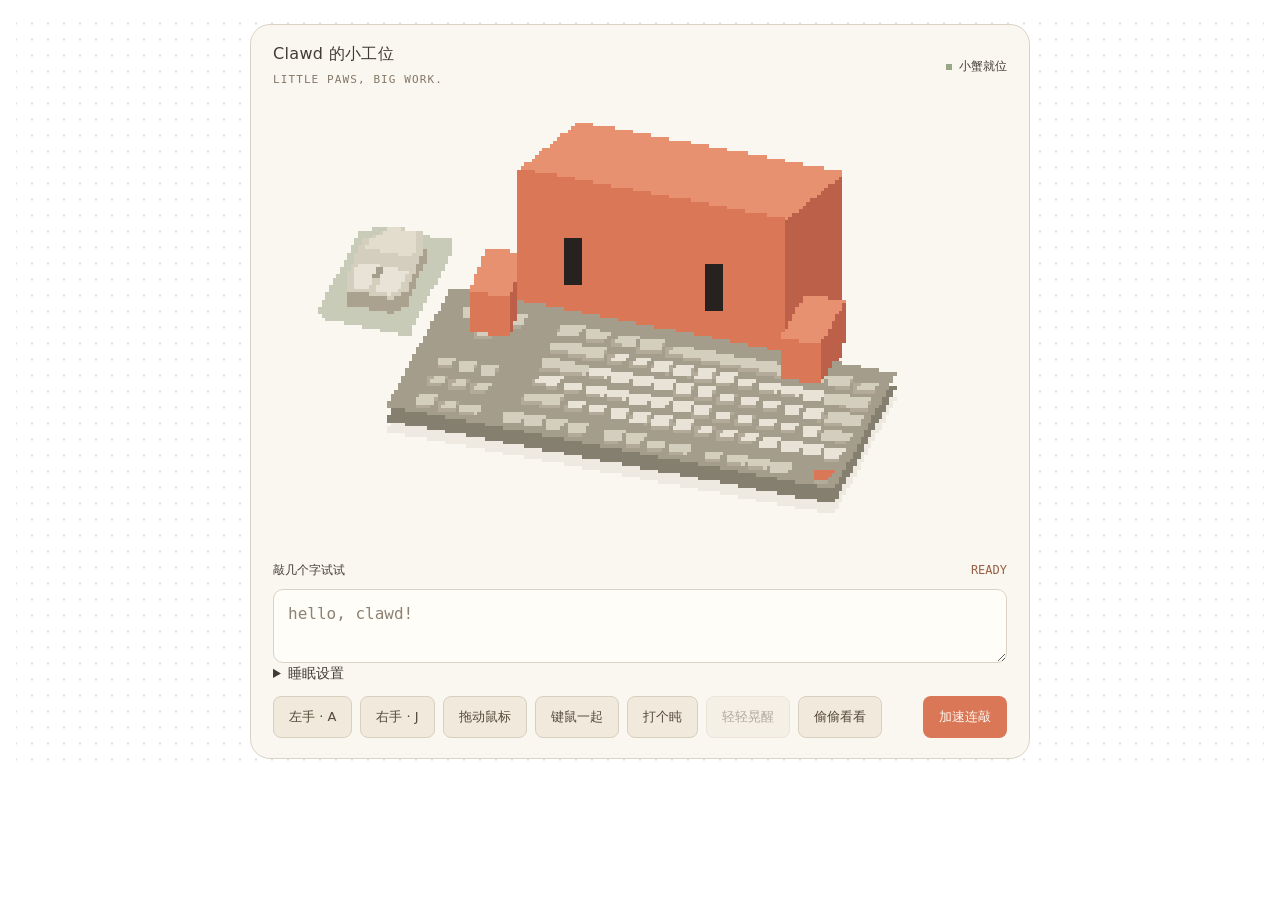
==== Clawd-lab.html @ de22d49c "Add first stable Bongo Clawd snapshot Include the modular Tauri/Rust source, offline animation lab, " ====
<!doctype html>
<html lang="en" data-visualize-standalone>
<head>
<meta charset="utf-8">
<meta name="viewport" content="width=device-width, initial-scale=1">
<meta name="referrer" content="no-referrer">
<meta http-equiv="Content-Security-Policy" content="default-src 'none'; script-src 'unsafe-inline' 'unsafe-eval' 'wasm-unsafe-eval' blob: data: https://cdnjs.cloudflare.com https://cdn.jsdelivr.net https://esm.sh https://fonts.bunny.net https://fonts.googleapis.com https://fonts.gstatic.com https://unpkg.com; style-src 'unsafe-inline' blob: data: https://cdnjs.cloudflare.com https://cdn.jsdelivr.net https://esm.sh https://fonts.bunny.net https://fonts.googleapis.com https://fonts.gstatic.com https://unpkg.com; img-src blob: data: https://cdnjs.cloudflare.com https://cdn.jsdelivr.net https://esm.sh https://fonts.bunny.net https://fonts.googleapis.com https://fonts.gstatic.com https://unpkg.com; font-src blob: data: https://cdnjs.cloudflare.com https://cdn.jsdelivr.net https://esm.sh https://fonts.bunny.net https://fonts.googleapis.com https://fonts.gstatic.com https://unpkg.com; media-src blob: data: https://cdnjs.cloudflare.com https://cdn.jsdelivr.net https://esm.sh https://fonts.bunny.net https://fonts.googleapis.com https://fonts.gstatic.com https://unpkg.com; worker-src blob:; connect-src blob: data:; frame-src 'self'; object-src 'none'; base-uri 'none'; form-action 'none'">
<title>Clawd 动作实验台</title>
<style>:root{color-scheme:light dark;background:light-dark(rgb(255 255 255), rgb(24 24 24))}html,body{margin:0}body{box-sizing:border-box;padding:1rem;background:inherit}iframe{display:block;width:100%;height:calc(100vh - 2rem);margin:0 auto;border:0}</style>
</head>
<body>
<iframe id="codex-visualization" sandbox="allow-scripts" referrerpolicy="no-referrer" title="Clawd 动作实验台" data-srcdoc="&lt;!doctype html&gt;
&lt;html lang=&quot;en&quot; data-visualize-standalone&gt;
&lt;head&gt;
&lt;meta charset=&quot;utf-8&quot;&gt;
&lt;meta name=&quot;viewport&quot; content=&quot;width=device-width, initial-scale=1&quot;&gt;
&lt;meta name=&quot;referrer&quot; content=&quot;no-referrer&quot;&gt;
&lt;meta http-equiv=&quot;Content-Security-Policy&quot; content=&quot;default-src &#x27;none&#x27;; script-src &#x27;unsafe-inline&#x27; &#x27;unsafe-eval&#x27; &#x27;wasm-unsafe-eval&#x27; blob: data: https://cdnjs.cloudflare.com https://cdn.jsdelivr.net https://esm.sh https://fonts.bunny.net https://fonts.googleapis.com https://fonts.gstatic.com https://unpkg.com; style-src &#x27;unsafe-inline&#x27; blob: data: https://cdnjs.cloudflare.com https://cdn.jsdelivr.net https://esm.sh https://fonts.bunny.net https://fonts.googleapis.com https://fonts.gstatic.com https://unpkg.com; img-src blob: data: https://cdnjs.cloudflare.com https://cdn.jsdelivr.net https://esm.sh https://fonts.bunny.net https://fonts.googleapis.com https://fonts.gstatic.com https://unpkg.com; font-src blob: data: https://cdnjs.cloudflare.com https://cdn.jsdelivr.net https://esm.sh https://fonts.bunny.net https://fonts.googleapis.com https://fonts.gstatic.com https://unpkg.com; media-src blob: data: https://cdnjs.cloudflare.com https://cdn.jsdelivr.net https://esm.sh https://fonts.bunny.net https://fonts.googleapis.com https://fonts.gstatic.com https://unpkg.com; worker-src blob:; connect-src blob: data:; frame-src &#x27;none&#x27;; object-src &#x27;none&#x27;; base-uri &#x27;none&#x27;; form-action &#x27;none&#x27;&quot;&gt;
&lt;title&gt;Clawd 动作实验台&lt;/title&gt;
&lt;style&gt;:root {
  color-scheme: light dark;
  background-color: var(
    --background,
    var(--color-background-primary, light-dark(rgb(255 255 255), rgb(24 24 24)))
  ) !important;

  /* Agent-facing contract; keep in sync with SKILL.md. */
  --background: var(
    --color-background-primary,
    light-dark(rgb(255 255 255), rgb(24 24 24))
  );
  --foreground: var(
    --color-text-primary,
    light-dark(rgb(26 28 31), rgb(255 255 255))
  );
  --card: color-mix(in oklab, var(--foreground) 5%, var(--background));
  --card-foreground: var(
    --color-text-primary,
    light-dark(rgb(26 28 31), rgb(255 255 255))
  );
  --popover: var(
    --color-background-secondary,
    light-dark(rgb(255 255 255), rgb(45 45 45))
  );
  --popover-foreground: var(
    --color-text-primary,
    light-dark(rgb(26 28 31), rgb(255 255 255))
  );
  --primary: var(
    --color-text-info,
    light-dark(rgb(51 156 255), rgb(131 195 255))
  );
  --primary-foreground: var(
    --color-text-inverse,
    light-dark(rgb(255 255 255), rgb(13 13 13))
  );
  --secondary: var(
    --color-background-secondary,
    light-dark(rgb(255 255 255 / 96%), rgb(54 54 54 / 96%))
  );
  --secondary-foreground: var(
    --color-text-primary,
    light-dark(rgb(26 28 31), rgb(255 255 255))
  );
  --muted: color-mix(in srgb, var(--foreground) 10%, transparent);
  --muted-foreground: var(
    --color-text-secondary,
    light-dark(rgb(26 28 31 / 49.4%), rgb(255 255 255 / 49.8%))
  );
  --accent: var(
    --color-background-info,
    light-dark(rgb(229 242 255), rgb(13 39 63))
  );
  --accent-foreground: var(
    --color-text-info,
    light-dark(rgb(51 156 255), rgb(131 195 255))
  );
  --destructive: var(
    --color-text-warning,
    light-dark(rgb(226 85 7), rgb(255 133 73))
  );
  --border: var(
    --color-border-secondary,
    light-dark(rgb(26 28 31 / 8%), rgb(255 255 255 / 8.2%))
  );
  --input: var(
    --color-border-primary,
    light-dark(
      rgb(26 28 31 / 11.8%),
      color-mix(in oklab, rgb(0 0 0) 10%, transparent)
    )
  );
  --ring: var(
    --color-ring-primary,
    light-dark(rgb(51 156 255), rgb(131 195 255 / 76%))
  );
  --font-size-base: var(--font-text-md-size, 14px);
  --blue: light-dark(rgb(51 156 255), rgb(51 156 255));
  --orange: light-dark(rgb(226 85 7), rgb(251 106 34));
  --green: light-dark(rgb(0 162 64), rgb(64 201 119));
  --red: light-dark(rgb(224 46 42), rgb(255 103 100));
  --purple: light-dark(rgb(146 79 247), rgb(173 123 249));
  --yellow: light-dark(rgb(255 195 0), rgb(255 210 64));
  --viz-series-1: var(--primary);
  --viz-series-2: light-dark(rgb(243 136 59), rgb(245 154 86));
  --viz-series-3: light-dark(rgb(93 201 119), rgb(116 213 139));
  --viz-series-4: light-dark(rgb(235 119 177), rgb(240 143 192));
  --viz-series-5: light-dark(rgb(155 121 236), rgb(170 145 239));
  --viz-series-6: light-dark(rgb(58 185 177), rgb(90 203 194));

  /* Internal implementation variables; not part of the agent contract. */
  --font-sans: -apple-system, system-ui, &quot;Segoe UI&quot;, sans-serif;
  --font-mono:
    ui-monospace, SFMono-Regular, &quot;SF Mono&quot;, Menlo, Consolas, &quot;Liberation Mono&quot;,
    monospace;
  --font-size-normal: max(11px, var(--font-size-base));
  --font-size-tooltip: calc(var(--font-size-base) - 1px);
  --font-size-small: max(11px, calc(var(--font-size-base) - 2px));
  --font-size-h1: calc(var(--font-size-normal) * 1.7142857143);
  --font-size-h2: calc(var(--font-size-normal) * 1.4285714286);
  --font-size-h3: calc(var(--font-size-normal) * 1.2857142857);
  --font-weight-normal: 430;
  --font-weight-medium: 500;
  --icon-size: 16px;
  --line-height-normal: calc(var(--font-size-normal) * 1.5);
  --line-height-tooltip: calc(var(--font-size-tooltip) * 1.4285714286);
  --line-height-small: calc(var(--font-size-small) + 4px);
  --corner-shape: round;
  --radius: var(--border-radius-lg, 10px);
  --radius-sm: calc(var(--radius) * 0.6);
  --radius-md: calc(var(--radius) * 0.8);
  --radius-lg: var(--radius);
  --radius-2xl: calc(var(--radius) * 1.6);
  --radius-full: 9999px;
  --shadow-sm: 0 1px 2px -1px rgb(0 0 0 / 8%);
  --checkmark-image: url(&quot;data:image/svg+xml,%3Csvg xmlns=&#x27;http://www.w3.org/2000/svg&#x27; viewBox=&#x27;0 0 17 17&#x27;%3E%3Cpath d=&#x27;M12.8961 3.64101C13.1297 3.41418 13.4984 3.37523 13.7779 3.56581C14.0571 3.75635 14.1554 4.11331 14.0299 4.41347L13.9615 4.53847L7.71151 13.7045C7.59411 13.8767 7.4063 13.9877 7.19881 14.0072C6.99136 14.0267 6.78564 13.9533 6.63826 13.806L2.88826 10.056L2.79842 9.9457C2.6192 9.67407 2.64927 9.30496 2.88826 9.06581C3.12738 8.82669 3.49647 8.79676 3.76815 8.97597L3.8785 9.06581L7.03084 12.2182L12.8053 3.74941L12.8961 3.64101Z&#x27;/%3E%3C/svg%3E&quot;);

  /* Legacy aliases; not part of the current agent contract. */
  --viz-bg: transparent;
  --viz-panel: var(--card);
  --viz-border: var(--border);
  --viz-text: var(--foreground);
  --viz-muted: var(--muted-foreground);
  --viz-accent: var(--primary);
  --viz-accent-text: var(--primary-foreground);
  --viz-accent-bg: var(--accent);
  --viz-font-size: var(--font-size-base);
  --viz-warning: var(--destructive);
}

:root[data-theme=&quot;light&quot;] {
  color-scheme: light;
}

:root[data-theme=&quot;dark&quot;] {
  color-scheme: dark;
}

* {
  box-sizing: border-box;
}

html &gt; body {
  /* Preserve MCP aliases for older inline renderers without creating :root cycles. */
  --color-background-primary: var(
    --background,
    light-dark(rgb(255 255 255), rgb(24 24 24))
  );
  --color-text-primary: var(
    --foreground,
    light-dark(rgb(26 28 31), rgb(255 255 255))
  );
  --color-border-secondary: var(
    --border,
    light-dark(rgb(26 28 31 / 8%), rgb(255 255 255 / 8.2%))
  );

  margin: 0;
  padding: var(--visualize-paint-gutter, 0px);
  color: var(--foreground);
  background: transparent !important;
  font-family: var(--font-sans) !important;
  font-size: var(--font-size-normal);
  font-weight: var(--font-weight-normal);
  line-height: var(--line-height-normal);
}

:root:not([data-app-block-surface], [data-visualize-standalone]) &gt; body {
  padding: 12px;
}

.cursor-interaction {
  cursor: var(--cursor-interaction, pointer);
}

a {
  color: color-mix(in srgb, var(--viz-accent) 80%, var(--viz-text) 20%);
  cursor: var(--cursor-interaction, pointer);
  font-weight: var(--font-weight-medium, 500);
  text-decoration: none;
  text-underline-offset: 2px;
}

a:is(:hover, :focus-visible) {
  text-decoration-line: underline;
  text-decoration-style: dashed;
  text-decoration-thickness: 0.5px;
}

h1,
h2,
h3,
h4,
h5,
h6,
p {
  margin-block: 0;
}

h1 {
  font-size: var(--font-size-h1);
  font-weight: var(--font-weight-medium);
  line-height: 1.25;
}

h2 {
  font-size: var(--font-size-h2);
  font-weight: var(--font-weight-medium);
  line-height: 1.25;
}

h3,
h4,
h5,
h6 {
  font-size: var(--font-size-h3);
  font-weight: var(--font-weight-medium);
  line-height: 1.3;
}

b,
strong,
th {
  font-weight: var(--font-weight-medium);
}

code:not(pre code) {
  display: inline;
  padding: 1px 6px;
  border-radius: var(--radius-sm);
  corner-shape: var(--corner-shape);
  background: var(--muted);
  font-family: var(--font-mono);
  font-size: 0.92em;
  overflow-wrap: anywhere;
  -webkit-box-decoration-break: clone;
  box-decoration-break: clone;
  word-break: break-word;
}

.table-responsive {
  width: 100%;
  overflow-x: auto;
  scrollbar-width: thin;
}

.table {
  width: 100%;
  border-collapse: collapse;
  color: var(--foreground);
  font: inherit;
  text-align: start;
}

.table :is(th, td) {
  padding-block: 10px;
  padding-inline: 0 24px;
  overflow-wrap: anywhere;
  border-bottom: 1px solid var(--border);
  text-align: start;
  vertical-align: top;
}

.table-responsive &gt; .table :is(th, td) {
  overflow-wrap: break-word;
}

.table :is(th, td):last-child {
  padding-inline-end: 0;
}

.table :is(caption, thead th) {
  font-weight: 600;
}

.table thead th {
  padding-block: 8px;
  border-bottom-color: color-mix(in srgb, var(--foreground) 16%, transparent);
}

.table tbody tr:last-child :is(th, td) {
  border-bottom: 0;
}

.table.table-sm :is(th, td) {
  padding-block: 6px;
}

.table.table-sm :is(th, td):not(:last-child) {
  padding-inline-end: 16px;
}

.table :is(.text-end, [align=&quot;right&quot;]) {
  text-align: end;
  font-variant-numeric: tabular-nums;
}

.table :is(.text-center, [align=&quot;center&quot;]) {
  text-align: center;
}

.table .text-nowrap {
  white-space: nowrap;
}

#widget {
  display: flex;
  flex-direction: column;
  gap: 12px;
  width: 100%;
  padding: 0;
  background: transparent !important;
}

.card {
  min-width: 0;
  padding: 12px;
  overflow: hidden;
  overflow-wrap: break-word;
  border-radius: var(--radius-2xl);
  corner-shape: var(--corner-shape);
  color: var(--card-foreground);
  background: var(--card);
}

.widget {
  min-width: 0;
  overflow: hidden;
  border: 0;
  border-radius: var(--radius-lg);
  corner-shape: var(--corner-shape);
  box-shadow: 0 0 0 0.5px var(--border-strong, var(--border));
  color: var(--foreground);
  background: var(--background);
}

#widget &gt; :not(.card, .widget, .progress) {
  width: 100% !important;
  max-width: none !important;
  margin: 0 !important;
  padding: 0 !important;
  border: 0 !important;
  border-radius: 0 !important;
  background: transparent !important;
  box-shadow: none !important;
}

.tooltip {
  position: fixed;
  z-index: 50;
  top: 0;
  left: 0;
  width: max-content;
  max-width: min(
    20rem,
    var(--tooltip-available-width, calc(100vw - 10px)),
    calc(100vw - 10px)
  );
  max-height: min(
    var(--tooltip-available-height, calc(100vh - 10px)),
    calc(100vh - 10px)
  );
  padding: 4px 8px;
  border: 1px solid var(--border);
  border-radius: var(--radius-lg);
  corner-shape: var(--corner-shape);
  color: var(--popover-foreground);
  background: var(--popover);
  box-shadow: none;
  font-size: var(--font-size-tooltip);
  line-height: var(--line-height-tooltip);
  overflow-wrap: break-word;
  white-space: normal;
  pointer-events: none;
  user-select: none;
}

/* The shared runtime owns data-tooltip; suppress AppBlock&#x27;s pseudo-tooltip. */
main [data-tooltip]::after {
  content: none;
}

.viz-grid {
  display: grid;
  grid-template-columns: repeat(auto-fit, minmax(max(180px, 24%), 1fr));
  gap: 10px;
}

.viz-stat {
  display: flex;
  flex-direction: column;
  gap: 2px;
}

.viz-stat-value {
  font-size: var(--font-size-h2);
  font-weight: var(--font-weight-medium);
  line-height: 1.25;
}

.viz-row {
  display: flex;
  flex-wrap: wrap;
  align-items: center;
  gap: 10px;
}

hr {
  width: 100%;
  height: 1px;
  margin-block: 6px;
  border: 0;
  background: var(--border);
}

.nav {
  display: flex;
  min-width: 0;
  align-items: center;
  gap: 4px;
}

.progress {
  display: flex;
  height: 8px;
  margin-block: calc((var(--line-height-normal, 1.5em) - 8px) / 2);
  overflow: hidden;
  border: 0;
  border-radius: var(--radius-full);
  background: var(--muted);
}

.progress-bar:only-child {
  border-radius: var(--radius-full);
}

.progress-bar {
  height: 100%;
  flex-shrink: 0;
  border: 0;
  background: var(--viz-series-1);
}

.viz-badge {
  padding: 3px 8px;
  border-radius: var(--radius-full);
  color: var(--accent-foreground);
  background: var(--accent);
  font-weight: var(--font-weight-medium);
}

small,
.text-small,
.viz-badge {
  font-size: var(--font-size-small);
  line-height: var(--line-height-small);
}

.text-muted {
  color: var(--muted-foreground);
}

.tabular-nums {
  font-variant-numeric: tabular-nums;
}

.sr-only {
  position: absolute;
  width: 1px;
  height: 1px;
  padding: 0;
  overflow: hidden;
  clip: rect(0, 0, 0, 0);
  white-space: nowrap;
  border: 0;
}

.viz-controls {
  display: flex;
  flex-wrap: wrap;
  align-items: center;
  gap: 8px;
}

.viz-controls &gt; .form-label {
  display: grid;
  min-width: min(100%, 260px);
  flex: 1 1 280px;
  grid-template-columns: minmax(0, 1fr) auto;
  align-items: baseline;
  gap: 2px 12px;
  margin-bottom: 0;
}

.viz-controls &gt; .form-label &gt; :is(.form-control, .form-range, .form-select) {
  grid-column: 1 / -1;
}

.btn,
.nav-link,
.form-check-input,
.form-control,
.form-range,
.form-select {
  font: inherit;
}

.btn,
.nav-link {
  appearance: button;
  display: inline-flex;
  inline-size: fit-content;
  max-inline-size: 100%;
  min-height: 28px;
  align-items: center;
  justify-content: center;
  gap: 4px;
  margin: 0;
  padding: 0 8px;
  -webkit-app-region: no-drag;
  border: 1px solid var(--input);
  border-radius: var(--radius-lg);
  corner-shape: var(--corner-shape);
  color: var(--secondary-foreground);
  background: var(--secondary);
  cursor: var(--cursor-interaction, pointer);
  text-align: center;
  text-decoration: none;
  white-space: nowrap;
  user-select: none;
  -webkit-font-smoothing: antialiased;
}

.btn:is(.btn-block, .viz-tile) {
  inline-size: 100%;
}

.btn.viz-tile {
  min-width: 0;
  overflow-wrap: anywhere;
  white-space: normal;
}

a.btn {
  cursor: var(--cursor-interaction, pointer);
  text-decoration: none;
}

.btn:not(:disabled):hover,
.nav-link:not(:disabled):not([aria-disabled=&quot;true&quot;]):hover {
  background: color-mix(in srgb, var(--foreground) 6%, var(--secondary));
}

.btn-primary {
  border-color: transparent;
  color: var(--primary-foreground);
  background: var(--foreground);
  background-clip: padding-box;
}

.btn-primary .text-muted {
  color: color-mix(in srgb, var(--primary-foreground) 50%, transparent);
}

.btn-primary:not(:disabled):hover {
  background: color-mix(in srgb, var(--foreground) 80%, transparent);
  background-clip: padding-box;
}

.btn-ghost {
  border-color: transparent;
  color: var(--muted-foreground);
  background: transparent;
}

.btn-ghost:not(:disabled):hover {
  color: var(--foreground);
  background: color-mix(in srgb, var(--foreground) 6%, var(--secondary));
}

.nav-pills .nav-link {
  min-width: 0;
  border-color: transparent;
  color: var(--muted-foreground);
  background: transparent;
}

.nav-justified .nav-link {
  flex: 1 1 0;
  overflow-wrap: anywhere;
  white-space: normal;
}

.nav-pills .nav-link.active {
  color: var(--foreground);
  background: var(--muted);
}

/* Shared preview chrome; product styles stay inside each variant. */
.viz-dotted-background {
  background-image: radial-gradient(
    circle,
    color-mix(in srgb, var(--foreground) 14%, transparent) 0.8px,
    transparent 0.8px
  );
  background-position: center;
  background-size: 16px 16px;
}

.viz-carousel {
  position: relative;
  min-width: 0;
}

.viz-carousel:has(&gt; .viz-carousel-controls) {
  min-height: calc(60px + var(--viz-carousel-picker-height, 0px));
  padding-bottom: 60px;
}

.viz-carousel &gt; [data-variant][hidden] {
  display: none !important;
}

.viz-carousel &gt; [data-variant] {
  isolation: isolate;
}

.viz-carousel-controls {
  --viz-carousel-hover: light-dark(
    color-mix(in srgb, var(--foreground) 5.4%, transparent),
    color-mix(in srgb, var(--foreground) 7.8%, transparent)
  );
  position: absolute;
  z-index: 2;
  bottom: 8px;
  left: 50%;
  display: flex;
  width: max-content;
  /* Leave room for the host&#x27;s design-controls launcher at the trailing edge. */
  max-width: calc(100% - 96px);
  align-items: center;
  gap: 0;
  padding: 0;
  border: 1px solid var(--border);
  border-radius: 16px;
  color: var(--foreground);
  background: var(--background);
  font-family: var(--font-sans);
  /* Match the settings dropdown chrome independently of the content font size. */
  font-size: 13px;
  font-weight: var(--font-weight-normal);
  line-height: 18px;
  transform: translateX(-50%);
  user-select: none;
}

/* Keep authored mockup button styles out of the shared carousel chrome. */
.viz-carousel-controls button,
.viz-carousel-picker &gt; summary {
  display: flex !important;
  height: auto !important;
  min-height: 30px;
  align-items: center !important;
  justify-content: center !important;
  gap: 4px;
  padding: 0 6px !important;
  -webkit-app-region: no-drag;
  border: 0 !important;
  border-radius: 14px !important;
  color: inherit !important;
  background: transparent !important;
  font: inherit !important;
  -webkit-tap-highlight-color: transparent;
}

.viz-carousel-controls &gt; button,
.viz-carousel-picker &gt; summary {
  position: relative;
  isolation: isolate;
}

.viz-carousel-controls &gt; button {
  --icon-size: 16px;
  width: 30px !important;
  padding: 0 !important;
}

.viz-carousel-picker &gt; summary {
  padding-inline: 12px !important;
}

.viz-carousel-controls .viz-carousel-caret {
  width: 14px;
  height: 14px;
  flex: none;
  margin: 0;
  color: inherit;
  transform: rotate(180deg);
}

.viz-carousel-controls &gt; button &gt; svg,
.viz-carousel-controls .viz-carousel-caret,
.viz-carousel-count {
  opacity: 0.5;
}

.viz-carousel-controls &gt; button::before,
.viz-carousel-picker &gt; summary::before {
  position: absolute;
  z-index: -1;
  inset: 3px;
  border-radius: 12px;
  content: &quot;&quot;;
  pointer-events: none;
}

.viz-carousel-controls &gt; button:hover::before,
.viz-carousel-picker &gt; summary:hover::before {
  background: var(--viz-carousel-hover);
}

.viz-carousel-controls &gt; button,
.viz-carousel-controls [data-lucide],
.viz-carousel-controls .lucide {
  flex-shrink: 0;
}

.viz-carousel-picker {
  min-width: 0;
}

.viz-carousel-picker &gt; summary {
  min-width: 0;
  list-style: none;
}

.viz-carousel-picker &gt; summary::-webkit-details-marker {
  display: none;
}

.viz-carousel-count {
  flex-shrink: 0;
  white-space: nowrap;
}

.viz-carousel-name {
  min-width: 0;
  overflow: hidden;
  text-overflow: ellipsis;
  white-space: nowrap;
}

.viz-carousel-options {
  position: absolute;
  right: 0;
  bottom: calc(100% + 4px);
  left: 0;
  display: flex;
  max-height: 240px;
  flex-direction: column;
  gap: 2px;
  overflow: auto;
  padding: 4px;
  border: 1px solid var(--border);
  border-radius: var(--radius-lg);
  background: var(--background);
  box-shadow: 0 4px 12px light-dark(rgb(0 0 0 / 6%), rgb(0 0 0 / 25%));
}

.viz-carousel-options &gt; button {
  border-radius: max(0px, calc(var(--radius-lg) - 5px)) !important;
  width: 100% !important;
  min-height: 28px;
  justify-content: flex-start !important;
  padding: 4px 8px !important;
  font-size: var(--font-size-small) !important;
  text-align: start;
  white-space: normal;
  overflow-wrap: anywhere;
}

.viz-carousel-options &gt; [aria-current=&quot;true&quot;],
.viz-carousel-options &gt; button:hover {
  background: var(--viz-carousel-hover) !important;
}

.btn:disabled,
.nav-link:disabled,
.nav-link[aria-disabled=&quot;true&quot;] {
  cursor: not-allowed;
  opacity: 0.4;
}

[data-lucide] {
  stroke-width: 1.6;
}

.form-label {
  display: block;
  margin-bottom: 6px;
  color: var(--foreground);
}

.form-control {
  display: block;
  width: 100%;
  min-height: 28px;
  padding: 0 8px;
  outline: none;
  border: 1px solid var(--input);
  border-radius: var(--radius-lg);
  corner-shape: var(--corner-shape);
  color: var(--foreground);
  background: var(--secondary);
}

.form-control::placeholder {
  color: var(--muted-foreground);
}

.form-control[type=&quot;file&quot;] {
  padding: 0;
  overflow: hidden;
  cursor: var(--cursor-interaction, pointer);
}

.form-control[type=&quot;file&quot;]::file-selector-button {
  min-height: 26px;
  margin-right: 8px;
  padding: 0 8px;
  border: 0;
  border-right: 1px solid var(--input);
  color: var(--secondary-foreground);
  background: var(--secondary);
  cursor: inherit;
  font: inherit;
}

.form-control[type=&quot;file&quot;]:not(:disabled):hover::file-selector-button {
  background: color-mix(in srgb, var(--foreground) 6%, var(--secondary));
}

.form-control-color[type=&quot;color&quot;] {
  width: 40px;
  height: 28px;
  padding: 3px;
  cursor: var(--cursor-interaction, pointer);
}

.form-control-color[type=&quot;color&quot;]::-webkit-color-swatch-wrapper {
  padding: 0;
}

.form-control-color[type=&quot;color&quot;]::-webkit-color-swatch {
  border: 0;
  border-radius: calc(var(--radius-lg) - 4px);
  corner-shape: var(--corner-shape);
}

textarea.form-control {
  height: auto;
  min-height: 72px;
  padding: 8px 10px;
  resize: vertical;
}

.form-control:focus-visible {
  border-color: var(--ring);
  box-shadow: inset 0 0 0 1px var(--ring);
}

.form-control:disabled,
.form-select:disabled {
  cursor: not-allowed;
  opacity: 0.4;
}

.form-select {
  appearance: none;
  display: block;
  width: 100%;
  min-height: 28px;
  margin: 0;
  padding: 0 32px 0 8px;
  outline: none;
  border: 1px solid var(--input);
  border-radius: var(--radius-lg);
  corner-shape: var(--corner-shape);
  color: var(--foreground);
  background-color: var(--secondary);
  background-image:
    linear-gradient(45deg, transparent 50%, var(--muted-foreground) 50%),
    linear-gradient(135deg, var(--muted-foreground) 50%, transparent 50%);
  background-position:
    calc(100% - 14px) 50%,
    calc(100% - 10px) 50%;
  background-repeat: no-repeat;
  background-size: 4px 4px;
  cursor: var(--cursor-interaction, default);
}

.form-select:not(:disabled):hover {
  background-color: color-mix(in srgb, var(--foreground) 6%, var(--secondary));
}

.form-select:focus-visible {
  border-color: var(--ring);
  box-shadow: inset 0 0 0 1px var(--ring);
}

.form-check {
  display: flex;
  min-height: 20px;
  align-items: center;
  gap: 6px;
}

.form-check-input {
  appearance: none;
  width: 14px;
  height: 14px;
  flex: 0 0 auto;
  margin: 0;
  border: 1px solid var(--input);
  color: var(--primary-foreground);
  background-color: transparent;
  cursor: var(--cursor-interaction, default);
  transition:
    background-color 150ms,
    border-color 150ms,
    box-shadow 150ms;
}

.form-check:not(.form-switch) .form-check-input[type=&quot;checkbox&quot;] {
  border-color: var(--input);
  border-radius: var(--radius-sm);
  corner-shape: var(--corner-shape);
  background-color: var(--secondary);
  box-shadow: var(--shadow-sm);
}

.form-check:not(.form-switch)
  .form-check-input:not(:disabled):not(:checked):hover {
  background-color: var(--card);
}

.form-check:not(.form-switch) .form-check-input[type=&quot;checkbox&quot;]:checked {
  border-color: var(--primary);
  background-color: var(--primary);
}

.form-check:not(.form-switch)
  .form-check-input[type=&quot;checkbox&quot;]:checked::before {
  display: block;
  width: 100%;
  height: 100%;
  background: var(--primary-foreground);
  content: &quot;&quot;;
  mask: var(--checkmark-image) center / 12px 12px no-repeat;
}

.form-check-input[type=&quot;radio&quot;] {
  width: 14px;
  height: 14px;
  border-radius: var(--radius-full);
}

.form-check-input[type=&quot;radio&quot;]:checked {
  border: 2px solid var(--primary);
  background:
    radial-gradient(circle, var(--primary-foreground) 0 2.5px, transparent 3px),
    var(--primary);
}

.form-check:not(.form-switch) .form-check-input:focus-visible {
  outline: 2px solid var(--ring);
  outline-offset: 2px;
}

.form-check:not(.form-switch) .form-check-input:disabled {
  cursor: not-allowed;
  pointer-events: none;
}

.form-check:not(.form-switch) .form-check-input:disabled + .form-check-label {
  cursor: not-allowed;
}

.form-switch .form-check-input:disabled,
.form-switch .form-check-input:disabled + .form-check-label {
  cursor: not-allowed;
  opacity: 0.6;
}

.form-check-label {
  color: var(--foreground);
  cursor: var(--cursor-interaction, default);
}

.form-switch .form-check-input {
  position: relative;
  width: 32px;
  height: 20px;
  border: 0;
  border-radius: var(--radius-full);
  background: var(--muted);
  box-shadow: none;
  transition: background-color 200ms cubic-bezier(0, 0, 0.2, 1);
}

.form-switch .form-check-input::before {
  position: absolute;
  top: 50%;
  left: 0;
  width: 16px;
  height: 16px;
  box-sizing: border-box;
  border: 1px solid light-dark(var(--primary-foreground), var(--foreground));
  border-radius: var(--radius-full);
  background: light-dark(var(--primary-foreground), var(--foreground));
  box-shadow: var(--shadow-sm);
  content: &quot;&quot;;
  transform: translate(2px, -50%);
  transition: transform 200ms cubic-bezier(0, 0, 0.2, 1);
}

.form-switch .form-check-input:checked {
  background: var(--primary);
}

.form-switch .form-check-input:checked::before {
  transform: translate(14px, -50%);
}

.form-switch .form-check-input:focus-visible {
  box-shadow: 0 0 0 2px var(--ring);
}

.form-range {
  appearance: none;
  display: block;
  width: 100%;
  height: 28px;
  flex: 1;
  margin: 0;
  padding: 0;
  outline: none;
  border: 0;
  accent-color: var(--primary);
  background: linear-gradient(
      color-mix(in srgb, var(--foreground) 7%, transparent),
      color-mix(in srgb, var(--foreground) 7%, transparent)
    )
    center / 100% 2px no-repeat;
}

.form-range::-webkit-slider-runnable-track {
  height: 28px;
  background: transparent;
}

.form-range::-webkit-slider-thumb {
  appearance: none;
  width: 20px;
  height: 20px;
  margin-top: 4px;
  border: 1px solid var(--border);
  border-radius: var(--radius-full);
  background: light-dark(var(--primary-foreground), var(--foreground));
}

.form-range:focus-visible::-webkit-slider-thumb {
  border-color: var(--ring);
  box-shadow: inset 0 0 0 1px var(--ring);
}

.form-range::-moz-range-track {
  height: 28px;
  background: transparent;
}

.form-range::-moz-range-thumb {
  width: 20px;
  height: 20px;
  border: 1px solid var(--border);
  border-radius: var(--radius-full);
  background: light-dark(var(--primary-foreground), var(--foreground));
}

.form-range:focus-visible::-moz-range-thumb {
  border-color: var(--ring);
  box-shadow: inset 0 0 0 1px var(--ring);
}

.form-range:disabled {
  cursor: not-allowed;
  opacity: 0.4;
}

.btn:not(.btn-primary, .viz-tile):is(
  [aria-pressed=&quot;true&quot;],
  [aria-selected=&quot;true&quot;],
  .is-selected
) {
  border-color: var(--primary);
  color: var(--primary-foreground);
  background: var(--primary);
}

.btn.viz-tile:is([aria-pressed=&quot;true&quot;], [aria-selected=&quot;true&quot;], .is-selected) {
  border-color: var(--primary);
  box-shadow: inset 0 0 0 1px var(--primary);
}

.btn:focus-visible,
.nav-link:focus-visible {
  outline: 2px solid var(--ring);
  outline-offset: 2px;
}

.viz-carousel-controls :is(button, summary):focus-visible {
  outline: 2px solid var(--ring) !important;
  outline-offset: 2px !important;
}

@media (pointer: coarse) {
  .viz-carousel:has(&gt; .viz-carousel-controls) {
    min-height: calc(76px + var(--viz-carousel-picker-height, 0px));
    padding-bottom: 76px;
  }

  .btn,
  .nav-link,
  .viz-carousel-controls button,
  .viz-carousel-picker &gt; summary,
  .form-control,
  .form-select {
    min-width: 44px;
    min-height: 44px;
  }

  /* Keep small-screen WebKit from zooming when a text field receives focus. */
  .form-control,
  .form-select {
    font-size: max(16px, var(--font-size-normal));
  }

  .form-control[type=&quot;file&quot;]::file-selector-button {
    min-width: 44px;
    min-height: 44px;
  }

  .form-control-color[type=&quot;color&quot;] {
    width: 44px;
    height: 44px;
  }

  .form-control:is(
    [type=&quot;date&quot;],
    [type=&quot;datetime-local&quot;],
    [type=&quot;month&quot;],
    [type=&quot;time&quot;],
    [type=&quot;week&quot;]
  ) {
    min-width: 0;
    max-width: 100%;
    padding-block: 8px;
  }

  .form-check {
    min-height: 44px;
    padding-inline: 15px;
  }

  .form-check-input {
    position: relative;
  }

  .form-check-input::after {
    position: absolute;
    top: 50%;
    left: 50%;
    width: 44px;
    height: 44px;
    content: &quot;&quot;;
    transform: translate(-50%, -50%);
  }

  .form-check-label {
    display: inline-flex;
    min-width: 44px;
    min-height: 44px;
    align-items: center;
  }

  .form-range {
    height: 44px;
    touch-action: pan-y;
  }

  .form-range::-webkit-slider-runnable-track {
    height: 44px;
  }

  .form-range::-moz-range-track {
    height: 44px;
  }

  .form-range::-webkit-slider-thumb {
    margin-top: 12px;
  }
}

svg {
  display: block;
  max-width: 100%;
  height: auto;
}

#widget &gt; svg {
  width: 100%;
}

/* Model-authored chart rules can otherwise stretch icons after these styles load. */
svg.lucide {
  display: block;
  width: var(--icon-size) !important;
  height: var(--icon-size) !important;
  flex: none;
  margin: 0 !important;
  stroke-width: 1.6;
}

.text-warning,
.text-destructive {
  color: var(--destructive);
}


html&gt;body{padding:0}&lt;/style&gt;
&lt;/head&gt;
&lt;body&gt;
&lt;script type=&quot;application/json&quot; id=&quot;codex-visualization-widget-state&quot;&gt;__CODEX_VISUALIZATION_WIDGET_STATE__&lt;/script&gt;
&lt;script&gt;(() =&gt; {
  const root = document.documentElement;
  const mediaQuery = globalThis.matchMedia(&quot;(prefers-color-scheme: dark)&quot;);
  const apply = Reflect.apply;
  const isArray = Array.isArray;
  const hasOwn = Object.hasOwn;
  const parentWindow = globalThis.parent;
  const stringify = JSON.stringify;
  const parse = JSON.parse;
  const encode = TextEncoder.prototype.encode.bind(new TextEncoder());
  const initialStateElement = document.getElementById(
    &quot;codex-visualization-widget-state&quot;,
  );
  const initialGlobals = parse(initialStateElement?.textContent ?? &quot;{}&quot;);
  initialStateElement?.remove();
  /** @type {Record&lt;string, unknown&gt; | null} */
  let state = initialGlobals.widgetState ?? null;
  const statePersistence = initialGlobals.statePersistence ?? &quot;none&quot;;
  let nextStateRequestId = 0;
  /** @type {Map&lt;number, { resolve: () =&gt; void; reject: (error: Error) =&gt; void; timeout: ReturnType&lt;typeof globalThis.setTimeout&gt;; serializedState: string }&gt;} */
  const pendingStateWrites = new Map();
  const persistenceError = () =&gt;
    Object.assign(
      new Error(&quot;The host could not persist the widget state update&quot;),
      {
        code: -32000,
        data: { code: &quot;widget_state_persistence_failed&quot;, retryable: false },
      },
    );
  /**
   * @param {object} prototype
   * @param {string} property
   */
  const getPrototypeGetter = (prototype, property) =&gt; {
    // oxlint-disable-next-line typescript/unbound-method -- invoked through captured Reflect.apply
    const getter = Object.getOwnPropertyDescriptor(prototype, property)?.get;
    if (getter == null) {
      throw new Error(`Missing ${property} getter`);
    }
    return getter;
  };
  const getMessageData = getPrototypeGetter(MessageEvent.prototype, &quot;data&quot;);
  const getMessagePorts = getPrototypeGetter(MessageEvent.prototype, &quot;ports&quot;);
  const getMessageSource = getPrototypeGetter(MessageEvent.prototype, &quot;source&quot;);
  // oxlint-disable-next-line typescript/unbound-method -- captured before the untrusted fragment runs
  const addHostMessageListener = MessagePort.prototype.addEventListener;
  // oxlint-disable-next-line typescript/unbound-method -- captured before the untrusted fragment runs
  const postHostMessage = MessagePort.prototype.postMessage;
  // oxlint-disable-next-line typescript/unbound-method -- captured before the untrusted fragment runs
  const startHostPort = MessagePort.prototype.start;
  // oxlint-disable-next-line typescript/unbound-method -- captured before the untrusted fragment runs
  const stopMessagePropagation = Event.prototype.stopImmediatePropagation;
  /** @type {MessagePort | null} */
  let hostPort = null;
  const postToHost = (type, payload) =&gt; {
    if (hostPort != null) {
      apply(postHostMessage, hostPort, [{ type, ...payload }]);
    }
  };
  const openExternal = ({ href }) =&gt; {
    if (globalThis.navigator.userActivation?.isActive === true) {
      postToHost(&quot;open-external&quot;, { href });
    }
  };
  const sendFollowUpMessage = ({ context, prompt, title }) =&gt; {
    if (globalThis.navigator.userActivation?.isActive === true) {
      postToHost(&quot;follow-up&quot;, { context, prompt, title });
    }
    return Promise.resolve();
  };
  /**
   * @param {Record&lt;string, unknown&gt; | ((previous: Record&lt;string, unknown&gt; | null) =&gt; Record&lt;string, unknown&gt;)} next
   * @returns {Promise&lt;void&gt;}
   */
  const setWidgetState = async (next) =&gt; {
    const nextState = typeof next === &quot;function&quot; ? next(state) : next;
    if (
      nextState == null ||
      typeof nextState !== &quot;object&quot; ||
      isArray(nextState)
    ) {
      throw new TypeError(&quot;Widget state must be a JSON object&quot;);
    }
    const inputState = stringify(
      nextState,
      (_key, /** @type {unknown} */ value) =&gt; {
        if (
          typeof value === &quot;undefined&quot; ||
          typeof value === &quot;function&quot; ||
          typeof value === &quot;symbol&quot; ||
          (typeof value === &quot;number&quot; &amp;&amp; !Number.isFinite(value))
        ) {
          throw new TypeError(&quot;Widget state must be a JSON object&quot;);
        }
        return value;
      },
    );
    const parsedState = parse(inputState);
    if (
      parsedState == null ||
      typeof parsedState !== &quot;object&quot; ||
      isArray(parsedState)
    ) {
      throw new TypeError(&quot;Widget state must be a JSON object&quot;);
    }
    const storedState = {
      modelContent: null,
      privateContent: null,
      ...parsedState,
    };
    const serializedState = stringify(storedState);
    if (encode(serializedState).length &gt; 16 * 1024) {
      throw new TypeError(
        &quot;Widget state must be a JSON object of at most 16 KiB&quot;,
      );
    }
    if (
      hasOwn(storedState, &quot;imageIds&quot;) &amp;&amp;
      (!isArray(storedState.imageIds) ||
        storedState.imageIds.some(
          (/** @type {unknown} */ id) =&gt; typeof id !== &quot;string&quot;,
        ))
    ) {
      throw new TypeError(&quot;Widget state imageIds must be an array of strings&quot;);
    }
    if (storedState.imageIds?.length &gt; 0) {
      throw Object.assign(
        new TypeError(&quot;Visualization state does not support image attachments&quot;),
        { code: -32602, data: { code: &quot;images_unsupported&quot; } },
      );
    }
    state = storedState;
    globalThis.openai.widgetState = state;
    globalThis.dispatchEvent(
      new CustomEvent(&quot;openai:set_globals&quot;, {
        detail: { globals: { widgetState: state } },
      }),
    );
    if (statePersistence === &quot;none&quot;) {
      throw persistenceError();
    }
    const id = ++nextStateRequestId;
    return new Promise((resolve, reject) =&gt; {
      const timeout = globalThis.setTimeout(() =&gt; {
        pendingStateWrites.delete(id);
        reject(persistenceError());
      }, 30_000);
      pendingStateWrites.set(id, { resolve, reject, timeout, serializedState });
      postToHost(&quot;widget-state-write&quot;, { id, state: serializedState });
    });
  };
  const syncTheme = () =&gt; {
    const theme = mediaQuery.matches ? &quot;dark&quot; : &quot;light&quot;;
    root.dataset.theme = theme;
    globalThis.openai = {
      ...globalThis.openai,
      openExternal,
      sendFollowUpMessage,
      setWidgetState,
      theme,
      visualizationStyleVariables: {},
      visualizationTheme: theme,
      widgetState: state,
      statePersistence,
      stateModelContext: &quot;none&quot;,
    };
    globalThis.dispatchEvent(
      new CustomEvent(&quot;openai:set_globals&quot;, {
        detail: { globals: globalThis.openai },
      }),
    );
  };
  const sendHeight = () =&gt; {
    postToHost(&quot;height&quot;, {
      height: Math.ceil(
        Math.max(
          document.body.scrollHeight,
          document.body.getBoundingClientRect().height,
        ),
      ),
    });
  };

  globalThis.addEventListener(
    &quot;message&quot;,
    (event) =&gt; {
      const data = apply(getMessageData, event, []);
      const ports = apply(getMessagePorts, event, []);
      const source = apply(getMessageSource, event, []);
      if (
        hostPort != null ||
        source !== parentWindow ||
        typeof data !== &quot;object&quot; ||
        data?.type !== &quot;codex-visualization-initialize&quot; ||
        !isArray(ports) ||
        ports.length !== 1
      ) {
        return;
      }
      apply(stopMessagePropagation, event, []);
      const nextHostPort = ports[0];
      try {
        apply(addHostMessageListener, nextHostPort, [
          &quot;message&quot;,
          (event) =&gt; {
            const data = apply(getMessageData, event, []);
            if (typeof data === &quot;object&quot; &amp;&amp; data?.type === &quot;measure&quot;) {
              sendHeight();
            } else if (
              typeof data === &quot;object&quot; &amp;&amp;
              data?.type === &quot;widget-state-result&quot;
            ) {
              /** @type {unknown} */
              const id = data.id;
              if (typeof id !== &quot;number&quot;) {
                return;
              }
              const pending = pendingStateWrites.get(id);
              if (pending != null) {
                pendingStateWrites.delete(id);
                globalThis.clearTimeout(pending.timeout);
                if (data.ok === true) {
                  pending.resolve();
                } else {
                  pending.reject(persistenceError());
                }
              }
            }
          },
        ]);
        apply(startHostPort, nextHostPort, []);
      } catch {
        return;
      }
      hostPort = nextHostPort;
      for (const [id, { serializedState }] of pendingStateWrites) {
        postToHost(&quot;widget-state-write&quot;, { id, state: serializedState });
      }
      sendHeight();
    },
    { capture: true },
  );
  document.currentScript?.remove();
  mediaQuery.addEventListener(&quot;change&quot;, syncTheme);
  globalThis.addEventListener(&quot;click&quot;, (event) =&gt; {
    if (event.defaultPrevented) {
      return;
    }
    let element = null;
    if (event.target instanceof globalThis.Element) {
      element = event.target;
    } else if (event.target instanceof globalThis.Node) {
      element = event.target.parentElement;
    }
    const link = element?.closest(&quot;a[href]&quot;);
    const href = link?.getAttribute(&quot;href&quot;);
    if (href == null) {
      return;
    }
    if (href.startsWith(&quot;#&quot;)) {
      let id;
      try {
        id = decodeURIComponent(href.slice(1));
      } catch {
        return;
      }
      const target = id.length === 0 ? root : document.getElementById(id);
      if (
        target == null ||
        globalThis.navigator.userActivation?.isActive !== true
      ) {
        return;
      }
      event.preventDefault();
      postToHost(&quot;scroll-to&quot;, {
        top: target.getBoundingClientRect().top + globalThis.scrollY,
      });
      return;
    }
    event.preventDefault();
    openExternal({ href });
  });
  new ResizeObserver(sendHeight).observe(document.body);
  syncTheme();
})();

&lt;/script&gt;
&lt;div id=&quot;clawd-keyboard-study&quot; class=&quot;viz-dotted-background&quot;&gt;
  &lt;style&gt;    #clawd-keyboard-study { color-scheme: light dark; padding: 8px 0; color: light-dark(#413b34,#eee6db); font-family: ui-sans-serif,system-ui,-apple-system,BlinkMacSystemFont,&quot;Segoe UI&quot;,sans-serif; }
    #clawd-keyboard-study * { box-sizing: border-box; }
    #clawd-keyboard-study .workbench { max-width: 780px; margin: 0 auto; background: light-dark(#faf7f0,#292822); border: 1px solid light-dark(#d9d2c5,#514c40); border-radius: 20px; overflow: hidden; }
    #clawd-keyboard-study .bench-head { display: flex; align-items: center; justify-content: space-between; gap: 12px; padding: 18px 22px 0; }
    #clawd-keyboard-study .bench-title { font-weight: 500; font-size: 16px; letter-spacing: .02em; }
    #clawd-keyboard-study .edition { display: block; font-family: ui-monospace,monospace; font-size: 11px; margin-top: 5px; color: light-dark(#847768,#baad98); letter-spacing: .1em; }
    #clawd-keyboard-study .state-tag { font-size: 12px; display: flex; align-items: center; gap: 7px; white-space: nowrap; }
    #clawd-keyboard-study .state-dot { width: 6px; height: 6px; background: #9aa787; }
    #clawd-keyboard-study[data-state=&quot;typing&quot;] .state-dot { background: #d97757; }
    #clawd-keyboard-study[data-state=&quot;mouse&quot;] .state-dot { background: #c5a56b; }
    #clawd-keyboard-study .scene { margin: 0 12px; touch-action: pan-y; }
    #clawd-keyboard-study #clawd-scene { width: 100%; height: auto; display: block; max-height: 470px; }
    #clawd-keyboard-study .key-top, #clawd-keyboard-study #mouse-shell { transition: fill 65ms linear; }
    #clawd-keyboard-study .key.is-down .key-top { fill: #f2bf72; }
    #clawd-keyboard-study .key.is-down .key-legend { fill: #3c3126; }
    #clawd-keyboard-study .is-clicked { fill: #f2bf72; }
    #clawd-keyboard-study[data-state=&quot;busy&quot;] .state-dot { background: #d97757; }
    #clawd-keyboard-study .input-area { padding: 0 22px 20px; }
    #clawd-keyboard-study .input-label { display: flex; justify-content: space-between; flex-wrap: wrap; gap: 8px; margin-bottom: 8px; font-size: 12px; }
    #clawd-keyboard-study [data-last-key] { color: light-dark(#996047,#f0b294); font-family: ui-monospace,monospace; }
    #clawd-keyboard-study textarea { width:100%; display:block; min-height:66px; resize:vertical; padding:12px 14px; font:16px/1.5 ui-monospace,monospace; color:light-dark(#413b34,#eee6db); background:light-dark(#fffdf8,#33312b); border:1px solid light-dark(#d9d2c5,#5d5649); border-radius:10px; }
    #clawd-keyboard-study textarea::placeholder { color:light-dark(#8d8173,#b2a591); }
    #clawd-keyboard-study .actions { display:flex; flex-wrap:wrap; gap:8px; margin-top:12px; }
    #clawd-keyboard-study button { min-height:42px; padding:9px 15px; border-radius:8px; border:1px solid light-dark(#d8cfc1,#5e5546); color:light-dark(#55483a,#f0e4d4); background:light-dark(#f0e9dc,#39352c); font-family:inherit; font-size:13px; font-weight:500; line-height:1.3; }
    #clawd-keyboard-study button[data-action=&quot;demo&quot;] { background:light-dark(#d97757,#b85c40); color:#fff8f1; border-color:transparent; margin-left:auto; }
    @media(max-width:480px) { #clawd-keyboard-study .bench-head{padding:16px 15px 0;align-items:flex-start} #clawd-keyboard-study .input-area{padding:0 15px 16px} #clawd-keyboard-study .state-tag{font-size:12px;white-space:normal;max-width:46%} #clawd-keyboard-study .actions{display:grid;grid-template-columns:1fr 1fr} #clawd-keyboard-study button[data-action=&quot;demo&quot;]{margin-left:0} #clawd-keyboard-study .scene{margin:6px 0} }
    @media(prefers-reduced-motion:reduce){#clawd-keyboard-study .key-top{transition:none}}

    #clawd-keyboard-study button:disabled { opacity:.45; }
    #clawd-keyboard-study[data-state=&quot;waking&quot;] .state-dot { background:#d97757; }
&lt;/style&gt;
  &lt;div class=&quot;workbench&quot;&gt;
    &lt;div class=&quot;bench-head&quot;&gt;
      &lt;div class=&quot;bench-title&quot;&gt;Clawd 的小工位&lt;span class=&quot;edition&quot;&gt;LITTLE PAWS, BIG WORK.&lt;/span&gt;&lt;/div&gt;
      &lt;div class=&quot;state-tag&quot;&gt;&lt;span class=&quot;state-dot&quot; aria-hidden=&quot;true&quot;&gt;&lt;/span&gt;&lt;span data-status role=&quot;status&quot; aria-live=&quot;polite&quot;&gt;小蟹就位&lt;/span&gt;&lt;/div&gt;
    &lt;/div&gt;
    &lt;div class=&quot;scene&quot; data-mouse-zone&gt;&lt;svg xmlns=&quot;http://www.w3.org/2000/svg&quot; width=&quot;960&quot; height=&quot;624&quot; viewBox=&quot;12 17 200 130&quot; id=&quot;clawd-scene&quot; role=&quot;img&quot; aria-labelledby=&quot;clawd-title clawd-desc&quot;&gt;&lt;title id=&quot;clawd-title&quot;&gt;Clawd at the keyboard&lt;/title&gt;&lt;desc id=&quot;clawd-desc&quot;&gt;A simple terracotta block Clawd, seen at a slight angle, with two black vertical eyes, short block arms, a keyboard and mouse. Body, hands, keys and mouse are separate vector groups.&lt;/desc&gt;&lt;g shape-rendering=&quot;crispEdges&quot;&gt;&lt;defs&gt;&lt;clipPath id=&quot;far-arm-visible&quot;&gt;&lt;path clip-rule=&quot;evenodd&quot; d=&quot;M0 0H240V164H0Z M78 39L83 39L83 40L89 40L89 41L94 41L94 42L99 42L99 43L104 43L104 44L110 44L110 45L115 45L115 46L120 46L120 47L126 47L126 48L131 48L131 49L136 49L136 50L141 50L141 51L147 51L147 52L152 52L152 53L152 103L152 102L147 102L147 101L141 101L141 100L136 100L136 99L131 99L131 98L126 98L126 97L120 97L120 96L115 96L115 95L110 95L110 94L104 94L104 93L99 93L99 92L94 92L94 91L89 91L89 90L83 90L83 89L78 89L78 39Z&quot;/&gt;&lt;/clipPath&gt;&lt;clipPath id=&quot;raised-arms-visible&quot;&gt;&lt;path clip-rule=&quot;evenodd&quot; d=&quot;M0 0H240V164H0Z M78 39L79 39L79 38L80 38L80 37L82 37L82 36L83 36L83 35L84 35L84 34L85 34L85 33L87 33L87 32L88 32L88 31L89 31L89 30L90 30L90 29L92 29L92 28L93 28L93 27L94 27L94 26L99 26L99 27L105 27L105 28L110 28L110 29L115 29L115 30L120 30L120 31L126 31L126 32L131 32L131 33L136 33L136 34L142 34L142 35L147 35L147 36L152 36L152 37L157 37L157 38L163 38L163 39L168 39L168 40L168 90L168 91L167 91L167 92L166 92L166 93L164 93L164 94L163 94L163 95L162 95L162 96L161 96L161 97L159 97L159 98L158 98L158 99L157 99L157 100L156 100L156 101L154 101L154 102L153 102L153 103L152 103L152 102L147 102L147 101L141 101L141 100L136 100L136 99L131 99L131 98L126 98L126 97L120 97L120 96L115 96L115 95L110 95L110 94L104 94L104 93L99 93L99 92L94 92L94 91L89 91L89 90L83 90L83 89L78 89L78 39Z&quot;/&gt;&lt;/clipPath&gt;&lt;/defs&gt;&lt;path d=&quot;M166 135L166 134L161 134L161 133L155 133L155 132L150 132L150 131L144 131L144 130L139 130L139 129L134 129L134 128L128 128L128 127L123 127L123 126L117 126L117 125L112 125L112 124L107 124L107 123L101 123L101 122L96 122L96 121L91 121L91 120L85 120L85 119L80 119L80 118L74 118L74 117L69 117L69 116L64 116L64 115L58 115L58 114L53 114L53 113L47 113L47 112L42 112L42 110L43 110L43 108L44 108L44 106L45 106L45 105L46 105L46 103L47 103L47 101L48 101L48 99L49 99L49 97L50 97L50 96L51 96L51 94L52 94L52 92L53 92L53 90L54 90L54 88L55 88L55 86L56 86L56 84L57 84L57 83L58 83L58 81L59 81L59 79L60 79L65 79L65 80L70 80L70 81L75 81L75 82L80 82L80 83L86 83L86 84L91 84L91 85L96 85L96 86L101 86L101 87L106 87L106 88L111 88L111 89L116 89L116 90L122 90L122 91L127 91L127 92L132 92L132 93L137 93L137 94L142 94L142 95L147 95L147 96L152 96L152 97L157 97L157 98L162 98L162 99L168 99L168 100L173 100L173 101L178 101L178 102L183 102L183 103L182 103L182 105L181 105L181 107L180 107L180 109L179 109L179 111L178 111L178 112L177 112L177 114L176 114L176 116L175 116L175 118L174 118L174 120L173 120L173 122L172 122L172 124L171 124L171 126L170 126L170 127L169 127L169 129L168 129L168 131L167 131L167 133L166 133L166 135Z&quot; fill=&quot;#cdc1af&quot; id=&quot;keyboard-shadow&quot; opacity=&quot;.24&quot;/&gt;&lt;g id=&quot;body-motion&quot;&gt;&lt;path d=&quot;M78 39L79 39L79 38L80 38L80 37L82 37L82 36L83 36L83 35L84 35L84 34L85 34L85 33L87 33L87 32L88 32L88 31L89 31L89 30L90 30L90 29L92 29L92 28L93 28L93 27L94 27L94 26L99 26L99 27L105 27L105 28L110 28L110 29L115 29L115 30L120 30L120 31L126 31L126 32L131 32L131 33L136 33L136 34L142 34L142 35L147 35L147 36L152 36L152 37L157 37L157 38L163 38L163 39L168 39L168 40L168 41L167 41L167 42L166 42L166 43L164 43L164 44L163 44L163 45L162 45L162 46L161 46L161 47L159 47L159 48L158 48L158 49L157 49L157 50L156 50L156 51L154 51L154 52L153 52L153 53L152 53L152 52L147 52L147 51L141 51L141 50L136 50L136 49L131 49L131 48L126 48L126 47L120 47L120 46L115 46L115 45L110 45L110 44L104 44L104 43L99 43L99 42L94 42L94 41L89 41L89 40L83 40L83 39L78 39Z&quot; fill=&quot;#e89170&quot; id=&quot;body-top&quot;/&gt;&lt;path d=&quot;M152 53L153 53L153 52L154 52L154 51L156 51L156 50L157 50L157 49L158 49L158 48L159 48L159 47L161 47L161 46L162 46L162 45L163 45L163 44L164 44L164 43L166 43L166 42L167 42L167 41L168 41L168 40L168 90L168 91L167 91L167 92L166 92L166 93L164 93L164 94L163 94L163 95L162 95L162 96L161 96L161 97L159 97L159 98L158 98L158 99L157 99L157 100L156 100L156 101L154 101L154 102L153 102L153 103L152 103L152 53Z&quot; fill=&quot;#bc6049&quot; id=&quot;body-side&quot;/&gt;&lt;path d=&quot;M78 39L83 39L83 40L89 40L89 41L94 41L94 42L99 42L99 43L104 43L104 44L110 44L110 45L115 45L115 46L120 46L120 47L126 47L126 48L131 48L131 49L136 49L136 50L141 50L141 51L147 51L147 52L152 52L152 53L152 103L152 102L147 102L147 101L141 101L141 100L136 100L136 99L131 99L131 98L126 98L126 97L120 97L120 96L115 96L115 95L110 95L110 94L104 94L104 93L99 93L99 92L94 92L94 91L89 91L89 90L83 90L83 89L78 89L78 39Z&quot; fill=&quot;#d97757&quot; id=&quot;body-front&quot;/&gt;&lt;g id=&quot;eyes-open&quot;&gt;&lt;path d=&quot;M91 58L96 58L96 59L96 72L96 71L91 71L91 58Z&quot; fill=&quot;#27221f&quot; /&gt;&lt;path d=&quot;M130 65L135 65L135 66L135 79L135 78L130 78L130 65Z&quot; fill=&quot;#27221f&quot; /&gt;&lt;/g&gt;&lt;g id=&quot;eyes-blink&quot; display=&quot;none&quot;&gt;&lt;path d=&quot;M91 69L96 69L96 70L96 72L96 71L91 71L91 69Z&quot; fill=&quot;#27221f&quot; /&gt;&lt;path d=&quot;M130 76L135 76L135 77L135 79L135 78L130 78L130 76Z&quot; fill=&quot;#27221f&quot; /&gt;&lt;/g&gt;&lt;g id=&quot;eyes-busy&quot; display=&quot;none&quot;&gt;&lt;path d=&quot;M90 59L93 59L93 60L94 60L94 61L95 61L95 62L96 62L96 64L97 64L97 65L98 65L98 66L99 66L99 69L99 70L98 70L98 71L96 71L96 72L95 72L95 73L93 73L93 74L92 74L92 73L89 73L90 73L90 72L91 72L91 71L92 71L92 70L94 70L94 69L95 69L95 68L96 68L96 67L95 67L95 66L94 66L94 64L93 64L93 63L92 63L92 62L91 62L91 60L90 60L90 59Z&quot; fill=&quot;#27221f&quot; /&gt;&lt;path d=&quot;M137 67L134 67L134 68L133 68L133 69L132 69L132 70L130 70L130 71L129 71L129 72L128 72L128 75L129 75L129 76L130 76L130 77L131 77L131 78L132 78L132 79L133 79L133 80L134 80L134 81L135 81L135 82L138 82L138 81L138 80L137 80L137 79L136 79L136 78L135 78L135 77L134 77L134 76L133 76L133 75L132 75L132 74L131 74L131 73L132 73L132 72L133 72L133 70L134 70L134 69L135 69L135 68L136 68L136 67L137 67Z&quot; fill=&quot;#27221f&quot; /&gt;&lt;/g&gt;&lt;g id=&quot;eyes-startled&quot; display=&quot;none&quot;&gt;&lt;path d=&quot;M88 54L93 54L93 55L98 55L98 56L98 76L98 75L93 75L93 74L88 74L88 54Z&quot; fill=&quot;#27221f&quot; /&gt;&lt;path d=&quot;M127 61L132 61L132 62L137 62L137 63L137 83L137 82L132 82L132 81L127 81L127 61Z&quot; fill=&quot;#27221f&quot; /&gt;&lt;/g&gt;&lt;g id=&quot;eyes-sneak&quot; display=&quot;none&quot;&gt;&lt;path d=&quot;M91 62L96 62L96 63L96 69L96 68L91 68L91 62Z&quot; fill=&quot;#27221f&quot; /&gt;&lt;path d=&quot;M130 69L135 69L135 70L135 76L135 75L130 75L130 69Z&quot; fill=&quot;#27221f&quot; /&gt;&lt;/g&gt;&lt;g id=&quot;eyes-wide&quot; display=&quot;none&quot;&gt;&lt;path d=&quot;M89 56L93 56L93 57L97 57L97 58L97 75L97 74L93 74L93 73L89 73L89 56Z&quot; fill=&quot;#27221f&quot; /&gt;&lt;path d=&quot;M128 63L132 63L132 64L136 64L136 65L136 82L136 81L132 81L132 80L128 80L128 63Z&quot; fill=&quot;#27221f&quot; /&gt;&lt;/g&gt;&lt;/g&gt;&lt;path d=&quot;M38 55L44 55L44 56L49 56L49 57L54 57L54 58L60 58L60 59L60 61L61 61L60 61L60 63L59 63L59 65L58 65L58 67L57 67L57 69L56 69L56 71L55 71L55 72L54 72L54 74L53 74L53 76L52 76L52 78L51 78L51 80L50 80L50 82L49 82L49 84L49 85L45 85L45 84L40 84L40 83L35 83L35 82L30 82L30 81L25 81L25 80L24 80L24 79L23 79L23 77L24 77L24 75L25 75L25 73L26 73L26 71L27 71L27 69L28 69L28 68L29 68L29 66L30 66L30 64L31 64L31 62L32 62L32 60L33 60L33 58L34 58L34 56L35 56L38 56L38 55Z&quot; fill=&quot;#c7cbb8&quot; id=&quot;mouse-pad&quot;/&gt;&lt;g id=&quot;keyboard&quot; aria-label=&quot;87-key keyboard&quot;&gt;&lt;path d=&quot;M166 132L166 131L161 131L161 130L155 130L155 129L150 129L150 128L144 128L144 127L139 127L139 126L134 126L134 125L128 125L128 124L123 124L123 123L117 123L117 122L112 122L112 121L107 121L107 120L101 120L101 119L96 119L96 118L91 118L91 117L85 117L85 116L80 116L80 115L74 115L74 114L69 114L69 113L64 113L64 112L58 112L58 111L53 111L53 110L47 110L47 109L42 109L42 107L43 107L43 105L44 105L44 104L45 104L45 102L46 102L46 100L47 100L47 98L48 98L48 96L49 96L49 94L50 94L50 92L51 92L51 91L52 91L52 89L53 89L53 87L54 87L54 85L55 85L55 83L56 83L56 82L57 82L57 80L58 80L58 78L59 78L59 76L60 76L65 76L65 77L70 77L70 78L75 78L75 79L80 79L80 80L86 80L86 81L91 81L91 82L96 82L96 83L101 83L101 84L106 84L106 85L111 85L111 86L116 86L116 87L122 87L122 88L127 88L127 89L132 89L132 90L137 90L137 91L142 91L142 92L147 92L147 93L152 93L152 94L157 94L157 95L162 95L162 96L168 96L168 97L173 97L173 98L178 98L178 99L183 99L183 100L182 100L182 102L181 102L181 104L180 104L180 106L179 106L179 108L178 108L178 109L177 109L177 111L176 111L176 113L175 113L175 115L174 115L174 117L173 117L173 119L172 119L172 121L171 121L171 123L170 123L170 124L169 124L169 126L168 126L168 128L167 128L167 130L166 130L166 132Z&quot; fill=&quot;#857f70&quot; /&gt;&lt;path d=&quot;M166 128L166 127L161 127L161 126L155 126L155 125L150 125L150 124L144 124L144 123L139 123L139 122L134 122L134 121L128 121L128 120L123 120L123 119L117 119L117 118L112 118L112 117L107 117L107 116L101 116L101 115L96 115L96 114L91 114L91 113L85 113L85 112L80 112L80 111L74 111L74 110L69 110L69 109L64 109L64 108L58 108L58 107L53 107L53 106L47 106L47 105L42 105L42 103L43 103L43 101L44 101L44 100L45 100L45 98L46 98L46 96L47 96L47 94L48 94L48 92L49 92L49 90L50 90L50 88L51 88L51 87L52 87L52 85L53 85L53 83L54 83L54 81L55 81L55 79L56 79L56 78L57 78L57 76L58 76L58 74L59 74L59 72L60 72L65 72L65 73L70 73L70 74L75 74L75 75L80 75L80 76L86 76L86 77L91 77L91 78L96 78L96 79L101 79L101 80L106 80L106 81L111 81L111 82L116 82L116 83L122 83L122 84L127 84L127 85L132 85L132 86L137 86L137 87L142 87L142 88L147 88L147 89L152 89L152 90L157 90L157 91L162 91L162 92L168 92L168 93L173 93L173 94L178 94L178 95L183 95L183 96L182 96L182 98L181 98L181 100L180 100L180 102L179 102L179 104L178 104L178 105L177 105L177 107L176 107L176 109L175 109L175 111L174 111L174 113L173 113L173 115L172 115L172 117L171 117L171 119L170 119L170 120L169 120L169 122L168 122L168 124L167 124L167 126L166 126L166 128Z&quot; fill=&quot;#a59d8b&quot; /&gt;&lt;g id=&quot;key-Escape&quot; data-code=&quot;Escape&quot; data-hand=&quot;left&quot; class=&quot;key&quot; aria-label=&quot;Escape&quot;&gt;&lt;path d=&quot;M164 126L160 126L160 123L161 123L165 123L165 124L164 124L164 126Z&quot; fill=&quot;#b3aa99&quot;/&gt;&lt;path d=&quot;M164 126L164 125L160 125L160 122L161 122L166 122L166 123L165 123L165 124L164 124L164 126Z&quot; fill=&quot;#d97757&quot; class=&quot;key-top&quot;/&gt;&lt;/g&gt;&lt;g id=&quot;key-F1&quot; data-code=&quot;F1&quot; data-hand=&quot;left&quot; class=&quot;key&quot; aria-label=&quot;F1&quot;&gt;&lt;path d=&quot;M152 124L152 123L148 123L148 121L149 121L153 121L153 122L152 122L152 124Z&quot; fill=&quot;#b3aa99&quot;/&gt;&lt;path d=&quot;M152 123L148 123L148 120L149 120L154 120L154 121L154 122L153 122L153 123L152 123Z&quot; fill=&quot;#d4cebf&quot; class=&quot;key-top&quot;/&gt;&lt;/g&gt;&lt;g id=&quot;key-F2&quot; data-code=&quot;F2&quot; data-hand=&quot;left&quot; class=&quot;key&quot; aria-label=&quot;F2&quot;&gt;&lt;path d=&quot;M146 123L146 122L142 122L142 120L143 120L147 120L146 120L146 123Z&quot; fill=&quot;#b3aa99&quot;/&gt;&lt;path d=&quot;M146 122L146 121L142 121L142 119L143 119L148 119L148 120L148 121L147 121L147 122L146 122Z&quot; fill=&quot;#d4cebf&quot; class=&quot;key-top&quot;/&gt;&lt;/g&gt;&lt;g id=&quot;key-F3&quot; data-code=&quot;F3&quot; data-hand=&quot;left&quot; class=&quot;key&quot; aria-label=&quot;F3&quot;&gt;&lt;path d=&quot;M140 122L140 121L136 121L136 118L137 118L141 118L141 119L140 119L140 122Z&quot; fill=&quot;#b3aa99&quot;/&gt;&lt;path d=&quot;M140 121L140 120L136 120L136 118L137 118L142 118L142 119L142 120L141 120L141 121L140 121Z&quot; fill=&quot;#d4cebf&quot; class=&quot;key-top&quot;/&gt;&lt;/g&gt;&lt;g id=&quot;key-F4&quot; data-code=&quot;F4&quot; data-hand=&quot;left&quot; class=&quot;key&quot; aria-label=&quot;F4&quot;&gt;&lt;path d=&quot;M134 121L134 120L130 120L130 117L131 117L135 117L135 118L134 118L134 121Z&quot; fill=&quot;#b3aa99&quot;/&gt;&lt;path d=&quot;M134 120L134 119L130 119L130 117L131 117L136 117L135 117L135 118L134 118L134 120Z&quot; fill=&quot;#d4cebf&quot; class=&quot;key-top&quot;/&gt;&lt;/g&gt;&lt;g id=&quot;key-F5&quot; data-code=&quot;F5&quot; data-hand=&quot;left&quot; class=&quot;key&quot; aria-label=&quot;F5&quot;&gt;&lt;path d=&quot;M124 119L124 118L120 118L120 115L121 115L125 115L125 116L124 116L124 119Z&quot; fill=&quot;#b3aa99&quot;/&gt;&lt;path d=&quot;M124 118L124 117L120 117L120 115L121 115L126 115L126 116L126 117L125 117L125 118L124 118Z&quot; fill=&quot;#d4cebf&quot; class=&quot;key-top&quot;/&gt;&lt;/g&gt;&lt;g id=&quot;key-F6&quot; data-code=&quot;F6&quot; data-hand=&quot;right&quot; class=&quot;key&quot; aria-label=&quot;F6&quot;&gt;&lt;path d=&quot;M118 118L118 117L114 117L114 114L115 114L119 114L119 115L118 115L118 118Z&quot; fill=&quot;#b3aa99&quot;/&gt;&lt;path d=&quot;M118 117L118 116L114 116L114 114L115 114L120 114L119 114L119 116L118 116L118 117Z&quot; fill=&quot;#d4cebf&quot; class=&quot;key-top&quot;/&gt;&lt;/g&gt;&lt;g id=&quot;key-F7&quot; data-code=&quot;F7&quot; data-hand=&quot;right&quot; class=&quot;key&quot; aria-label=&quot;F7&quot;&gt;&lt;path d=&quot;M112 117L112 116L108 116L108 113L109 113L113 113L113 114L112 114L112 117Z&quot; fill=&quot;#b3aa99&quot;/&gt;&lt;path d=&quot;M112 116L112 115L108 115L108 112L109 112L114 112L114 113L113 113L113 114L112 114L112 116Z&quot; fill=&quot;#d4cebf&quot; class=&quot;key-top&quot;/&gt;&lt;/g&gt;&lt;g id=&quot;key-F8&quot; data-code=&quot;F8&quot; data-hand=&quot;right&quot; class=&quot;key&quot; aria-label=&quot;F8&quot;&gt;&lt;path d=&quot;M106 115L102 115L102 112L103 112L107 112L107 113L106 113L106 115Z&quot; fill=&quot;#b3aa99&quot;/&gt;&lt;path d=&quot;M106 115L106 114L102 114L102 111L103 111L108 111L108 112L107 112L107 114L106 114L106 115Z&quot; fill=&quot;#d4cebf&quot; class=&quot;key-top&quot;/&gt;&lt;/g&gt;&lt;g id=&quot;key-F9&quot; data-code=&quot;F9&quot; data-hand=&quot;right&quot; class=&quot;key&quot; aria-label=&quot;F9&quot;&gt;&lt;path d=&quot;M96 113L92 113L92 110L93 110L97 110L97 111L96 111L96 113Z&quot; fill=&quot;#b3aa99&quot;/&gt;&lt;path d=&quot;M96 113L96 112L92 112L92 109L93 109L98 109L98 110L97 110L97 112L96 112L96 113Z&quot; fill=&quot;#d4cebf&quot; class=&quot;key-top&quot;/&gt;&lt;/g&gt;&lt;g id=&quot;key-F10&quot; data-code=&quot;F10&quot; data-hand=&quot;right&quot; class=&quot;key&quot; aria-label=&quot;F10&quot;&gt;&lt;path d=&quot;M90 112L90 111L86 111L86 109L87 109L91 109L91 110L90 110L90 112Z&quot; fill=&quot;#b3aa99&quot;/&gt;&lt;path d=&quot;M90 112L90 111L86 111L86 108L87 108L92 108L92 109L91 109L91 110L90 110L90 112Z&quot; fill=&quot;#d4cebf&quot; class=&quot;key-top&quot;/&gt;&lt;/g&gt;&lt;g id=&quot;key-F11&quot; data-code=&quot;F11&quot; data-hand=&quot;right&quot; class=&quot;key&quot; aria-label=&quot;F11&quot;&gt;&lt;path d=&quot;M84 111L84 110L80 110L80 108L81 108L85 108L85 109L84 109L84 111Z&quot; fill=&quot;#b3aa99&quot;/&gt;&lt;path d=&quot;M84 111L84 110L80 110L80 107L81 107L86 107L86 108L85 108L85 110L84 110L84 111Z&quot; fill=&quot;#d4cebf&quot; class=&quot;key-top&quot;/&gt;&lt;/g&gt;&lt;g id=&quot;key-F12&quot; data-code=&quot;F12&quot; data-hand=&quot;right&quot; class=&quot;key&quot; aria-label=&quot;F12&quot;&gt;&lt;path d=&quot;M78 110L78 109L74 109L74 107L75 107L79 107L78 107L78 110Z&quot; fill=&quot;#b3aa99&quot;/&gt;&lt;path d=&quot;M78 109L74 109L74 106L75 106L80 106L80 107L80 108L79 108L79 109L78 109Z&quot; fill=&quot;#d4cebf&quot; class=&quot;key-top&quot;/&gt;&lt;/g&gt;&lt;g id=&quot;key-PrintScreen&quot; data-code=&quot;PrintScreen&quot; data-hand=&quot;right&quot; class=&quot;key&quot; aria-label=&quot;PrintScreen&quot;&gt;&lt;path d=&quot;M66 108L66 107L62 107L62 104L63 104L67 104L67 105L66 105L66 108Z&quot; fill=&quot;#b3aa99&quot;/&gt;&lt;path d=&quot;M66 107L66 106L62 106L62 104L63 104L68 104L68 105L68 106L67 106L67 107L66 107Z&quot; fill=&quot;#d4cebf&quot; class=&quot;key-top&quot;/&gt;&lt;/g&gt;&lt;g id=&quot;key-ScrollLock&quot; data-code=&quot;ScrollLock&quot; data-hand=&quot;right&quot; class=&quot;key&quot; aria-label=&quot;ScrollLock&quot;&gt;&lt;path d=&quot;M60 107L60 106L56 106L56 103L57 103L62 103L62 104L61 104L61 106L60 106L60 107Z&quot; fill=&quot;#b3aa99&quot;/&gt;&lt;path d=&quot;M61 106L61 105L56 105L57 105L57 104L58 104L58 103L62 103L61 103L61 106Z&quot; fill=&quot;#d4cebf&quot; class=&quot;key-top&quot;/&gt;&lt;/g&gt;&lt;g id=&quot;key-Pause&quot; data-code=&quot;Pause&quot; data-hand=&quot;right&quot; class=&quot;key&quot; aria-label=&quot;Pause&quot;&gt;&lt;path d=&quot;M54 106L54 105L50 105L50 102L51 102L56 102L56 103L55 103L55 104L54 104L54 106Z&quot; fill=&quot;#b3aa99&quot;/&gt;&lt;path d=&quot;M55 105L55 104L50 104L50 102L51 102L51 101L52 101L56 101L56 102L55 102L55 105Z&quot; fill=&quot;#d4cebf&quot; class=&quot;key-top&quot;/&gt;&lt;/g&gt;&lt;g id=&quot;key-Backquote&quot; data-code=&quot;Backquote&quot; data-hand=&quot;left&quot; class=&quot;key&quot; aria-label=&quot;Backquote&quot;&gt;&lt;path d=&quot;M167 120L163 120L163 117L164 117L168 117L168 118L167 118L167 120Z&quot; fill=&quot;#b3aa99&quot;/&gt;&lt;path d=&quot;M167 120L167 119L163 119L163 116L164 116L169 116L169 117L168 117L168 118L167 118L167 120Z&quot; fill=&quot;#e9e2d6&quot; class=&quot;key-top&quot;/&gt;&lt;/g&gt;&lt;g id=&quot;key-Digit1&quot; data-code=&quot;Digit1&quot; data-hand=&quot;left&quot; class=&quot;key&quot; aria-label=&quot;Digit1&quot;&gt;&lt;path d=&quot;M161 119L161 118L157 118L157 116L158 116L162 116L162 117L161 117L161 119Z&quot; fill=&quot;#b3aa99&quot;/&gt;&lt;path d=&quot;M161 119L161 118L157 118L157 115L158 115L163 115L163 116L162 116L162 118L161 118L161 119Z&quot; fill=&quot;#e9e2d6&quot; class=&quot;key-top&quot;/&gt;&lt;/g&gt;&lt;g id=&quot;key-Digit2&quot; data-code=&quot;Digit2&quot; data-hand=&quot;left&quot; class=&quot;key&quot; aria-label=&quot;Digit2&quot;&gt;&lt;path d=&quot;M155 118L155 117L151 117L151 115L152 115L156 115L156 116L155 116L155 118Z&quot; fill=&quot;#b3aa99&quot;/&gt;&lt;path d=&quot;M155 117L151 117L151 114L152 114L157 114L157 115L157 116L156 116L156 117L155 117Z&quot; fill=&quot;#e9e2d6&quot; class=&quot;key-top&quot;/&gt;&lt;/g&gt;&lt;g id=&quot;key-Digit3&quot; data-code=&quot;Digit3&quot; data-hand=&quot;left&quot; class=&quot;key&quot; aria-label=&quot;Digit3&quot;&gt;&lt;path d=&quot;M149 117L149 116L145 116L145 114L146 114L151 114L150 114L150 116L149 116L149 117Z&quot; fill=&quot;#b3aa99&quot;/&gt;&lt;path d=&quot;M150 116L145 116L145 114L146 114L146 113L147 113L151 113L151 114L150 114L150 116Z&quot; fill=&quot;#e9e2d6&quot; class=&quot;key-top&quot;/&gt;&lt;/g&gt;&lt;g id=&quot;key-Digit4&quot; data-code=&quot;Digit4&quot; data-hand=&quot;left&quot; class=&quot;key&quot; aria-label=&quot;Digit4&quot;&gt;&lt;path d=&quot;M143 116L143 115L139 115L139 112L140 112L145 112L145 113L144 113L144 114L143 114L143 116Z&quot; fill=&quot;#b3aa99&quot;/&gt;&lt;path d=&quot;M144 115L144 114L139 114L140 114L140 113L141 113L141 112L145 112L145 113L144 113L144 115Z&quot; fill=&quot;#e9e2d6&quot; class=&quot;key-top&quot;/&gt;&lt;/g&gt;&lt;g id=&quot;key-Digit5&quot; data-code=&quot;Digit5&quot; data-hand=&quot;left&quot; class=&quot;key&quot; aria-label=&quot;Digit5&quot;&gt;&lt;path d=&quot;M137 115L137 114L133 114L133 111L134 111L139 111L139 112L138 112L138 114L137 114L137 115Z&quot; fill=&quot;#b3aa99&quot;/&gt;&lt;path d=&quot;M138 114L138 113L133 113L134 113L134 112L135 112L135 111L139 111L139 112L138 112L138 114Z&quot; fill=&quot;#e9e2d6&quot; class=&quot;key-top&quot;/&gt;&lt;/g&gt;&lt;g id=&quot;key-Digit6&quot; data-code=&quot;Digit6&quot; data-hand=&quot;right&quot; class=&quot;key&quot; aria-label=&quot;Digit6&quot;&gt;&lt;path d=&quot;M131 114L131 113L127 113L127 110L128 110L133 110L133 111L132 111L132 112L131 112L131 114Z&quot; fill=&quot;#b3aa99&quot;/&gt;&lt;path d=&quot;M132 113L132 112L127 112L128 112L128 111L129 111L129 110L133 110L132 110L132 113Z&quot; fill=&quot;#e9e2d6&quot; class=&quot;key-top&quot;/&gt;&lt;/g&gt;&lt;g id=&quot;key-Digit7&quot; data-code=&quot;Digit7&quot; data-hand=&quot;right&quot; class=&quot;key&quot; aria-label=&quot;Digit7&quot;&gt;&lt;path d=&quot;M125 113L125 112L121 112L121 109L122 109L127 109L127 110L126 110L126 112L125 112L125 113Z&quot; fill=&quot;#b3aa99&quot;/&gt;&lt;path d=&quot;M126 112L126 111L121 111L121 110L122 110L122 108L123 108L127 108L127 109L126 109L126 112Z&quot; fill=&quot;#e9e2d6&quot; class=&quot;key-top&quot;/&gt;&lt;/g&gt;&lt;g id=&quot;key-Digit8&quot; data-code=&quot;Digit8&quot; data-hand=&quot;right&quot; class=&quot;key&quot; aria-label=&quot;Digit8&quot;&gt;&lt;path d=&quot;M119 111L115 111L115 108L116 108L121 108L121 109L121 110L120 110L120 111L119 111Z&quot; fill=&quot;#b3aa99&quot;/&gt;&lt;path d=&quot;M120 111L120 110L115 110L115 108L116 108L116 107L117 107L121 107L121 108L120 108L120 111Z&quot; fill=&quot;#e9e2d6&quot; class=&quot;key-top&quot;/&gt;&lt;/g&gt;&lt;g id=&quot;key-Digit9&quot; data-code=&quot;Digit9&quot; data-hand=&quot;right&quot; class=&quot;key&quot; aria-label=&quot;Digit9&quot;&gt;&lt;path d=&quot;M113 110L113 109L109 109L109 107L110 107L115 107L115 108L115 109L114 109L114 110L113 110Z&quot; fill=&quot;#b3aa99&quot;/&gt;&lt;path d=&quot;M114 110L114 109L109 109L109 108L110 108L110 106L111 106L115 106L115 107L114 107L114 110Z&quot; fill=&quot;#e9e2d6&quot; class=&quot;key-top&quot;/&gt;&lt;/g&gt;&lt;g id=&quot;key-Digit0&quot; data-code=&quot;Digit0&quot; data-hand=&quot;right&quot; class=&quot;key&quot; aria-label=&quot;Digit0&quot;&gt;&lt;path d=&quot;M108 109L108 108L103 108L104 108L104 107L105 107L105 106L109 106L109 107L108 107L108 109Z&quot; fill=&quot;#b3aa99&quot;/&gt;&lt;path d=&quot;M108 108L104 108L104 105L105 105L109 105L109 106L108 106L108 108Z&quot; fill=&quot;#e9e2d6&quot; class=&quot;key-top&quot;/&gt;&lt;/g&gt;&lt;g id=&quot;key-Minus&quot; data-code=&quot;Minus&quot; data-hand=&quot;right&quot; class=&quot;key&quot; aria-label=&quot;Minus&quot;&gt;&lt;path d=&quot;M102 108L102 107L97 107L98 107L98 106L99 106L99 105L103 105L102 105L102 108Z&quot; fill=&quot;#b3aa99&quot;/&gt;&lt;path d=&quot;M102 107L102 106L98 106L98 104L99 104L103 104L103 105L102 105L102 107Z&quot; fill=&quot;#e9e2d6&quot; class=&quot;key-top&quot;/&gt;&lt;/g&gt;&lt;g id=&quot;key-Equal&quot; data-code=&quot;Equal&quot; data-hand=&quot;right&quot; class=&quot;key&quot; aria-label=&quot;Equal&quot;&gt;&lt;path d=&quot;M96 107L96 106L91 106L91 104L92 104L92 103L93 103L97 103L97 104L96 104L96 107Z&quot; fill=&quot;#b3aa99&quot;/&gt;&lt;path d=&quot;M96 106L96 105L92 105L92 103L93 103L97 103L97 104L96 104L96 106Z&quot; fill=&quot;#e9e2d6&quot; class=&quot;key-top&quot;/&gt;&lt;/g&gt;&lt;g id=&quot;key-Backspace&quot; data-code=&quot;Backspace&quot; data-hand=&quot;right&quot; class=&quot;key&quot; aria-label=&quot;Backspace&quot;&gt;&lt;path d=&quot;M90 106L90 105L84 105L84 104L79 104L79 102L80 102L80 101L81 101L86 101L86 102L91 102L91 103L90 103L90 106Z&quot; fill=&quot;#b3aa99&quot;/&gt;&lt;path d=&quot;M90 105L90 104L85 104L85 103L80 103L80 101L81 101L91 101L91 102L90 102L90 105Z&quot; fill=&quot;#d4cebf&quot; class=&quot;key-top&quot;/&gt;&lt;/g&gt;&lt;g id=&quot;key-Tab&quot; data-code=&quot;Tab&quot; data-hand=&quot;left&quot; class=&quot;key&quot; aria-label=&quot;Tab&quot;&gt;&lt;path d=&quot;M169 116L169 115L166 115L166 114L162 114L162 112L163 112L171 112L171 113L170 113L170 114L169 114L169 116Z&quot; fill=&quot;#b3aa99&quot;/&gt;&lt;path d=&quot;M170 115L170 114L162 114L162 112L163 112L163 111L164 111L168 111L168 112L171 112L171 113L170 113L170 115Z&quot; fill=&quot;#d4cebf&quot; class=&quot;key-top&quot;/&gt;&lt;/g&gt;&lt;g id=&quot;key-KeyQ&quot; data-code=&quot;KeyQ&quot; data-hand=&quot;left&quot; class=&quot;key&quot; aria-label=&quot;KeyQ&quot;&gt;&lt;path d=&quot;M161 114L161 113L156 113L157 113L157 112L158 112L158 111L162 111L162 112L161 112L161 114Z&quot; fill=&quot;#b3aa99&quot;/&gt;&lt;path d=&quot;M161 113L157 113L157 110L158 110L162 110L162 111L161 111L161 113Z&quot; fill=&quot;#e9e2d6&quot; class=&quot;key-top&quot;/&gt;&lt;/g&gt;&lt;g id=&quot;key-KeyW&quot; data-code=&quot;KeyW&quot; data-hand=&quot;left&quot; class=&quot;key&quot; aria-label=&quot;KeyW&quot;&gt;&lt;path d=&quot;M155 113L155 112L150 112L151 112L151 111L152 111L152 110L156 110L155 110L155 113Z&quot; fill=&quot;#b3aa99&quot;/&gt;&lt;path d=&quot;M155 112L155 111L151 111L151 109L152 109L156 109L156 110L155 110L155 112Z&quot; fill=&quot;#e9e2d6&quot; class=&quot;key-top&quot;/&gt;&lt;/g&gt;&lt;g id=&quot;key-KeyE&quot; data-code=&quot;KeyE&quot; data-hand=&quot;left&quot; class=&quot;key&quot; aria-label=&quot;KeyE&quot;&gt;&lt;path d=&quot;M149 112L149 111L144 111L144 110L145 110L145 108L146 108L150 108L150 109L149 109L149 112Z&quot; fill=&quot;#b3aa99&quot;/&gt;&lt;path d=&quot;M149 111L149 110L145 110L145 108L146 108L150 108L150 109L149 109L149 111Z&quot; fill=&quot;#e9e2d6&quot; class=&quot;key-top&quot;/&gt;&lt;/g&gt;&lt;g id=&quot;key-KeyR&quot; data-code=&quot;KeyR&quot; data-hand=&quot;left&quot; class=&quot;key&quot; aria-label=&quot;KeyR&quot;&gt;&lt;path d=&quot;M143 111L143 110L138 110L138 108L139 108L139 107L140 107L144 107L144 108L143 108L143 111Z&quot; fill=&quot;#b3aa99&quot;/&gt;&lt;path d=&quot;M143 110L143 109L139 109L139 107L140 107L144 107L143 107L143 110Z&quot; fill=&quot;#e9e2d6&quot; class=&quot;key-top&quot;/&gt;&lt;/g&gt;&lt;g id=&quot;key-KeyT&quot; data-code=&quot;KeyT&quot; data-hand=&quot;left&quot; class=&quot;key&quot; aria-label=&quot;KeyT&quot;&gt;&lt;path d=&quot;M137 110L137 109L132 109L132 108L133 108L133 106L134 106L138 106L138 107L137 107L137 110Z&quot; fill=&quot;#b3aa99&quot;/&gt;&lt;path d=&quot;M137 109L137 108L133 108L133 106L134 106L138 106L137 106L137 109Z&quot; fill=&quot;#e9e2d6&quot; class=&quot;key-top&quot;/&gt;&lt;/g&gt;&lt;g id=&quot;key-KeyY&quot; data-code=&quot;KeyY&quot; data-hand=&quot;right&quot; class=&quot;key&quot; aria-label=&quot;KeyY&quot;&gt;&lt;path d=&quot;M131 108L126 108L126 106L127 106L127 105L128 105L132 105L132 106L131 106L131 108Z&quot; fill=&quot;#b3aa99&quot;/&gt;&lt;path d=&quot;M131 108L131 107L127 107L127 104L128 104L132 104L132 105L131 105L131 108Z&quot; fill=&quot;#e9e2d6&quot; class=&quot;key-top&quot;/&gt;&lt;/g&gt;&lt;g id=&quot;key-KeyU&quot; data-code=&quot;KeyU&quot; data-hand=&quot;right&quot; class=&quot;key&quot; aria-label=&quot;KeyU&quot;&gt;&lt;path d=&quot;M125 107L125 106L120 106L121 106L121 105L122 105L122 104L126 104L126 105L125 105L125 107Z&quot; fill=&quot;#b3aa99&quot;/&gt;&lt;path d=&quot;M125 107L125 106L121 106L121 103L122 103L127 103L127 104L126 104L126 106L125 106L125 107Z&quot; fill=&quot;#e9e2d6&quot; class=&quot;key-top&quot;/&gt;&lt;/g&gt;&lt;g id=&quot;key-KeyI&quot; data-code=&quot;KeyI&quot; data-hand=&quot;right&quot; class=&quot;key&quot; aria-label=&quot;KeyI&quot;&gt;&lt;path d=&quot;M119 106L119 105L115 105L115 103L116 103L120 103L120 104L119 104L119 106Z&quot; fill=&quot;#b3aa99&quot;/&gt;&lt;path d=&quot;M119 106L119 105L115 105L115 102L116 102L121 102L121 103L120 103L120 104L119 104L119 106Z&quot; fill=&quot;#e9e2d6&quot; class=&quot;key-top&quot;/&gt;&lt;/g&gt;&lt;g id=&quot;key-KeyO&quot; data-code=&quot;KeyO&quot; data-hand=&quot;right&quot; class=&quot;key&quot; aria-label=&quot;KeyO&quot;&gt;&lt;path d=&quot;M113 105L113 104L109 104L109 102L110 102L114 102L113 102L113 105Z&quot; fill=&quot;#b3aa99&quot;/&gt;&lt;path d=&quot;M113 104L109 104L109 101L110 101L115 101L115 102L115 103L114 103L114 104L113 104Z&quot; fill=&quot;#e9e2d6&quot; class=&quot;key-top&quot;/&gt;&lt;/g&gt;&lt;g id=&quot;key-KeyP&quot; data-code=&quot;KeyP&quot; data-hand=&quot;right&quot; class=&quot;key&quot; aria-label=&quot;KeyP&quot;&gt;&lt;path d=&quot;M107 104L107 103L103 103L103 101L104 101L108 101L107 101L107 104Z&quot; fill=&quot;#b3aa99&quot;/&gt;&lt;path d=&quot;M107 103L107 102L103 102L103 100L104 100L109 100L109 101L109 102L108 102L108 103L107 103Z&quot; fill=&quot;#e9e2d6&quot; class=&quot;key-top&quot;/&gt;&lt;/g&gt;&lt;g id=&quot;key-BracketLeft&quot; data-code=&quot;BracketLeft&quot; data-hand=&quot;right&quot; class=&quot;key&quot; aria-label=&quot;BracketLeft&quot;&gt;&lt;path d=&quot;M101 103L101 102L97 102L97 99L98 99L102 99L102 100L101 100L101 103Z&quot; fill=&quot;#b3aa99&quot;/&gt;&lt;path d=&quot;M101 102L101 101L97 101L97 99L98 99L103 99L103 100L103 101L102 101L102 102L101 102Z&quot; fill=&quot;#e9e2d6&quot; class=&quot;key-top&quot;/&gt;&lt;/g&gt;&lt;g id=&quot;key-BracketRight&quot; data-code=&quot;BracketRight&quot; data-hand=&quot;right&quot; class=&quot;key&quot; aria-label=&quot;BracketRight&quot;&gt;&lt;path d=&quot;M95 102L95 101L91 101L91 98L92 98L96 98L96 99L95 99L95 102Z&quot; fill=&quot;#b3aa99&quot;/&gt;&lt;path d=&quot;M95 101L95 100L91 100L91 98L92 98L97 98L96 98L96 100L95 100L95 101Z&quot; fill=&quot;#e9e2d6&quot; class=&quot;key-top&quot;/&gt;&lt;/g&gt;&lt;g id=&quot;key-Backslash&quot; data-code=&quot;Backslash&quot; data-hand=&quot;right&quot; class=&quot;key&quot; aria-label=&quot;Backslash&quot;&gt;&lt;path d=&quot;M89 101L89 100L86 100L86 99L82 99L82 97L83 97L90 97L90 98L89 98L89 101Z&quot; fill=&quot;#b3aa99&quot;/&gt;&lt;path d=&quot;M89 100L89 99L86 99L86 98L82 98L83 98L83 97L84 97L84 96L91 96L91 97L90 97L90 98L89 98L89 100Z&quot; fill=&quot;#e9e2d6&quot; class=&quot;key-top&quot;/&gt;&lt;/g&gt;&lt;g id=&quot;key-CapsLock&quot; data-code=&quot;CapsLock&quot; data-hand=&quot;left&quot; class=&quot;key&quot; aria-label=&quot;CapsLock&quot;&gt;&lt;path d=&quot;M172 111L172 110L163 110L163 107L164 107L168 107L168 108L173 108L173 109L172 109L172 111Z&quot; fill=&quot;#b3aa99&quot;/&gt;&lt;path d=&quot;M172 111L172 110L168 110L168 109L163 109L163 108L164 108L164 106L165 106L170 106L170 107L174 107L174 108L173 108L173 110L172 110L172 111Z&quot; fill=&quot;#d4cebf&quot; class=&quot;key-top&quot;/&gt;&lt;/g&gt;&lt;g id=&quot;key-KeyA&quot; data-code=&quot;KeyA&quot; data-hand=&quot;left&quot; class=&quot;key&quot; aria-label=&quot;KeyA&quot;&gt;&lt;path d=&quot;M161 109L161 108L157 108L157 106L158 106L163 106L163 107L163 108L162 108L162 109L161 109Z&quot; fill=&quot;#b3aa99&quot;/&gt;&lt;path d=&quot;M162 109L162 108L157 108L157 106L158 106L158 105L159 105L163 105L163 106L162 106L162 109Z&quot; fill=&quot;#e9e2d6&quot; class=&quot;key-top&quot;/&gt;&lt;/g&gt;&lt;g id=&quot;key-KeyS&quot; data-code=&quot;KeyS&quot; data-hand=&quot;left&quot; class=&quot;key&quot; aria-label=&quot;KeyS&quot;&gt;&lt;path d=&quot;M156 108L156 107L151 107L152 107L152 106L153 106L153 105L157 105L156 105L156 108Z&quot; fill=&quot;#b3aa99&quot;/&gt;&lt;path d=&quot;M156 107L152 107L152 104L153 104L157 104L157 105L156 105L156 107Z&quot; fill=&quot;#e9e2d6&quot; class=&quot;key-top&quot;/&gt;&lt;/g&gt;&lt;g id=&quot;key-KeyD&quot; data-code=&quot;KeyD&quot; data-hand=&quot;left&quot; class=&quot;key&quot; aria-label=&quot;KeyD&quot;&gt;&lt;path d=&quot;M150 107L150 106L145 106L146 106L146 105L147 105L147 104L151 104L150 104L150 107Z&quot; fill=&quot;#b3aa99&quot;/&gt;&lt;path d=&quot;M150 106L150 105L146 105L146 103L147 103L151 103L151 104L150 104L150 106Z&quot; fill=&quot;#e9e2d6&quot; class=&quot;key-top&quot;/&gt;&lt;/g&gt;&lt;g id=&quot;key-KeyF&quot; data-code=&quot;KeyF&quot; data-hand=&quot;left&quot; class=&quot;key&quot; aria-label=&quot;KeyF&quot;&gt;&lt;path d=&quot;M144 106L144 105L139 105L139 104L140 104L140 102L141 102L145 102L145 103L144 103L144 106Z&quot; fill=&quot;#b3aa99&quot;/&gt;&lt;path d=&quot;M144 105L144 104L140 104L140 102L141 102L145 102L145 103L144 103L144 105Z&quot; fill=&quot;#e9e2d6&quot; class=&quot;key-top&quot;/&gt;&lt;/g&gt;&lt;g id=&quot;key-KeyG&quot; data-code=&quot;KeyG&quot; data-hand=&quot;left&quot; class=&quot;key&quot; aria-label=&quot;KeyG&quot;&gt;&lt;path d=&quot;M138 105L138 104L133 104L133 102L134 102L134 101L135 101L139 101L139 102L138 102L138 105Z&quot; fill=&quot;#b3aa99&quot;/&gt;&lt;path d=&quot;M138 104L138 103L134 103L134 101L135 101L139 101L138 101L138 104Z&quot; fill=&quot;#e9e2d6&quot; class=&quot;key-top&quot;/&gt;&lt;/g&gt;&lt;g id=&quot;key-KeyH&quot; data-code=&quot;KeyH&quot; data-hand=&quot;right&quot; class=&quot;key&quot; aria-label=&quot;KeyH&quot;&gt;&lt;path d=&quot;M132 104L132 103L127 103L127 102L128 102L128 100L129 100L133 100L133 101L132 101L132 104Z&quot; fill=&quot;#b3aa99&quot;/&gt;&lt;path d=&quot;M132 103L132 102L128 102L128 99L129 99L133 99L133 100L132 100L132 103Z&quot; fill=&quot;#e9e2d6&quot; class=&quot;key-top&quot;/&gt;&lt;/g&gt;&lt;g id=&quot;key-KeyJ&quot; data-code=&quot;KeyJ&quot; data-hand=&quot;right&quot; class=&quot;key&quot; aria-label=&quot;KeyJ&quot;&gt;&lt;path d=&quot;M126 102L121 102L121 100L122 100L122 99L123 99L127 99L127 100L126 100L126 102Z&quot; fill=&quot;#b3aa99&quot;/&gt;&lt;path d=&quot;M126 102L126 101L122 101L122 98L123 98L127 98L127 99L126 99L126 102Z&quot; fill=&quot;#e9e2d6&quot; class=&quot;key-top&quot;/&gt;&lt;/g&gt;&lt;g id=&quot;key-KeyK&quot; data-code=&quot;KeyK&quot; data-hand=&quot;right&quot; class=&quot;key&quot; aria-label=&quot;KeyK&quot;&gt;&lt;path d=&quot;M120 101L120 100L115 100L116 100L116 99L117 99L117 98L121 98L121 99L120 99L120 101Z&quot; fill=&quot;#b3aa99&quot;/&gt;&lt;path d=&quot;M120 101L120 100L116 100L116 97L117 97L122 97L122 98L121 98L121 100L120 100L120 101Z&quot; fill=&quot;#e9e2d6&quot; class=&quot;key-top&quot;/&gt;&lt;/g&gt;&lt;g id=&quot;key-KeyL&quot; data-code=&quot;KeyL&quot; data-hand=&quot;right&quot; class=&quot;key&quot; aria-label=&quot;KeyL&quot;&gt;&lt;path d=&quot;M114 100L114 99L110 99L110 97L111 97L115 97L115 98L114 98L114 100Z&quot; fill=&quot;#b3aa99&quot;/&gt;&lt;path d=&quot;M114 99L110 99L110 96L111 96L116 96L116 97L116 98L115 98L115 99L114 99Z&quot; fill=&quot;#e9e2d6&quot; class=&quot;key-top&quot;/&gt;&lt;/g&gt;&lt;g id=&quot;key-Semicolon&quot; data-code=&quot;Semicolon&quot; data-hand=&quot;right&quot; class=&quot;key&quot; aria-label=&quot;Semicolon&quot;&gt;&lt;path d=&quot;M108 99L108 98L104 98L104 96L105 96L109 96L108 96L108 99Z&quot; fill=&quot;#b3aa99&quot;/&gt;&lt;path d=&quot;M108 98L104 98L104 95L105 95L110 95L110 96L110 97L109 97L109 98L108 98Z&quot; fill=&quot;#e9e2d6&quot; class=&quot;key-top&quot;/&gt;&lt;/g&gt;&lt;g id=&quot;key-Quote&quot; data-code=&quot;Quote&quot; data-hand=&quot;right&quot; class=&quot;key&quot; aria-label=&quot;Quote&quot;&gt;&lt;path d=&quot;M102 98L102 97L98 97L98 94L99 94L103 94L103 95L102 95L102 98Z&quot; fill=&quot;#b3aa99&quot;/&gt;&lt;path d=&quot;M102 97L102 96L98 96L98 94L99 94L104 94L104 95L104 96L103 96L103 97L102 97Z&quot; fill=&quot;#e9e2d6&quot; class=&quot;key-top&quot;/&gt;&lt;/g&gt;&lt;g id=&quot;key-Enter&quot; data-code=&quot;Enter&quot; data-hand=&quot;right&quot; class=&quot;key&quot; aria-label=&quot;Enter&quot;&gt;&lt;path d=&quot;M96 97L96 96L90 96L90 95L84 95L84 94L85 94L85 92L86 92L92 92L92 93L97 93L97 94L96 94L96 97Z&quot; fill=&quot;#b3aa99&quot;/&gt;&lt;path d=&quot;M96 96L96 95L90 95L90 94L85 94L85 91L86 91L90 91L90 92L94 92L94 93L98 93L98 94L98 95L97 95L97 96L96 96Z&quot; fill=&quot;#d4cebf&quot; class=&quot;key-top&quot;/&gt;&lt;/g&gt;&lt;g id=&quot;key-ShiftLeft&quot; data-code=&quot;ShiftLeft&quot; data-hand=&quot;left&quot; class=&quot;key&quot; aria-label=&quot;ShiftLeft&quot;&gt;&lt;path d=&quot;M174 107L174 106L170 106L170 105L167 105L167 104L163 104L163 102L164 102L170 102L170 103L176 103L176 104L175 104L175 106L174 106L174 107Z&quot; fill=&quot;#b3aa99&quot;/&gt;&lt;path d=&quot;M175 106L175 105L169 105L169 104L163 104L163 101L164 101L170 101L170 102L176 102L176 103L175 103L175 106Z&quot; fill=&quot;#d4cebf&quot; class=&quot;key-top&quot;/&gt;&lt;/g&gt;&lt;g id=&quot;key-KeyZ&quot; data-code=&quot;KeyZ&quot; data-hand=&quot;left&quot; class=&quot;key&quot; aria-label=&quot;KeyZ&quot;&gt;&lt;path d=&quot;M161 104L161 103L157 103L157 101L158 101L162 101L161 101L161 104Z&quot; fill=&quot;#b3aa99&quot;/&gt;&lt;path d=&quot;M161 103L157 103L157 100L158 100L163 100L163 101L163 102L162 102L162 103L161 103Z&quot; fill=&quot;#e9e2d6&quot; class=&quot;key-top&quot;/&gt;&lt;/g&gt;&lt;g id=&quot;key-KeyX&quot; data-code=&quot;KeyX&quot; data-hand=&quot;left&quot; class=&quot;key&quot; aria-label=&quot;KeyX&quot;&gt;&lt;path d=&quot;M155 103L155 102L151 102L151 99L152 99L156 99L156 100L155 100L155 103Z&quot; fill=&quot;#b3aa99&quot;/&gt;&lt;path d=&quot;M155 102L155 101L151 101L151 99L152 99L157 99L157 100L157 101L156 101L156 102L155 102Z&quot; fill=&quot;#e9e2d6&quot; class=&quot;key-top&quot;/&gt;&lt;/g&gt;&lt;g id=&quot;key-KeyC&quot; data-code=&quot;KeyC&quot; data-hand=&quot;left&quot; class=&quot;key&quot; aria-label=&quot;KeyC&quot;&gt;&lt;path d=&quot;M149 102L149 101L145 101L145 98L146 98L150 98L150 99L149 99L149 102Z&quot; fill=&quot;#b3aa99&quot;/&gt;&lt;path d=&quot;M149 101L149 100L145 100L145 98L146 98L151 98L151 99L151 100L150 100L150 101L149 101Z&quot; fill=&quot;#e9e2d6&quot; class=&quot;key-top&quot;/&gt;&lt;/g&gt;&lt;g id=&quot;key-KeyV&quot; data-code=&quot;KeyV&quot; data-hand=&quot;left&quot; class=&quot;key&quot; aria-label=&quot;KeyV&quot;&gt;&lt;path d=&quot;M143 101L143 100L139 100L139 97L140 97L144 97L144 98L143 98L143 101Z&quot; fill=&quot;#b3aa99&quot;/&gt;&lt;path d=&quot;M143 100L143 99L139 99L139 97L140 97L145 97L144 97L144 98L143 98L143 100Z&quot; fill=&quot;#e9e2d6&quot; class=&quot;key-top&quot;/&gt;&lt;/g&gt;&lt;g id=&quot;key-KeyB&quot; data-code=&quot;KeyB&quot; data-hand=&quot;left&quot; class=&quot;key&quot; aria-label=&quot;KeyB&quot;&gt;&lt;path d=&quot;M137 99L133 99L133 96L134 96L138 96L138 97L137 97L137 99Z&quot; fill=&quot;#b3aa99&quot;/&gt;&lt;path d=&quot;M137 99L137 98L133 98L133 96L134 96L134 95L135 95L139 95L139 96L138 96L138 98L137 98L137 99Z&quot; fill=&quot;#e9e2d6&quot; class=&quot;key-top&quot;/&gt;&lt;/g&gt;&lt;g id=&quot;key-KeyN&quot; data-code=&quot;KeyN&quot; data-hand=&quot;right&quot; class=&quot;key&quot; aria-label=&quot;KeyN&quot;&gt;&lt;path d=&quot;M131 98L127 98L127 95L128 95L133 95L133 96L133 97L132 97L132 98L131 98Z&quot; fill=&quot;#b3aa99&quot;/&gt;&lt;path d=&quot;M132 98L132 97L127 97L127 96L128 96L128 94L129 94L133 94L133 95L132 95L132 98Z&quot; fill=&quot;#e9e2d6&quot; class=&quot;key-top&quot;/&gt;&lt;/g&gt;&lt;g id=&quot;key-KeyM&quot; data-code=&quot;KeyM&quot; data-hand=&quot;right&quot; class=&quot;key&quot; aria-label=&quot;KeyM&quot;&gt;&lt;path d=&quot;M125 97L125 96L121 96L121 94L122 94L127 94L127 95L127 96L126 96L126 97L125 97Z&quot; fill=&quot;#b3aa99&quot;/&gt;&lt;path d=&quot;M126 97L126 96L121 96L121 94L122 94L122 93L123 93L127 93L127 94L126 94L126 97Z&quot; fill=&quot;#e9e2d6&quot; class=&quot;key-top&quot;/&gt;&lt;/g&gt;&lt;g id=&quot;key-Comma&quot; data-code=&quot;Comma&quot; data-hand=&quot;right&quot; class=&quot;key&quot; aria-label=&quot;Comma&quot;&gt;&lt;path d=&quot;M119 96L119 95L115 95L115 93L116 93L121 93L121 94L121 95L120 95L120 96L119 96Z&quot; fill=&quot;#b3aa99&quot;/&gt;&lt;path d=&quot;M120 95L115 95L115 94L116 94L116 92L117 92L121 92L121 93L120 93L120 95Z&quot; fill=&quot;#e9e2d6&quot; class=&quot;key-top&quot;/&gt;&lt;/g&gt;&lt;g id=&quot;key-Period&quot; data-code=&quot;Period&quot; data-hand=&quot;right&quot; class=&quot;key&quot; aria-label=&quot;Period&quot;&gt;&lt;path d=&quot;M113 95L113 94L109 94L109 92L110 92L115 92L114 92L114 94L113 94L113 95Z&quot; fill=&quot;#b3aa99&quot;/&gt;&lt;path d=&quot;M114 94L114 93L109 93L110 93L110 92L111 92L111 91L115 91L115 92L114 92L114 94Z&quot; fill=&quot;#e9e2d6&quot; class=&quot;key-top&quot;/&gt;&lt;/g&gt;&lt;g id=&quot;key-Slash&quot; data-code=&quot;Slash&quot; data-hand=&quot;right&quot; class=&quot;key&quot; aria-label=&quot;Slash&quot;&gt;&lt;path d=&quot;M107 94L107 93L103 93L103 90L104 90L109 90L109 91L108 91L108 92L107 92L107 94Z&quot; fill=&quot;#b3aa99&quot;/&gt;&lt;path d=&quot;M108 93L108 92L103 92L104 92L104 91L105 91L105 90L109 90L109 91L108 91L108 93Z&quot; fill=&quot;#e9e2d6&quot; class=&quot;key-top&quot;/&gt;&lt;/g&gt;&lt;g id=&quot;key-ShiftRight&quot; data-code=&quot;ShiftRight&quot; data-hand=&quot;right&quot; class=&quot;key&quot; aria-label=&quot;ShiftRight&quot;&gt;&lt;path d=&quot;M101 93L101 92L96 92L96 91L92 91L92 90L87 90L87 87L88 87L93 87L93 88L98 88L98 89L103 89L103 90L102 90L102 92L101 92L101 93Z&quot; fill=&quot;#b3aa99&quot;/&gt;&lt;path d=&quot;M102 92L102 91L97 91L97 90L92 90L92 89L87 89L87 87L88 87L96 87L96 88L103 88L103 89L102 89L102 92Z&quot; fill=&quot;#d4cebf&quot; class=&quot;key-top&quot;/&gt;&lt;/g&gt;&lt;g id=&quot;key-ControlLeft&quot; data-code=&quot;ControlLeft&quot; data-hand=&quot;left&quot; class=&quot;key&quot; aria-label=&quot;ControlLeft&quot;&gt;&lt;path d=&quot;M177 102L177 101L171 101L171 98L172 98L178 98L178 99L177 99L177 102Z&quot; fill=&quot;#b3aa99&quot;/&gt;&lt;path d=&quot;M177 101L177 100L171 100L172 100L172 99L173 99L173 98L178 98L178 99L177 99L177 101Z&quot; fill=&quot;#d4cebf&quot; class=&quot;key-top&quot;/&gt;&lt;/g&gt;&lt;g id=&quot;key-MetaLeft&quot; data-code=&quot;MetaLeft&quot; data-hand=&quot;left&quot; class=&quot;key&quot; aria-label=&quot;MetaLeft&quot;&gt;&lt;path d=&quot;M169 101L169 100L166 100L166 99L164 99L164 97L165 97L171 97L171 98L170 98L170 100L169 100L169 101Z&quot; fill=&quot;#b3aa99&quot;/&gt;&lt;path d=&quot;M170 100L170 99L164 99L164 96L165 96L171 96L171 97L170 97L170 100Z&quot; fill=&quot;#d4cebf&quot; class=&quot;key-top&quot;/&gt;&lt;/g&gt;&lt;g id=&quot;key-AltLeft&quot; data-code=&quot;AltLeft&quot; data-hand=&quot;left&quot; class=&quot;key&quot; aria-label=&quot;AltLeft&quot;&gt;&lt;path d=&quot;M162 99L162 98L156 98L156 95L157 95L160 95L160 96L163 96L163 97L162 97L162 99Z&quot; fill=&quot;#b3aa99&quot;/&gt;&lt;path d=&quot;M162 98L162 97L156 97L157 97L157 96L158 96L158 95L164 95L164 96L164 97L163 97L163 98L162 98Z&quot; fill=&quot;#d4cebf&quot; class=&quot;key-top&quot;/&gt;&lt;/g&gt;&lt;g id=&quot;key-Space&quot; data-code=&quot;Space&quot; data-hand=&quot;right&quot; class=&quot;key&quot; aria-label=&quot;Space&quot;&gt;&lt;path d=&quot;M154 98L154 97L149 97L149 96L144 96L144 95L139 95L139 94L134 94L134 93L129 93L129 92L124 92L124 91L119 91L119 88L120 88L125 88L125 89L130 89L130 90L135 90L135 91L141 91L141 92L146 92L146 93L151 93L151 94L156 94L156 95L155 95L155 96L154 96L154 98Z&quot; fill=&quot;#b3aa99&quot;/&gt;&lt;path d=&quot;M155 97L155 96L150 96L150 95L145 95L145 94L140 94L140 93L134 93L134 92L129 92L129 91L124 91L124 90L119 90L120 90L120 89L121 89L121 88L127 88L127 89L133 89L133 90L138 90L138 91L144 91L144 92L150 92L150 93L156 93L156 94L155 94L155 97Z&quot; fill=&quot;#d4cebf&quot; class=&quot;key-top&quot;/&gt;&lt;/g&gt;&lt;g id=&quot;key-AltRight&quot; data-code=&quot;AltRight&quot; data-hand=&quot;right&quot; class=&quot;key&quot; aria-label=&quot;AltRight&quot;&gt;&lt;path d=&quot;M117 91L117 90L111 90L111 88L112 88L112 87L113 87L119 87L119 88L118 88L118 90L117 90L117 91Z&quot; fill=&quot;#b3aa99&quot;/&gt;&lt;path d=&quot;M118 90L118 89L112 89L112 86L113 86L119 86L119 87L118 87L118 90Z&quot; fill=&quot;#d4cebf&quot; class=&quot;key-top&quot;/&gt;&lt;/g&gt;&lt;g id=&quot;key-MetaRight&quot; data-code=&quot;MetaRight&quot; data-hand=&quot;right&quot; class=&quot;key&quot; aria-label=&quot;MetaRight&quot;&gt;&lt;path d=&quot;M110 89L110 88L104 88L104 86L105 86L111 86L111 87L110 87L110 89Z&quot; fill=&quot;#b3aa99&quot;/&gt;&lt;path d=&quot;M110 89L110 88L107 88L107 87L104 87L105 87L105 86L106 86L106 85L112 85L112 86L111 86L111 88L110 88L110 89Z&quot; fill=&quot;#d4cebf&quot; class=&quot;key-top&quot;/&gt;&lt;/g&gt;&lt;g id=&quot;key-ContextMenu&quot; data-code=&quot;ContextMenu&quot; data-hand=&quot;right&quot; class=&quot;key&quot; aria-label=&quot;ContextMenu&quot;&gt;&lt;path d=&quot;M102 88L102 87L97 87L97 84L98 84L104 84L104 85L103 85L103 86L102 86L102 88Z&quot; fill=&quot;#b3aa99&quot;/&gt;&lt;path d=&quot;M103 87L103 86L97 86L97 83L98 83L101 83L101 84L104 84L104 85L103 85L103 87Z&quot; fill=&quot;#d4cebf&quot; class=&quot;key-top&quot;/&gt;&lt;/g&gt;&lt;g id=&quot;key-ControlRight&quot; data-code=&quot;ControlRight&quot; data-hand=&quot;right&quot; class=&quot;key&quot; aria-label=&quot;ControlRight&quot;&gt;&lt;path d=&quot;M95 86L95 85L89 85L89 83L90 83L96 83L96 84L95 84L95 86Z&quot; fill=&quot;#b3aa99&quot;/&gt;&lt;path d=&quot;M95 86L95 85L89 85L89 84L90 84L90 82L91 82L97 82L97 83L96 83L96 84L95 84L95 86Z&quot; fill=&quot;#d4cebf&quot; class=&quot;key-top&quot;/&gt;&lt;/g&gt;&lt;g id=&quot;key-Insert&quot; data-code=&quot;Insert&quot; data-hand=&quot;right&quot; class=&quot;key&quot; aria-label=&quot;Insert&quot;&gt;&lt;path d=&quot;M69 102L69 101L65 101L65 98L66 98L71 98L71 99L70 99L70 100L69 100L69 102Z&quot; fill=&quot;#b3aa99&quot;/&gt;&lt;path d=&quot;M70 101L70 100L65 100L66 100L66 99L67 99L67 98L71 98L71 99L70 99L70 101Z&quot; fill=&quot;#d4cebf&quot; class=&quot;key-top&quot;/&gt;&lt;/g&gt;&lt;g id=&quot;key-Home&quot; data-code=&quot;Home&quot; data-hand=&quot;right&quot; class=&quot;key&quot; aria-label=&quot;Home&quot;&gt;&lt;path d=&quot;M63 101L63 100L59 100L59 97L60 97L65 97L65 98L64 98L64 100L63 100L63 101Z&quot; fill=&quot;#b3aa99&quot;/&gt;&lt;path d=&quot;M64 100L64 99L59 99L60 99L60 98L61 98L61 97L65 97L64 97L64 100Z&quot; fill=&quot;#d4cebf&quot; class=&quot;key-top&quot;/&gt;&lt;/g&gt;&lt;g id=&quot;key-PageUp&quot; data-code=&quot;PageUp&quot; data-hand=&quot;right&quot; class=&quot;key&quot; aria-label=&quot;PageUp&quot;&gt;&lt;path d=&quot;M57 100L57 99L53 99L53 96L54 96L59 96L59 97L58 97L58 98L57 98L57 100Z&quot; fill=&quot;#b3aa99&quot;/&gt;&lt;path d=&quot;M58 99L58 98L53 98L54 98L54 97L55 97L55 96L59 96L58 96L58 99Z&quot; fill=&quot;#d4cebf&quot; class=&quot;key-top&quot;/&gt;&lt;/g&gt;&lt;g id=&quot;key-Delete&quot; data-code=&quot;Delete&quot; data-hand=&quot;right&quot; class=&quot;key&quot; aria-label=&quot;Delete&quot;&gt;&lt;path d=&quot;M72 97L72 96L67 96L68 96L68 95L69 95L69 94L73 94L73 95L72 95L72 97Z&quot; fill=&quot;#b3aa99&quot;/&gt;&lt;path d=&quot;M72 97L72 96L68 96L68 93L69 93L73 93L73 94L72 94L72 97Z&quot; fill=&quot;#d4cebf&quot; class=&quot;key-top&quot;/&gt;&lt;/g&gt;&lt;g id=&quot;key-End&quot; data-code=&quot;End&quot; data-hand=&quot;right&quot; class=&quot;key&quot; aria-label=&quot;End&quot;&gt;&lt;path d=&quot;M66 96L66 95L61 95L62 95L62 94L63 94L63 93L67 93L67 94L66 94L66 96Z&quot; fill=&quot;#b3aa99&quot;/&gt;&lt;path d=&quot;M66 95L62 95L62 92L63 92L67 92L67 93L66 93L66 95Z&quot; fill=&quot;#d4cebf&quot; class=&quot;key-top&quot;/&gt;&lt;/g&gt;&lt;g id=&quot;key-PageDown&quot; data-code=&quot;PageDown&quot; data-hand=&quot;right&quot; class=&quot;key&quot; aria-label=&quot;PageDown&quot;&gt;&lt;path d=&quot;M60 95L60 94L55 94L56 94L56 93L57 93L57 92L61 92L60 92L60 95Z&quot; fill=&quot;#b3aa99&quot;/&gt;&lt;path d=&quot;M60 94L60 93L56 93L56 91L57 91L61 91L61 92L60 92L60 94Z&quot; fill=&quot;#d4cebf&quot; class=&quot;key-top&quot;/&gt;&lt;/g&gt;&lt;g id=&quot;key-ArrowUp&quot; data-code=&quot;ArrowUp&quot; data-hand=&quot;right&quot; class=&quot;key&quot; aria-label=&quot;ArrowUp&quot;&gt;&lt;path d=&quot;M71 87L71 86L66 86L66 84L67 84L67 83L68 83L72 83L72 84L71 84L71 87Z&quot; fill=&quot;#b3aa99&quot;/&gt;&lt;path d=&quot;M71 86L71 85L67 85L67 83L68 83L72 83L72 84L71 84L71 86Z&quot; fill=&quot;#d4cebf&quot; class=&quot;key-top&quot;/&gt;&lt;/g&gt;&lt;g id=&quot;key-ArrowLeft&quot; data-code=&quot;ArrowLeft&quot; data-hand=&quot;right&quot; class=&quot;key&quot; aria-label=&quot;ArrowLeft&quot;&gt;&lt;path d=&quot;M79 83L75 83L75 80L76 80L80 80L80 81L79 81L79 83Z&quot; fill=&quot;#b3aa99&quot;/&gt;&lt;path d=&quot;M79 83L79 82L75 82L75 79L76 79L81 79L81 80L80 80L80 82L79 82L79 83Z&quot; fill=&quot;#d4cebf&quot; class=&quot;key-top&quot;/&gt;&lt;/g&gt;&lt;g id=&quot;key-ArrowDown&quot; data-code=&quot;ArrowDown&quot; data-hand=&quot;right&quot; class=&quot;key&quot; aria-label=&quot;ArrowDown&quot;&gt;&lt;path d=&quot;M73 82L73 81L69 81L69 79L70 79L74 79L74 80L73 80L73 82Z&quot; fill=&quot;#b3aa99&quot;/&gt;&lt;path d=&quot;M73 82L73 81L69 81L69 78L70 78L75 78L75 79L74 79L74 80L73 80L73 82Z&quot; fill=&quot;#d4cebf&quot; class=&quot;key-top&quot;/&gt;&lt;/g&gt;&lt;g id=&quot;key-ArrowRight&quot; data-code=&quot;ArrowRight&quot; data-hand=&quot;right&quot; class=&quot;key&quot; aria-label=&quot;ArrowRight&quot;&gt;&lt;path d=&quot;M67 81L67 80L63 80L63 78L64 78L68 78L68 79L67 79L67 81Z&quot; fill=&quot;#b3aa99&quot;/&gt;&lt;path d=&quot;M67 80L63 80L63 77L64 77L69 77L69 78L69 79L68 79L68 80L67 80Z&quot; fill=&quot;#d4cebf&quot; class=&quot;key-top&quot;/&gt;&lt;/g&gt;&lt;/g&gt;&lt;g id=&quot;mouse-motion&quot;&gt;&lt;path d=&quot;M42 59L47 59L47 60L52 60L52 61L52 65L53 65L52 65L52 67L51 67L51 69L50 69L50 72L49 72L49 74L48 74L48 76L48 77L46 77L46 78L44 78L44 79L42 79L42 78L37 78L37 77L32 77L31 77L31 73L31 71L32 71L32 69L33 69L33 66L34 66L34 64L35 64L35 62L36 62L38 62L38 61L40 61L40 60L42 60L42 59Z&quot; fill=&quot;#857f70&quot; /&gt;&lt;path d=&quot;M53 61L52 61L52 63L51 63L51 65L50 65L50 68L49 68L49 70L48 70L48 72L48 76L48 74L49 74L49 72L50 72L50 69L51 69L51 67L52 67L52 65L53 65L53 61Z&quot; fill=&quot;#aaa18e&quot; /&gt;&lt;path d=&quot;M48 72L48 73L46 73L46 74L44 74L44 75L42 75L42 79L44 79L44 78L46 78L46 77L48 77L48 76L48 72Z&quot; fill=&quot;#aaa18e&quot; /&gt;&lt;path d=&quot;M42 75L42 74L37 74L37 73L32 73L32 77L37 77L37 78L42 78L42 79L42 75Z&quot; fill=&quot;#aaa18e&quot; /&gt;&lt;path d=&quot;M32 73L31 73L31 69L31 73L31 77L32 77L32 73Z&quot; fill=&quot;#aaa18e&quot; /&gt;&lt;path d=&quot;M31 69L31 67L32 67L32 65L33 65L33 62L34 62L34 60L35 60L35 58L36 58L36 62L35 62L35 64L34 64L34 66L33 66L33 69L32 69L32 71L31 71L31 73L31 69Z&quot; fill=&quot;#aaa18e&quot; /&gt;&lt;path d=&quot;M42 55L47 55L47 56L52 56L52 57L52 61L53 61L52 61L52 63L51 63L51 65L50 65L50 68L49 68L49 70L48 70L48 72L48 73L46 73L46 74L44 74L44 75L42 75L42 74L37 74L37 73L32 73L31 73L31 69L31 67L32 67L32 65L33 65L33 62L34 62L34 60L35 60L35 58L36 58L38 58L38 57L40 57L40 56L42 56L42 55Z&quot; fill=&quot;#d4cebf&quot; id=&quot;mouse-shell&quot;/&gt;&lt;path d=&quot;M42 55L46 55L46 56L50 56L50 57L50 61L51 61L50 61L50 62L49 62L49 64L49 63L45 63L45 62L40 62L40 61L36 61L36 60L37 60L37 58L38 58L39 58L39 57L41 57L41 56L42 56L42 55Z&quot; fill=&quot;#e3ddce&quot; /&gt;&lt;path d=&quot;M35 65L40 65L40 66L39 66L39 68L38 68L38 71L37 71L37 73L37 72L34 72L33 72L33 68L33 66L34 66L34 65L35 65Z&quot; fill=&quot;#e9e2d6&quot; id=&quot;mouse-left-button&quot;/&gt;&lt;path d=&quot;M42 66L45 66L45 67L48 67L48 68L47 68L47 70L46 70L46 71L46 72L45 72L45 73L43 73L43 74L42 74L42 73L39 73L39 71L40 71L40 68L41 68L41 66L42 66Z&quot; fill=&quot;#e9e2d6&quot; id=&quot;mouse-right-button&quot;/&gt;&lt;path d=&quot;M40 66L42 66L41 66L41 68L40 68L40 69L38 69L38 68L39 68L39 66L40 66Z&quot; fill=&quot;#a59d8b&quot; id=&quot;mouse-wheel&quot;/&gt;&lt;/g&gt;&lt;g id=&quot;hands-motion&quot;&gt;&lt;g id=&quot;left-hand&quot;&gt;&lt;g id=&quot;paw-left-motion&quot;&gt;&lt;path d=&quot;M158 74L164 74L164 75L169 75L169 76L169 87L169 86L164 86L164 85L158 85L158 74Z&quot; fill=&quot;#bc6049&quot; /&gt;&lt;path d=&quot;M169 76L168 76L168 78L167 78L167 79L166 79L166 81L165 81L165 83L164 83L164 85L163 85L163 86L162 86L162 88L162 99L162 97L163 97L163 96L164 96L164 94L165 94L165 92L166 92L166 90L167 90L167 89L168 89L168 87L169 87L169 76Z&quot; fill=&quot;#bc6049&quot; /&gt;&lt;path d=&quot;M162 88L162 87L156 87L156 86L151 86L151 97L156 97L156 98L162 98L162 99L162 88Z&quot; fill=&quot;#bc6049&quot; /&gt;&lt;path d=&quot;M151 86L151 84L152 84L152 83L153 83L153 81L154 81L154 79L155 79L155 77L156 77L156 76L157 76L157 74L158 74L158 85L157 85L157 87L156 87L156 88L155 88L155 90L154 90L154 92L153 92L153 94L152 94L152 95L151 95L151 97L151 86Z&quot; fill=&quot;#bc6049&quot; /&gt;&lt;path d=&quot;M158 74L164 74L164 75L169 75L169 76L168 76L168 78L167 78L167 79L166 79L166 81L165 81L165 83L164 83L164 85L163 85L163 86L162 86L162 88L162 87L156 87L156 86L151 86L151 84L152 84L152 83L153 83L153 81L154 81L154 79L155 79L155 77L156 77L156 76L157 76L157 74L158 74Z&quot; fill=&quot;#e89170&quot; /&gt;&lt;path d=&quot;M151 86L156 86L156 87L162 87L162 88L162 99L162 98L156 98L156 97L151 97L151 86Z&quot; fill=&quot;#d97757&quot; /&gt;&lt;/g&gt;&lt;/g&gt;&lt;g id=&quot;right-hand&quot; clip-path=&quot;url(#far-arm-visible)&quot;&gt;&lt;g id=&quot;paw-right-motion&quot;&gt;&lt;path d=&quot;M70 61L76 61L76 62L81 62L81 63L81 74L81 73L76 73L76 72L70 72L70 61Z&quot; fill=&quot;#bc6049&quot; /&gt;&lt;path d=&quot;M81 63L80 63L80 65L79 65L79 68L78 68L78 70L77 70L77 73L76 73L76 75L76 86L76 84L77 84L77 81L78 81L78 79L79 79L79 76L80 76L80 74L81 74L81 63Z&quot; fill=&quot;#bc6049&quot; /&gt;&lt;path d=&quot;M76 75L76 74L70 74L70 73L65 73L65 84L70 84L70 85L76 85L76 86L76 75Z&quot; fill=&quot;#bc6049&quot; /&gt;&lt;path d=&quot;M65 73L65 71L66 71L66 68L67 68L67 66L68 66L68 63L69 63L69 61L70 61L70 72L69 72L69 74L68 74L68 77L67 77L67 79L66 79L66 82L65 82L65 84L65 73Z&quot; fill=&quot;#bc6049&quot; /&gt;&lt;path d=&quot;M70 61L76 61L76 62L81 62L81 63L80 63L80 65L79 65L79 68L78 68L78 70L77 70L77 73L76 73L76 75L76 74L70 74L70 73L65 73L65 71L66 71L66 68L67 68L67 66L68 66L68 63L69 63L69 61L70 61Z&quot; fill=&quot;#e89170&quot; /&gt;&lt;path d=&quot;M65 73L70 73L70 74L76 74L76 75L76 86L76 85L70 85L70 84L65 84L65 73Z&quot; fill=&quot;#d97757&quot; /&gt;&lt;/g&gt;&lt;/g&gt;&lt;/g&gt;&lt;g id=&quot;wake-bubble&quot; display=&quot;none&quot; aria-hidden=&quot;true&quot;&gt;&lt;path d=&quot;M173 28L190 28L191 28L191 29L192 29L192 30L193 30L193 31L193 45L193 46L192 46L192 47L191 47L191 48L190 48L181 48L181 49L180 49L180 50L178 50L178 51L177 51L177 52L176 52L176 48L173 48L173 47L172 47L172 46L171 46L171 45L170 45L170 31L171 31L171 30L172 30L172 29L173 29L173 28Z&quot; fill=&quot;#857f70&quot; /&gt;&lt;path d=&quot;M173 29L190 29L191 29L191 30L192 30L192 31L192 44L192 45L191 45L191 46L190 46L190 47L189 47L180 47L180 48L179 48L179 49L177 49L177 50L176 50L176 47L173 47L172 47L172 46L171 46L171 44L171 32L171 30L172 30L172 29L173 29Z&quot; fill=&quot;#e9e2d6&quot; /&gt;&lt;rect x=&quot;180&quot; y=&quot;33&quot; width=&quot;3&quot; height=&quot;8&quot; fill=&quot;#d97757&quot; /&gt;&lt;rect x=&quot;180&quot; y=&quot;43&quot; width=&quot;3&quot; height=&quot;3&quot; fill=&quot;#d97757&quot; /&gt;&lt;/g&gt;&lt;g id=&quot;sweat-particles&quot; pointer-events=&quot;none&quot; aria-hidden=&quot;true&quot;&gt;&lt;/g&gt;&lt;g id=&quot;sleep-symbols&quot; pointer-events=&quot;none&quot; aria-hidden=&quot;true&quot; fill=&quot;#969e8c&quot;&gt;&lt;path data-sleep-z=&quot;0&quot; display=&quot;none&quot; d=&quot;M0 0H5V1H4V2H3V3H2V4H5V5H0V4H1V3H2V2H3V1H0Z&quot;/&gt;&lt;path data-sleep-z=&quot;1&quot; display=&quot;none&quot; d=&quot;M0 0H5V1H4V2H3V3H2V4H5V5H0V4H1V3H2V2H3V1H0Z&quot;/&gt;&lt;path data-sleep-z=&quot;2&quot; display=&quot;none&quot; d=&quot;M0 0H5V1H4V2H3V3H2V4H5V5H0V4H1V3H2V2H3V1H0Z&quot;/&gt;&lt;/g&gt;&lt;/g&gt;&lt;/svg&gt;&lt;/div&gt;
    &lt;div class=&quot;input-area&quot;&gt;
      &lt;label class=&quot;input-label&quot; for=&quot;clawd-keyboard-input&quot;&gt;&lt;span&gt;敲几个字试试&lt;/span&gt;&lt;span data-last-key&gt;READY&lt;/span&gt;&lt;/label&gt;
      &lt;textarea id=&quot;clawd-keyboard-input&quot; placeholder=&quot;hello, clawd!&quot; rows=&quot;2&quot; spellcheck=&quot;false&quot; autocomplete=&quot;off&quot; autocapitalize=&quot;off&quot;&gt;&lt;/textarea&gt;
      &lt;details class=&quot;lab-settings&quot;&gt;&lt;summary&gt;睡眠设置&lt;/summary&gt;&lt;label&gt;&lt;input type=&quot;checkbox&quot; data-sleep-enabled checked&gt; 自动睡眠&lt;/label&gt; &lt;label&gt;空闲 &lt;input type=&quot;number&quot; data-sleep-seconds value=&quot;90&quot; min=&quot;30&quot; max=&quot;3600&quot; step=&quot;1&quot; style=&quot;width:75px&quot;&gt; 秒后睡着&lt;/label&gt;&lt;p&gt;手动“打个盹”可立即预览，不受自动睡眠开关影响。&lt;/p&gt;&lt;/details&gt;
      &lt;div class=&quot;actions&quot;&gt;
        &lt;button type=&quot;button&quot; class=&quot;cursor-interaction&quot; data-action=&quot;left&quot;&gt;左手 · A&lt;/button&gt;
        &lt;button type=&quot;button&quot; class=&quot;cursor-interaction&quot; data-action=&quot;right&quot;&gt;右手 · J&lt;/button&gt;
        &lt;button type=&quot;button&quot; class=&quot;cursor-interaction&quot; data-action=&quot;mouse&quot;&gt;拖动鼠标&lt;/button&gt;
        &lt;button type=&quot;button&quot; class=&quot;cursor-interaction&quot; data-action=&quot;mixed&quot;&gt;键鼠一起&lt;/button&gt;
        &lt;button type=&quot;button&quot; class=&quot;cursor-interaction&quot; data-action=&quot;sleep&quot;&gt;打个盹&lt;/button&gt;
        &lt;button type=&quot;button&quot; class=&quot;cursor-interaction&quot; data-action=&quot;wake&quot; disabled&gt;轻轻晃醒&lt;/button&gt;
        &lt;button type=&quot;button&quot; class=&quot;cursor-interaction&quot; data-action=&quot;look&quot;&gt;偷偷看看&lt;/button&gt;
        &lt;button type=&quot;button&quot; class=&quot;cursor-interaction&quot; data-action=&quot;demo&quot;&gt;加速连敲&lt;/button&gt;
      &lt;/div&gt;
    &lt;/div&gt;
  &lt;/div&gt;
  &lt;script type=&quot;application/json&quot; id=&quot;clawd-rig-data&quot;&gt;{&quot;left&quot;: {&quot;idle&quot;: &quot;&lt;g id=\&quot;paw-left-motion\&quot;&gt;&lt;path d=\&quot;M158 74L164 74L164 75L169 75L169 76L169 87L169 86L164 86L164 85L158 85L158 74Z\&quot; fill=\&quot;#bc6049\&quot; /&gt;&lt;path d=\&quot;M169 76L168 76L168 78L167 78L167 79L166 79L166 81L165 81L165 83L164 83L164 85L163 85L163 86L162 86L162 88L162 99L162 97L163 97L163 96L164 96L164 94L165 94L165 92L166 92L166 90L167 90L167 89L168 89L168 87L169 87L169 76Z\&quot; fill=\&quot;#bc6049\&quot; /&gt;&lt;path d=\&quot;M162 88L162 87L156 87L156 86L151 86L151 97L156 97L156 98L162 98L162 99L162 88Z\&quot; fill=\&quot;#bc6049\&quot; /&gt;&lt;path d=\&quot;M151 86L151 84L152 84L152 83L153 83L153 81L154 81L154 79L155 79L155 77L156 77L156 76L157 76L157 74L158 74L158 85L157 85L157 87L156 87L156 88L155 88L155 90L154 90L154 92L153 92L153 94L152 94L152 95L151 95L151 97L151 86Z\&quot; fill=\&quot;#bc6049\&quot; /&gt;&lt;path d=\&quot;M158 74L164 74L164 75L169 75L169 76L168 76L168 78L167 78L167 79L166 79L166 81L165 81L165 83L164 83L164 85L163 85L163 86L162 86L162 88L162 87L156 87L156 86L151 86L151 84L152 84L152 83L153 83L153 81L154 81L154 79L155 79L155 77L156 77L156 76L157 76L157 74L158 74Z\&quot; fill=\&quot;#e89170\&quot; /&gt;&lt;path d=\&quot;M151 86L156 86L156 87L162 87L162 88L162 99L162 98L156 98L156 97L151 97L151 86Z\&quot; fill=\&quot;#d97757\&quot; /&gt;&lt;/g&gt;&quot;, &quot;up&quot;: &quot;&lt;g id=\&quot;paw-left-motion\&quot;&gt;&lt;path d=\&quot;M158 74L164 74L164 75L169 75L169 76L169 87L169 86L164 86L164 85L158 85L158 74Z\&quot; fill=\&quot;#bc6049\&quot; /&gt;&lt;path d=\&quot;M169 76L169 77L166 77L166 78L162 78L162 89L166 89L166 88L169 88L169 87L169 76Z\&quot; fill=\&quot;#bc6049\&quot; /&gt;&lt;path d=\&quot;M162 78L162 77L156 77L156 76L151 76L151 87L156 87L156 88L162 88L162 89L162 78Z\&quot; fill=\&quot;#bc6049\&quot; /&gt;&lt;path d=\&quot;M151 76L154 76L154 75L158 75L158 74L158 85L158 86L154 86L154 87L151 87L151 76Z\&quot; fill=\&quot;#bc6049\&quot; /&gt;&lt;path d=\&quot;M158 74L164 74L164 75L169 75L169 76L169 77L166 77L166 78L162 78L162 77L156 77L156 76L151 76L154 76L154 75L158 75L158 74Z\&quot; fill=\&quot;#e89170\&quot; /&gt;&lt;path d=\&quot;M151 76L156 76L156 77L162 77L162 78L162 89L162 88L156 88L156 87L151 87L151 76Z\&quot; fill=\&quot;#d97757\&quot; /&gt;&lt;/g&gt;&quot;, &quot;down&quot;: &quot;&lt;g id=\&quot;paw-left-motion\&quot;&gt;&lt;path d=\&quot;M158 74L164 74L164 75L169 75L169 76L169 87L169 86L164 86L164 85L158 85L158 74Z\&quot; fill=\&quot;#bc6049\&quot; /&gt;&lt;path d=\&quot;M169 76L168 76L168 78L167 78L167 80L166 80L166 82L165 82L165 84L164 84L164 86L163 86L163 88L162 88L162 90L162 101L162 99L163 99L163 97L164 97L164 95L165 95L165 93L166 93L166 91L167 91L167 89L168 89L168 87L169 87L169 76Z\&quot; fill=\&quot;#bc6049\&quot; /&gt;&lt;path d=\&quot;M162 90L162 89L156 89L156 88L151 88L151 99L156 99L156 100L162 100L162 101L162 90Z\&quot; fill=\&quot;#bc6049\&quot; /&gt;&lt;path d=\&quot;M151 88L151 86L152 86L152 84L153 84L153 82L154 82L154 80L155 80L155 78L156 78L156 76L157 76L157 74L158 74L158 85L157 85L157 87L156 87L156 89L155 89L155 91L154 91L154 93L153 93L153 95L152 95L152 97L151 97L151 99L151 88Z\&quot; fill=\&quot;#bc6049\&quot; /&gt;&lt;path d=\&quot;M158 74L164 74L164 75L169 75L169 76L168 76L168 78L167 78L167 80L166 80L166 82L165 82L165 84L164 84L164 86L163 86L163 88L162 88L162 90L162 89L156 89L156 88L151 88L151 86L152 86L152 84L153 84L153 82L154 82L154 80L155 80L155 78L156 78L156 76L157 76L157 74L158 74Z\&quot; fill=\&quot;#e89170\&quot; /&gt;&lt;path d=\&quot;M151 88L156 88L156 89L162 89L162 90L162 101L162 100L156 100L156 99L151 99L151 88Z\&quot; fill=\&quot;#d97757\&quot; /&gt;&lt;/g&gt;&quot;, &quot;stretch&quot;: &quot;&lt;g id=\&quot;paw-left-motion\&quot;&gt;&lt;path d=\&quot;M163 84L163 82L164 82L164 79L165 79L165 77L166 77L166 74L167 74L167 72L168 72L168 69L169 69L169 67L170 67L172 67L172 66L173 66L173 65L175 65L175 64L176 64L176 63L178 63L178 62L179 62L179 61L181 61L181 60L180 60L180 63L179 63L179 65L178 65L178 68L177 68L177 70L176 70L176 73L175 73L175 75L174 75L174 78L174 79L172 79L172 80L170 80L170 81L168 81L168 82L167 82L167 83L165 83L165 84L163 84Z\&quot; fill=\&quot;#bc6049\&quot; /&gt;&lt;path d=\&quot;M163 84L163 82L164 82L164 79L165 79L165 77L166 77L166 74L167 74L167 72L168 72L168 69L169 69L169 67L170 67L170 66L169 66L169 65L168 65L168 64L167 64L167 63L166 63L166 62L165 62L165 61L164 61L164 60L163 60L163 59L162 59L161 59L161 61L160 61L160 63L159 63L159 65L158 65L158 68L157 68L157 70L156 70L156 72L155 72L155 74L154 74L154 76L155 76L155 77L156 77L156 78L157 78L157 79L158 79L158 80L160 80L160 81L161 81L161 82L162 82L162 83L163 83L163 84Z\&quot; fill=\&quot;#d97757\&quot; /&gt;&lt;path d=\&quot;M170 67L172 67L172 66L173 66L173 65L175 65L175 64L176 64L176 63L178 63L178 62L179 62L179 61L181 61L181 60L181 59L180 59L180 58L179 58L179 57L178 57L178 56L176 56L176 55L175 55L175 54L174 54L174 53L173 53L173 54L171 54L171 55L169 55L169 56L168 56L168 57L166 57L166 58L164 58L164 59L162 59L163 59L163 60L164 60L164 61L165 61L165 62L166 62L166 63L167 63L167 64L168 64L168 65L169 65L169 66L170 66L170 67Z\&quot; fill=\&quot;#d97757\&quot; /&gt;&lt;/g&gt;&quot;}, &quot;right&quot;: {&quot;idle&quot;: &quot;&lt;g id=\&quot;paw-right-motion\&quot;&gt;&lt;path d=\&quot;M70 61L76 61L76 62L81 62L81 63L81 74L81 73L76 73L76 72L70 72L70 61Z\&quot; fill=\&quot;#bc6049\&quot; /&gt;&lt;path d=\&quot;M81 63L80 63L80 65L79 65L79 68L78 68L78 70L77 70L77 73L76 73L76 75L76 86L76 84L77 84L77 81L78 81L78 79L79 79L79 76L80 76L80 74L81 74L81 63Z\&quot; fill=\&quot;#bc6049\&quot; /&gt;&lt;path d=\&quot;M76 75L76 74L70 74L70 73L65 73L65 84L70 84L70 85L76 85L76 86L76 75Z\&quot; fill=\&quot;#bc6049\&quot; /&gt;&lt;path d=\&quot;M65 73L65 71L66 71L66 68L67 68L67 66L68 66L68 63L69 63L69 61L70 61L70 72L69 72L69 74L68 74L68 77L67 77L67 79L66 79L66 82L65 82L65 84L65 73Z\&quot; fill=\&quot;#bc6049\&quot; /&gt;&lt;path d=\&quot;M70 61L76 61L76 62L81 62L81 63L80 63L80 65L79 65L79 68L78 68L78 70L77 70L77 73L76 73L76 75L76 74L70 74L70 73L65 73L65 71L66 71L66 68L67 68L67 66L68 66L68 63L69 63L69 61L70 61Z\&quot; fill=\&quot;#e89170\&quot; /&gt;&lt;path d=\&quot;M65 73L70 73L70 74L76 74L76 75L76 86L76 85L70 85L70 84L65 84L65 73Z\&quot; fill=\&quot;#d97757\&quot; /&gt;&lt;/g&gt;&quot;, &quot;up&quot;: &quot;&lt;g id=\&quot;paw-right-motion\&quot;&gt;&lt;path d=\&quot;M70 61L76 61L76 62L81 62L81 63L81 74L81 73L76 73L76 72L70 72L70 61Z\&quot; fill=\&quot;#bc6049\&quot; /&gt;&lt;path d=\&quot;M81 63L81 64L78 64L78 65L76 65L76 76L78 76L78 75L81 75L81 74L81 63Z\&quot; fill=\&quot;#bc6049\&quot; /&gt;&lt;path d=\&quot;M76 65L76 64L70 64L70 63L65 63L65 74L70 74L70 75L76 75L76 76L76 65Z\&quot; fill=\&quot;#bc6049\&quot; /&gt;&lt;path d=\&quot;M65 63L68 63L68 62L70 62L70 61L70 72L70 73L68 73L68 74L65 74L65 63Z\&quot; fill=\&quot;#bc6049\&quot; /&gt;&lt;path d=\&quot;M70 61L76 61L76 62L81 62L81 63L81 64L78 64L78 65L76 65L76 64L70 64L70 63L65 63L68 63L68 62L70 62L70 61Z\&quot; fill=\&quot;#e89170\&quot; /&gt;&lt;path d=\&quot;M65 63L70 63L70 64L76 64L76 65L76 76L76 75L70 75L70 74L65 74L65 63Z\&quot; fill=\&quot;#d97757\&quot; /&gt;&lt;/g&gt;&quot;, &quot;down&quot;: &quot;&lt;g id=\&quot;paw-right-motion\&quot;&gt;&lt;path d=\&quot;M70 61L76 61L76 62L81 62L81 63L81 74L81 73L76 73L76 72L70 72L70 61Z\&quot; fill=\&quot;#bc6049\&quot; /&gt;&lt;path d=\&quot;M81 63L80 63L80 66L79 66L79 69L78 69L78 71L77 71L77 74L76 74L76 77L76 88L76 85L77 85L77 82L78 82L78 80L79 80L79 77L80 77L80 74L81 74L81 63Z\&quot; fill=\&quot;#bc6049\&quot; /&gt;&lt;path d=\&quot;M76 77L76 76L70 76L70 75L65 75L65 86L70 86L70 87L76 87L76 88L76 77Z\&quot; fill=\&quot;#bc6049\&quot; /&gt;&lt;path d=\&quot;M65 75L65 72L66 72L66 69L67 69L67 67L68 67L68 64L69 64L69 61L70 61L70 72L69 72L69 75L68 75L68 78L67 78L67 80L66 80L66 83L65 83L65 86L65 75Z\&quot; fill=\&quot;#bc6049\&quot; /&gt;&lt;path d=\&quot;M70 61L76 61L76 62L81 62L81 63L80 63L80 66L79 66L79 69L78 69L78 71L77 71L77 74L76 74L76 77L76 76L70 76L70 75L65 75L65 72L66 72L66 69L67 69L67 67L68 67L68 64L69 64L69 61L70 61Z\&quot; fill=\&quot;#e89170\&quot; /&gt;&lt;path d=\&quot;M65 75L70 75L70 76L76 76L76 77L76 88L76 87L70 87L70 86L65 86L65 75Z\&quot; fill=\&quot;#d97757\&quot; /&gt;&lt;/g&gt;&quot;, &quot;stretch&quot;: &quot;&lt;g id=\&quot;paw-right-motion\&quot;&gt;&lt;path d=\&quot;M78 67L77 67L77 65L76 65L76 62L75 62L75 60L74 60L74 58L73 58L73 55L72 55L72 53L71 53L71 51L70 51L70 48L69 48L69 46L69 45L70 45L70 44L71 44L71 42L72 42L72 41L73 41L73 40L74 40L74 39L75 39L75 41L76 41L76 44L77 44L77 46L78 46L78 48L79 48L79 51L80 51L80 53L81 53L81 55L82 55L82 58L83 58L83 60L84 60L83 60L83 61L82 61L82 62L81 62L81 64L80 64L80 65L79 65L79 66L78 66L78 67Z\&quot; fill=\&quot;#bc6049\&quot; /&gt;&lt;path d=\&quot;M69 46L69 45L70 45L70 44L71 44L71 42L72 42L72 41L73 41L73 40L74 40L74 39L75 39L75 40L71 40L71 41L67 41L67 42L63 42L62 42L62 43L61 43L61 45L60 45L60 46L59 46L59 47L58 47L58 49L57 49L57 50L60 50L60 49L63 49L63 48L66 48L66 47L69 47L69 46Z\&quot; fill=\&quot;#e89170\&quot; /&gt;&lt;path d=\&quot;M78 67L77 67L77 65L76 65L76 62L75 62L75 60L74 60L74 58L73 58L73 55L72 55L72 53L71 53L71 51L70 51L70 48L69 48L69 46L69 47L66 47L66 48L63 48L63 49L60 49L60 50L57 50L57 52L58 52L58 54L59 54L59 57L60 57L60 59L61 59L61 61L62 61L62 63L63 63L63 66L64 66L64 68L65 68L65 70L66 70L70 70L70 69L74 69L74 68L78 68L78 67Z\&quot; fill=\&quot;#d97757\&quot; /&gt;&lt;/g&gt;&quot;}, &quot;mouse&quot;: &quot;&lt;g id=\&quot;paw-right-motion\&quot;&gt;&lt;path d=\&quot;M70 61L76 61L76 62L81 62L81 63L81 74L81 73L76 73L76 72L70 72L70 61Z\&quot; fill=\&quot;#bc6049\&quot; /&gt;&lt;path d=\&quot;M81 63L81 62L48 62L48 73L81 73L81 74L81 63Z\&quot; fill=\&quot;#bc6049\&quot; /&gt;&lt;path d=\&quot;M48 62L48 61L42 61L42 60L37 60L37 71L42 71L42 72L48 72L48 73L48 62Z\&quot; fill=\&quot;#bc6049\&quot; /&gt;&lt;path d=\&quot;M37 60L70 60L70 61L70 72L70 71L37 71L37 60Z\&quot; fill=\&quot;#bc6049\&quot; /&gt;&lt;path d=\&quot;M70 61L76 61L76 62L81 62L81 63L81 62L48 62L48 61L42 61L42 60L37 60L70 60L70 61Z\&quot; fill=\&quot;#e89170\&quot; /&gt;&lt;path d=\&quot;M37 60L42 60L42 61L48 61L48 62L48 73L48 72L42 72L42 71L37 71L37 60Z\&quot; fill=\&quot;#d97757\&quot; /&gt;&lt;/g&gt;&quot;, &quot;mouseFrames&quot;: {&quot;-3,-2&quot;: &quot;&lt;g id=\&quot;paw-right-motion\&quot;&gt;&lt;path d=\&quot;M70 61L76 61L76 62L81 62L81 63L81 74L81 73L76 73L76 72L70 72L70 61Z\&quot; fill=\&quot;#bc6049\&quot; /&gt;&lt;path d=\&quot;M81 63L81 62L69 62L69 61L57 61L57 60L45 60L45 71L57 71L57 72L69 72L69 73L81 73L81 74L81 63Z\&quot; fill=\&quot;#bc6049\&quot; /&gt;&lt;path d=\&quot;M45 60L45 59L40 59L40 58L34 58L34 69L40 69L40 70L45 70L45 71L45 60Z\&quot; fill=\&quot;#bc6049\&quot; /&gt;&lt;path d=\&quot;M34 58L46 58L46 59L58 59L58 60L70 60L70 61L70 72L70 71L58 71L58 70L46 70L46 69L34 69L34 58Z\&quot; fill=\&quot;#bc6049\&quot; /&gt;&lt;path d=\&quot;M70 61L76 61L76 62L81 62L81 63L81 62L69 62L69 61L57 61L57 60L45 60L45 59L40 59L40 58L34 58L46 58L46 59L58 59L58 60L70 60L70 61Z\&quot; fill=\&quot;#e89170\&quot; /&gt;&lt;path d=\&quot;M34 58L40 58L40 59L45 59L45 60L45 71L45 70L40 70L40 69L34 69L34 58Z\&quot; fill=\&quot;#d97757\&quot; /&gt;&lt;/g&gt;&quot;, &quot;-3,-1&quot;: &quot;&lt;g id=\&quot;paw-right-motion\&quot;&gt;&lt;path d=\&quot;M70 61L76 61L76 62L81 62L81 63L81 74L81 73L76 73L76 72L70 72L70 61Z\&quot; fill=\&quot;#bc6049\&quot; /&gt;&lt;path d=\&quot;M81 63L81 62L63 62L63 61L45 61L45 72L63 72L63 73L81 73L81 74L81 63Z\&quot; fill=\&quot;#bc6049\&quot; /&gt;&lt;path d=\&quot;M45 61L45 60L40 60L40 59L34 59L34 70L40 70L40 71L45 71L45 72L45 61Z\&quot; fill=\&quot;#bc6049\&quot; /&gt;&lt;path d=\&quot;M34 59L52 59L52 60L70 60L70 61L70 72L70 71L52 71L52 70L34 70L34 59Z\&quot; fill=\&quot;#bc6049\&quot; /&gt;&lt;path d=\&quot;M70 61L76 61L76 62L81 62L81 63L81 62L63 62L63 61L45 61L45 60L40 60L40 59L34 59L52 59L52 60L70 60L70 61Z\&quot; fill=\&quot;#e89170\&quot; /&gt;&lt;path d=\&quot;M34 59L40 59L40 60L45 60L45 61L45 72L45 71L40 71L40 70L34 70L34 59Z\&quot; fill=\&quot;#d97757\&quot; /&gt;&lt;/g&gt;&quot;, &quot;-3,0&quot;: &quot;&lt;g id=\&quot;paw-right-motion\&quot;&gt;&lt;path d=\&quot;M70 61L76 61L76 62L81 62L81 63L81 74L81 73L76 73L76 72L70 72L70 61Z\&quot; fill=\&quot;#bc6049\&quot; /&gt;&lt;path d=\&quot;M81 63L81 62L45 62L45 73L81 73L81 74L81 63Z\&quot; fill=\&quot;#bc6049\&quot; /&gt;&lt;path d=\&quot;M45 62L45 61L40 61L40 60L34 60L34 71L40 71L40 72L45 72L45 73L45 62Z\&quot; fill=\&quot;#bc6049\&quot; /&gt;&lt;path d=\&quot;M34 60L70 60L70 61L70 72L70 71L34 71L34 60Z\&quot; fill=\&quot;#bc6049\&quot; /&gt;&lt;path d=\&quot;M70 61L76 61L76 62L81 62L81 63L81 62L45 62L45 61L40 61L40 60L34 60L70 60L70 61Z\&quot; fill=\&quot;#e89170\&quot; /&gt;&lt;path d=\&quot;M34 60L40 60L40 61L45 61L45 62L45 73L45 72L40 72L40 71L34 71L34 60Z\&quot; fill=\&quot;#d97757\&quot; /&gt;&lt;/g&gt;&quot;, &quot;-3,1&quot;: &quot;&lt;g id=\&quot;paw-right-motion\&quot;&gt;&lt;path d=\&quot;M70 61L76 61L76 62L81 62L81 63L81 74L81 73L76 73L76 72L70 72L70 61Z\&quot; fill=\&quot;#bc6049\&quot; /&gt;&lt;path d=\&quot;M81 63L45 63L45 74L81 74L81 63Z\&quot; fill=\&quot;#bc6049\&quot; /&gt;&lt;path d=\&quot;M45 63L45 62L40 62L40 61L34 61L34 72L40 72L40 73L45 73L45 74L45 63Z\&quot; fill=\&quot;#bc6049\&quot; /&gt;&lt;path d=\&quot;M34 61L70 61L70 72L34 72L34 61Z\&quot; fill=\&quot;#bc6049\&quot; /&gt;&lt;path d=\&quot;M70 61L76 61L76 62L81 62L81 63L45 63L45 62L40 62L40 61L34 61L70 61Z\&quot; fill=\&quot;#e89170\&quot; /&gt;&lt;path d=\&quot;M34 61L40 61L40 62L45 62L45 63L45 74L45 73L40 73L40 72L34 72L34 61Z\&quot; fill=\&quot;#d97757\&quot; /&gt;&lt;/g&gt;&quot;, &quot;-3,2&quot;: &quot;&lt;g id=\&quot;paw-right-motion\&quot;&gt;&lt;path d=\&quot;M70 61L76 61L76 62L81 62L81 63L81 74L81 73L76 73L76 72L70 72L70 61Z\&quot; fill=\&quot;#bc6049\&quot; /&gt;&lt;path d=\&quot;M81 63L81 64L45 64L45 75L81 75L81 74L81 63Z\&quot; fill=\&quot;#bc6049\&quot; /&gt;&lt;path d=\&quot;M45 64L45 63L40 63L40 62L34 62L34 73L40 73L40 74L45 74L45 75L45 64Z\&quot; fill=\&quot;#bc6049\&quot; /&gt;&lt;path d=\&quot;M34 62L70 62L70 61L70 72L70 73L34 73L34 62Z\&quot; fill=\&quot;#bc6049\&quot; /&gt;&lt;path d=\&quot;M70 61L76 61L76 62L81 62L81 63L81 64L45 64L45 63L40 63L40 62L34 62L70 62L70 61Z\&quot; fill=\&quot;#e89170\&quot; /&gt;&lt;path d=\&quot;M34 62L40 62L40 63L45 63L45 64L45 75L45 74L40 74L40 73L34 73L34 62Z\&quot; fill=\&quot;#d97757\&quot; /&gt;&lt;/g&gt;&quot;, &quot;-3,3&quot;: &quot;&lt;g id=\&quot;paw-right-motion\&quot;&gt;&lt;path d=\&quot;M70 61L76 61L76 62L81 62L81 63L81 74L81 73L76 73L76 72L70 72L70 61Z\&quot; fill=\&quot;#bc6049\&quot; /&gt;&lt;path d=\&quot;M81 63L81 64L63 64L63 65L45 65L45 76L63 76L63 75L81 75L81 74L81 63Z\&quot; fill=\&quot;#bc6049\&quot; /&gt;&lt;path d=\&quot;M45 65L45 64L40 64L40 63L34 63L34 74L40 74L40 75L45 75L45 76L45 65Z\&quot; fill=\&quot;#bc6049\&quot; /&gt;&lt;path d=\&quot;M34 63L52 63L52 62L70 62L70 61L70 72L70 73L52 73L52 74L34 74L34 63Z\&quot; fill=\&quot;#bc6049\&quot; /&gt;&lt;path d=\&quot;M70 61L76 61L76 62L81 62L81 63L81 64L63 64L63 65L45 65L45 64L40 64L40 63L34 63L52 63L52 62L70 62L70 61Z\&quot; fill=\&quot;#e89170\&quot; /&gt;&lt;path d=\&quot;M34 63L40 63L40 64L45 64L45 65L45 76L45 75L40 75L40 74L34 74L34 63Z\&quot; fill=\&quot;#d97757\&quot; /&gt;&lt;/g&gt;&quot;, &quot;-2,-2&quot;: &quot;&lt;g id=\&quot;paw-right-motion\&quot;&gt;&lt;path d=\&quot;M70 61L76 61L76 62L81 62L81 63L81 74L81 73L76 73L76 72L70 72L70 61Z\&quot; fill=\&quot;#bc6049\&quot; /&gt;&lt;path d=\&quot;M81 63L81 62L69 62L69 61L58 61L58 60L46 60L46 71L58 71L58 72L69 72L69 73L81 73L81 74L81 63Z\&quot; fill=\&quot;#bc6049\&quot; /&gt;&lt;path d=\&quot;M46 60L46 59L40 59L40 58L35 58L35 69L40 69L40 70L46 70L46 71L46 60Z\&quot; fill=\&quot;#bc6049\&quot; /&gt;&lt;path d=\&quot;M35 58L47 58L47 59L58 59L58 60L70 60L70 61L70 72L70 71L58 71L58 70L47 70L47 69L35 69L35 58Z\&quot; fill=\&quot;#bc6049\&quot; /&gt;&lt;path d=\&quot;M70 61L76 61L76 62L81 62L81 63L81 62L69 62L69 61L58 61L58 60L46 60L46 59L40 59L40 58L35 58L47 58L47 59L58 59L58 60L70 60L70 61Z\&quot; fill=\&quot;#e89170\&quot; /&gt;&lt;path d=\&quot;M35 58L40 58L40 59L46 59L46 60L46 71L46 70L40 70L40 69L35 69L35 58Z\&quot; fill=\&quot;#d97757\&quot; /&gt;&lt;/g&gt;&quot;, &quot;-2,-1&quot;: &quot;&lt;g id=\&quot;paw-right-motion\&quot;&gt;&lt;path d=\&quot;M70 61L76 61L76 62L81 62L81 63L81 74L81 73L76 73L76 72L70 72L70 61Z\&quot; fill=\&quot;#bc6049\&quot; /&gt;&lt;path d=\&quot;M81 63L81 62L64 62L64 61L46 61L46 72L64 72L64 73L81 73L81 74L81 63Z\&quot; fill=\&quot;#bc6049\&quot; /&gt;&lt;path d=\&quot;M46 61L46 60L40 60L40 59L35 59L35 70L40 70L40 71L46 71L46 72L46 61Z\&quot; fill=\&quot;#bc6049\&quot; /&gt;&lt;path d=\&quot;M35 59L52 59L52 60L70 60L70 61L70 72L70 71L52 71L52 70L35 70L35 59Z\&quot; fill=\&quot;#bc6049\&quot; /&gt;&lt;path d=\&quot;M70 61L76 61L76 62L81 62L81 63L81 62L64 62L64 61L46 61L46 60L40 60L40 59L35 59L52 59L52 60L70 60L70 61Z\&quot; fill=\&quot;#e89170\&quot; /&gt;&lt;path d=\&quot;M35 59L40 59L40 60L46 60L46 61L46 72L46 71L40 71L40 70L35 70L35 59Z\&quot; fill=\&quot;#d97757\&quot; /&gt;&lt;/g&gt;&quot;, &quot;-2,0&quot;: &quot;&lt;g id=\&quot;paw-right-motion\&quot;&gt;&lt;path d=\&quot;M70 61L76 61L76 62L81 62L81 63L81 74L81 73L76 73L76 72L70 72L70 61Z\&quot; fill=\&quot;#bc6049\&quot; /&gt;&lt;path d=\&quot;M81 63L81 62L46 62L46 73L81 73L81 74L81 63Z\&quot; fill=\&quot;#bc6049\&quot; /&gt;&lt;path d=\&quot;M46 62L46 61L40 61L40 60L35 60L35 71L40 71L40 72L46 72L46 73L46 62Z\&quot; fill=\&quot;#bc6049\&quot; /&gt;&lt;path d=\&quot;M35 60L70 60L70 61L70 72L70 71L35 71L35 60Z\&quot; fill=\&quot;#bc6049\&quot; /&gt;&lt;path d=\&quot;M70 61L76 61L76 62L81 62L81 63L81 62L46 62L46 61L40 61L40 60L35 60L70 60L70 61Z\&quot; fill=\&quot;#e89170\&quot; /&gt;&lt;path d=\&quot;M35 60L40 60L40 61L46 61L46 62L46 73L46 72L40 72L40 71L35 71L35 60Z\&quot; fill=\&quot;#d97757\&quot; /&gt;&lt;/g&gt;&quot;, &quot;-2,1&quot;: &quot;&lt;g id=\&quot;paw-right-motion\&quot;&gt;&lt;path d=\&quot;M70 61L76 61L76 62L81 62L81 63L81 74L81 73L76 73L76 72L70 72L70 61Z\&quot; fill=\&quot;#bc6049\&quot; /&gt;&lt;path d=\&quot;M81 63L46 63L46 74L81 74L81 63Z\&quot; fill=\&quot;#bc6049\&quot; /&gt;&lt;path d=\&quot;M46 63L46 62L40 62L40 61L35 61L35 72L40 72L40 73L46 73L46 74L46 63Z\&quot; fill=\&quot;#bc6049\&quot; /&gt;&lt;path d=\&quot;M35 61L70 61L70 72L35 72L35 61Z\&quot; fill=\&quot;#bc6049\&quot; /&gt;&lt;path d=\&quot;M70 61L76 61L76 62L81 62L81 63L46 63L46 62L40 62L40 61L35 61L70 61Z\&quot; fill=\&quot;#e89170\&quot; /&gt;&lt;path d=\&quot;M35 61L40 61L40 62L46 62L46 63L46 74L46 73L40 73L40 72L35 72L35 61Z\&quot; fill=\&quot;#d97757\&quot; /&gt;&lt;/g&gt;&quot;, &quot;-2,2&quot;: &quot;&lt;g id=\&quot;paw-right-motion\&quot;&gt;&lt;path d=\&quot;M70 61L76 61L76 62L81 62L81 63L81 74L81 73L76 73L76 72L70 72L70 61Z\&quot; fill=\&quot;#bc6049\&quot; /&gt;&lt;path d=\&quot;M81 63L81 64L46 64L46 75L81 75L81 74L81 63Z\&quot; fill=\&quot;#bc6049\&quot; /&gt;&lt;path d=\&quot;M46 64L46 63L40 63L40 62L35 62L35 73L40 73L40 74L46 74L46 75L46 64Z\&quot; fill=\&quot;#bc6049\&quot; /&gt;&lt;path d=\&quot;M35 62L70 62L70 61L70 72L70 73L35 73L35 62Z\&quot; fill=\&quot;#bc6049\&quot; /&gt;&lt;path d=\&quot;M70 61L76 61L76 62L81 62L81 63L81 64L46 64L46 63L40 63L40 62L35 62L70 62L70 61Z\&quot; fill=\&quot;#e89170\&quot; /&gt;&lt;path d=\&quot;M35 62L40 62L40 63L46 63L46 64L46 75L46 74L40 74L40 73L35 73L35 62Z\&quot; fill=\&quot;#d97757\&quot; /&gt;&lt;/g&gt;&quot;, &quot;-2,3&quot;: &quot;&lt;g id=\&quot;paw-right-motion\&quot;&gt;&lt;path d=\&quot;M70 61L76 61L76 62L81 62L81 63L81 74L81 73L76 73L76 72L70 72L70 61Z\&quot; fill=\&quot;#bc6049\&quot; /&gt;&lt;path d=\&quot;M81 63L81 64L64 64L64 65L46 65L46 76L64 76L64 75L81 75L81 74L81 63Z\&quot; fill=\&quot;#bc6049\&quot; /&gt;&lt;path d=\&quot;M46 65L46 64L40 64L40 63L35 63L35 74L40 74L40 75L46 75L46 76L46 65Z\&quot; fill=\&quot;#bc6049\&quot; /&gt;&lt;path d=\&quot;M35 63L52 63L52 62L70 62L70 61L70 72L70 73L52 73L52 74L35 74L35 63Z\&quot; fill=\&quot;#bc6049\&quot; /&gt;&lt;path d=\&quot;M70 61L76 61L76 62L81 62L81 63L81 64L64 64L64 65L46 65L46 64L40 64L40 63L35 63L52 63L52 62L70 62L70 61Z\&quot; fill=\&quot;#e89170\&quot; /&gt;&lt;path d=\&quot;M35 63L40 63L40 64L46 64L46 65L46 76L46 75L40 75L40 74L35 74L35 63Z\&quot; fill=\&quot;#d97757\&quot; /&gt;&lt;/g&gt;&quot;, &quot;-1,-2&quot;: &quot;&lt;g id=\&quot;paw-right-motion\&quot;&gt;&lt;path d=\&quot;M70 61L76 61L76 62L81 62L81 63L81 74L81 73L76 73L76 72L70 72L70 61Z\&quot; fill=\&quot;#bc6049\&quot; /&gt;&lt;path d=\&quot;M81 63L81 62L70 62L70 61L58 61L58 60L47 60L47 71L58 71L58 72L70 72L70 73L81 73L81 74L81 63Z\&quot; fill=\&quot;#bc6049\&quot; /&gt;&lt;path d=\&quot;M47 60L47 59L42 59L42 58L36 58L36 69L42 69L42 70L47 70L47 71L47 60Z\&quot; fill=\&quot;#bc6049\&quot; /&gt;&lt;path d=\&quot;M36 58L47 58L47 59L59 59L59 60L70 60L70 61L70 72L70 71L59 71L59 70L47 70L47 69L36 69L36 58Z\&quot; fill=\&quot;#bc6049\&quot; /&gt;&lt;path d=\&quot;M70 61L76 61L76 62L81 62L81 63L81 62L70 62L70 61L58 61L58 60L47 60L47 59L42 59L42 58L36 58L47 58L47 59L59 59L59 60L70 60L70 61Z\&quot; fill=\&quot;#e89170\&quot; /&gt;&lt;path d=\&quot;M36 58L42 58L42 59L47 59L47 60L47 71L47 70L42 70L42 69L36 69L36 58Z\&quot; fill=\&quot;#d97757\&quot; /&gt;&lt;/g&gt;&quot;, &quot;-1,-1&quot;: &quot;&lt;g id=\&quot;paw-right-motion\&quot;&gt;&lt;path d=\&quot;M70 61L76 61L76 62L81 62L81 63L81 74L81 73L76 73L76 72L70 72L70 61Z\&quot; fill=\&quot;#bc6049\&quot; /&gt;&lt;path d=\&quot;M81 63L81 62L64 62L64 61L47 61L47 72L64 72L64 73L81 73L81 74L81 63Z\&quot; fill=\&quot;#bc6049\&quot; /&gt;&lt;path d=\&quot;M47 61L47 60L42 60L42 59L36 59L36 70L42 70L42 71L47 71L47 72L47 61Z\&quot; fill=\&quot;#bc6049\&quot; /&gt;&lt;path d=\&quot;M36 59L53 59L53 60L70 60L70 61L70 72L70 71L53 71L53 70L36 70L36 59Z\&quot; fill=\&quot;#bc6049\&quot; /&gt;&lt;path d=\&quot;M70 61L76 61L76 62L81 62L81 63L81 62L64 62L64 61L47 61L47 60L42 60L42 59L36 59L53 59L53 60L70 60L70 61Z\&quot; fill=\&quot;#e89170\&quot; /&gt;&lt;path d=\&quot;M36 59L42 59L42 60L47 60L47 61L47 72L47 71L42 71L42 70L36 70L36 59Z\&quot; fill=\&quot;#d97757\&quot; /&gt;&lt;/g&gt;&quot;, &quot;-1,0&quot;: &quot;&lt;g id=\&quot;paw-right-motion\&quot;&gt;&lt;path d=\&quot;M70 61L76 61L76 62L81 62L81 63L81 74L81 73L76 73L76 72L70 72L70 61Z\&quot; fill=\&quot;#bc6049\&quot; /&gt;&lt;path d=\&quot;M81 63L81 62L47 62L47 73L81 73L81 74L81 63Z\&quot; fill=\&quot;#bc6049\&quot; /&gt;&lt;path d=\&quot;M47 62L47 61L42 61L42 60L36 60L36 71L42 71L42 72L47 72L47 73L47 62Z\&quot; fill=\&quot;#bc6049\&quot; /&gt;&lt;path d=\&quot;M36 60L70 60L70 61L70 72L70 71L36 71L36 60Z\&quot; fill=\&quot;#bc6049\&quot; /&gt;&lt;path d=\&quot;M70 61L76 61L76 62L81 62L81 63L81 62L47 62L47 61L42 61L42 60L36 60L70 60L70 61Z\&quot; fill=\&quot;#e89170\&quot; /&gt;&lt;path d=\&quot;M36 60L42 60L42 61L47 61L47 62L47 73L47 72L42 72L42 71L36 71L36 60Z\&quot; fill=\&quot;#d97757\&quot; /&gt;&lt;/g&gt;&quot;, &quot;-1,1&quot;: &quot;&lt;g id=\&quot;paw-right-motion\&quot;&gt;&lt;path d=\&quot;M70 61L76 61L76 62L81 62L81 63L81 74L81 73L76 73L76 72L70 72L70 61Z\&quot; fill=\&quot;#bc6049\&quot; /&gt;&lt;path d=\&quot;M81 63L47 63L47 74L81 74L81 63Z\&quot; fill=\&quot;#bc6049\&quot; /&gt;&lt;path d=\&quot;M47 63L47 62L42 62L42 61L36 61L36 72L42 72L42 73L47 73L47 74L47 63Z\&quot; fill=\&quot;#bc6049\&quot; /&gt;&lt;path d=\&quot;M36 61L70 61L70 72L36 72L36 61Z\&quot; fill=\&quot;#bc6049\&quot; /&gt;&lt;path d=\&quot;M70 61L76 61L76 62L81 62L81 63L47 63L47 62L42 62L42 61L36 61L70 61Z\&quot; fill=\&quot;#e89170\&quot; /&gt;&lt;path d=\&quot;M36 61L42 61L42 62L47 62L47 63L47 74L47 73L42 73L42 72L36 72L36 61Z\&quot; fill=\&quot;#d97757\&quot; /&gt;&lt;/g&gt;&quot;, &quot;-1,2&quot;: &quot;&lt;g id=\&quot;paw-right-motion\&quot;&gt;&lt;path d=\&quot;M70 61L76 61L76 62L81 62L81 63L81 74L81 73L76 73L76 72L70 72L70 61Z\&quot; fill=\&quot;#bc6049\&quot; /&gt;&lt;path d=\&quot;M81 63L81 64L47 64L47 75L81 75L81 74L81 63Z\&quot; fill=\&quot;#bc6049\&quot; /&gt;&lt;path d=\&quot;M47 64L47 63L42 63L42 62L36 62L36 73L42 73L42 74L47 74L47 75L47 64Z\&quot; fill=\&quot;#bc6049\&quot; /&gt;&lt;path d=\&quot;M36 62L70 62L70 61L70 72L70 73L36 73L36 62Z\&quot; fill=\&quot;#bc6049\&quot; /&gt;&lt;path d=\&quot;M70 61L76 61L76 62L81 62L81 63L81 64L47 64L47 63L42 63L42 62L36 62L70 62L70 61Z\&quot; fill=\&quot;#e89170\&quot; /&gt;&lt;path d=\&quot;M36 62L42 62L42 63L47 63L47 64L47 75L47 74L42 74L42 73L36 73L36 62Z\&quot; fill=\&quot;#d97757\&quot; /&gt;&lt;/g&gt;&quot;, &quot;-1,3&quot;: &quot;&lt;g id=\&quot;paw-right-motion\&quot;&gt;&lt;path d=\&quot;M70 61L76 61L76 62L81 62L81 63L81 74L81 73L76 73L76 72L70 72L70 61Z\&quot; fill=\&quot;#bc6049\&quot; /&gt;&lt;path d=\&quot;M81 63L81 64L64 64L64 65L47 65L47 76L64 76L64 75L81 75L81 74L81 63Z\&quot; fill=\&quot;#bc6049\&quot; /&gt;&lt;path d=\&quot;M47 65L47 64L42 64L42 63L36 63L36 74L42 74L42 75L47 75L47 76L47 65Z\&quot; fill=\&quot;#bc6049\&quot; /&gt;&lt;path d=\&quot;M36 63L53 63L53 62L70 62L70 61L70 72L70 73L53 73L53 74L36 74L36 63Z\&quot; fill=\&quot;#bc6049\&quot; /&gt;&lt;path d=\&quot;M70 61L76 61L76 62L81 62L81 63L81 64L64 64L64 65L47 65L47 64L42 64L42 63L36 63L53 63L53 62L70 62L70 61Z\&quot; fill=\&quot;#e89170\&quot; /&gt;&lt;path d=\&quot;M36 63L42 63L42 64L47 64L47 65L47 76L47 75L42 75L42 74L36 74L36 63Z\&quot; fill=\&quot;#d97757\&quot; /&gt;&lt;/g&gt;&quot;, &quot;0,-2&quot;: &quot;&lt;g id=\&quot;paw-right-motion\&quot;&gt;&lt;path d=\&quot;M70 61L76 61L76 62L81 62L81 63L81 74L81 73L76 73L76 72L70 72L70 61Z\&quot; fill=\&quot;#bc6049\&quot; /&gt;&lt;path d=\&quot;M81 63L81 62L70 62L70 61L59 61L59 60L48 60L48 71L59 71L59 72L70 72L70 73L81 73L81 74L81 63Z\&quot; fill=\&quot;#bc6049\&quot; /&gt;&lt;path d=\&quot;M48 60L48 59L42 59L42 58L37 58L37 69L42 69L42 70L48 70L48 71L48 60Z\&quot; fill=\&quot;#bc6049\&quot; /&gt;&lt;path d=\&quot;M37 58L48 58L48 59L59 59L59 60L70 60L70 61L70 72L70 71L59 71L59 70L48 70L48 69L37 69L37 58Z\&quot; fill=\&quot;#bc6049\&quot; /&gt;&lt;path d=\&quot;M70 61L76 61L76 62L81 62L81 63L81 62L70 62L70 61L59 61L59 60L48 60L48 59L42 59L42 58L37 58L48 58L48 59L59 59L59 60L70 60L70 61Z\&quot; fill=\&quot;#e89170\&quot; /&gt;&lt;path d=\&quot;M37 58L42 58L42 59L48 59L48 60L48 71L48 70L42 70L42 69L37 69L37 58Z\&quot; fill=\&quot;#d97757\&quot; /&gt;&lt;/g&gt;&quot;, &quot;0,-1&quot;: &quot;&lt;g id=\&quot;paw-right-motion\&quot;&gt;&lt;path d=\&quot;M70 61L76 61L76 62L81 62L81 63L81 74L81 73L76 73L76 72L70 72L70 61Z\&quot; fill=\&quot;#bc6049\&quot; /&gt;&lt;path d=\&quot;M81 63L81 62L64 62L64 61L48 61L48 72L64 72L64 73L81 73L81 74L81 63Z\&quot; fill=\&quot;#bc6049\&quot; /&gt;&lt;path d=\&quot;M48 61L48 60L42 60L42 59L37 59L37 70L42 70L42 71L48 71L48 72L48 61Z\&quot; fill=\&quot;#bc6049\&quot; /&gt;&lt;path d=\&quot;M37 59L54 59L54 60L70 60L70 61L70 72L70 71L54 71L54 70L37 70L37 59Z\&quot; fill=\&quot;#bc6049\&quot; /&gt;&lt;path d=\&quot;M70 61L76 61L76 62L81 62L81 63L81 62L64 62L64 61L48 61L48 60L42 60L42 59L37 59L54 59L54 60L70 60L70 61Z\&quot; fill=\&quot;#e89170\&quot; /&gt;&lt;path d=\&quot;M37 59L42 59L42 60L48 60L48 61L48 72L48 71L42 71L42 70L37 70L37 59Z\&quot; fill=\&quot;#d97757\&quot; /&gt;&lt;/g&gt;&quot;, &quot;0,0&quot;: &quot;&lt;g id=\&quot;paw-right-motion\&quot;&gt;&lt;path d=\&quot;M70 61L76 61L76 62L81 62L81 63L81 74L81 73L76 73L76 72L70 72L70 61Z\&quot; fill=\&quot;#bc6049\&quot; /&gt;&lt;path d=\&quot;M81 63L81 62L48 62L48 73L81 73L81 74L81 63Z\&quot; fill=\&quot;#bc6049\&quot; /&gt;&lt;path d=\&quot;M48 62L48 61L42 61L42 60L37 60L37 71L42 71L42 72L48 72L48 73L48 62Z\&quot; fill=\&quot;#bc6049\&quot; /&gt;&lt;path d=\&quot;M37 60L70 60L70 61L70 72L70 71L37 71L37 60Z\&quot; fill=\&quot;#bc6049\&quot; /&gt;&lt;path d=\&quot;M70 61L76 61L76 62L81 62L81 63L81 62L48 62L48 61L42 61L42 60L37 60L70 60L70 61Z\&quot; fill=\&quot;#e89170\&quot; /&gt;&lt;path d=\&quot;M37 60L42 60L42 61L48 61L48 62L48 73L48 72L42 72L42 71L37 71L37 60Z\&quot; fill=\&quot;#d97757\&quot; /&gt;&lt;/g&gt;&quot;, &quot;0,1&quot;: &quot;&lt;g id=\&quot;paw-right-motion\&quot;&gt;&lt;path d=\&quot;M70 61L76 61L76 62L81 62L81 63L81 74L81 73L76 73L76 72L70 72L70 61Z\&quot; fill=\&quot;#bc6049\&quot; /&gt;&lt;path d=\&quot;M81 63L48 63L48 74L81 74L81 63Z\&quot; fill=\&quot;#bc6049\&quot; /&gt;&lt;path d=\&quot;M48 63L48 62L42 62L42 61L37 61L37 72L42 72L42 73L48 73L48 74L48 63Z\&quot; fill=\&quot;#bc6049\&quot; /&gt;&lt;path d=\&quot;M37 61L70 61L70 72L37 72L37 61Z\&quot; fill=\&quot;#bc6049\&quot; /&gt;&lt;path d=\&quot;M70 61L76 61L76 62L81 62L81 63L48 63L48 62L42 62L42 61L37 61L70 61Z\&quot; fill=\&quot;#e89170\&quot; /&gt;&lt;path d=\&quot;M37 61L42 61L42 62L48 62L48 63L48 74L48 73L42 73L42 72L37 72L37 61Z\&quot; fill=\&quot;#d97757\&quot; /&gt;&lt;/g&gt;&quot;, &quot;0,2&quot;: &quot;&lt;g id=\&quot;paw-right-motion\&quot;&gt;&lt;path d=\&quot;M70 61L76 61L76 62L81 62L81 63L81 74L81 73L76 73L76 72L70 72L70 61Z\&quot; fill=\&quot;#bc6049\&quot; /&gt;&lt;path d=\&quot;M81 63L81 64L48 64L48 75L81 75L81 74L81 63Z\&quot; fill=\&quot;#bc6049\&quot; /&gt;&lt;path d=\&quot;M48 64L48 63L42 63L42 62L37 62L37 73L42 73L42 74L48 74L48 75L48 64Z\&quot; fill=\&quot;#bc6049\&quot; /&gt;&lt;path d=\&quot;M37 62L70 62L70 61L70 72L70 73L37 73L37 62Z\&quot; fill=\&quot;#bc6049\&quot; /&gt;&lt;path d=\&quot;M70 61L76 61L76 62L81 62L81 63L81 64L48 64L48 63L42 63L42 62L37 62L70 62L70 61Z\&quot; fill=\&quot;#e89170\&quot; /&gt;&lt;path d=\&quot;M37 62L42 62L42 63L48 63L48 64L48 75L48 74L42 74L42 73L37 73L37 62Z\&quot; fill=\&quot;#d97757\&quot; /&gt;&lt;/g&gt;&quot;, &quot;0,3&quot;: &quot;&lt;g id=\&quot;paw-right-motion\&quot;&gt;&lt;path d=\&quot;M70 61L76 61L76 62L81 62L81 63L81 74L81 73L76 73L76 72L70 72L70 61Z\&quot; fill=\&quot;#bc6049\&quot; /&gt;&lt;path d=\&quot;M81 63L81 64L64 64L64 65L48 65L48 76L64 76L64 75L81 75L81 74L81 63Z\&quot; fill=\&quot;#bc6049\&quot; /&gt;&lt;path d=\&quot;M48 65L48 64L42 64L42 63L37 63L37 74L42 74L42 75L48 75L48 76L48 65Z\&quot; fill=\&quot;#bc6049\&quot; /&gt;&lt;path d=\&quot;M37 63L54 63L54 62L70 62L70 61L70 72L70 73L54 73L54 74L37 74L37 63Z\&quot; fill=\&quot;#bc6049\&quot; /&gt;&lt;path d=\&quot;M70 61L76 61L76 62L81 62L81 63L81 64L64 64L64 65L48 65L48 64L42 64L42 63L37 63L54 63L54 62L70 62L70 61Z\&quot; fill=\&quot;#e89170\&quot; /&gt;&lt;path d=\&quot;M37 63L42 63L42 64L48 64L48 65L48 76L48 75L42 75L42 74L37 74L37 63Z\&quot; fill=\&quot;#d97757\&quot; /&gt;&lt;/g&gt;&quot;, &quot;1,-2&quot;: &quot;&lt;g id=\&quot;paw-right-motion\&quot;&gt;&lt;path d=\&quot;M70 61L76 61L76 62L81 62L81 63L81 74L81 73L76 73L76 72L70 72L70 61Z\&quot; fill=\&quot;#bc6049\&quot; /&gt;&lt;path d=\&quot;M81 63L81 62L70 62L70 61L60 61L60 60L49 60L49 71L60 71L60 72L70 72L70 73L81 73L81 74L81 63Z\&quot; fill=\&quot;#bc6049\&quot; /&gt;&lt;path d=\&quot;M49 60L49 59L44 59L44 58L38 58L38 69L44 69L44 70L49 70L49 71L49 60Z\&quot; fill=\&quot;#bc6049\&quot; /&gt;&lt;path d=\&quot;M38 58L49 58L49 59L59 59L59 60L70 60L70 61L70 72L70 71L59 71L59 70L49 70L49 69L38 69L38 58Z\&quot; fill=\&quot;#bc6049\&quot; /&gt;&lt;path d=\&quot;M70 61L76 61L76 62L81 62L81 63L81 62L70 62L70 61L60 61L60 60L49 60L49 59L44 59L44 58L38 58L49 58L49 59L59 59L59 60L70 60L70 61Z\&quot; fill=\&quot;#e89170\&quot; /&gt;&lt;path d=\&quot;M38 58L44 58L44 59L49 59L49 60L49 71L49 70L44 70L44 69L38 69L38 58Z\&quot; fill=\&quot;#d97757\&quot; /&gt;&lt;/g&gt;&quot;, &quot;1,-1&quot;: &quot;&lt;g id=\&quot;paw-right-motion\&quot;&gt;&lt;path d=\&quot;M70 61L76 61L76 62L81 62L81 63L81 74L81 73L76 73L76 72L70 72L70 61Z\&quot; fill=\&quot;#bc6049\&quot; /&gt;&lt;path d=\&quot;M81 63L81 62L65 62L65 61L49 61L49 72L65 72L65 73L81 73L81 74L81 63Z\&quot; fill=\&quot;#bc6049\&quot; /&gt;&lt;path d=\&quot;M49 61L49 60L44 60L44 59L38 59L38 70L44 70L44 71L49 71L49 72L49 61Z\&quot; fill=\&quot;#bc6049\&quot; /&gt;&lt;path d=\&quot;M38 59L54 59L54 60L70 60L70 61L70 72L70 71L54 71L54 70L38 70L38 59Z\&quot; fill=\&quot;#bc6049\&quot; /&gt;&lt;path d=\&quot;M70 61L76 61L76 62L81 62L81 63L81 62L65 62L65 61L49 61L49 60L44 60L44 59L38 59L54 59L54 60L70 60L70 61Z\&quot; fill=\&quot;#e89170\&quot; /&gt;&lt;path d=\&quot;M38 59L44 59L44 60L49 60L49 61L49 72L49 71L44 71L44 70L38 70L38 59Z\&quot; fill=\&quot;#d97757\&quot; /&gt;&lt;/g&gt;&quot;, &quot;1,0&quot;: &quot;&lt;g id=\&quot;paw-right-motion\&quot;&gt;&lt;path d=\&quot;M70 61L76 61L76 62L81 62L81 63L81 74L81 73L76 73L76 72L70 72L70 61Z\&quot; fill=\&quot;#bc6049\&quot; /&gt;&lt;path d=\&quot;M81 63L81 62L49 62L49 73L81 73L81 74L81 63Z\&quot; fill=\&quot;#bc6049\&quot; /&gt;&lt;path d=\&quot;M49 62L49 61L44 61L44 60L38 60L38 71L44 71L44 72L49 72L49 73L49 62Z\&quot; fill=\&quot;#bc6049\&quot; /&gt;&lt;path d=\&quot;M38 60L70 60L70 61L70 72L70 71L38 71L38 60Z\&quot; fill=\&quot;#bc6049\&quot; /&gt;&lt;path d=\&quot;M70 61L76 61L76 62L81 62L81 63L81 62L49 62L49 61L44 61L44 60L38 60L70 60L70 61Z\&quot; fill=\&quot;#e89170\&quot; /&gt;&lt;path d=\&quot;M38 60L44 60L44 61L49 61L49 62L49 73L49 72L44 72L44 71L38 71L38 60Z\&quot; fill=\&quot;#d97757\&quot; /&gt;&lt;/g&gt;&quot;, &quot;1,1&quot;: &quot;&lt;g id=\&quot;paw-right-motion\&quot;&gt;&lt;path d=\&quot;M70 61L76 61L76 62L81 62L81 63L81 74L81 73L76 73L76 72L70 72L70 61Z\&quot; fill=\&quot;#bc6049\&quot; /&gt;&lt;path d=\&quot;M81 63L49 63L49 74L81 74L81 63Z\&quot; fill=\&quot;#bc6049\&quot; /&gt;&lt;path d=\&quot;M49 63L49 62L44 62L44 61L38 61L38 72L44 72L44 73L49 73L49 74L49 63Z\&quot; fill=\&quot;#bc6049\&quot; /&gt;&lt;path d=\&quot;M38 61L70 61L70 72L38 72L38 61Z\&quot; fill=\&quot;#bc6049\&quot; /&gt;&lt;path d=\&quot;M70 61L76 61L76 62L81 62L81 63L49 63L49 62L44 62L44 61L38 61L70 61Z\&quot; fill=\&quot;#e89170\&quot; /&gt;&lt;path d=\&quot;M38 61L44 61L44 62L49 62L49 63L49 74L49 73L44 73L44 72L38 72L38 61Z\&quot; fill=\&quot;#d97757\&quot; /&gt;&lt;/g&gt;&quot;, &quot;1,2&quot;: &quot;&lt;g id=\&quot;paw-right-motion\&quot;&gt;&lt;path d=\&quot;M70 61L76 61L76 62L81 62L81 63L81 74L81 73L76 73L76 72L70 72L70 61Z\&quot; fill=\&quot;#bc6049\&quot; /&gt;&lt;path d=\&quot;M81 63L81 64L49 64L49 75L81 75L81 74L81 63Z\&quot; fill=\&quot;#bc6049\&quot; /&gt;&lt;path d=\&quot;M49 64L49 63L44 63L44 62L38 62L38 73L44 73L44 74L49 74L49 75L49 64Z\&quot; fill=\&quot;#bc6049\&quot; /&gt;&lt;path d=\&quot;M38 62L70 62L70 61L70 72L70 73L38 73L38 62Z\&quot; fill=\&quot;#bc6049\&quot; /&gt;&lt;path d=\&quot;M70 61L76 61L76 62L81 62L81 63L81 64L49 64L49 63L44 63L44 62L38 62L70 62L70 61Z\&quot; fill=\&quot;#e89170\&quot; /&gt;&lt;path d=\&quot;M38 62L44 62L44 63L49 63L49 64L49 75L49 74L44 74L44 73L38 73L38 62Z\&quot; fill=\&quot;#d97757\&quot; /&gt;&lt;/g&gt;&quot;, &quot;1,3&quot;: &quot;&lt;g id=\&quot;paw-right-motion\&quot;&gt;&lt;path d=\&quot;M70 61L76 61L76 62L81 62L81 63L81 74L81 73L76 73L76 72L70 72L70 61Z\&quot; fill=\&quot;#bc6049\&quot; /&gt;&lt;path d=\&quot;M81 63L81 64L65 64L65 65L49 65L49 76L65 76L65 75L81 75L81 74L81 63Z\&quot; fill=\&quot;#bc6049\&quot; /&gt;&lt;path d=\&quot;M49 65L49 64L44 64L44 63L38 63L38 74L44 74L44 75L49 75L49 76L49 65Z\&quot; fill=\&quot;#bc6049\&quot; /&gt;&lt;path d=\&quot;M38 63L54 63L54 62L70 62L70 61L70 72L70 73L54 73L54 74L38 74L38 63Z\&quot; fill=\&quot;#bc6049\&quot; /&gt;&lt;path d=\&quot;M70 61L76 61L76 62L81 62L81 63L81 64L65 64L65 65L49 65L49 64L44 64L44 63L38 63L54 63L54 62L70 62L70 61Z\&quot; fill=\&quot;#e89170\&quot; /&gt;&lt;path d=\&quot;M38 63L44 63L44 64L49 64L49 65L49 76L49 75L44 75L44 74L38 74L38 63Z\&quot; fill=\&quot;#d97757\&quot; /&gt;&lt;/g&gt;&quot;, &quot;2,-2&quot;: &quot;&lt;g id=\&quot;paw-right-motion\&quot;&gt;&lt;path d=\&quot;M70 61L76 61L76 62L81 62L81 63L81 74L81 73L76 73L76 72L70 72L70 61Z\&quot; fill=\&quot;#bc6049\&quot; /&gt;&lt;path d=\&quot;M81 63L81 62L71 62L71 61L60 61L60 60L50 60L50 71L60 71L60 72L71 72L71 73L81 73L81 74L81 63Z\&quot; fill=\&quot;#bc6049\&quot; /&gt;&lt;path d=\&quot;M50 60L50 59L44 59L44 58L39 58L39 69L44 69L44 70L50 70L50 71L50 60Z\&quot; fill=\&quot;#bc6049\&quot; /&gt;&lt;path d=\&quot;M39 58L49 58L49 59L60 59L60 60L70 60L70 61L70 72L70 71L60 71L60 70L49 70L49 69L39 69L39 58Z\&quot; fill=\&quot;#bc6049\&quot; /&gt;&lt;path d=\&quot;M70 61L76 61L76 62L81 62L81 63L81 62L71 62L71 61L60 61L60 60L50 60L50 59L44 59L44 58L39 58L49 58L49 59L60 59L60 60L70 60L70 61Z\&quot; fill=\&quot;#e89170\&quot; /&gt;&lt;path d=\&quot;M39 58L44 58L44 59L50 59L50 60L50 71L50 70L44 70L44 69L39 69L39 58Z\&quot; fill=\&quot;#d97757\&quot; /&gt;&lt;/g&gt;&quot;, &quot;2,-1&quot;: &quot;&lt;g id=\&quot;paw-right-motion\&quot;&gt;&lt;path d=\&quot;M70 61L76 61L76 62L81 62L81 63L81 74L81 73L76 73L76 72L70 72L70 61Z\&quot; fill=\&quot;#bc6049\&quot; /&gt;&lt;path d=\&quot;M81 63L81 62L66 62L66 61L50 61L50 72L66 72L66 73L81 73L81 74L81 63Z\&quot; fill=\&quot;#bc6049\&quot; /&gt;&lt;path d=\&quot;M50 61L50 60L44 60L44 59L39 59L39 70L44 70L44 71L50 71L50 72L50 61Z\&quot; fill=\&quot;#bc6049\&quot; /&gt;&lt;path d=\&quot;M39 59L54 59L54 60L70 60L70 61L70 72L70 71L54 71L54 70L39 70L39 59Z\&quot; fill=\&quot;#bc6049\&quot; /&gt;&lt;path d=\&quot;M70 61L76 61L76 62L81 62L81 63L81 62L66 62L66 61L50 61L50 60L44 60L44 59L39 59L54 59L54 60L70 60L70 61Z\&quot; fill=\&quot;#e89170\&quot; /&gt;&lt;path d=\&quot;M39 59L44 59L44 60L50 60L50 61L50 72L50 71L44 71L44 70L39 70L39 59Z\&quot; fill=\&quot;#d97757\&quot; /&gt;&lt;/g&gt;&quot;, &quot;2,0&quot;: &quot;&lt;g id=\&quot;paw-right-motion\&quot;&gt;&lt;path d=\&quot;M70 61L76 61L76 62L81 62L81 63L81 74L81 73L76 73L76 72L70 72L70 61Z\&quot; fill=\&quot;#bc6049\&quot; /&gt;&lt;path d=\&quot;M81 63L81 62L50 62L50 73L81 73L81 74L81 63Z\&quot; fill=\&quot;#bc6049\&quot; /&gt;&lt;path d=\&quot;M50 62L50 61L44 61L44 60L39 60L39 71L44 71L44 72L50 72L50 73L50 62Z\&quot; fill=\&quot;#bc6049\&quot; /&gt;&lt;path d=\&quot;M39 60L70 60L70 61L70 72L70 71L39 71L39 60Z\&quot; fill=\&quot;#bc6049\&quot; /&gt;&lt;path d=\&quot;M70 61L76 61L76 62L81 62L81 63L81 62L50 62L50 61L44 61L44 60L39 60L70 60L70 61Z\&quot; fill=\&quot;#e89170\&quot; /&gt;&lt;path d=\&quot;M39 60L44 60L44 61L50 61L50 62L50 73L50 72L44 72L44 71L39 71L39 60Z\&quot; fill=\&quot;#d97757\&quot; /&gt;&lt;/g&gt;&quot;, &quot;2,1&quot;: &quot;&lt;g id=\&quot;paw-right-motion\&quot;&gt;&lt;path d=\&quot;M70 61L76 61L76 62L81 62L81 63L81 74L81 73L76 73L76 72L70 72L70 61Z\&quot; fill=\&quot;#bc6049\&quot; /&gt;&lt;path d=\&quot;M81 63L50 63L50 74L81 74L81 63Z\&quot; fill=\&quot;#bc6049\&quot; /&gt;&lt;path d=\&quot;M50 63L50 62L44 62L44 61L39 61L39 72L44 72L44 73L50 73L50 74L50 63Z\&quot; fill=\&quot;#bc6049\&quot; /&gt;&lt;path d=\&quot;M39 61L70 61L70 72L39 72L39 61Z\&quot; fill=\&quot;#bc6049\&quot; /&gt;&lt;path d=\&quot;M70 61L76 61L76 62L81 62L81 63L50 63L50 62L44 62L44 61L39 61L70 61Z\&quot; fill=\&quot;#e89170\&quot; /&gt;&lt;path d=\&quot;M39 61L44 61L44 62L50 62L50 63L50 74L50 73L44 73L44 72L39 72L39 61Z\&quot; fill=\&quot;#d97757\&quot; /&gt;&lt;/g&gt;&quot;, &quot;2,2&quot;: &quot;&lt;g id=\&quot;paw-right-motion\&quot;&gt;&lt;path d=\&quot;M70 61L76 61L76 62L81 62L81 63L81 74L81 73L76 73L76 72L70 72L70 61Z\&quot; fill=\&quot;#bc6049\&quot; /&gt;&lt;path d=\&quot;M81 63L81 64L50 64L50 75L81 75L81 74L81 63Z\&quot; fill=\&quot;#bc6049\&quot; /&gt;&lt;path d=\&quot;M50 64L50 63L44 63L44 62L39 62L39 73L44 73L44 74L50 74L50 75L50 64Z\&quot; fill=\&quot;#bc6049\&quot; /&gt;&lt;path d=\&quot;M39 62L70 62L70 61L70 72L70 73L39 73L39 62Z\&quot; fill=\&quot;#bc6049\&quot; /&gt;&lt;path d=\&quot;M70 61L76 61L76 62L81 62L81 63L81 64L50 64L50 63L44 63L44 62L39 62L70 62L70 61Z\&quot; fill=\&quot;#e89170\&quot; /&gt;&lt;path d=\&quot;M39 62L44 62L44 63L50 63L50 64L50 75L50 74L44 74L44 73L39 73L39 62Z\&quot; fill=\&quot;#d97757\&quot; /&gt;&lt;/g&gt;&quot;, &quot;2,3&quot;: &quot;&lt;g id=\&quot;paw-right-motion\&quot;&gt;&lt;path d=\&quot;M70 61L76 61L76 62L81 62L81 63L81 74L81 73L76 73L76 72L70 72L70 61Z\&quot; fill=\&quot;#bc6049\&quot; /&gt;&lt;path d=\&quot;M81 63L81 64L66 64L66 65L50 65L50 76L66 76L66 75L81 75L81 74L81 63Z\&quot; fill=\&quot;#bc6049\&quot; /&gt;&lt;path d=\&quot;M50 65L50 64L44 64L44 63L39 63L39 74L44 74L44 75L50 75L50 76L50 65Z\&quot; fill=\&quot;#bc6049\&quot; /&gt;&lt;path d=\&quot;M39 63L54 63L54 62L70 62L70 61L70 72L70 73L54 73L54 74L39 74L39 63Z\&quot; fill=\&quot;#bc6049\&quot; /&gt;&lt;path d=\&quot;M70 61L76 61L76 62L81 62L81 63L81 64L66 64L66 65L50 65L50 64L44 64L44 63L39 63L54 63L54 62L70 62L70 61Z\&quot; fill=\&quot;#e89170\&quot; /&gt;&lt;path d=\&quot;M39 63L44 63L44 64L50 64L50 65L50 76L50 75L44 75L44 74L39 74L39 63Z\&quot; fill=\&quot;#d97757\&quot; /&gt;&lt;/g&gt;&quot;, &quot;3,-2&quot;: &quot;&lt;g id=\&quot;paw-right-motion\&quot;&gt;&lt;path d=\&quot;M70 61L76 61L76 62L81 62L81 63L81 74L81 73L76 73L76 72L70 72L70 61Z\&quot; fill=\&quot;#bc6049\&quot; /&gt;&lt;path d=\&quot;M81 63L81 62L71 62L71 61L61 61L61 60L51 60L51 71L61 71L61 72L71 72L71 73L81 73L81 74L81 63Z\&quot; fill=\&quot;#bc6049\&quot; /&gt;&lt;path d=\&quot;M51 60L51 59L46 59L46 58L40 58L40 69L46 69L46 70L51 70L51 71L51 60Z\&quot; fill=\&quot;#bc6049\&quot; /&gt;&lt;path d=\&quot;M40 58L50 58L50 59L60 59L60 60L70 60L70 61L70 72L70 71L60 71L60 70L50 70L50 69L40 69L40 58Z\&quot; fill=\&quot;#bc6049\&quot; /&gt;&lt;path d=\&quot;M70 61L76 61L76 62L81 62L81 63L81 62L71 62L71 61L61 61L61 60L51 60L51 59L46 59L46 58L40 58L50 58L50 59L60 59L60 60L70 60L70 61Z\&quot; fill=\&quot;#e89170\&quot; /&gt;&lt;path d=\&quot;M40 58L46 58L46 59L51 59L51 60L51 71L51 70L46 70L46 69L40 69L40 58Z\&quot; fill=\&quot;#d97757\&quot; /&gt;&lt;/g&gt;&quot;, &quot;3,-1&quot;: &quot;&lt;g id=\&quot;paw-right-motion\&quot;&gt;&lt;path d=\&quot;M70 61L76 61L76 62L81 62L81 63L81 74L81 73L76 73L76 72L70 72L70 61Z\&quot; fill=\&quot;#bc6049\&quot; /&gt;&lt;path d=\&quot;M81 63L81 62L66 62L66 61L51 61L51 72L66 72L66 73L81 73L81 74L81 63Z\&quot; fill=\&quot;#bc6049\&quot; /&gt;&lt;path d=\&quot;M51 61L51 60L46 60L46 59L40 59L40 70L46 70L46 71L51 71L51 72L51 61Z\&quot; fill=\&quot;#bc6049\&quot; /&gt;&lt;path d=\&quot;M40 59L55 59L55 60L70 60L70 61L70 72L70 71L55 71L55 70L40 70L40 59Z\&quot; fill=\&quot;#bc6049\&quot; /&gt;&lt;path d=\&quot;M70 61L76 61L76 62L81 62L81 63L81 62L66 62L66 61L51 61L51 60L46 60L46 59L40 59L55 59L55 60L70 60L70 61Z\&quot; fill=\&quot;#e89170\&quot; /&gt;&lt;path d=\&quot;M40 59L46 59L46 60L51 60L51 61L51 72L51 71L46 71L46 70L40 70L40 59Z\&quot; fill=\&quot;#d97757\&quot; /&gt;&lt;/g&gt;&quot;, &quot;3,0&quot;: &quot;&lt;g id=\&quot;paw-right-motion\&quot;&gt;&lt;path d=\&quot;M70 61L76 61L76 62L81 62L81 63L81 74L81 73L76 73L76 72L70 72L70 61Z\&quot; fill=\&quot;#bc6049\&quot; /&gt;&lt;path d=\&quot;M81 63L81 62L51 62L51 73L81 73L81 74L81 63Z\&quot; fill=\&quot;#bc6049\&quot; /&gt;&lt;path d=\&quot;M51 62L51 61L46 61L46 60L40 60L40 71L46 71L46 72L51 72L51 73L51 62Z\&quot; fill=\&quot;#bc6049\&quot; /&gt;&lt;path d=\&quot;M40 60L70 60L70 61L70 72L70 71L40 71L40 60Z\&quot; fill=\&quot;#bc6049\&quot; /&gt;&lt;path d=\&quot;M70 61L76 61L76 62L81 62L81 63L81 62L51 62L51 61L46 61L46 60L40 60L70 60L70 61Z\&quot; fill=\&quot;#e89170\&quot; /&gt;&lt;path d=\&quot;M40 60L46 60L46 61L51 61L51 62L51 73L51 72L46 72L46 71L40 71L40 60Z\&quot; fill=\&quot;#d97757\&quot; /&gt;&lt;/g&gt;&quot;, &quot;3,1&quot;: &quot;&lt;g id=\&quot;paw-right-motion\&quot;&gt;&lt;path d=\&quot;M70 61L76 61L76 62L81 62L81 63L81 74L81 73L76 73L76 72L70 72L70 61Z\&quot; fill=\&quot;#bc6049\&quot; /&gt;&lt;path d=\&quot;M81 63L51 63L51 74L81 74L81 63Z\&quot; fill=\&quot;#bc6049\&quot; /&gt;&lt;path d=\&quot;M51 63L51 62L46 62L46 61L40 61L40 72L46 72L46 73L51 73L51 74L51 63Z\&quot; fill=\&quot;#bc6049\&quot; /&gt;&lt;path d=\&quot;M40 61L70 61L70 72L40 72L40 61Z\&quot; fill=\&quot;#bc6049\&quot; /&gt;&lt;path d=\&quot;M70 61L76 61L76 62L81 62L81 63L51 63L51 62L46 62L46 61L40 61L70 61Z\&quot; fill=\&quot;#e89170\&quot; /&gt;&lt;path d=\&quot;M40 61L46 61L46 62L51 62L51 63L51 74L51 73L46 73L46 72L40 72L40 61Z\&quot; fill=\&quot;#d97757\&quot; /&gt;&lt;/g&gt;&quot;, &quot;3,2&quot;: &quot;&lt;g id=\&quot;paw-right-motion\&quot;&gt;&lt;path d=\&quot;M70 61L76 61L76 62L81 62L81 63L81 74L81 73L76 73L76 72L70 72L70 61Z\&quot; fill=\&quot;#bc6049\&quot; /&gt;&lt;path d=\&quot;M81 63L81 64L51 64L51 75L81 75L81 74L81 63Z\&quot; fill=\&quot;#bc6049\&quot; /&gt;&lt;path d=\&quot;M51 64L51 63L46 63L46 62L40 62L40 73L46 73L46 74L51 74L51 75L51 64Z\&quot; fill=\&quot;#bc6049\&quot; /&gt;&lt;path d=\&quot;M40 62L70 62L70 61L70 72L70 73L40 73L40 62Z\&quot; fill=\&quot;#bc6049\&quot; /&gt;&lt;path d=\&quot;M70 61L76 61L76 62L81 62L81 63L81 64L51 64L51 63L46 63L46 62L40 62L70 62L70 61Z\&quot; fill=\&quot;#e89170\&quot; /&gt;&lt;path d=\&quot;M40 62L46 62L46 63L51 63L51 64L51 75L51 74L46 74L46 73L40 73L40 62Z\&quot; fill=\&quot;#d97757\&quot; /&gt;&lt;/g&gt;&quot;, &quot;3,3&quot;: &quot;&lt;g id=\&quot;paw-right-motion\&quot;&gt;&lt;path d=\&quot;M70 61L76 61L76 62L81 62L81 63L81 74L81 73L76 73L76 72L70 72L70 61Z\&quot; fill=\&quot;#bc6049\&quot; /&gt;&lt;path d=\&quot;M81 63L81 64L66 64L66 65L51 65L51 76L66 76L66 75L81 75L81 74L81 63Z\&quot; fill=\&quot;#bc6049\&quot; /&gt;&lt;path d=\&quot;M51 65L51 64L46 64L46 63L40 63L40 74L46 74L46 75L51 75L51 76L51 65Z\&quot; fill=\&quot;#bc6049\&quot; /&gt;&lt;path d=\&quot;M40 63L55 63L55 62L70 62L70 61L70 72L70 73L55 73L55 74L40 74L40 63Z\&quot; fill=\&quot;#bc6049\&quot; /&gt;&lt;path d=\&quot;M70 61L76 61L76 62L81 62L81 63L81 64L66 64L66 65L51 65L51 64L46 64L46 63L40 63L55 63L55 62L70 62L70 61Z\&quot; fill=\&quot;#e89170\&quot; /&gt;&lt;path d=\&quot;M40 63L46 63L46 64L51 64L51 65L51 76L51 75L46 75L46 74L40 74L40 63Z\&quot; fill=\&quot;#d97757\&quot; /&gt;&lt;/g&gt;&quot;, &quot;4,-2&quot;: &quot;&lt;g id=\&quot;paw-right-motion\&quot;&gt;&lt;path d=\&quot;M70 61L76 61L76 62L81 62L81 63L81 74L81 73L76 73L76 72L70 72L70 61Z\&quot; fill=\&quot;#bc6049\&quot; /&gt;&lt;path d=\&quot;M81 63L81 62L71 62L71 61L62 61L62 60L52 60L52 71L62 71L62 72L71 72L71 73L81 73L81 74L81 63Z\&quot; fill=\&quot;#bc6049\&quot; /&gt;&lt;path d=\&quot;M52 60L52 59L46 59L46 58L41 58L41 69L46 69L46 70L52 70L52 71L52 60Z\&quot; fill=\&quot;#bc6049\&quot; /&gt;&lt;path d=\&quot;M41 58L51 58L51 59L60 59L60 60L70 60L70 61L70 72L70 71L60 71L60 70L51 70L51 69L41 69L41 58Z\&quot; fill=\&quot;#bc6049\&quot; /&gt;&lt;path d=\&quot;M70 61L76 61L76 62L81 62L81 63L81 62L71 62L71 61L62 61L62 60L52 60L52 59L46 59L46 58L41 58L51 58L51 59L60 59L60 60L70 60L70 61Z\&quot; fill=\&quot;#e89170\&quot; /&gt;&lt;path d=\&quot;M41 58L46 58L46 59L52 59L52 60L52 71L52 70L46 70L46 69L41 69L41 58Z\&quot; fill=\&quot;#d97757\&quot; /&gt;&lt;/g&gt;&quot;, &quot;4,-1&quot;: &quot;&lt;g id=\&quot;paw-right-motion\&quot;&gt;&lt;path d=\&quot;M70 61L76 61L76 62L81 62L81 63L81 74L81 73L76 73L76 72L70 72L70 61Z\&quot; fill=\&quot;#bc6049\&quot; /&gt;&lt;path d=\&quot;M81 63L81 62L66 62L66 61L52 61L52 72L66 72L66 73L81 73L81 74L81 63Z\&quot; fill=\&quot;#bc6049\&quot; /&gt;&lt;path d=\&quot;M52 61L52 60L46 60L46 59L41 59L41 70L46 70L46 71L52 71L52 72L52 61Z\&quot; fill=\&quot;#bc6049\&quot; /&gt;&lt;path d=\&quot;M41 59L56 59L56 60L70 60L70 61L70 72L70 71L56 71L56 70L41 70L41 59Z\&quot; fill=\&quot;#bc6049\&quot; /&gt;&lt;path d=\&quot;M70 61L76 61L76 62L81 62L81 63L81 62L66 62L66 61L52 61L52 60L46 60L46 59L41 59L56 59L56 60L70 60L70 61Z\&quot; fill=\&quot;#e89170\&quot; /&gt;&lt;path d=\&quot;M41 59L46 59L46 60L52 60L52 61L52 72L52 71L46 71L46 70L41 70L41 59Z\&quot; fill=\&quot;#d97757\&quot; /&gt;&lt;/g&gt;&quot;, &quot;4,0&quot;: &quot;&lt;g id=\&quot;paw-right-motion\&quot;&gt;&lt;path d=\&quot;M70 61L76 61L76 62L81 62L81 63L81 74L81 73L76 73L76 72L70 72L70 61Z\&quot; fill=\&quot;#bc6049\&quot; /&gt;&lt;path d=\&quot;M81 63L81 62L52 62L52 73L81 73L81 74L81 63Z\&quot; fill=\&quot;#bc6049\&quot; /&gt;&lt;path d=\&quot;M52 62L52 61L46 61L46 60L41 60L41 71L46 71L46 72L52 72L52 73L52 62Z\&quot; fill=\&quot;#bc6049\&quot; /&gt;&lt;path d=\&quot;M41 60L70 60L70 61L70 72L70 71L41 71L41 60Z\&quot; fill=\&quot;#bc6049\&quot; /&gt;&lt;path d=\&quot;M70 61L76 61L76 62L81 62L81 63L81 62L52 62L52 61L46 61L46 60L41 60L70 60L70 61Z\&quot; fill=\&quot;#e89170\&quot; /&gt;&lt;path d=\&quot;M41 60L46 60L46 61L52 61L52 62L52 73L52 72L46 72L46 71L41 71L41 60Z\&quot; fill=\&quot;#d97757\&quot; /&gt;&lt;/g&gt;&quot;, &quot;4,1&quot;: &quot;&lt;g id=\&quot;paw-right-motion\&quot;&gt;&lt;path d=\&quot;M70 61L76 61L76 62L81 62L81 63L81 74L81 73L76 73L76 72L70 72L70 61Z\&quot; fill=\&quot;#bc6049\&quot; /&gt;&lt;path d=\&quot;M81 63L52 63L52 74L81 74L81 63Z\&quot; fill=\&quot;#bc6049\&quot; /&gt;&lt;path d=\&quot;M52 63L52 62L46 62L46 61L41 61L41 72L46 72L46 73L52 73L52 74L52 63Z\&quot; fill=\&quot;#bc6049\&quot; /&gt;&lt;path d=\&quot;M41 61L70 61L70 72L41 72L41 61Z\&quot; fill=\&quot;#bc6049\&quot; /&gt;&lt;path d=\&quot;M70 61L76 61L76 62L81 62L81 63L52 63L52 62L46 62L46 61L41 61L70 61Z\&quot; fill=\&quot;#e89170\&quot; /&gt;&lt;path d=\&quot;M41 61L46 61L46 62L52 62L52 63L52 74L52 73L46 73L46 72L41 72L41 61Z\&quot; fill=\&quot;#d97757\&quot; /&gt;&lt;/g&gt;&quot;, &quot;4,2&quot;: &quot;&lt;g id=\&quot;paw-right-motion\&quot;&gt;&lt;path d=\&quot;M70 61L76 61L76 62L81 62L81 63L81 74L81 73L76 73L76 72L70 72L70 61Z\&quot; fill=\&quot;#bc6049\&quot; /&gt;&lt;path d=\&quot;M81 63L81 64L52 64L52 75L81 75L81 74L81 63Z\&quot; fill=\&quot;#bc6049\&quot; /&gt;&lt;path d=\&quot;M52 64L52 63L46 63L46 62L41 62L41 73L46 73L46 74L52 74L52 75L52 64Z\&quot; fill=\&quot;#bc6049\&quot; /&gt;&lt;path d=\&quot;M41 62L70 62L70 61L70 72L70 73L41 73L41 62Z\&quot; fill=\&quot;#bc6049\&quot; /&gt;&lt;path d=\&quot;M70 61L76 61L76 62L81 62L81 63L81 64L52 64L52 63L46 63L46 62L41 62L70 62L70 61Z\&quot; fill=\&quot;#e89170\&quot; /&gt;&lt;path d=\&quot;M41 62L46 62L46 63L52 63L52 64L52 75L52 74L46 74L46 73L41 73L41 62Z\&quot; fill=\&quot;#d97757\&quot; /&gt;&lt;/g&gt;&quot;, &quot;4,3&quot;: &quot;&lt;g id=\&quot;paw-right-motion\&quot;&gt;&lt;path d=\&quot;M70 61L76 61L76 62L81 62L81 63L81 74L81 73L76 73L76 72L70 72L70 61Z\&quot; fill=\&quot;#bc6049\&quot; /&gt;&lt;path d=\&quot;M81 63L81 64L66 64L66 65L52 65L52 76L66 76L66 75L81 75L81 74L81 63Z\&quot; fill=\&quot;#bc6049\&quot; /&gt;&lt;path d=\&quot;M52 65L52 64L46 64L46 63L41 63L41 74L46 74L46 75L52 75L52 76L52 65Z\&quot; fill=\&quot;#bc6049\&quot; /&gt;&lt;path d=\&quot;M41 63L56 63L56 62L70 62L70 61L70 72L70 73L56 73L56 74L41 74L41 63Z\&quot; fill=\&quot;#bc6049\&quot; /&gt;&lt;path d=\&quot;M70 61L76 61L76 62L81 62L81 63L81 64L66 64L66 65L52 65L52 64L46 64L46 63L41 63L56 63L56 62L70 62L70 61Z\&quot; fill=\&quot;#e89170\&quot; /&gt;&lt;path d=\&quot;M41 63L46 63L46 64L52 64L52 65L52 76L52 75L46 75L46 74L41 74L41 63Z\&quot; fill=\&quot;#d97757\&quot; /&gt;&lt;/g&gt;&quot;}, &quot;stretchFrames&quot;: {&quot;left&quot;: [&quot;&lt;g id=\&quot;paw-left-motion\&quot;&gt;&lt;path d=\&quot;M158 74L164 74L164 75L169 75L169 76L169 87L169 86L164 86L164 85L158 85L158 74Z\&quot; fill=\&quot;#bc6049\&quot; /&gt;&lt;path d=\&quot;M169 76L168 76L168 78L167 78L167 79L166 79L166 81L165 81L165 83L164 83L164 85L163 85L163 86L162 86L162 88L162 99L162 97L163 97L163 96L164 96L164 94L165 94L165 92L166 92L166 90L167 90L167 89L168 89L168 87L169 87L169 76Z\&quot; fill=\&quot;#bc6049\&quot; /&gt;&lt;path d=\&quot;M162 88L162 87L156 87L156 86L151 86L151 97L156 97L156 98L162 98L162 99L162 88Z\&quot; fill=\&quot;#bc6049\&quot; /&gt;&lt;path d=\&quot;M151 86L151 84L152 84L152 83L153 83L153 81L154 81L154 79L155 79L155 77L156 77L156 76L157 76L157 74L158 74L158 85L157 85L157 87L156 87L156 88L155 88L155 90L154 90L154 92L153 92L153 94L152 94L152 95L151 95L151 97L151 86Z\&quot; fill=\&quot;#bc6049\&quot; /&gt;&lt;path d=\&quot;M158 74L164 74L164 75L169 75L169 76L168 76L168 78L167 78L167 79L166 79L166 81L165 81L165 83L164 83L164 85L163 85L163 86L162 86L162 88L162 87L156 87L156 86L151 86L151 84L152 84L152 83L153 83L153 81L154 81L154 79L155 79L155 77L156 77L156 76L157 76L157 74L158 74Z\&quot; fill=\&quot;#e89170\&quot; /&gt;&lt;path d=\&quot;M151 86L156 86L156 87L162 87L162 88L162 99L162 98L156 98L156 97L151 97L151 86Z\&quot; fill=\&quot;#d97757\&quot; /&gt;&lt;/g&gt;&quot;, &quot;&lt;g id=\&quot;paw-left-motion\&quot;&gt;&lt;path d=\&quot;M171 82L170 82L170 84L169 84L169 87L168 87L168 90L167 90L167 92L166 92L166 94L165 94L165 97L165 86L165 84L166 84L166 81L167 81L167 78L168 78L168 76L169 76L169 74L170 74L170 71L171 71L171 82Z\&quot; fill=\&quot;#bc6049\&quot; /&gt;&lt;path d=\&quot;M157 72L156 72L156 75L155 75L155 77L154 77L154 80L153 80L153 83L152 83L152 85L151 85L151 88L158 88L158 87L165 87L165 86L165 84L166 84L166 81L167 81L167 78L168 78L168 76L169 76L169 74L170 74L170 71L171 71L171 72L157 72Z\&quot; fill=\&quot;#e89170\&quot; /&gt;&lt;path d=\&quot;M151 99L158 99L158 98L165 98L165 97L165 86L165 87L158 87L158 88L151 88L151 99Z\&quot; fill=\&quot;#d97757\&quot; /&gt;&lt;/g&gt;&quot;, &quot;&lt;g id=\&quot;paw-left-motion\&quot;&gt;&lt;path d=\&quot;M171 82L170 82L170 85L169 85L169 88L168 88L168 91L167 91L167 94L167 82L167 79L168 79L168 76L169 76L169 73L170 73L170 70L171 70L171 82Z\&quot; fill=\&quot;#bc6049\&quot; /&gt;&lt;path d=\&quot;M157 72L156 72L156 75L155 75L155 78L154 78L154 81L153 81L153 84L160 84L160 83L167 83L167 82L167 79L168 79L168 76L169 76L169 73L170 73L170 70L171 70L171 71L164 71L164 72L157 72Z\&quot; fill=\&quot;#e89170\&quot; /&gt;&lt;path d=\&quot;M153 95L167 95L167 94L167 82L167 83L160 83L160 84L153 84L153 95Z\&quot; fill=\&quot;#d97757\&quot; /&gt;&lt;/g&gt;&quot;, &quot;&lt;g id=\&quot;paw-left-motion\&quot;&gt;&lt;path d=\&quot;M171 82L170 82L170 86L169 86L169 89L169 76L169 73L170 73L170 70L171 70L171 82Z\&quot; fill=\&quot;#bc6049\&quot; /&gt;&lt;path d=\&quot;M157 72L156 72L156 75L155 75L155 78L162 78L162 77L169 77L169 76L169 73L170 73L170 70L171 70L171 71L164 71L164 72L157 72Z\&quot; fill=\&quot;#d97757\&quot; /&gt;&lt;path d=\&quot;M155 91L162 91L162 90L169 90L169 89L169 76L169 77L162 77L162 78L155 78L155 91Z\&quot; fill=\&quot;#d97757\&quot; /&gt;&lt;/g&gt;&quot;, &quot;&lt;g id=\&quot;paw-left-motion\&quot;&gt;&lt;path d=\&quot;M157 85L157 86L157 73L157 72L157 85Z\&quot; fill=\&quot;#e89170\&quot; /&gt;&lt;path d=\&quot;M157 72L157 73L162 73L162 72L166 72L166 71L171 71L171 70L171 69L171 70L166 70L166 71L162 71L162 72L157 72Z\&quot; fill=\&quot;#d97757\&quot; /&gt;&lt;path d=\&quot;M157 86L162 86L162 85L166 85L166 84L171 84L171 83L171 70L171 71L166 71L166 72L162 72L162 73L157 73L157 86Z\&quot; fill=\&quot;#d97757\&quot; /&gt;&lt;/g&gt;&quot;, &quot;&lt;g id=\&quot;paw-left-motion\&quot;&gt;&lt;path d=\&quot;M158 85L158 82L159 82L159 80L160 80L159 80L159 67L158 67L158 69L157 69L157 71L156 71L156 73L156 79L157 79L157 85L158 85Z\&quot; fill=\&quot;#e89170\&quot; /&gt;&lt;path d=\&quot;M158 85L158 82L159 82L159 80L160 80L164 80L164 79L167 79L167 78L170 78L170 77L174 77L174 76L173 76L173 78L172 78L172 81L172 82L168 82L168 83L165 83L165 84L162 84L162 85L158 85Z\&quot; fill=\&quot;#bc6049\&quot; /&gt;&lt;path d=\&quot;M160 80L164 80L164 79L167 79L167 78L170 78L170 77L174 77L174 76L173 76L173 64L173 65L168 65L168 66L164 66L164 67L159 67L159 80L160 80Z\&quot; fill=\&quot;#d97757\&quot; /&gt;&lt;/g&gt;&quot;, &quot;&lt;g id=\&quot;paw-left-motion\&quot;&gt;&lt;path d=\&quot;M159 85L159 82L160 82L160 80L161 80L161 78L162 78L162 75L163 75L162 75L162 71L161 71L161 67L160 67L160 63L159 63L159 66L158 66L158 68L157 68L157 71L156 71L156 74L156 78L157 78L157 81L158 81L158 85L159 85Z\&quot; fill=\&quot;#e89170\&quot; /&gt;&lt;path d=\&quot;M159 85L159 82L160 82L160 80L161 80L161 78L162 78L162 75L163 75L166 75L166 74L169 74L169 73L171 73L171 72L174 72L174 71L177 71L177 70L176 70L176 72L175 72L175 74L174 74L174 76L173 76L173 78L172 78L172 80L172 81L169 81L169 82L167 82L167 83L164 83L164 84L162 84L162 85L159 85Z\&quot; fill=\&quot;#bc6049\&quot; /&gt;&lt;path d=\&quot;M163 75L166 75L166 74L169 74L169 73L171 73L171 72L174 72L174 71L177 71L177 70L176 70L176 66L175 66L175 63L174 63L174 59L174 60L170 60L170 61L167 61L167 62L164 62L164 63L160 63L160 67L161 67L161 71L162 71L162 75L163 75Z\&quot; fill=\&quot;#d97757\&quot; /&gt;&lt;/g&gt;&quot;, &quot;&lt;g id=\&quot;paw-left-motion\&quot;&gt;&lt;path d=\&quot;M160 85L160 83L161 83L161 81L162 81L162 79L163 79L163 76L164 76L164 74L165 74L165 72L166 72L166 70L167 70L166 70L166 68L165 68L165 67L164 67L164 66L163 66L163 64L162 64L162 62L161 62L161 61L160 61L160 63L159 63L159 66L158 66L158 68L157 68L157 70L156 70L156 73L155 73L155 75L155 77L156 77L156 79L157 79L157 81L158 81L158 83L159 83L159 85L160 85Z\&quot; fill=\&quot;#e89170\&quot; /&gt;&lt;path d=\&quot;M160 85L160 83L161 83L161 81L162 81L162 79L163 79L163 76L164 76L164 74L165 74L165 72L166 72L166 70L167 70L169 70L169 69L172 69L172 68L174 68L174 67L177 67L177 66L179 66L179 65L178 65L178 67L177 67L177 70L176 70L176 72L175 72L175 74L174 74L174 77L173 77L173 79L173 80L171 80L171 81L169 81L169 82L166 82L166 83L164 83L164 84L162 84L162 85L160 85Z\&quot; fill=\&quot;#bc6049\&quot; /&gt;&lt;path d=\&quot;M167 70L169 70L169 69L172 69L172 68L174 68L174 67L177 67L177 66L179 66L179 65L178 65L178 63L177 63L177 61L176 61L176 59L175 59L175 57L174 57L174 55L174 56L172 56L172 57L170 57L170 58L168 58L168 59L165 59L165 60L163 60L163 61L161 61L161 62L162 62L162 64L163 64L163 66L164 66L164 67L165 67L165 68L166 68L166 70L167 70Z\&quot; fill=\&quot;#d97757\&quot; /&gt;&lt;/g&gt;&quot;, &quot;&lt;g id=\&quot;paw-left-motion\&quot;&gt;&lt;path d=\&quot;M163 84L163 82L164 82L164 79L165 79L165 77L166 77L166 74L167 74L167 72L168 72L168 69L169 69L169 67L170 67L172 67L172 66L173 66L173 65L175 65L175 64L176 64L176 63L178 63L178 62L179 62L179 61L181 61L181 60L180 60L180 63L179 63L179 65L178 65L178 68L177 68L177 70L176 70L176 73L175 73L175 75L174 75L174 78L174 79L172 79L172 80L170 80L170 81L168 81L168 82L167 82L167 83L165 83L165 84L163 84Z\&quot; fill=\&quot;#bc6049\&quot; /&gt;&lt;path d=\&quot;M163 84L163 82L164 82L164 79L165 79L165 77L166 77L166 74L167 74L167 72L168 72L168 69L169 69L169 67L170 67L170 66L169 66L169 65L168 65L168 64L167 64L167 63L166 63L166 62L165 62L165 61L164 61L164 60L163 60L163 59L162 59L161 59L161 61L160 61L160 63L159 63L159 65L158 65L158 68L157 68L157 70L156 70L156 72L155 72L155 74L154 74L154 76L155 76L155 77L156 77L156 78L157 78L157 79L158 79L158 80L160 80L160 81L161 81L161 82L162 82L162 83L163 83L163 84Z\&quot; fill=\&quot;#d97757\&quot; /&gt;&lt;path d=\&quot;M170 67L172 67L172 66L173 66L173 65L175 65L175 64L176 64L176 63L178 63L178 62L179 62L179 61L181 61L181 60L181 59L180 59L180 58L179 58L179 57L178 57L178 56L176 56L176 55L175 55L175 54L174 54L174 53L173 53L173 54L171 54L171 55L169 55L169 56L168 56L168 57L166 57L166 58L164 58L164 59L162 59L163 59L163 60L164 60L164 61L165 61L165 62L166 62L166 63L167 63L167 64L168 64L168 65L169 65L169 66L170 66L170 67Z\&quot; fill=\&quot;#d97757\&quot; /&gt;&lt;/g&gt;&quot;], &quot;right&quot;: [&quot;&lt;g id=\&quot;paw-right-motion\&quot;&gt;&lt;path d=\&quot;M70 61L76 61L76 62L81 62L81 63L81 74L81 73L76 73L76 72L70 72L70 61Z\&quot; fill=\&quot;#bc6049\&quot; /&gt;&lt;path d=\&quot;M81 63L80 63L80 65L79 65L79 68L78 68L78 70L77 70L77 73L76 73L76 75L76 86L76 84L77 84L77 81L78 81L78 79L79 79L79 76L80 76L80 74L81 74L81 63Z\&quot; fill=\&quot;#bc6049\&quot; /&gt;&lt;path d=\&quot;M76 75L76 74L70 74L70 73L65 73L65 84L70 84L70 85L76 85L76 86L76 75Z\&quot; fill=\&quot;#bc6049\&quot; /&gt;&lt;path d=\&quot;M65 73L65 71L66 71L66 68L67 68L67 66L68 66L68 63L69 63L69 61L70 61L70 72L69 72L69 74L68 74L68 77L67 77L67 79L66 79L66 82L65 82L65 84L65 73Z\&quot; fill=\&quot;#bc6049\&quot; /&gt;&lt;path d=\&quot;M70 61L76 61L76 62L81 62L81 63L80 63L80 65L79 65L79 68L78 68L78 70L77 70L77 73L76 73L76 75L76 74L70 74L70 73L65 73L65 71L66 71L66 68L67 68L67 66L68 66L68 63L69 63L69 61L70 61Z\&quot; fill=\&quot;#e89170\&quot; /&gt;&lt;path d=\&quot;M65 73L70 73L70 74L76 74L76 75L76 86L76 85L70 85L70 84L65 84L65 73Z\&quot; fill=\&quot;#d97757\&quot; /&gt;&lt;/g&gt;&quot;, &quot;&lt;g id=\&quot;paw-right-motion\&quot;&gt;&lt;path d=\&quot;M82 70L81 70L81 72L80 72L80 74L79 74L79 75L78 75L78 77L77 77L77 79L76 79L76 81L75 81L75 82L74 82L74 84L73 84L73 86L73 75L73 73L74 73L74 71L75 71L75 70L76 70L76 68L77 68L77 66L78 66L78 64L79 64L79 63L80 63L80 61L81 61L81 59L82 59L82 70Z\&quot; fill=\&quot;#bc6049\&quot; /&gt;&lt;path d=\&quot;M68 60L67 60L67 62L66 62L66 64L65 64L65 66L64 66L64 68L63 68L63 70L62 70L62 72L61 72L61 74L60 74L60 76L73 76L73 75L73 73L74 73L74 71L75 71L75 70L76 70L76 68L77 68L77 66L78 66L78 64L79 64L79 63L80 63L80 61L81 61L81 59L82 59L82 60L68 60Z\&quot; fill=\&quot;#e89170\&quot; /&gt;&lt;path d=\&quot;M60 86L73 86L73 75L73 76L60 76L60 86Z\&quot; fill=\&quot;#d97757\&quot; /&gt;&lt;/g&gt;&quot;, &quot;&lt;g id=\&quot;paw-right-motion\&quot;&gt;&lt;path d=\&quot;M81 71L80 71L80 72L79 72L79 73L78 73L78 75L77 75L77 76L76 76L76 77L75 77L75 78L74 78L74 79L73 79L73 81L72 81L72 82L71 82L71 83L71 71L72 71L72 70L73 70L73 69L74 69L74 67L75 67L75 66L76 66L76 65L77 65L77 64L78 64L78 63L79 63L79 61L80 61L80 60L81 60L81 59L82 59L81 59L81 71Z\&quot; fill=\&quot;#bc6049\&quot; /&gt;&lt;path d=\&quot;M69 59L68 59L68 60L67 60L67 61L66 61L66 63L65 63L65 64L64 64L64 65L63 65L63 66L62 66L62 67L61 67L61 69L60 69L60 70L59 70L59 71L72 71L72 70L73 70L73 69L74 69L74 67L75 67L75 66L76 66L76 65L77 65L77 64L78 64L78 63L79 63L79 61L80 61L80 60L81 60L81 59L82 59L69 59Z\&quot; fill=\&quot;#e89170\&quot; /&gt;&lt;path d=\&quot;M58 83L71 83L71 71L72 71L59 71L58 71L58 83Z\&quot; fill=\&quot;#d97757\&quot; /&gt;&lt;/g&gt;&quot;, &quot;&lt;g id=\&quot;paw-right-motion\&quot;&gt;&lt;path d=\&quot;M70 58L70 59L68 59L68 60L66 60L66 61L64 61L64 62L62 62L62 63L60 63L60 64L58 64L70 64L72 64L72 63L75 63L75 62L77 62L77 61L80 61L80 60L82 60L82 59L82 58L70 58Z\&quot; fill=\&quot;#d97757\&quot; /&gt;&lt;path d=\&quot;M80 72L80 73L78 73L78 74L75 74L75 75L73 75L73 76L70 76L70 77L68 77L68 70L69 70L69 64L70 64L72 64L72 63L75 63L75 62L77 62L77 61L80 61L80 60L82 60L82 59L81 59L81 66L80 66L80 72Z\&quot; fill=\&quot;#bc6049\&quot; /&gt;&lt;path d=\&quot;M56 77L68 77L68 70L69 70L69 64L70 64L58 64L57 64L57 70L56 70L56 77Z\&quot; fill=\&quot;#e89170\&quot; /&gt;&lt;/g&gt;&quot;, &quot;&lt;g id=\&quot;paw-right-motion\&quot;&gt;&lt;path d=\&quot;M67 71L67 70L60 70L60 69L54 69L65 69L65 70L72 70L72 71L78 71L78 72L78 71L67 71Z\&quot; fill=\&quot;#bc6049\&quot; /&gt;&lt;path d=\&quot;M78 72L78 71L72 71L72 70L65 70L65 67L66 67L66 65L67 65L67 62L68 62L68 60L69 60L69 57L70 57L76 57L76 58L83 58L83 59L82 59L82 62L81 62L81 64L80 64L80 67L79 67L79 69L78 69L78 72Z\&quot; fill=\&quot;#bc6049\&quot; /&gt;&lt;path d=\&quot;M54 69L65 69L65 70L65 67L66 67L66 65L67 65L67 62L68 62L68 60L69 60L69 57L70 57L70 56L59 56L58 56L58 59L57 59L57 61L56 61L56 64L55 64L55 66L54 66L54 69Z\&quot; fill=\&quot;#e89170\&quot; /&gt;&lt;/g&gt;&quot;, &quot;&lt;g id=\&quot;paw-right-motion\&quot;&gt;&lt;path d=\&quot;M66 69L66 68L65 68L65 67L63 67L63 66L62 66L62 65L60 65L60 64L59 64L59 63L57 63L57 62L56 62L56 61L54 61L54 60L53 60L56 60L56 61L60 61L60 62L63 62L63 63L64 63L64 64L65 64L65 65L67 65L67 66L68 66L68 67L69 67L69 68L70 68L70 69L71 69L71 70L73 70L73 71L74 71L74 72L75 72L75 73L75 72L73 72L73 71L70 71L70 70L68 70L68 69L66 69Z\&quot; fill=\&quot;#bc6049\&quot; /&gt;&lt;path d=\&quot;M75 73L75 72L74 72L74 71L73 71L73 70L71 70L71 69L70 69L70 68L69 68L69 67L68 67L68 66L67 66L67 65L65 65L65 64L64 64L64 63L63 63L63 62L64 62L64 60L65 60L65 58L66 58L66 57L67 57L67 56L68 56L68 54L69 54L69 52L70 52L70 51L71 51L72 51L72 52L74 52L74 53L75 53L75 54L76 54L76 55L78 55L78 56L79 56L79 57L80 57L80 58L81 58L81 59L83 59L83 60L84 60L84 61L83 61L83 62L82 62L82 64L81 64L81 65L80 65L80 66L79 66L79 68L78 68L78 69L77 69L77 70L76 70L76 72L75 72L75 73Z\&quot; fill=\&quot;#bc6049\&quot; /&gt;&lt;path d=\&quot;M53 60L56 60L56 61L60 61L60 62L63 62L63 63L63 62L64 62L64 60L65 60L65 58L66 58L66 57L67 57L67 56L68 56L68 54L69 54L69 52L70 52L70 51L71 51L71 50L68 50L68 49L65 49L65 48L62 48L61 48L61 49L60 49L60 51L59 51L59 52L58 52L58 53L57 53L57 55L56 55L56 56L55 56L55 57L54 57L54 59L53 59L53 60Z\&quot; fill=\&quot;#e89170\&quot; /&gt;&lt;/g&gt;&quot;, &quot;&lt;g id=\&quot;paw-right-motion\&quot;&gt;&lt;path d=\&quot;M67 67L66 67L66 66L65 66L65 64L64 64L64 63L63 63L63 62L62 62L62 61L61 61L61 60L60 60L60 58L59 58L59 57L58 57L58 56L57 56L57 54L56 54L56 53L55 53L55 52L56 52L56 53L57 53L57 54L58 54L58 55L59 55L59 56L60 56L60 57L60 58L61 58L61 60L62 60L62 61L63 61L63 62L64 62L64 63L65 63L65 64L66 64L66 66L67 66L67 67L68 67L68 68L69 68L69 70L70 70L70 71L71 71L71 72L72 72L72 71L71 71L71 70L70 70L70 69L69 69L69 68L68 68L68 67L67 67Z\&quot; fill=\&quot;#d97757\&quot; /&gt;&lt;path d=\&quot;M72 72L71 72L71 71L70 71L70 70L69 70L69 68L68 68L68 67L67 67L67 66L66 66L66 64L65 64L65 63L64 63L64 62L63 62L63 61L62 61L62 60L61 60L61 58L60 58L60 57L61 57L61 56L63 56L63 55L64 55L64 54L65 54L65 53L67 53L67 52L68 52L68 51L69 51L69 50L71 50L71 49L72 49L72 48L72 49L73 49L73 51L74 51L74 52L75 52L75 53L76 53L76 55L77 55L77 56L78 56L78 58L79 58L79 59L80 59L80 60L81 60L81 62L82 62L82 63L83 63L83 64L82 64L82 65L81 65L81 66L79 66L79 67L78 67L78 68L77 68L77 69L76 69L76 70L74 70L74 71L73 71L73 72L72 72Z\&quot; fill=\&quot;#bc6049\&quot; /&gt;&lt;path d=\&quot;M55 52L56 52L56 53L57 53L57 54L58 54L58 55L59 55L59 56L60 56L60 57L61 57L61 56L63 56L63 55L64 55L64 54L65 54L65 53L67 53L67 52L68 52L68 51L69 51L69 50L71 50L71 49L72 49L72 48L71 48L71 47L70 47L70 46L69 46L69 44L68 44L68 43L67 43L67 42L67 43L66 43L66 44L65 44L65 45L63 45L63 46L62 46L62 47L61 47L61 48L60 48L60 49L59 49L59 50L57 50L57 51L56 51L56 52L55 52Z\&quot; fill=\&quot;#e89170\&quot; /&gt;&lt;/g&gt;&quot;, &quot;&lt;g id=\&quot;paw-right-motion\&quot;&gt;&lt;path d=\&quot;M81 65L80 65L80 63L79 63L79 61L78 61L78 60L77 60L77 58L76 58L76 56L75 56L75 54L74 54L74 52L73 52L73 51L72 51L72 49L71 49L71 47L71 40L72 40L72 42L73 42L73 44L74 44L74 45L75 45L75 47L76 47L76 49L77 49L77 51L78 51L78 53L79 53L79 54L80 54L80 56L81 56L81 58L82 58L81 58L81 65Z\&quot; fill=\&quot;#bc6049\&quot; /&gt;&lt;path d=\&quot;M81 65L80 65L80 63L79 63L79 61L78 61L78 60L77 60L77 58L76 58L76 56L75 56L75 54L74 54L74 52L73 52L73 51L72 51L72 49L71 49L71 47L71 48L69 48L69 49L67 49L67 50L64 50L64 51L62 51L62 52L60 52L60 53L58 53L58 55L59 55L59 57L60 57L60 59L61 59L61 61L62 61L62 62L63 62L63 64L64 64L64 66L65 66L65 68L66 68L66 70L67 70L67 72L68 72L70 72L70 71L72 71L72 70L74 70L74 69L75 69L75 68L77 68L77 67L79 67L79 66L81 66L81 65Z\&quot; fill=\&quot;#d97757\&quot; /&gt;&lt;path d=\&quot;M71 47L71 40L72 40L72 41L70 41L70 42L68 42L68 43L66 43L66 44L63 44L63 45L61 45L61 46L59 46L58 46L58 53L60 53L60 52L62 52L62 51L64 51L64 50L67 50L67 49L69 49L69 48L71 48L71 47Z\&quot; fill=\&quot;#e89170\&quot; /&gt;&lt;/g&gt;&quot;, &quot;&lt;g id=\&quot;paw-right-motion\&quot;&gt;&lt;path d=\&quot;M78 67L77 67L77 65L76 65L76 62L75 62L75 60L74 60L74 58L73 58L73 55L72 55L72 53L71 53L71 51L70 51L70 48L69 48L69 46L69 45L70 45L70 44L71 44L71 42L72 42L72 41L73 41L73 40L74 40L74 39L75 39L75 41L76 41L76 44L77 44L77 46L78 46L78 48L79 48L79 51L80 51L80 53L81 53L81 55L82 55L82 58L83 58L83 60L84 60L83 60L83 61L82 61L82 62L81 62L81 64L80 64L80 65L79 65L79 66L78 66L78 67Z\&quot; fill=\&quot;#bc6049\&quot; /&gt;&lt;path d=\&quot;M69 46L69 45L70 45L70 44L71 44L71 42L72 42L72 41L73 41L73 40L74 40L74 39L75 39L75 40L71 40L71 41L67 41L67 42L63 42L62 42L62 43L61 43L61 45L60 45L60 46L59 46L59 47L58 47L58 49L57 49L57 50L60 50L60 49L63 49L63 48L66 48L66 47L69 47L69 46Z\&quot; fill=\&quot;#e89170\&quot; /&gt;&lt;path d=\&quot;M78 67L77 67L77 65L76 65L76 62L75 62L75 60L74 60L74 58L73 58L73 55L72 55L72 53L71 53L71 51L70 51L70 48L69 48L69 46L69 47L66 47L66 48L63 48L63 49L60 49L60 50L57 50L57 52L58 52L58 54L59 54L59 57L60 57L60 59L61 59L61 61L62 61L62 63L63 63L63 66L64 66L64 68L65 68L65 70L66 70L70 70L70 69L74 69L74 68L78 68L78 67Z\&quot; fill=\&quot;#d97757\&quot; /&gt;&lt;/g&gt;&quot;]}, &quot;keys&quot;: [{&quot;code&quot;: &quot;Escape&quot;, &quot;label&quot;: &quot;esc&quot;, &quot;x&quot;: 0, &quot;y&quot;: 0, &quot;w&quot;: 5.1, &quot;h&quot;: 3.9, &quot;kind&quot;: &quot;accent&quot;, &quot;hand&quot;: &quot;left&quot;}, {&quot;code&quot;: &quot;F1&quot;, &quot;label&quot;: &quot;F1&quot;, &quot;x&quot;: 14, &quot;y&quot;: 0, &quot;w&quot;: 5.1, &quot;h&quot;: 3.9, &quot;kind&quot;: &quot;mod&quot;, &quot;hand&quot;: &quot;left&quot;}, {&quot;code&quot;: &quot;F2&quot;, &quot;label&quot;: &quot;F2&quot;, &quot;x&quot;: 21, &quot;y&quot;: 0, &quot;w&quot;: 5.1, &quot;h&quot;: 3.9, &quot;kind&quot;: &quot;mod&quot;, &quot;hand&quot;: &quot;left&quot;}, {&quot;code&quot;: &quot;F3&quot;, &quot;label&quot;: &quot;F3&quot;, &quot;x&quot;: 28, &quot;y&quot;: 0, &quot;w&quot;: 5.1, &quot;h&quot;: 3.9, &quot;kind&quot;: &quot;mod&quot;, &quot;hand&quot;: &quot;left&quot;}, {&quot;code&quot;: &quot;F4&quot;, &quot;label&quot;: &quot;F4&quot;, &quot;x&quot;: 35, &quot;y&quot;: 0, &quot;w&quot;: 5.1, &quot;h&quot;: 3.9, &quot;kind&quot;: &quot;mod&quot;, &quot;hand&quot;: &quot;left&quot;}, {&quot;code&quot;: &quot;F5&quot;, &quot;label&quot;: &quot;F5&quot;, &quot;x&quot;: 47, &quot;y&quot;: 0, &quot;w&quot;: 5.1, &quot;h&quot;: 3.9, &quot;kind&quot;: &quot;mod&quot;, &quot;hand&quot;: &quot;left&quot;}, {&quot;code&quot;: &quot;F6&quot;, &quot;label&quot;: &quot;F6&quot;, &quot;x&quot;: 54, &quot;y&quot;: 0, &quot;w&quot;: 5.1, &quot;h&quot;: 3.9, &quot;kind&quot;: &quot;mod&quot;, &quot;hand&quot;: &quot;right&quot;}, {&quot;code&quot;: &quot;F7&quot;, &quot;label&quot;: &quot;F7&quot;, &quot;x&quot;: 61, &quot;y&quot;: 0, &quot;w&quot;: 5.1, &quot;h&quot;: 3.9, &quot;kind&quot;: &quot;mod&quot;, &quot;hand&quot;: &quot;right&quot;}, {&quot;code&quot;: &quot;F8&quot;, &quot;label&quot;: &quot;F8&quot;, &quot;x&quot;: 68, &quot;y&quot;: 0, &quot;w&quot;: 5.1, &quot;h&quot;: 3.9, &quot;kind&quot;: &quot;mod&quot;, &quot;hand&quot;: &quot;right&quot;}, {&quot;code&quot;: &quot;F9&quot;, &quot;label&quot;: &quot;F9&quot;, &quot;x&quot;: 80, &quot;y&quot;: 0, &quot;w&quot;: 5.1, &quot;h&quot;: 3.9, &quot;kind&quot;: &quot;mod&quot;, &quot;hand&quot;: &quot;right&quot;}, {&quot;code&quot;: &quot;F10&quot;, &quot;label&quot;: &quot;F10&quot;, &quot;x&quot;: 87, &quot;y&quot;: 0, &quot;w&quot;: 5.1, &quot;h&quot;: 3.9, &quot;kind&quot;: &quot;mod&quot;, &quot;hand&quot;: &quot;right&quot;}, {&quot;code&quot;: &quot;F11&quot;, &quot;label&quot;: &quot;F11&quot;, &quot;x&quot;: 94, &quot;y&quot;: 0, &quot;w&quot;: 5.1, &quot;h&quot;: 3.9, &quot;kind&quot;: &quot;mod&quot;, &quot;hand&quot;: &quot;right&quot;}, {&quot;code&quot;: &quot;F12&quot;, &quot;label&quot;: &quot;F12&quot;, &quot;x&quot;: 101, &quot;y&quot;: 0, &quot;w&quot;: 5.1, &quot;h&quot;: 3.9, &quot;kind&quot;: &quot;mod&quot;, &quot;hand&quot;: &quot;right&quot;}, {&quot;code&quot;: &quot;PrintScreen&quot;, &quot;label&quot;: &quot;pr&quot;, &quot;x&quot;: 115, &quot;y&quot;: 0, &quot;w&quot;: 5.1, &quot;h&quot;: 3.9, &quot;kind&quot;: &quot;mod&quot;, &quot;hand&quot;: &quot;right&quot;}, {&quot;code&quot;: &quot;ScrollLock&quot;, &quot;label&quot;: &quot;sl&quot;, &quot;x&quot;: 122, &quot;y&quot;: 0, &quot;w&quot;: 5.1, &quot;h&quot;: 3.9, &quot;kind&quot;: &quot;mod&quot;, &quot;hand&quot;: &quot;right&quot;}, {&quot;code&quot;: &quot;Pause&quot;, &quot;label&quot;: &quot;pa&quot;, &quot;x&quot;: 129, &quot;y&quot;: 0, &quot;w&quot;: 5.1, &quot;h&quot;: 3.9, &quot;kind&quot;: &quot;mod&quot;, &quot;hand&quot;: &quot;right&quot;}, {&quot;code&quot;: &quot;Backquote&quot;, &quot;label&quot;: &quot;`&quot;, &quot;x&quot;: 0, &quot;y&quot;: 9, &quot;w&quot;: 5.1, &quot;h&quot;: 3.9, &quot;kind&quot;: &quot;normal&quot;, &quot;hand&quot;: &quot;left&quot;}, {&quot;code&quot;: &quot;Digit1&quot;, &quot;label&quot;: &quot;1&quot;, &quot;x&quot;: 7, &quot;y&quot;: 9, &quot;w&quot;: 5.1, &quot;h&quot;: 3.9, &quot;kind&quot;: &quot;normal&quot;, &quot;hand&quot;: &quot;left&quot;}, {&quot;code&quot;: &quot;Digit2&quot;, &quot;label&quot;: &quot;2&quot;, &quot;x&quot;: 14, &quot;y&quot;: 9, &quot;w&quot;: 5.1, &quot;h&quot;: 3.9, &quot;kind&quot;: &quot;normal&quot;, &quot;hand&quot;: &quot;left&quot;}, {&quot;code&quot;: &quot;Digit3&quot;, &quot;label&quot;: &quot;3&quot;, &quot;x&quot;: 21, &quot;y&quot;: 9, &quot;w&quot;: 5.1, &quot;h&quot;: 3.9, &quot;kind&quot;: &quot;normal&quot;, &quot;hand&quot;: &quot;left&quot;}, {&quot;code&quot;: &quot;Digit4&quot;, &quot;label&quot;: &quot;4&quot;, &quot;x&quot;: 28, &quot;y&quot;: 9, &quot;w&quot;: 5.1, &quot;h&quot;: 3.9, &quot;kind&quot;: &quot;normal&quot;, &quot;hand&quot;: &quot;left&quot;}, {&quot;code&quot;: &quot;Digit5&quot;, &quot;label&quot;: &quot;5&quot;, &quot;x&quot;: 35, &quot;y&quot;: 9, &quot;w&quot;: 5.1, &quot;h&quot;: 3.9, &quot;kind&quot;: &quot;normal&quot;, &quot;hand&quot;: &quot;left&quot;}, {&quot;code&quot;: &quot;Digit6&quot;, &quot;label&quot;: &quot;6&quot;, &quot;x&quot;: 42, &quot;y&quot;: 9, &quot;w&quot;: 5.1, &quot;h&quot;: 3.9, &quot;kind&quot;: &quot;normal&quot;, &quot;hand&quot;: &quot;right&quot;}, {&quot;code&quot;: &quot;Digit7&quot;, &quot;label&quot;: &quot;7&quot;, &quot;x&quot;: 49, &quot;y&quot;: 9, &quot;w&quot;: 5.1, &quot;h&quot;: 3.9, &quot;kind&quot;: &quot;normal&quot;, &quot;hand&quot;: &quot;right&quot;}, {&quot;code&quot;: &quot;Digit8&quot;, &quot;label&quot;: &quot;8&quot;, &quot;x&quot;: 56, &quot;y&quot;: 9, &quot;w&quot;: 5.1, &quot;h&quot;: 3.9, &quot;kind&quot;: &quot;normal&quot;, &quot;hand&quot;: &quot;right&quot;}, {&quot;code&quot;: &quot;Digit9&quot;, &quot;label&quot;: &quot;9&quot;, &quot;x&quot;: 63, &quot;y&quot;: 9, &quot;w&quot;: 5.1, &quot;h&quot;: 3.9, &quot;kind&quot;: &quot;normal&quot;, &quot;hand&quot;: &quot;right&quot;}, {&quot;code&quot;: &quot;Digit0&quot;, &quot;label&quot;: &quot;0&quot;, &quot;x&quot;: 70, &quot;y&quot;: 9, &quot;w&quot;: 5.1, &quot;h&quot;: 3.9, &quot;kind&quot;: &quot;normal&quot;, &quot;hand&quot;: &quot;right&quot;}, {&quot;code&quot;: &quot;Minus&quot;, &quot;label&quot;: &quot;-&quot;, &quot;x&quot;: 77, &quot;y&quot;: 9, &quot;w&quot;: 5.1, &quot;h&quot;: 3.9, &quot;kind&quot;: &quot;normal&quot;, &quot;hand&quot;: &quot;right&quot;}, {&quot;code&quot;: &quot;Equal&quot;, &quot;label&quot;: &quot;=&quot;, &quot;x&quot;: 84, &quot;y&quot;: 9, &quot;w&quot;: 5.1, &quot;h&quot;: 3.9, &quot;kind&quot;: &quot;normal&quot;, &quot;hand&quot;: &quot;right&quot;}, {&quot;code&quot;: &quot;Backspace&quot;, &quot;label&quot;: &quot;back&quot;, &quot;x&quot;: 91, &quot;y&quot;: 9, &quot;w&quot;: 12.1, &quot;h&quot;: 3.9, &quot;kind&quot;: &quot;mod&quot;, &quot;hand&quot;: &quot;right&quot;}, {&quot;code&quot;: &quot;Tab&quot;, &quot;label&quot;: &quot;tab&quot;, &quot;x&quot;: 0, &quot;y&quot;: 16, &quot;w&quot;: 8.6, &quot;h&quot;: 3.9, &quot;kind&quot;: &quot;mod&quot;, &quot;hand&quot;: &quot;left&quot;}, {&quot;code&quot;: &quot;KeyQ&quot;, &quot;label&quot;: &quot;Q&quot;, &quot;x&quot;: 10.5, &quot;y&quot;: 16, &quot;w&quot;: 5.1, &quot;h&quot;: 3.9, &quot;kind&quot;: &quot;normal&quot;, &quot;hand&quot;: &quot;left&quot;}, {&quot;code&quot;: &quot;KeyW&quot;, &quot;label&quot;: &quot;W&quot;, &quot;x&quot;: 17.5, &quot;y&quot;: 16, &quot;w&quot;: 5.1, &quot;h&quot;: 3.9, &quot;kind&quot;: &quot;normal&quot;, &quot;hand&quot;: &quot;left&quot;}, {&quot;code&quot;: &quot;KeyE&quot;, &quot;label&quot;: &quot;E&quot;, &quot;x&quot;: 24.5, &quot;y&quot;: 16, &quot;w&quot;: 5.1, &quot;h&quot;: 3.9, &quot;kind&quot;: &quot;normal&quot;, &quot;hand&quot;: &quot;left&quot;}, {&quot;code&quot;: &quot;KeyR&quot;, &quot;label&quot;: &quot;R&quot;, &quot;x&quot;: 31.5, &quot;y&quot;: 16, &quot;w&quot;: 5.1, &quot;h&quot;: 3.9, &quot;kind&quot;: &quot;normal&quot;, &quot;hand&quot;: &quot;left&quot;}, {&quot;code&quot;: &quot;KeyT&quot;, &quot;label&quot;: &quot;T&quot;, &quot;x&quot;: 38.5, &quot;y&quot;: 16, &quot;w&quot;: 5.1, &quot;h&quot;: 3.9, &quot;kind&quot;: &quot;normal&quot;, &quot;hand&quot;: &quot;left&quot;}, {&quot;code&quot;: &quot;KeyY&quot;, &quot;label&quot;: &quot;Y&quot;, &quot;x&quot;: 45.5, &quot;y&quot;: 16, &quot;w&quot;: 5.1, &quot;h&quot;: 3.9, &quot;kind&quot;: &quot;normal&quot;, &quot;hand&quot;: &quot;right&quot;}, {&quot;code&quot;: &quot;KeyU&quot;, &quot;label&quot;: &quot;U&quot;, &quot;x&quot;: 52.5, &quot;y&quot;: 16, &quot;w&quot;: 5.1, &quot;h&quot;: 3.9, &quot;kind&quot;: &quot;normal&quot;, &quot;hand&quot;: &quot;right&quot;}, {&quot;code&quot;: &quot;KeyI&quot;, &quot;label&quot;: &quot;I&quot;, &quot;x&quot;: 59.5, &quot;y&quot;: 16, &quot;w&quot;: 5.1, &quot;h&quot;: 3.9, &quot;kind&quot;: &quot;normal&quot;, &quot;hand&quot;: &quot;right&quot;}, {&quot;code&quot;: &quot;KeyO&quot;, &quot;label&quot;: &quot;O&quot;, &quot;x&quot;: 66.5, &quot;y&quot;: 16, &quot;w&quot;: 5.1, &quot;h&quot;: 3.9, &quot;kind&quot;: &quot;normal&quot;, &quot;hand&quot;: &quot;right&quot;}, {&quot;code&quot;: &quot;KeyP&quot;, &quot;label&quot;: &quot;P&quot;, &quot;x&quot;: 73.5, &quot;y&quot;: 16, &quot;w&quot;: 5.1, &quot;h&quot;: 3.9, &quot;kind&quot;: &quot;normal&quot;, &quot;hand&quot;: &quot;right&quot;}, {&quot;code&quot;: &quot;BracketLeft&quot;, &quot;label&quot;: &quot;[&quot;, &quot;x&quot;: 80.5, &quot;y&quot;: 16, &quot;w&quot;: 5.1, &quot;h&quot;: 3.9, &quot;kind&quot;: &quot;normal&quot;, &quot;hand&quot;: &quot;right&quot;}, {&quot;code&quot;: &quot;BracketRight&quot;, &quot;label&quot;: &quot;]&quot;, &quot;x&quot;: 87.5, &quot;y&quot;: 16, &quot;w&quot;: 5.1, &quot;h&quot;: 3.9, &quot;kind&quot;: &quot;normal&quot;, &quot;hand&quot;: &quot;right&quot;}, {&quot;code&quot;: &quot;Backslash&quot;, &quot;label&quot;: &quot;\\&quot;, &quot;x&quot;: 94.5, &quot;y&quot;: 16, &quot;w&quot;: 8.6, &quot;h&quot;: 3.9, &quot;kind&quot;: &quot;normal&quot;, &quot;hand&quot;: &quot;right&quot;}, {&quot;code&quot;: &quot;CapsLock&quot;, &quot;label&quot;: &quot;caps&quot;, &quot;x&quot;: 0, &quot;y&quot;: 23, &quot;w&quot;: 10.35, &quot;h&quot;: 3.9, &quot;kind&quot;: &quot;mod&quot;, &quot;hand&quot;: &quot;left&quot;}, {&quot;code&quot;: &quot;KeyA&quot;, &quot;label&quot;: &quot;A&quot;, &quot;x&quot;: 12.25, &quot;y&quot;: 23, &quot;w&quot;: 5.1, &quot;h&quot;: 3.9, &quot;kind&quot;: &quot;normal&quot;, &quot;hand&quot;: &quot;left&quot;}, {&quot;code&quot;: &quot;KeyS&quot;, &quot;label&quot;: &quot;S&quot;, &quot;x&quot;: 19.25, &quot;y&quot;: 23, &quot;w&quot;: 5.1, &quot;h&quot;: 3.9, &quot;kind&quot;: &quot;normal&quot;, &quot;hand&quot;: &quot;left&quot;}, {&quot;code&quot;: &quot;KeyD&quot;, &quot;label&quot;: &quot;D&quot;, &quot;x&quot;: 26.25, &quot;y&quot;: 23, &quot;w&quot;: 5.1, &quot;h&quot;: 3.9, &quot;kind&quot;: &quot;normal&quot;, &quot;hand&quot;: &quot;left&quot;}, {&quot;code&quot;: &quot;KeyF&quot;, &quot;label&quot;: &quot;F&quot;, &quot;x&quot;: 33.25, &quot;y&quot;: 23, &quot;w&quot;: 5.1, &quot;h&quot;: 3.9, &quot;kind&quot;: &quot;normal&quot;, &quot;hand&quot;: &quot;left&quot;}, {&quot;code&quot;: &quot;KeyG&quot;, &quot;label&quot;: &quot;G&quot;, &quot;x&quot;: 40.25, &quot;y&quot;: 23, &quot;w&quot;: 5.1, &quot;h&quot;: 3.9, &quot;kind&quot;: &quot;normal&quot;, &quot;hand&quot;: &quot;left&quot;}, {&quot;code&quot;: &quot;KeyH&quot;, &quot;label&quot;: &quot;H&quot;, &quot;x&quot;: 47.25, &quot;y&quot;: 23, &quot;w&quot;: 5.1, &quot;h&quot;: 3.9, &quot;kind&quot;: &quot;normal&quot;, &quot;hand&quot;: &quot;right&quot;}, {&quot;code&quot;: &quot;KeyJ&quot;, &quot;label&quot;: &quot;J&quot;, &quot;x&quot;: 54.25, &quot;y&quot;: 23, &quot;w&quot;: 5.1, &quot;h&quot;: 3.9, &quot;kind&quot;: &quot;normal&quot;, &quot;hand&quot;: &quot;right&quot;}, {&quot;code&quot;: &quot;KeyK&quot;, &quot;label&quot;: &quot;K&quot;, &quot;x&quot;: 61.25, &quot;y&quot;: 23, &quot;w&quot;: 5.1, &quot;h&quot;: 3.9, &quot;kind&quot;: &quot;normal&quot;, &quot;hand&quot;: &quot;right&quot;}, {&quot;code&quot;: &quot;KeyL&quot;, &quot;label&quot;: &quot;L&quot;, &quot;x&quot;: 68.25, &quot;y&quot;: 23, &quot;w&quot;: 5.1, &quot;h&quot;: 3.9, &quot;kind&quot;: &quot;normal&quot;, &quot;hand&quot;: &quot;right&quot;}, {&quot;code&quot;: &quot;Semicolon&quot;, &quot;label&quot;: &quot;;&quot;, &quot;x&quot;: 75.25, &quot;y&quot;: 23, &quot;w&quot;: 5.1, &quot;h&quot;: 3.9, &quot;kind&quot;: &quot;normal&quot;, &quot;hand&quot;: &quot;right&quot;}, {&quot;code&quot;: &quot;Quote&quot;, &quot;label&quot;: &quot;&#x27;&quot;, &quot;x&quot;: 82.25, &quot;y&quot;: 23, &quot;w&quot;: 5.1, &quot;h&quot;: 3.9, &quot;kind&quot;: &quot;normal&quot;, &quot;hand&quot;: &quot;right&quot;}, {&quot;code&quot;: &quot;Enter&quot;, &quot;label&quot;: &quot;enter&quot;, &quot;x&quot;: 89.25, &quot;y&quot;: 23, &quot;w&quot;: 13.85, &quot;h&quot;: 3.9, &quot;kind&quot;: &quot;mod&quot;, &quot;hand&quot;: &quot;right&quot;}, {&quot;code&quot;: &quot;ShiftLeft&quot;, &quot;label&quot;: &quot;shift&quot;, &quot;x&quot;: 0, &quot;y&quot;: 30, &quot;w&quot;: 13.85, &quot;h&quot;: 3.9, &quot;kind&quot;: &quot;mod&quot;, &quot;hand&quot;: &quot;left&quot;}, {&quot;code&quot;: &quot;KeyZ&quot;, &quot;label&quot;: &quot;Z&quot;, &quot;x&quot;: 15.75, &quot;y&quot;: 30, &quot;w&quot;: 5.1, &quot;h&quot;: 3.9, &quot;kind&quot;: &quot;normal&quot;, &quot;hand&quot;: &quot;left&quot;}, {&quot;code&quot;: &quot;KeyX&quot;, &quot;label&quot;: &quot;X&quot;, &quot;x&quot;: 22.75, &quot;y&quot;: 30, &quot;w&quot;: 5.1, &quot;h&quot;: 3.9, &quot;kind&quot;: &quot;normal&quot;, &quot;hand&quot;: &quot;left&quot;}, {&quot;code&quot;: &quot;KeyC&quot;, &quot;label&quot;: &quot;C&quot;, &quot;x&quot;: 29.75, &quot;y&quot;: 30, &quot;w&quot;: 5.1, &quot;h&quot;: 3.9, &quot;kind&quot;: &quot;normal&quot;, &quot;hand&quot;: &quot;left&quot;}, {&quot;code&quot;: &quot;KeyV&quot;, &quot;label&quot;: &quot;V&quot;, &quot;x&quot;: 36.75, &quot;y&quot;: 30, &quot;w&quot;: 5.1, &quot;h&quot;: 3.9, &quot;kind&quot;: &quot;normal&quot;, &quot;hand&quot;: &quot;left&quot;}, {&quot;code&quot;: &quot;KeyB&quot;, &quot;label&quot;: &quot;B&quot;, &quot;x&quot;: 43.75, &quot;y&quot;: 30, &quot;w&quot;: 5.1, &quot;h&quot;: 3.9, &quot;kind&quot;: &quot;normal&quot;, &quot;hand&quot;: &quot;left&quot;}, {&quot;code&quot;: &quot;KeyN&quot;, &quot;label&quot;: &quot;N&quot;, &quot;x&quot;: 50.75, &quot;y&quot;: 30, &quot;w&quot;: 5.1, &quot;h&quot;: 3.9, &quot;kind&quot;: &quot;normal&quot;, &quot;hand&quot;: &quot;right&quot;}, {&quot;code&quot;: &quot;KeyM&quot;, &quot;label&quot;: &quot;M&quot;, &quot;x&quot;: 57.75, &quot;y&quot;: 30, &quot;w&quot;: 5.1, &quot;h&quot;: 3.9, &quot;kind&quot;: &quot;normal&quot;, &quot;hand&quot;: &quot;right&quot;}, {&quot;code&quot;: &quot;Comma&quot;, &quot;label&quot;: &quot;,&quot;, &quot;x&quot;: 64.75, &quot;y&quot;: 30, &quot;w&quot;: 5.1, &quot;h&quot;: 3.9, &quot;kind&quot;: &quot;normal&quot;, &quot;hand&quot;: &quot;right&quot;}, {&quot;code&quot;: &quot;Period&quot;, &quot;label&quot;: &quot;.&quot;, &quot;x&quot;: 71.75, &quot;y&quot;: 30, &quot;w&quot;: 5.1, &quot;h&quot;: 3.9, &quot;kind&quot;: &quot;normal&quot;, &quot;hand&quot;: &quot;right&quot;}, {&quot;code&quot;: &quot;Slash&quot;, &quot;label&quot;: &quot;/&quot;, &quot;x&quot;: 78.75, &quot;y&quot;: 30, &quot;w&quot;: 5.1, &quot;h&quot;: 3.9, &quot;kind&quot;: &quot;normal&quot;, &quot;hand&quot;: &quot;right&quot;}, {&quot;code&quot;: &quot;ShiftRight&quot;, &quot;label&quot;: &quot;shift&quot;, &quot;x&quot;: 85.75, &quot;y&quot;: 30, &quot;w&quot;: 17.35, &quot;h&quot;: 3.9, &quot;kind&quot;: &quot;mod&quot;, &quot;hand&quot;: &quot;right&quot;}, {&quot;code&quot;: &quot;ControlLeft&quot;, &quot;label&quot;: &quot;ctrl&quot;, &quot;x&quot;: 0, &quot;y&quot;: 37, &quot;w&quot;: 6.85, &quot;h&quot;: 3.9, &quot;kind&quot;: &quot;mod&quot;, &quot;hand&quot;: &quot;left&quot;}, {&quot;code&quot;: &quot;MetaLeft&quot;, &quot;label&quot;: &quot;win&quot;, &quot;x&quot;: 8.75, &quot;y&quot;: 37, &quot;w&quot;: 6.85, &quot;h&quot;: 3.9, &quot;kind&quot;: &quot;mod&quot;, &quot;hand&quot;: &quot;left&quot;}, {&quot;code&quot;: &quot;AltLeft&quot;, &quot;label&quot;: &quot;alt&quot;, &quot;x&quot;: 17.5, &quot;y&quot;: 37, &quot;w&quot;: 6.85, &quot;h&quot;: 3.9, &quot;kind&quot;: &quot;mod&quot;, &quot;hand&quot;: &quot;left&quot;}, {&quot;code&quot;: &quot;Space&quot;, &quot;label&quot;: &quot;&quot;, &quot;x&quot;: 26.25, &quot;y&quot;: 37, &quot;w&quot;: 41.85, &quot;h&quot;: 3.9, &quot;kind&quot;: &quot;mod&quot;, &quot;hand&quot;: &quot;right&quot;}, {&quot;code&quot;: &quot;AltRight&quot;, &quot;label&quot;: &quot;alt&quot;, &quot;x&quot;: 70.0, &quot;y&quot;: 37, &quot;w&quot;: 6.85, &quot;h&quot;: 3.9, &quot;kind&quot;: &quot;mod&quot;, &quot;hand&quot;: &quot;right&quot;}, {&quot;code&quot;: &quot;MetaRight&quot;, &quot;label&quot;: &quot;win&quot;, &quot;x&quot;: 78.75, &quot;y&quot;: 37, &quot;w&quot;: 6.85, &quot;h&quot;: 3.9, &quot;kind&quot;: &quot;mod&quot;, &quot;hand&quot;: &quot;right&quot;}, {&quot;code&quot;: &quot;ContextMenu&quot;, &quot;label&quot;: &quot;menu&quot;, &quot;x&quot;: 87.5, &quot;y&quot;: 37, &quot;w&quot;: 6.85, &quot;h&quot;: 3.9, &quot;kind&quot;: &quot;mod&quot;, &quot;hand&quot;: &quot;right&quot;}, {&quot;code&quot;: &quot;ControlRight&quot;, &quot;label&quot;: &quot;ctrl&quot;, &quot;x&quot;: 96.25, &quot;y&quot;: 37, &quot;w&quot;: 6.85, &quot;h&quot;: 3.9, &quot;kind&quot;: &quot;mod&quot;, &quot;hand&quot;: &quot;right&quot;}, {&quot;code&quot;: &quot;Insert&quot;, &quot;label&quot;: &quot;ins&quot;, &quot;x&quot;: 115, &quot;y&quot;: 9, &quot;w&quot;: 5.1, &quot;h&quot;: 3.9, &quot;kind&quot;: &quot;mod&quot;, &quot;hand&quot;: &quot;right&quot;}, {&quot;code&quot;: &quot;Home&quot;, &quot;label&quot;: &quot;hm&quot;, &quot;x&quot;: 122, &quot;y&quot;: 9, &quot;w&quot;: 5.1, &quot;h&quot;: 3.9, &quot;kind&quot;: &quot;mod&quot;, &quot;hand&quot;: &quot;right&quot;}, {&quot;code&quot;: &quot;PageUp&quot;, &quot;label&quot;: &quot;up&quot;, &quot;x&quot;: 129, &quot;y&quot;: 9, &quot;w&quot;: 5.1, &quot;h&quot;: 3.9, &quot;kind&quot;: &quot;mod&quot;, &quot;hand&quot;: &quot;right&quot;}, {&quot;code&quot;: &quot;Delete&quot;, &quot;label&quot;: &quot;del&quot;, &quot;x&quot;: 115, &quot;y&quot;: 16, &quot;w&quot;: 5.1, &quot;h&quot;: 3.9, &quot;kind&quot;: &quot;mod&quot;, &quot;hand&quot;: &quot;right&quot;}, {&quot;code&quot;: &quot;End&quot;, &quot;label&quot;: &quot;end&quot;, &quot;x&quot;: 122, &quot;y&quot;: 16, &quot;w&quot;: 5.1, &quot;h&quot;: 3.9, &quot;kind&quot;: &quot;mod&quot;, &quot;hand&quot;: &quot;right&quot;}, {&quot;code&quot;: &quot;PageDown&quot;, &quot;label&quot;: &quot;dn&quot;, &quot;x&quot;: 129, &quot;y&quot;: 16, &quot;w&quot;: 5.1, &quot;h&quot;: 3.9, &quot;kind&quot;: &quot;mod&quot;, &quot;hand&quot;: &quot;right&quot;}, {&quot;code&quot;: &quot;ArrowUp&quot;, &quot;label&quot;: &quot;↑&quot;, &quot;x&quot;: 122, &quot;y&quot;: 30, &quot;w&quot;: 5.1, &quot;h&quot;: 3.9, &quot;kind&quot;: &quot;mod&quot;, &quot;hand&quot;: &quot;right&quot;}, {&quot;code&quot;: &quot;ArrowLeft&quot;, &quot;label&quot;: &quot;←&quot;, &quot;x&quot;: 115, &quot;y&quot;: 37, &quot;w&quot;: 5.1, &quot;h&quot;: 3.9, &quot;kind&quot;: &quot;mod&quot;, &quot;hand&quot;: &quot;right&quot;}, {&quot;code&quot;: &quot;ArrowDown&quot;, &quot;label&quot;: &quot;↓&quot;, &quot;x&quot;: 122, &quot;y&quot;: 37, &quot;w&quot;: 5.1, &quot;h&quot;: 3.9, &quot;kind&quot;: &quot;mod&quot;, &quot;hand&quot;: &quot;right&quot;}, {&quot;code&quot;: &quot;ArrowRight&quot;, &quot;label&quot;: &quot;→&quot;, &quot;x&quot;: 129, &quot;y&quot;: 37, &quot;w&quot;: 5.1, &quot;h&quot;: 3.9, &quot;kind&quot;: &quot;mod&quot;, &quot;hand&quot;: &quot;right&quot;}]}&lt;/script&gt;
  &lt;script&gt;/* Clawd: renderer. Private context belongs to one controller instance. */
(function (global) {
  &#x27;use strict&#x27;;
  const modules = global.ClawdModules || (global.ClawdModules = {});
  modules.renderer = function (ctx) {
    function setStatus(text, kind) {
      if(ctx.status.textContent!==text)ctx.status.textContent = text;
      ctx.root.dataset.state = kind || &#x27;idle&#x27;;
    }

    function pose(hand, state) {
      (hand === &#x27;left&#x27; ? ctx.left : ctx.right).innerHTML = ctx.rig[hand][state];
      ctx.root.dataset[hand] = state;
    }

    function cancelHand(hand) {
      ctx.handTimers[hand].forEach(clearTimeout);
      ctx.handTimers[hand] = [];
    }

    function refreshEyes() {
      const surge = ctx.level &gt; 0 &amp;&amp; performance.now() &lt; ctx.surgeUntil;
      const recovering = performance.now() &lt; ctx.recoveryUntil;
      const entering = ctx.level &gt; 0 &amp;&amp; performance.now() &lt; ctx.enteringUntil;
      const sleeping = ctx.sleepPhase!==&#x27;awake&#x27;;
      const waking=ctx.wakePhase!==&#x27;none&#x27;;
      const selected = waking ? (ctx.wakePhase===&#x27;startled&#x27; ? ctx.startledEyes : ctx.wakePhase===&#x27;checking&#x27; ? ctx.sneakEyes : ctx.wakePhase===&#x27;pretending&#x27; ? ctx.busyEyes : ctx.blinkEyes) : sleeping ? ctx.blinkEyes : ctx.looking ? (ctx.squint ? ctx.sneakEyes : ctx.openEyes) : (recovering || entering) ? ctx.blinkEyes : surge ? ctx.wideEyes : ctx.level ? ctx.busyEyes : ctx.blinking ? ctx.blinkEyes : ctx.openEyes;
      [ctx.openEyes, ctx.blinkEyes, ctx.busyEyes, ctx.wideEyes, ctx.sneakEyes, ctx.startledEyes].forEach(el =&gt; el.setAttribute(&#x27;display&#x27;, el === selected ? &#x27;inline&#x27; : &#x27;none&#x27;));
      [ctx.openEyes,ctx.sneakEyes].forEach(el=&gt;el.setAttribute(&#x27;transform&#x27;, `translate(${ctx.reduceMotion ? 0 : (waking ? ctx.wakeEyeX : ctx.eyeX)} ${ctx.reduceMotion ? 0 : (waking ? 0 : ctx.eyeY)})`));
      ctx.root.dataset.expression = waking ? ctx.wakePhase : sleeping ? &#x27;sleeping&#x27; : ctx.looking ? (ctx.squint ? &#x27;sneak&#x27; : &#x27;looking&#x27;) : recovering ? &#x27;recovering&#x27; : entering ? &#x27;entering&#x27; : surge ? &#x27;wide&#x27; : ctx.level ? &#x27;busy&#x27; : ctx.blinking ? &#x27;blink&#x27; : &#x27;open&#x27;;
    }

    function renderBody() {
      const surge = ctx.level &gt; 0 &amp;&amp; performance.now() &lt; ctx.surgeUntil;
      const now = performance.now();
      const breathing = now &lt; ctx.recoveryUntil &amp;&amp; now-ctx.lastStroke &gt; 220 &amp;&amp; !ctx.held.size;
      const breath = breathing ? Math.round(1.5-1.5*Math.cos((now-ctx.recoveryStart)*Math.PI*2/1000)) : 0;
      let bodyX=ctx.lookX, bodyY=ctx.bounceOffset+(surge ? -5 : 0)+breath+ctx.lookY;
      let handsX=ctx.lookX, handsY=Math.min(0,ctx.bounceOffset)+(surge ? -2 : 0)+ctx.lookY;
      if(ctx.sleepPhase===&#x27;stretch&#x27;) {
        const progress=Math.min(1,ctx.sleepClock/650);
        bodyX=0;bodyY=-Math.round(4*progress);handsX=0;handsY=-Math.round(3*progress);
      } else if(ctx.sleepPhase===&#x27;settling&#x27;) {
        const progress=Math.min(1,(ctx.sleepClock-1250)/1150);
        const eased=progress*progress*(3-2*progress);
        bodyX=-Math.round(2*eased);bodyY=Math.round(-4+9*eased);handsX=0;handsY=0;
      } else if(ctx.sleepPhase===&#x27;asleep&#x27;) {
        const t=(ctx.sleepClock-2400)/3600;
        bodyX=-2;bodyY=5+Math.round(1-Math.cos(t*Math.PI*2));handsX=0;handsY=0;
      }
      if(ctx.wakePhase!==&#x27;none&#x27;) {
        bodyX=ctx.wakeX;bodyY=ctx.wakeY+ctx.bounceOffset;
        handsX=ctx.wakeX;handsY=ctx.wakeY+Math.min(0,ctx.bounceOffset);
        if(ctx.wakePhase===&#x27;calming&#x27;)bodyY+=Math.round(1-Math.cos((ctx.wakeClock-3600)*Math.PI*2/600));
      }
      if(ctx.reduceMotion)bodyX=bodyY=handsX=handsY=0;
      ctx.body.setAttribute(&#x27;transform&#x27;,`translate(${bodyX} ${bodyY})`);
      ctx.hands.setAttribute(&#x27;transform&#x27;,`translate(${handsX} ${handsY})`);
      const occlusion=`translate(${bodyX-handsX} ${bodyY-handsY})`;
      ctx.armClip.setAttribute(&#x27;transform&#x27;,occlusion);
      ctx.raisedClip.setAttribute(&#x27;transform&#x27;,occlusion);

    }

    function refreshStatus() {
      const wakeButton=ctx.root.querySelector(&#x27;[data-action=&quot;wake&quot;]&#x27;);
      if(wakeButton)wakeButton.disabled=ctx.sleepPhase!==&#x27;asleep&#x27;;
      if(ctx.wakePhase!==&#x27;none&#x27;)ctx.setStatus(ctx.wakePhase===&#x27;startled&#x27; ? &#x27;哇！&#x27; : ctx.wakePhase===&#x27;checking&#x27; ? &#x27;谁、谁来了？&#x27; : ctx.wakePhase===&#x27;pretending&#x27; ? &#x27;我没睡！我在敲！&#x27; : &#x27;呼……继续工作&#x27;, &#x27;waking&#x27;);
      else if (ctx.sleepPhase===&#x27;asleep&#x27;) ctx.setStatus(&#x27;呼……Zzz&#x27;, &#x27;asleep&#x27;);
      else if(ctx.sleepPhase!==&#x27;awake&#x27;)ctx.setStatus(&#x27;伸个懒腰……困了&#x27;, &#x27;sleepy&#x27;);
      else if (ctx.looking) ctx.setStatus(&#x27;偷偷看看……没人吧？&#x27;, &#x27;looking&#x27;);
      else if (ctx.mouseMode) ctx.setStatus(ctx.root.dataset.left!==&#x27;idle&#x27; ? &#x27;左手啪嗒，右手挪鼠标&#x27; : &#x27;小幅挪动鼠标&#x27;, &#x27;mouse&#x27;);
      else if (ctx.level) ctx.setStatus(ctx.level === 2 ? &#x27;啪嗒啪嗒，忙不过来了！&#x27; : &#x27;小蟹正在奋力工作&#x27;, &#x27;busy&#x27;);
      else if (performance.now() &lt; ctx.recoveryUntil) ctx.setStatus(performance.now()-ctx.lastStroke &lt; 220 || ctx.held.size ? &#x27;一边缓口气，一边啪嗒&#x27; : &#x27;呼……缓口气&#x27;, &#x27;recovering&#x27;);
      else ctx.setStatus(ctx.active.size ? &#x27;啪嗒，正在敲键盘&#x27; : &#x27;等你敲下一下&#x27;, ctx.active.size ? &#x27;typing&#x27; : &#x27;idle&#x27;);
    }

    function renderStretchArms(progress) {
      const frame=ctx.reduceMotion ? 0 : Math.round(Math.max(0,Math.min(1,progress))*8);
      if(frame===ctx.sleepArmFrame)return;
      ctx.sleepArmFrame=frame;
      for(const hand of [&#x27;left&#x27;,&#x27;right&#x27;]) {
        ctx[hand].innerHTML=ctx.rig.stretchFrames[hand][frame];
        ctx.root.dataset[hand]=frame ? &#x27;stretch&#x27; : &#x27;idle&#x27;;
        if(frame &amp;&amp; hand===&#x27;right&#x27;)ctx[hand].setAttribute(&#x27;clip-path&#x27;,&#x27;url(#raised-arms-visible)&#x27;);
        else if(hand===&#x27;right&#x27;)ctx[hand].setAttribute(&#x27;clip-path&#x27;,&#x27;url(#far-arm-visible)&#x27;);
        else ctx[hand].removeAttribute(&#x27;clip-path&#x27;);
      }
    }

    function renderSleepSymbols() {
      const symbols=ctx.sleepSymbols.querySelectorAll(&#x27;[data-sleep-z]&#x27;);
      const cycle=(ctx.sleepClock-2400)%6200;
      symbols.forEach((el,i)=&gt;{
        const age=cycle-i*650;
        const show=ctx.sleepPhase===&#x27;asleep&#x27;&amp;&amp;(ctx.reduceMotion ? i===0 : age&gt;=0&amp;&amp;age&lt;2700);
        el.setAttribute(&#x27;display&#x27;,show ? &#x27;inline&#x27; : &#x27;none&#x27;);
        if(!show)return;
        const t=ctx.reduceMotion ? .35 : age/2700;
        el.setAttribute(&#x27;transform&#x27;,`translate(${Math.round(172+15*t)} ${Math.round(49-20*t)}) scale(${(.6+1.25*t).toFixed(2)})`);
        el.setAttribute(&#x27;opacity&#x27;,String(ctx.reduceMotion ? .7 : Math.min(1,t*7,(1-t)*3)));
      });
    }

    function updateParticles(now) {
      ctx.particleFrame = null;
      ctx.particles = ctx.particles.filter(p =&gt; {
        const t = (now-p.birth)/p.life;
        if (t &gt;= 1) { p.el.remove(); return false; }
        const x = p.x + p.side * (3 + 19*t);
        const y = p.y - 14*t + 8*t*t;
        p.el.setAttribute(&#x27;transform&#x27;, `translate(${Math.round(x)} ${Math.round(y)}) rotate(${p.side*35})`);
        p.el.setAttribute(&#x27;opacity&#x27;, String(Math.min(1,(1-t)*3)));
        return true;
      });
      if (ctx.particles.length &amp;&amp; !ctx.disposed) ctx.particleFrame = requestAnimationFrame(ctx.updateParticles);
    }

    function emitDrop(now) {
      if (ctx.reduceMotion || ctx.particles.length &gt;= 8) return;
      const side = ctx.dropSide; ctx.dropSide *= -1;
      const el = document.createElementNS(&#x27;http://www.w3.org/2000/svg&#x27;,&#x27;path&#x27;);
      el.setAttribute(&#x27;d&#x27;,&#x27;M0 -4H1V-2H2V1H1V2H-2V1H-3V-1H-2V-2H-1V-3H0Z&#x27;);
      el.setAttribute(&#x27;fill&#x27;, &#x27;#83b9c6&#x27;);
      const x = side &lt; 0 ? 77 : 169, y = side &lt; 0 ? 54 : 65;
      el.setAttribute(&#x27;transform&#x27;, `translate(${x} ${y})`);
      ctx.sweat.appendChild(el);
      ctx.particles.push({el, side, x, y, birth:now, life:600+Math.random()*150});
      if (ctx.particleFrame === null || ctx.particleFrame === undefined) ctx.particleFrame = requestAnimationFrame(ctx.updateParticles);
    }

    function bumpBody() {
      if (performance.now()-ctx.lastBounce &lt; (ctx.level || ctx.wakePhase===&#x27;pretending&#x27; ? 110 : 150)) return;
      ctx.lastBounce=performance.now(); clearTimeout(ctx.bodyTimer);
      ctx.bounceOffset=ctx.level===2 ? -4 : -3; ctx.renderBody();
      ctx.bodyTimer=setTimeout(()=&gt;{
        ctx.bounceOffset=1;ctx.renderBody();
        ctx.bodyTimer=setTimeout(()=&gt;{ctx.bounceOffset=0;ctx.renderBody();},ctx.level ? 40 : 65);
      },ctx.level ? 55 : 85);
    }

    function tapHand(hand) {
      ctx.cancelHand(hand);
      ctx.pose(hand, ctx.reduceMotion ? &#x27;down&#x27; : &#x27;up&#x27;);
      if (!ctx.reduceMotion) ctx.handTimers[hand].push(setTimeout(()=&gt;ctx.pose(hand,&#x27;down&#x27;),ctx.level || ctx.wakePhase===&#x27;pretending&#x27; ? 25 : 40));
      ctx.handTimers[hand].push(setTimeout(()=&gt;ctx.pose(hand,&#x27;idle&#x27;),ctx.level || ctx.wakePhase===&#x27;pretending&#x27; ? 95 : 155));
      ctx.bumpBody();
    }
    return { setStatus, pose, cancelHand, refreshEyes, renderBody, refreshStatus, renderStretchArms, renderSleepSymbols, updateParticles, emitDrop, bumpBody, tapHand };
  };
})(window);


/* Clawd: behavior. Private context belongs to one controller instance. */
(function (global) {
  &#x27;use strict&#x27;;
  const modules = global.ClawdModules || (global.ClawdModules = {});
  modules.behavior = function (ctx) {
    function stopLook() {
      clearTimeout(ctx.lookTimer); ctx.lookTimer=null;
      ctx.looking=false; ctx.lookX=ctx.lookY=ctx.eyeX=ctx.eyeY=0; ctx.squint=false;
      ctx.refreshEyes(); ctx.renderBody();
    }

    function queueLook(delay=12000+Math.random()*6000) {
      clearTimeout(ctx.idleTimer);
      if (ctx.disposed || ctx.sleepPhase!==&#x27;awake&#x27; || ctx.wakePhase!==&#x27;none&#x27;) return;
      const remaining=ctx.sleepDelayMs-2400-(performance.now()-ctx.idleSince);
      if(ctx.sleepEnabled){
        if(remaining&lt;=2700){ctx.queueSleep(0);return;}
        delay=Math.min(delay,remaining-2700);
      }
      if (ctx.lookCount&gt;=ctx.lookLimit) {
        if(ctx.sleepEnabled){ctx.queueSleep(0);return;}
        ctx.lookCount=0;delay=30000+Math.random()*15000;
      }
      ctx.idleTimer=setTimeout(()=&gt;{
        ctx.idleTimer=null;
        if(document.hidden || ctx.held.size || ctx.level || performance.now()&lt;ctx.recoveryUntil || ctx.mouseMode) { ctx.queueLook(2000); return; }
        ctx.startLook();
      },delay);
    }

    function markActivity() {
      ctx.idleSince=performance.now();
      clearTimeout(ctx.idleTimer);
      if(ctx.sleepPhase===&#x27;asleep&#x27;)ctx.startWake();
      else if(ctx.sleepPhase!==&#x27;awake&#x27;)ctx.stopSleep();
      if(ctx.looking)ctx.stopLook();
      ctx.lookCount=0; ctx.lookLimit=1+Math.floor(Math.random()*2);
      ctx.queueLook();
    }

    function startLook() {
      if(ctx.disposed || ctx.sleepPhase!==&#x27;awake&#x27; || ctx.wakePhase!==&#x27;none&#x27; || ctx.held.size || ctx.level || performance.now()&lt;ctx.recoveryUntil || ctx.mouseMode) return;
      clearTimeout(ctx.idleTimer); ctx.stopLook();
      ctx.looking=true;ctx.lookStart=performance.now();ctx.lookCount++;
      function tick() {
        if(ctx.disposed || !ctx.looking)return;
        const t=performance.now()-ctx.lookStart;
        if(t&gt;=2700){ctx.stopLook();ctx.refreshStatus();ctx.queueLook(8000+Math.random()*6000);return;}
        let i=0;while(i&lt;ctx.lookFrames.length-2 &amp;&amp; t&gt;ctx.lookFrames[i+1][0])i++;
        const a=ctx.lookFrames[i],b=ctx.lookFrames[i+1],f=Math.max(0,Math.min(1,(t-a[0])/(b[0]-a[0])));
        const lerp=j=&gt;Math.round(a[j]+(b[j]-a[j])*f);
        ctx.eyeX=lerp(1);ctx.eyeY=lerp(2);ctx.lookX=lerp(3);ctx.lookY=lerp(4);
        ctx.squint=(t&gt;=350&amp;&amp;t&lt;1150)||(t&gt;=1850&amp;&amp;t&lt;2350);
        ctx.refreshEyes();ctx.renderBody();ctx.refreshStatus();
        ctx.lookTimer=setTimeout(tick,60);
      }
      tick();
    }

    function activityTick() {
      ctx.activityTimer = null;
      if (ctx.disposed) return;
      const now = performance.now();
      ctx.hits = ctx.hits.filter(t =&gt; now-t &lt; 2000);
      ctx.rate = ctx.hits.length/2;
      if(ctx.wakePhase!==&#x27;none&#x27;) {
        if(ctx.hits.length)ctx.activityTimer=setTimeout(ctx.activityTick,80);
        return;
      }
      const recent = ctx.hits.length &amp;&amp; now-ctx.hits[ctx.hits.length-1] &lt; 1100;
      const sustained = ctx.hits.length &gt;= 12 &amp;&amp; ctx.hits[ctx.hits.length-1]-ctx.hits[0] &gt;= 1000;
      const next = recent &amp;&amp; sustained ? (ctx.rate &gt;= (ctx.level===2 ? 7.5 : 9) ? 2 : ctx.rate &gt;= (ctx.level ? 4.5 : 6) ? 1 : 0) : 0;
      if (next &amp;&amp; !ctx.level) { ctx.enteringUntil=now+240; ctx.nextSurge=now+1400+Math.random()*500; }
      if (!next &amp;&amp; ctx.level) { ctx.enteringUntil=0; ctx.recoveryStart=now; ctx.recoveryUntil=now+3500; }
      if (next) ctx.recoveryUntil=0;
      if (ctx.recoveryUntil &amp;&amp; now&gt;=ctx.recoveryUntil) ctx.recoveryUntil=0;
      ctx.root.dataset.recovering=String(now&lt;ctx.recoveryUntil);
      ctx.level=next; ctx.root.dataset.busy=String(ctx.level);
      if (!ctx.level) { ctx.nextSurge=Infinity; ctx.surgeUntil=0; }
      else {
        if (now &gt;= ctx.nextSurge) { ctx.surgeUntil=now+650; ctx.nextSurge=now+4000+Math.random()*2500; }
        if (now &gt;= ctx.nextDrop) { ctx.emitDrop(now); ctx.nextDrop=now+(ctx.level===2 ? 155 : 380); }
      }
      ctx.refreshEyes(); ctx.renderBody(); ctx.refreshStatus();
      if (ctx.hits.length || ctx.level || now&lt;ctx.recoveryUntil) ctx.activityTimer=setTimeout(ctx.activityTick,80);
    }

    function resetActivity() {
      clearTimeout(ctx.activityTimer); ctx.activityTimer=null;
      cancelAnimationFrame(ctx.particleFrame); ctx.particleFrame=null;
      ctx.hits=[]; ctx.particles.forEach(p=&gt;p.el.remove()); ctx.particles=[];
      ctx.recoveryUntil=ctx.recoveryStart=ctx.enteringUntil=0; ctx.lastStroke=-Infinity; ctx.root.dataset.recovering=&#x27;false&#x27;;
      ctx.level=ctx.rate=0; ctx.nextSurge=Infinity; ctx.surgeUntil=0; ctx.nextDrop=0;
      ctx.root.dataset.busy=&#x27;0&#x27;; ctx.refreshEyes(); ctx.renderBody();
    }

    function scheduleBlink() {
      ctx.blinkTimer = setTimeout(() =&gt; {
        if (ctx.disposed) return;
        if (!document.hidden) {
          ctx.blinking=true; ctx.refreshEyes();
          ctx.blinkEnd = setTimeout(() =&gt; {
            ctx.blinking=false; ctx.refreshEyes();
          }, 110);
        }
        ctx.scheduleBlink();
      }, 5000 + Math.random() * 7000);
    }
    return { stopLook, queueLook, markActivity, startLook, activityTick, resetActivity, scheduleBlink };
  };
})(window);


/* Clawd: stretch, settle and sleep. */
(function (global) {
  &#x27;use strict&#x27;;
  const modules=global.ClawdModules || (global.ClawdModules={});
  modules.sleep=function(ctx) {
    function stopSleep() {
      clearTimeout(ctx.sleepTimer);ctx.sleepTimer=null;
      const wasSleeping=ctx.sleepPhase!==&#x27;awake&#x27;;
      ctx.sleepPhase=&#x27;awake&#x27;;ctx.sleepClock=0;ctx.sleepArmFrame=-1;
      if(wasSleeping){ctx.pose(&#x27;left&#x27;,&#x27;idle&#x27;);ctx.pose(&#x27;right&#x27;,&#x27;idle&#x27;);}
      ctx.left.removeAttribute(&#x27;clip-path&#x27;);ctx.right.setAttribute(&#x27;clip-path&#x27;,&#x27;url(#far-arm-visible)&#x27;);
      ctx.renderSleepSymbols();ctx.refreshEyes();ctx.renderBody();
    }
    function queueSleep(delay=2200) {
      clearTimeout(ctx.idleTimer);
      if(ctx.disposed || !ctx.sleepEnabled || ctx.sleepPhase!==&#x27;awake&#x27; || ctx.wakePhase!==&#x27;none&#x27;)return;
      ctx.idleTimer=setTimeout(()=&gt;{
        ctx.idleTimer=null;
        if(document.hidden || ctx.held.size || ctx.level || performance.now()&lt;ctx.recoveryUntil || ctx.mouseMode || ctx.looking){queueSleep(2000);return;}
        startSleep();
      },Math.max(delay,ctx.sleepDelayMs-2400-(performance.now()-ctx.idleSince)));
    }
    function startSleep() {
      if(ctx.disposed || ctx.wakePhase!==&#x27;none&#x27; || ctx.held.size || ctx.level || performance.now()&lt;ctx.recoveryUntil || ctx.mouseMode || ctx.looking)return;
      clearTimeout(ctx.idleTimer);stopSleep();ctx.resetActivity();
      clearTimeout(ctx.bodyTimer);ctx.bounceOffset=0;
      ctx.cancelHand(&#x27;left&#x27;);ctx.cancelHand(&#x27;right&#x27;);
      ctx.pose(&#x27;left&#x27;,&#x27;idle&#x27;);ctx.pose(&#x27;right&#x27;,&#x27;idle&#x27;);ctx.sleepArmFrame=-1;
      ctx.sleepStart=performance.now();ctx.sleepClock=0;ctx.sleepPhase=&#x27;stretch&#x27;;
      function tick() {
        if(ctx.disposed || ctx.sleepPhase===&#x27;awake&#x27;)return;
        ctx.sleepClock=performance.now()-ctx.sleepStart;
        const phase=ctx.sleepClock&lt;1250 ? &#x27;stretch&#x27; : ctx.sleepClock&lt;2400 ? &#x27;settling&#x27; : &#x27;asleep&#x27;;
        ctx.sleepPhase=phase;
        const raised=phase===&#x27;stretch&#x27; ? Math.min(1,ctx.sleepClock/650) : phase===&#x27;settling&#x27; ? 1-Math.min(1,(ctx.sleepClock-1250)/600) : 0;
        ctx.renderStretchArms(raised);
        ctx.refreshEyes();ctx.renderBody();ctx.renderSleepSymbols();ctx.refreshStatus();
        ctx.sleepTimer=setTimeout(tick,80);
      }
      tick();
    }
    return {stopSleep,queueSleep,startSleep};
  };
})(window);


/* Clawd: startled jump, suspicious glance and a brief burst of pretend work. */
(function (global) {
  &#x27;use strict&#x27;;
  const modules=global.ClawdModules || (global.ClawdModules={});
  modules.wake=function(ctx) {
    function stopWake() {
      clearTimeout(ctx.wakeTimer);ctx.wakeTimer=null;
      ctx.wakePhase=&#x27;none&#x27;;ctx.wakeClock=0;ctx.wakeX=ctx.wakeY=ctx.wakeEyeX=0;
      ctx.wakeBubble.setAttribute(&#x27;display&#x27;,&#x27;none&#x27;);
      ctx.cancelHand(&#x27;left&#x27;);ctx.cancelHand(&#x27;right&#x27;);
      ctx.pose(&#x27;left&#x27;,&#x27;idle&#x27;);ctx.pose(&#x27;right&#x27;,&#x27;idle&#x27;);
      ctx.refreshEyes();ctx.renderBody();
    }
    function startWake() {
      if(ctx.disposed || ctx.sleepPhase!==&#x27;asleep&#x27; || ctx.wakePhase!==&#x27;none&#x27;)return false;
      clearTimeout(ctx.idleTimer);ctx.stopLook();ctx.stopSleep();ctx.resetActivity();
      clearTimeout(ctx.bodyTimer);ctx.bounceOffset=0;
      ctx.cancelHand(&#x27;left&#x27;);ctx.cancelHand(&#x27;right&#x27;);
      ctx.pose(&#x27;left&#x27;,&#x27;idle&#x27;);ctx.pose(&#x27;right&#x27;,&#x27;idle&#x27;);
      ctx.lookCount=0;ctx.lookLimit=1+Math.floor(Math.random()*2);
      ctx.wakeStart=performance.now();ctx.wakeClock=0;ctx.wakeNextTap=1000;ctx.wakeHand=0;
      ctx.wakePhase=&#x27;startled&#x27;;
      function tick() {
        if(ctx.disposed || ctx.wakePhase===&#x27;none&#x27;)return;
        const t=performance.now()-ctx.wakeStart;ctx.wakeClock=t;
        if(t&gt;=4200) {
          stopWake();clearTimeout(ctx.activityTimer);ctx.activityTick();ctx.queueLook();ctx.refreshStatus();return;
        }
        ctx.wakePhase=t&lt;440 ? &#x27;startled&#x27; : t&lt;1000 ? &#x27;checking&#x27; : t&lt;3600 ? &#x27;pretending&#x27; : &#x27;calming&#x27;;
        ctx.wakeY=t&lt;360 ? -Math.round(9*Math.sin(Math.PI*t/360)) : t&lt;440 ? 2 : 0;
        ctx.wakeX=t&gt;=440&amp;&amp;t&lt;700 ? -1 : t&gt;=700&amp;&amp;t&lt;1000 ? 1 : 0;
        ctx.wakeEyeX=t&gt;=440&amp;&amp;t&lt;700 ? -4 : t&gt;=700&amp;&amp;t&lt;1000 ? 4 : 0;
        if(ctx.wakePhase===&#x27;pretending&#x27; &amp;&amp; t&gt;=ctx.wakeNextTap) {
          if(!ctx.reduceMotion)ctx.tapHand(ctx.wakeHand++%2 ? &#x27;right&#x27; : &#x27;left&#x27;);
          ctx.wakeNextTap=t+90;
        }
        const bubble=t&lt;1000;
        ctx.wakeBubble.setAttribute(&#x27;display&#x27;,bubble ? &#x27;inline&#x27; : &#x27;none&#x27;);
        ctx.wakeBubble.setAttribute(&#x27;transform&#x27;,`translate(0 ${ctx.reduceMotion ? 0 : -Math.round(2*Math.min(1,t/220))})`);
        ctx.wakeBubble.setAttribute(&#x27;opacity&#x27;,String(ctx.reduceMotion ? 1 : Math.min(1,(1000-t)/180)));
        ctx.refreshEyes();ctx.renderBody();ctx.refreshStatus();
        ctx.wakeTimer=setTimeout(tick,40);
      }
      tick();return true;
    }
    return {startWake,stopWake};
  };
})(window);


/* Clawd: input. Private context belongs to one controller instance. */
(function (global) {
  &#x27;use strict&#x27;;
  const modules = global.ClawdModules || (global.ClawdModules = {});
  modules.input = function (ctx) {
    function listen(target, name, fn, opts) {
      target.addEventListener(name, fn, opts);
      ctx.cleanup.push(() =&gt; target.removeEventListener(name, fn, opts));
    }

    function stopMouse() {
      clearTimeout(ctx.mouseTimer);
      if (!ctx.mouseMode) return;
      ctx.mouseMode = false;
      ctx.right.removeAttribute(&#x27;transform&#x27;);
      ctx.mouse.removeAttribute(&#x27;transform&#x27;);
      ctx.mouseX = ctx.mouseY = 0;
      ctx.lastMouse = null;
      ctx.pose(&#x27;right&#x27;, &#x27;idle&#x27;);
    }

    function press(code, options = {}) {
      const k = ctx.lookup.get(code);
      if (!k || ctx.disposed) return false;
      let hand=k.hand;
      if(code===&#x27;Space&#x27;){ctx.alternateSpace=!ctx.alternateSpace;hand=ctx.mouseMode ? &#x27;left&#x27; : ctx.alternateSpace ? &#x27;left&#x27; : &#x27;right&#x27;;}
      ctx.markActivity();
      if(hand===&#x27;right&#x27;)ctx.stopMouse();
      ctx.lastStroke=performance.now();
      if(hand===&#x27;left&#x27;)ctx.lastLeftStroke=ctx.lastStroke;
      if (!options.repeat &amp;&amp; !ctx.held.has(code) &amp;&amp; !ctx.modifier.test(code)) {
        ctx.hits.push(performance.now());
        clearTimeout(ctx.activityTimer); ctx.activityTick();
      }
      ctx.held.add(code);
      clearTimeout(ctx.releaseTimers.get(code));
      ctx.releaseTimers.delete(code);
      ctx.active.add(code);
      ctx.started.set(code, performance.now());
      ctx.svg.querySelector(&#x27;#key-&#x27; + code).classList.add(&#x27;is-down&#x27;);
      if(ctx.wakePhase===&#x27;none&#x27;)ctx.tapHand(hand);
      ctx.lastKey.textContent = (k.label || &#x27;Space&#x27;) + &#x27; · &#x27; + (hand === &#x27;left&#x27; ? &#x27;左手&#x27; : &#x27;右手&#x27;);
      ctx.refreshStatus();
      return true;
    }

    function release(code, immediate = false) {
      if (!ctx.lookup.has(code)) return;
      if(ctx.held.has(code))ctx.markActivity();
      ctx.held.delete(code);
      clearTimeout(ctx.releaseTimers.get(code));
      const finish = () =&gt; {
        ctx.active.delete(code);
        ctx.started.delete(code);
        ctx.releaseTimers.delete(code);
        ctx.svg.querySelector(&#x27;#key-&#x27; + code).classList.remove(&#x27;is-down&#x27;);
        ctx.refreshStatus();
      };
      const remaining = immediate ? 0 : Math.max(0, 90 - (performance.now() - (ctx.started.get(code) || 0)));
      if (remaining) ctx.releaseTimers.set(code, setTimeout(finish, remaining)); else finish();
    }

    function tap(code) {
      if (ctx.press(code)) ctx.release(code);
    }

    function moveMouse(dx, dy) {
      if (ctx.disposed) return;
      ctx.markActivity();
      if(ctx.wakePhase!==&#x27;none&#x27;){ctx.lastKey.textContent=&#x27;Mouse · 被发现了&#x27;;ctx.refreshStatus();return;}
      const leftHeld=[...ctx.held].some(code=&gt;ctx.lookup.get(code)?.hand===&#x27;left&#x27;||code===&#x27;Space&#x27;);
      if(!leftHeld &amp;&amp; performance.now()-ctx.lastLeftStroke&gt;300)ctx.resetActivity();
      ctx.cancelHand(&#x27;right&#x27;);
      clearTimeout(ctx.mouseTimer);
      if (!ctx.mouseMode) {
        ctx.right.innerHTML = ctx.rig.mouse;
        ctx.root.dataset.right = &#x27;mouse&#x27;;
        ctx.mouseMode = true;
      }
      ctx.mouseX = ctx.reduceMotion ? 0 : Math.max(-3, Math.min(4, Math.round(dx)));
      ctx.mouseY = ctx.reduceMotion ? 0 : Math.max(-2, Math.min(3, Math.round(dy)));
      const transform = `translate(${ctx.mouseX} ${ctx.mouseY})`;
      ctx.right.innerHTML = ctx.rig.mouseFrames[ctx.mouseX + &#x27;,&#x27; + ctx.mouseY];
      ctx.mouse.setAttribute(&#x27;transform&#x27;, transform);
      ctx.lastKey.textContent = &#x27;Mouse · 右手&#x27;;
      ctx.refreshStatus();
      queueMouseRest();
    }

    function queueMouseRest(){
      clearTimeout(ctx.mouseTimer);ctx.mouseTimer=null;
      if(ctx.mouseButtons.size)return;
      ctx.mouseTimer=setTimeout(()=&gt;{ctx.stopMouse();ctx.refreshStatus();},650);
    }

    function mouseButton(button, down) {
      if(button!==0 &amp;&amp; button!==2)return;
      ctx.markActivity();
      if(down)ctx.mouseButtons.add(button);else ctx.mouseButtons.delete(button);
      if(ctx.mouseMode)queueMouseRest();
      const name = button === 2 ? &#x27;right&#x27; : &#x27;left&#x27;;
      ctx.svg.querySelector(&#x27;#mouse-&#x27; + name + &#x27;-button&#x27;).classList.toggle(&#x27;is-clicked&#x27;, down);
    }

    function bindInput() {
    ctx.listen(ctx.root, &#x27;keydown&#x27;, e =&gt; {
      if (e.target.closest(&#x27;button&#x27;)) return;
      clearTimeout(ctx.demoTimer);
      cancelAnimationFrame(ctx.demoFrame);
      // KeyboardEvent.code tracks the physical position, including left/right Shift.
      // Do not cancel browser shortcuts or text editing behavior.
      press(e.code, {repeat:e.repeat});
    });
    ctx.listen(global, &#x27;keyup&#x27;, e =&gt; ctx.release(e.code));
    ctx.listen(global, &#x27;blur&#x27;, ctx.clearAll);
    ctx.listen(document, &#x27;visibilitychange&#x27;, () =&gt; { if (document.hidden) ctx.clearAll(); });
    ctx.listen(ctx.root, &#x27;focusout&#x27;, e =&gt; { if (e.relatedTarget &amp;&amp; !ctx.root.contains(e.relatedTarget)) ctx.clearAll(); });
    ctx.listen(ctx.zone, &#x27;pointermove&#x27;, e =&gt; {
      if (e.pointerType !== &#x27;mouse&#x27;) return;
      if (!ctx.lastMouse) ctx.lastMouse = {x:e.clientX, y:e.clientY};
      const dx=(e.clientX-ctx.lastMouse.x)/10, dy=(e.clientY-ctx.lastMouse.y)/10;
      if (Math.abs(dx)+Math.abs(dy) &lt; .15) return;
      ctx.moveMouse(dx,dy);
    });
    ctx.listen(ctx.zone, &#x27;pointerleave&#x27;, () =&gt; { ctx.lastMouse=null; });
    ctx.listen(ctx.zone, &#x27;pointerdown&#x27;, e =&gt; {
      const key = e.target.closest(&#x27;[data-code]&#x27;);
      if (key) { ctx.tap(key.dataset.code); return; }
      ctx.moveMouse(ctx.mouseX, ctx.mouseY);
      ctx.mouseButton(e.button, true);
    });
    ctx.listen(global, &#x27;pointerup&#x27;, e =&gt; ctx.mouseButton(e.button,false));
    ctx.listen(global, &#x27;pointercancel&#x27;, () =&gt; { ctx.mouseButton(0,false);ctx.mouseButton(2,false); });
    ctx.listen(ctx.zone, &#x27;contextmenu&#x27;, e =&gt; e.preventDefault());
    
    }
    return { listen, stopMouse, press, release, tap, moveMouse, mouseButton, bindInput };
  };
})(window);


/* Clawd: demo. Private context belongs to one controller instance. */
(function (global) {
  &#x27;use strict&#x27;;
  const modules = global.ClawdModules || (global.ClawdModules = {});
  modules.demo = function (ctx) {
    function demoTyping() {
      ctx.clearAll();
      const codes=[&#x27;KeyC&#x27;,&#x27;KeyJ&#x27;,&#x27;KeyA&#x27;,&#x27;KeyK&#x27;,&#x27;KeyD&#x27;,&#x27;Space&#x27;,&#x27;KeyW&#x27;,&#x27;KeyO&#x27;,&#x27;KeyR&#x27;,&#x27;KeyL&#x27;];
      const delays=[380,380,350,320,280,240,210,180,160,140,120,110];
      let i=0;
      function next() {
        if (ctx.disposed || i&gt;=72) return;
        ctx.tap(codes[i%codes.length]);
        const delay=i&lt;delays.length ? delays[i] : i&lt;35 ? 120 : 78;
        i++; if(i&lt;72)ctx.demoTimer=setTimeout(next,delay);
      }
      next();
    }

    function demoMouse() {
      ctx.clearAll();
      const start = performance.now();
      function frame(now) {
        const t = Math.min(1, (now-start)/1000);
        ctx.moveMouse(Math.sin(t*Math.PI*2)*4, Math.cos(t*Math.PI*2)*2);
        if (t &lt; 1) ctx.demoFrame = requestAnimationFrame(frame);
      }
      ctx.demoFrame = requestAnimationFrame(frame);
    }

    function demoMixed(){
      ctx.clearAll();let i=0;const codes=[&#x27;KeyA&#x27;,&#x27;KeyW&#x27;,&#x27;KeyS&#x27;,&#x27;KeyD&#x27;];
      function next(){
        if(ctx.disposed||i&gt;=12)return;
        ctx.moveMouse(Math.sin(i*.6)*3,Math.cos(i*.6)*2);ctx.tap(codes[i%codes.length]);
        i++;if(i&lt;12)ctx.demoTimer=setTimeout(next,130);
      }
      next();
    }

    function bindDemo() {
    ctx.root.querySelectorAll(&#x27;[data-action]&#x27;).forEach(button =&gt; {
      ctx.listen(button, &#x27;click&#x27;, () =&gt; {
        const action = button.dataset.action;
        if (action === &#x27;left&#x27;) { ctx.tap(&#x27;KeyA&#x27;); }
        else if (action === &#x27;right&#x27;) { ctx.tap(&#x27;KeyJ&#x27;); }
        else if (action === &#x27;mouse&#x27;) {if(ctx.sleepPhase===&#x27;asleep&#x27; || ctx.wakePhase!==&#x27;none&#x27;)ctx.moveMouse(2,0);else ctx.demoMouse();}
        else if (action === &#x27;wake&#x27;) ctx.startWake();
        else if (action === &#x27;demo&#x27;) ctx.demoTyping();
        else if (action === &#x27;mixed&#x27;) demoMixed();
        else if (action === &#x27;sleep&#x27;) { ctx.clearAll();ctx.startSleep(); }
        else if (action === &#x27;look&#x27;) { ctx.clearAll();ctx.lookCount=0;ctx.lookLimit=1;ctx.startLook(); }
      });
    });
    
    }
    return { demoTyping, demoMouse, bindDemo };
  };
})(window);


/* Clawd controller: instance setup, public API and lifecycle. */
(function (global) {
  &#x27;use strict&#x27;;
  function createClawdController(root, rig, options={}) {
    const svg = root.querySelector(&#x27;#clawd-scene&#x27;);
    const ctx = {
      root, rig, svg,
      sleepEnabled:options.sleepEnabled!==false,sleepDelayMs:90000,idleSince:performance.now(),
      zone:root.querySelector(&#x27;[data-mouse-zone]&#x27;),
      status:root.querySelector(&#x27;[data-status]&#x27;), lastKey:root.querySelector(&#x27;[data-last-key]&#x27;),
      lookup:new Map(rig.keys.map(k=&gt;[k.code,k])),
      mouseButtons:new Set(),lastLeftStroke:-Infinity,active:new Set(), held:new Set(), started:new Map(), releaseTimers:new Map(),
      handTimers:{left:[],right:[]}, cleanup:[],
      wakePhase:&#x27;none&#x27;,wakeStart:0,wakeClock:0,wakeTimer:null,wakeX:0,wakeY:0,wakeEyeX:0,wakeNextTap:0,wakeHand:0,
      sleepArmFrame:-1,sleepPhase:&#x27;awake&#x27;,sleepStart:0,sleepClock:0,sleepTimer:null,
      lastBounce:-Infinity, idleTimer:null, lookTimer:null, looking:false,
      lookStart:0, lookCount:0, lookLimit:1, lookX:0, lookY:0, eyeX:0, eyeY:0, squint:false,
      lookFrames:[
        [0,0,0,0,0],[180,-3,0,0,0],[420,-4,-1,-2,-1],[900,-4,-1,-2,-1],
        [1200,3,0,0,0],[1500,4,-1,2,-2],[2050,4,-1,2,-2],[2400,0,0,0,0],[2700,0,0,0,0]
      ],
      activityTimer:null, particleFrame:null, hits:[], particles:[], level:0, rate:0,
      recoveryUntil:0,recoveryStart:0,lastStroke:-Infinity,enteringUntil:0,
      nextSurge:Infinity,surgeUntil:0,blinking:false,bounceOffset:0,nextDrop:0,dropSide:1,
      modifier:/^(Shift|Control|Alt|Meta)|^ContextMenu$/,
      bodyTimer:null,mouseTimer:null,blinkTimer:null,blinkEnd:null,demoTimer:null,demoFrame:null,
      alternateSpace:false,disposed:false,mouseMode:false,lastMouse:null,mouseX:0,mouseY:0,
      reduceMotion:global.matchMedia(&#x27;(prefers-reduced-motion: reduce)&#x27;).matches
    };
    const nodes = {
      left:&#x27;left-hand&#x27;,right:&#x27;right-hand&#x27;,body:&#x27;body-motion&#x27;,hands:&#x27;hands-motion&#x27;,mouse:&#x27;mouse-motion&#x27;,
      openEyes:&#x27;eyes-open&#x27;,blinkEyes:&#x27;eyes-blink&#x27;,busyEyes:&#x27;eyes-busy&#x27;,wideEyes:&#x27;eyes-wide&#x27;,
      startledEyes:&#x27;eyes-startled&#x27;,wakeBubble:&#x27;wake-bubble&#x27;,sneakEyes:&#x27;eyes-sneak&#x27;,sweat:&#x27;sweat-particles&#x27;,sleepSymbols:&#x27;sleep-symbols&#x27;,armClip:&#x27;far-arm-visible&#x27;,raisedClip:&#x27;raised-arms-visible&#x27;
    };
    for (const [name,id] of Object.entries(nodes)) ctx[name]=svg.querySelector(&#x27;#&#x27;+id);
    for (const name of [&#x27;renderer&#x27;,&#x27;behavior&#x27;,&#x27;sleep&#x27;,&#x27;wake&#x27;,&#x27;input&#x27;,&#x27;demo&#x27;]) {
      if (!global.ClawdModules?.[name]) throw new Error(&#x27;Missing Clawd module: &#x27;+name);
      Object.assign(ctx,global.ClawdModules[name](ctx));
    }
    function clearAll() {
      clearTimeout(ctx.idleTimer);ctx.stopWake();ctx.stopSleep();ctx.stopLook();
      clearTimeout(ctx.demoTimer);
      cancelAnimationFrame(ctx.demoFrame);
      clearTimeout(ctx.bodyTimer);
      ctx.lastBounce = -Infinity;
      for (const t of ctx.releaseTimers.values()) clearTimeout(t);
      ctx.mouseButtons.clear();ctx.lastLeftStroke=-Infinity;
      ctx.releaseTimers.clear(); ctx.active.clear(); ctx.held.clear(); ctx.started.clear();
      ctx.svg.querySelectorAll(&#x27;.is-down,.is-clicked&#x27;).forEach(el =&gt; el.classList.remove(&#x27;is-down&#x27;, &#x27;is-clicked&#x27;));
      ctx.cancelHand(&#x27;left&#x27;); ctx.cancelHand(&#x27;right&#x27;);
      ctx.stopMouse(); ctx.pose(&#x27;left&#x27;, &#x27;idle&#x27;); ctx.pose(&#x27;right&#x27;, &#x27;idle&#x27;);
      ctx.bounceOffset=0; ctx.resetActivity();
      ctx.body.removeAttribute(&#x27;transform&#x27;); ctx.hands.removeAttribute(&#x27;transform&#x27;);
      ctx.refreshStatus();ctx.setStatus(&#x27;小蟹就位&#x27;, &#x27;idle&#x27;);
    }
    function configure(prefs={}) {
      if(typeof prefs.sleepEnabled===&#x27;boolean&#x27;)ctx.sleepEnabled=prefs.sleepEnabled;
      if(Number.isFinite(prefs.sleepSeconds))ctx.sleepDelayMs=Math.max(30,Math.min(3600,prefs.sleepSeconds))*1000;
      clearTimeout(ctx.idleTimer);
      if(!ctx.sleepEnabled&amp;&amp;ctx.sleepPhase!==&#x27;awake&#x27;){ctx.stopSleep();ctx.refreshStatus();}
      ctx.queueLook();
    }
    ctx.clearAll=clearAll;
    configure(options);
    if(options.bindInput!==false)ctx.bindInput();
    if(options.bindDemo!==false)ctx.bindDemo();
    ctx.lookLimit=1+Math.floor(Math.random()*2); ctx.queueLook();
    if (!ctx.reduceMotion) ctx.scheduleBlink();
    return {
      press:ctx.press, release:ctx.release, tap:ctx.tap, moveMouse:ctx.moveMouse,mouseButton:ctx.mouseButton,
      clearAll,configure,resumeIdle:()=&gt;{ctx.idleSince=performance.now();ctx.lookCount=0;ctx.queueLook();}, lookAround:ctx.startLook, sleep:ctx.startSleep, wake:ctx.startWake,
      getState:()=&gt;({
        keys:[...ctx.active],left:root.dataset.left||&#x27;idle&#x27;,right:root.dataset.right||&#x27;idle&#x27;,
        sleepEnabled:ctx.sleepEnabled,sleepSeconds:ctx.sleepDelayMs/1000,
        wake:ctx.wakePhase,wakeClock:ctx.wakeClock,sleep:ctx.sleepPhase,sleepArmFrame:ctx.sleepArmFrame,mouse:ctx.mouseMode,looking:ctx.looking,idleLooks:ctx.lookCount,idleLookLimit:ctx.lookLimit,
        busy:ctx.level,recovering:performance.now()&lt;ctx.recoveryUntil,rate:ctx.rate,
        expression:root.dataset.expression||&#x27;open&#x27;,particles:ctx.particles.length
      }),
      destroy() {
        clearAll();ctx.disposed=true;
        clearTimeout(ctx.blinkTimer);clearTimeout(ctx.blinkEnd);
        ctx.cleanup.forEach(fn=&gt;fn());ctx.blinking=false;ctx.refreshEyes();
      }
    };
  }
  global.createClawdController=createClawdController;
})(window);

    (function(){
      const root=document.getElementById(&#x27;clawd-keyboard-study&#x27;);
      const data=JSON.parse(root.querySelector(&#x27;#clawd-rig-data&#x27;).textContent);
      root.clawdController=window.createClawdController(root,data);
      const enabled=root.querySelector(&#x27;[data-sleep-enabled]&#x27;),seconds=root.querySelector(&#x27;[data-sleep-seconds]&#x27;);
      function configureSleep(){if(!seconds.checkValidity())return;root.clawdController.configure({sleepEnabled:enabled.checked,sleepSeconds:Number(seconds.value)});}
      enabled.addEventListener(&#x27;change&#x27;,configureSleep);seconds.addEventListener(&#x27;change&#x27;,configureSleep);
    })();
  &lt;/script&gt;
&lt;/div&gt;



&lt;script&gt;
(() =&gt; {
  if (window.FloatingUIDOM == null) {
    return;
  }
  const { autoUpdate, computePosition, flip, offset, shift, size } =
    window.FloatingUIDOM;
  const tooltipPlacements = new Set([&quot;top&quot;, &quot;right&quot;, &quot;bottom&quot;, &quot;left&quot;]);
  const tooltipId = `codex-visualization-tooltip-${
    window.crypto?.randomUUID?.() ?? Date.now().toString(36)
  }`;
  const tooltipGap = 5;
  const hoverDelay = 700;
  const skipDelay = 300;
  let activeTrigger = null;
  let pendingTrigger = null;
  let tooltip = null;
  let openTimeout = null;
  let autoUpdateCleanup = null;
  let positionRequest = 0;
  let skipDelayUntil = 0;
  let lastPointerWasTouch = false;
  let pinnedByTouch = false;

  const getTrigger = (event) =&gt; {
    for (const target of event.composedPath()) {
      if (target?.nodeType === Node.ELEMENT_NODE) {
        const trigger = target.closest(&quot;[data-tooltip]&quot;);
        if (trigger) return trigger;
      }
    }
    return null;
  };
  const containsTarget = (trigger, target) =&gt;
    target?.nodeType != null &amp;&amp; trigger.contains(target);
  const getContent = (trigger) =&gt;
    trigger.getAttribute(&quot;data-tooltip&quot;)?.trim() ?? &quot;&quot;;
  const getPlacement = (trigger) =&gt; {
    const placement = trigger.getAttribute(&quot;data-tooltip-placement&quot;);
    return tooltipPlacements.has(placement) ? placement : &quot;top&quot;;
  };
  const getTooltip = () =&gt; {
    if (tooltip == null) {
      tooltip = document.createElement(&quot;div&quot;);
      tooltip.id = tooltipId;
      tooltip.className = &quot;tooltip&quot;;
      tooltip.setAttribute(&quot;role&quot;, &quot;tooltip&quot;);
    }
    return tooltip;
  };
  const setDescribedBy = (trigger, described) =&gt; {
    const ids = new Set(
      (trigger.getAttribute(&quot;aria-describedby&quot;) ?? &quot;&quot;)
        .split(/\s+/)
        .filter(Boolean),
    );
    if (described) {
      ids.add(tooltipId);
    } else {
      ids.delete(tooltipId);
    }
    if (ids.size === 0) {
      trigger.removeAttribute(&quot;aria-describedby&quot;);
    } else {
      trigger.setAttribute(&quot;aria-describedby&quot;, [...ids].join(&quot; &quot;));
    }
  };
  const clearOpenTimeout = () =&gt; {
    if (openTimeout != null) {
      window.clearTimeout(openTimeout);
      openTimeout = null;
    }
    pendingTrigger = null;
  };
  const closeTooltip = (activateSkipDelay = true) =&gt; {
    clearOpenTimeout();
    pinnedByTouch = false;
    positionRequest += 1;
    autoUpdateCleanup?.();
    autoUpdateCleanup = null;
    if (activeTrigger == null) {
      return;
    }
    setDescribedBy(activeTrigger, false);
    activeTrigger = null;
    tooltip?.remove();
    if (activateSkipDelay) {
      skipDelayUntil = Date.now() + skipDelay;
    }
  };
  const updatePosition = (trigger, floating) =&gt; {
    const request = ++positionRequest;
    void computePosition(trigger, floating, {
      middleware: [
        offset(tooltipGap),
        flip({ padding: tooltipGap }),
        shift({ padding: tooltipGap }),
        size({
          padding: tooltipGap,
          apply({ availableHeight, availableWidth, elements }) {
            elements.floating.style.setProperty(
              &quot;--tooltip-available-width&quot;,
              `${Math.max(0, availableWidth)}px`,
            );
            elements.floating.style.setProperty(
              &quot;--tooltip-available-height&quot;,
              `${Math.max(0, availableHeight)}px`,
            );
          },
        }),
      ],
      placement: getPlacement(trigger),
      strategy: &quot;fixed&quot;,
    })
      .then(({ x, y }) =&gt; {
        if (activeTrigger !== trigger || request !== positionRequest) {
          return;
        }
        const scale = window.devicePixelRatio || 1;
        floating.style.transform = `translate(${Math.round(x * scale) / scale}px, ${Math.round(y * scale) / scale}px)`;
        floating.style.visibility = &quot;visible&quot;;
      })
      .catch(() =&gt; {
        if (activeTrigger === trigger &amp;&amp; request === positionRequest) {
          closeTooltip(false);
        }
      });
  };
  const openTooltip = (trigger) =&gt; {
    const content = getContent(trigger);
    if (!trigger.isConnected || content.length === 0) {
      return;
    }
    clearOpenTimeout();
    if (activeTrigger === trigger) {
      return;
    }
    closeTooltip();
    const floating = getTooltip();
    floating.textContent = content;
    floating.style.visibility = &quot;hidden&quot;;
    floating.style.transform = &quot;translate(0, 0)&quot;;
    document.body.appendChild(floating);
    activeTrigger = trigger;
    setDescribedBy(trigger, true);
    autoUpdateCleanup = autoUpdate(trigger, floating, () =&gt; {
      updatePosition(trigger, floating);
    });
  };
  const requestOpen = (trigger, immediate = false) =&gt; {
    if (
      getContent(trigger).length === 0 ||
      activeTrigger === trigger ||
      pendingTrigger === trigger
    ) {
      return;
    }
    clearOpenTimeout();
    pendingTrigger = trigger;
    const delay =
      immediate || activeTrigger != null || Date.now() &lt; skipDelayUntil
        ? 0
        : hoverDelay;
    if (delay === 0) {
      openTooltip(trigger);
      return;
    }
    openTimeout = window.setTimeout(() =&gt; {
      openTimeout = null;
      pendingTrigger = null;
      openTooltip(trigger);
    }, delay);
  };
  const handlePointerOpen = (event) =&gt; {
    if (event.pointerType === &quot;touch&quot;) {
      return;
    }
    const trigger = getTrigger(event);
    if (trigger == null || containsTarget(trigger, event.relatedTarget)) {
      return;
    }
    requestOpen(trigger);
  };
  const handlePointer = (event) =&gt; {
    lastPointerWasTouch =
      event.type === &quot;pointerdown&quot; &amp;&amp; event.pointerType === &quot;touch&quot;;
  };
  const handleTouchClick = (event) =&gt; {
    const isTouch = event.pointerType === &quot;touch&quot; || lastPointerWasTouch;
    lastPointerWasTouch = false;
    if (!isTouch || event.detail === 0) {
      return;
    }
    const trigger = getTrigger(event);
    if (
      trigger == null ||
      !trigger.isConnected ||
      getContent(trigger).length === 0 ||
      (pinnedByTouch &amp;&amp; activeTrigger === trigger)
    ) {
      if (pinnedByTouch) {
        closeTooltip();
      }
      return;
    }
    openTooltip(trigger);
    pinnedByTouch = activeTrigger === trigger;
    window.setTimeout(() =&gt; {
      if (activeTrigger === trigger &amp;&amp; !trigger.isConnected) {
        closeTooltip(false);
      }
    }, 0);
  };
  const handleLeave = (event) =&gt; {
    if (pinnedByTouch) {
      return;
    }
    const trigger = getTrigger(event);
    if (trigger == null || containsTarget(trigger, event.relatedTarget)) {
      return;
    }
    if (activeTrigger === trigger || pendingTrigger === trigger) {
      closeTooltip();
    }
  };
  const handleFocusIn = (event) =&gt; {
    const trigger = getTrigger(event);
    if (trigger?.matches(&quot;:focus-visible&quot;)) {
      requestOpen(trigger, true);
    }
  };
  const handleKeyDown = (event) =&gt; {
    if (event.key === &quot;Escape&quot;) {
      closeTooltip();
    }
  };
  const handleContextMenu = (event) =&gt; {
    lastPointerWasTouch = false;
    const trigger = getTrigger(event);
    if (activeTrigger === trigger || pendingTrigger === trigger) {
      closeTooltip();
    }
  };
  const handlers = {
    pointerover: handlePointerOpen,
    pointerdown: handlePointer,
    pointercancel: handlePointer,
    click: handleTouchClick,
    pointerout: handleLeave,
    focusin: handleFocusIn,
    focusout: handleLeave,
    keydown: handleKeyDown,
    contextmenu: handleContextMenu,
  };
  const roots = new Map();
  const handledEvents = new WeakSet();
  const handleEvent = (event) =&gt; {
    if (handledEvents.has(event)) return;
    handledEvents.add(event);
    handlers[event.type](event);
  };
  const discoverRoots = (node) =&gt; {
    if (node.shadowRoot) listen(node.shadowRoot);
    for (const element of node.querySelectorAll(&quot;*&quot;)) {
      if (element.shadowRoot) listen(element.shadowRoot);
    }
  };
  const listen = (root) =&gt; {
    if (roots.has(root)) return;
    for (const type of Object.keys(handlers)) root.addEventListener(type, handleEvent);
    const observer = new window.MutationObserver((records) =&gt; {
      for (const { addedNodes } of records) {
        for (const node of addedNodes) {
          if (node.nodeType === Node.ELEMENT_NODE) discoverRoots(node);
        }
      }
      for (const [root, cleanup] of roots) {
        if (root.host &amp;&amp; !root.host.isConnected) {
          cleanup();
          roots.delete(root);
        }
      }
      if (activeTrigger &amp;&amp; !activeTrigger.isConnected) closeTooltip(false);
    });
    observer.observe(root, { childList: true, subtree: true });
    roots.set(root, () =&gt; {
      observer.disconnect();
      for (const type of Object.keys(handlers)) root.removeEventListener(type, handleEvent);
    });
    discoverRoots(root);
  };
  const destroy = () =&gt; {
    closeTooltip(false);
    lastPointerWasTouch = false;
    for (const cleanup of roots.values()) cleanup();
    roots.clear();
    tooltip = null;
  };

  // Events between children of one shadow root never reach the document.
  listen(document);
  window.addEventListener(&quot;pagehide&quot;, destroy, { once: true });
})();
&lt;/script&gt;
&lt;script id=&quot;codex-visualization-tabs&quot;&gt;
(() =&gt; {
  const selector = &#x27;.nav[role=&quot;tablist&quot;] [role=&quot;tab&quot;]&#x27;;
  const disabled = &#x27;:disabled,[aria-disabled=&quot;true&quot;]&#x27;;
  const selectTab = (selected) =&gt; {
    const panelId = selected.getAttribute(&quot;aria-controls&quot;);
    for (const tab of selected.closest(&#x27;[role=&quot;tablist&quot;]&#x27;).querySelectorAll(&#x27;[role=&quot;tab&quot;]&#x27;)) {
      const active = tab === selected;
      tab.classList.toggle(&quot;active&quot;, active);
      tab.setAttribute(&quot;aria-selected&quot;, String(active));
      const id = tab.getAttribute(&quot;aria-controls&quot;);
      const panel = id &amp;&amp; document.getElementById(id);
      if (panel != null) {
        panel.hidden = id !== panelId;
        if (!panel.hidden &amp;&amp; selected.id) {
          panel.setAttribute(&quot;aria-labelledby&quot;, selected.id);
        }
      }
    }
  };
  const interact = (event) =&gt; {
    const tab = event.target?.closest?.(selector);
    if (event.defaultPrevented || tab == null || tab.matches(disabled)) {
      return;
    }
    if (event.type === &quot;click&quot;) {
      selectTab(tab);
      return;
    }
    const tabs = Array.from(
      tab.closest(&#x27;[role=&quot;tablist&quot;]&#x27;).querySelectorAll(&#x27;[role=&quot;tab&quot;]&#x27;),
    ).filter((candidate) =&gt; !candidate.matches(disabled));
    const current = tabs.indexOf(tab);
    let next;
    if (event.key === &quot;ArrowRight&quot; || event.key === &quot;ArrowDown&quot;) {
      next = (current + 1) % tabs.length;
    } else if (event.key === &quot;ArrowLeft&quot; || event.key === &quot;ArrowUp&quot;) {
      next = (current + tabs.length - 1) % tabs.length;
    } else if (event.key === &quot;Home&quot;) {
      next = 0;
    } else if (event.key === &quot;End&quot;) {
      next = tabs.length - 1;
    } else {
      return;
    }
    event.preventDefault();
    tabs[next].focus();
    selectTab(tabs[next]);
  };

  for (const list of document.querySelectorAll(&#x27;.nav[role=&quot;tablist&quot;]&#x27;)) {
    const selected =
      list.querySelector(&#x27;[role=&quot;tab&quot;][aria-selected=&quot;true&quot;]&#x27;) ??
      list.querySelector(&#x27;[role=&quot;tab&quot;].active&#x27;) ??
      list.querySelector(&#x27;[role=&quot;tab&quot;]&#x27;);
    if (selected != null) {
      selectTab(selected);
    }
  }
  document.addEventListener(&quot;click&quot;, interact);
  document.addEventListener(&quot;keydown&quot;, interact);
  window.addEventListener(&quot;pagehide&quot;, () =&gt; {
    document.removeEventListener(&quot;click&quot;, interact);
    document.removeEventListener(&quot;keydown&quot;, interact);
  }, { once: true });
})();
&lt;/script&gt;
&lt;script id=&quot;codex-visualization-carousel&quot;&gt;
  (() =&gt; {
    for (const root of document.querySelectorAll(&quot;.viz-carousel&quot;)) {
      const panels = Array.from(
        root.querySelectorAll(&quot;:scope &gt; [data-variant]&quot;),
      );
      if (panels.length === 0) {
        continue;
      }
      root.setAttribute(&quot;role&quot;, &quot;group&quot;);
      panels.forEach((panel, index) =&gt; {
        panel.hidden = index !== 0;
        panel.setAttribute(&quot;role&quot;, &quot;group&quot;);
        if (!panel.hasAttribute(&quot;aria-label&quot;)) {
          panel.setAttribute(&quot;aria-label&quot;, panel.dataset.variant);
        }
      });
      root.dataset.activeVariant = panels[0].dataset.variant;
      if (panels.length === 1) {
        continue;
      }

      const controls = document.createElement(&quot;div&quot;);
      controls.className = &quot;viz-carousel-controls&quot;;
      // Portable copy of the settings dropdown&#x27;s legacy glyph; no 14px icon-package preset matches it.
      // https://github.com/openai/openai/blob/master/codex/codex-apps/webview/src/icons/chevron.svg
      controls.innerHTML = `
      &lt;button type=&quot;button&quot; class=&quot;viz-carousel-previous cursor-interaction&quot;&gt;&lt;i data-lucide=&quot;chevron-left&quot; aria-hidden=&quot;true&quot;&gt;&lt;/i&gt;&lt;/button&gt;
      &lt;details class=&quot;viz-carousel-picker&quot;&gt;
        &lt;summary class=&quot;cursor-interaction&quot;&gt;
          &lt;span class=&quot;viz-carousel-count tabular-nums&quot;&gt;&lt;/span&gt;
          &lt;span class=&quot;viz-carousel-name&quot;&gt;&lt;/span&gt;
          &lt;svg class=&quot;viz-carousel-caret&quot; width=&quot;14&quot; height=&quot;14&quot; viewBox=&quot;0 0 20 21&quot; fill=&quot;none&quot; aria-hidden=&quot;true&quot; focusable=&quot;false&quot;&gt;
            &lt;path d=&quot;M15.2793 7.71101C15.539 7.45131 15.961 7.45131 16.2207 7.71101C16.4804 7.97071 16.4804 8.39272 16.2207 8.65242L10.4707 14.4024C10.211 14.6621 9.78902 14.6621 9.52932 14.4024L3.77932 8.65242L3.69436 8.54792C3.52385 8.28979 3.55205 7.93828 3.77932 7.71101C4.00659 7.48374 4.3581 7.45554 4.61623 7.62605L4.72073 7.71101L10 12.9903L15.2793 7.71101Z&quot; fill=&quot;currentColor&quot; stroke=&quot;currentColor&quot; stroke-width=&quot;0.6&quot; /&gt;
          &lt;/svg&gt;
        &lt;/summary&gt;
        &lt;div class=&quot;viz-carousel-options&quot;&gt;&lt;/div&gt;
      &lt;/details&gt;
      &lt;button type=&quot;button&quot; class=&quot;viz-carousel-next cursor-interaction&quot;&gt;&lt;i data-lucide=&quot;chevron-right&quot; aria-hidden=&quot;true&quot;&gt;&lt;/i&gt;&lt;/button&gt;`;
      const previous = controls.querySelector(&quot;.viz-carousel-previous&quot;);
      const next = controls.querySelector(&quot;.viz-carousel-next&quot;);
      const picker = controls.querySelector(&quot;.viz-carousel-picker&quot;);
      const summary = picker.querySelector(&quot;summary&quot;);
      const count = controls.querySelector(&quot;.viz-carousel-count&quot;);
      const name = controls.querySelector(&quot;.viz-carousel-name&quot;);
      const options = controls.querySelector(&quot;.viz-carousel-options&quot;);
      const status = document.createElement(&quot;span&quot;);
      status.className = &quot;sr-only&quot;;
      status.setAttribute(&quot;role&quot;, &quot;status&quot;);
      status.setAttribute(&quot;aria-live&quot;, &quot;polite&quot;);
      status.setAttribute(&quot;aria-atomic&quot;, &quot;true&quot;);
      previous.setAttribute(
        &quot;aria-label&quot;,
        root.dataset.previousLabel ?? &quot;Previous variant&quot;,
      );
      next.setAttribute(&quot;aria-label&quot;, root.dataset.nextLabel ?? &quot;Next variant&quot;);

      let active = 0;
      let mousePointerId = null;
      let summaryPointerHandled = false;
      summary.addEventListener(&quot;pointerdown&quot;, (event) =&gt; {
        summaryPointerHandled =
          event.pointerType === &quot;mouse&quot; &amp;&amp; event.button === 0 &amp;&amp; !event.ctrlKey;
        if (!summaryPointerHandled) {
          return;
        }
        event.preventDefault();
        summary.focus({ preventScroll: true });
        picker.open = !picker.open;
        mousePointerId = picker.open ? event.pointerId : null;
      });
      summary.addEventListener(&quot;click&quot;, (event) =&gt; {
        if (summaryPointerHandled &amp;&amp; event.detail &gt; 0) {
          event.preventDefault();
        }
      });
      const choices = panels.map((panel, index) =&gt; {
        const choice = document.createElement(&quot;button&quot;);
        choice.type = &quot;button&quot;;
        choice.className = &quot;cursor-interaction&quot;;
        choice.textContent = panel.dataset.variant;
        choice.addEventListener(&quot;click&quot;, () =&gt; {
          select(index);
          summary.focus();
        });
        choice.addEventListener(&quot;pointerup&quot;, (event) =&gt; {
          if (
            picker.open &amp;&amp;
            event.pointerType === &quot;mouse&quot; &amp;&amp;
            event.button === 0 &amp;&amp;
            event.pointerId === mousePointerId
          ) {
            choice.click();
          }
        });
        options.appendChild(choice);
        return choice;
      });
      const select = (index) =&gt; {
        const changed = active !== index;
        active = index;
        panels.forEach((panel, position) =&gt; {
          panel.hidden = position !== active;
          choices[position].setAttribute(
            &quot;aria-current&quot;,
            String(position === active),
          );
        });
        root.dataset.activeVariant = panels[active].dataset.variant;
        count.textContent = `${active + 1} / ${panels.length}`;
        name.textContent = panels[active].dataset.variant;
        picker.open = false;
        mousePointerId = null;
        if (changed) {
          status.textContent = `${count.textContent}: ${name.textContent}`;
        }
      };
      previous.addEventListener(&quot;click&quot;, () =&gt;
        select((active + panels.length - 1) % panels.length),
      );
      next.addEventListener(&quot;click&quot;, () =&gt;
        select((active + 1) % panels.length),
      );
      picker.addEventListener(&quot;keydown&quot;, (event) =&gt; {
        if (event.key === &quot;Escape&quot; &amp;&amp; picker.open) {
          event.preventDefault();
          picker.open = false;
          mousePointerId = null;
          summary.focus();
          return;
        }
        if (event.altKey || event.ctrlKey || event.metaKey) {
          return;
        }
        const index = choices.indexOf(document.activeElement);
        let nextIndex;
        if (event.key === &quot;ArrowDown&quot;) {
          nextIndex = index &lt; 0 ? active : (index + 1) % choices.length;
        } else if (event.key === &quot;ArrowUp&quot;) {
          nextIndex = index &lt; 0 ? active : (index + choices.length - 1) % choices.length;
        } else if (picker.open &amp;&amp; event.key === &quot;Home&quot;) {
          nextIndex = 0;
        } else if (picker.open &amp;&amp; event.key === &quot;End&quot;) {
          nextIndex = choices.length - 1;
        } else {
          return;
        }
        event.preventDefault();
        picker.open = true;
        choices[nextIndex].focus();
      });
      picker.addEventListener(&quot;focusout&quot;, (event) =&gt; {
        if (!picker.contains(event.relatedTarget)) {
          picker.open = false;
          mousePointerId = null;
        }
      });
      const dismiss = (event) =&gt; {
        if (!summary.contains(event.target)) {
          mousePointerId = null;
        }
        if (!picker.contains(event.target)) {
          picker.open = false;
        }
      };
      const endPointerSelection = () =&gt; {
        mousePointerId = null;
      };
      const sizePicker = () =&gt; {
        root.style.setProperty(
          &quot;--viz-carousel-picker-height&quot;,
          `${picker.open ? options.offsetHeight : 0}px`,
        );
      };
      picker.addEventListener(&quot;toggle&quot;, sizePicker);
      window.addEventListener(&quot;resize&quot;, sizePicker);
      document.addEventListener(&quot;pointerdown&quot;, dismiss);
      document.addEventListener(&quot;pointerup&quot;, endPointerSelection);
      document.addEventListener(&quot;pointercancel&quot;, endPointerSelection);
      window.addEventListener(&quot;blur&quot;, endPointerSelection);
      window.addEventListener(
        &quot;pagehide&quot;,
        () =&gt; {
          document.removeEventListener(&quot;pointerdown&quot;, dismiss);
          document.removeEventListener(&quot;pointerup&quot;, endPointerSelection);
          document.removeEventListener(&quot;pointercancel&quot;, endPointerSelection);
          window.removeEventListener(&quot;blur&quot;, endPointerSelection);
          window.removeEventListener(&quot;resize&quot;, sizePicker);
        },
        { once: true },
      );
      root.append(controls, status);
      select(0);
    }
  })();
&lt;/script&gt;

&lt;script&gt;
(() =&gt; {
  const initialize = () =&gt; {
    globalThis.lucide?.createIcons({ attrs: { width: 16, height: 16 } });
  };
  if (globalThis.lucide != null) {
    initialize();
    return;
  }
  document
    .getElementById(&quot;codex-visualization-lucide&quot;)
    ?.addEventListener(&quot;load&quot;, initialize, { once: true });
})();
&lt;/script&gt;


&lt;/body&gt;
&lt;/html&gt;
"></iframe>
<script>(() => {
  const frame = document.getElementById("codex-visualization");
  if (!(frame instanceof HTMLIFrameElement)) {
    return;
  }
  let viewportHeight = globalThis.innerHeight;
  const storageKey = `codex:visualization-widget-state-v2:${JSON.stringify([
    globalThis.location.pathname,
    globalThis.location.search,
  ])}`;
  const parseState = (serializedState) => {
    if (
      typeof serializedState !== "string" ||
      new TextEncoder().encode(serializedState).length > 16 * 1024
    ) {
      throw new TypeError(
        "Widget state must be a JSON object of at most 16 KiB",
      );
    }
    /** @type {unknown} */
    const state = JSON.parse(serializedState);
    if (
      state == null ||
      typeof state !== "object" ||
      Array.isArray(state) ||
      ("imageIds" in state &&
        (!Array.isArray(state.imageIds) || state.imageIds.length > 0))
    ) {
      throw new TypeError("Widget state must be a JSON object");
    }
    const storedState = { modelContent: null, privateContent: null, ...state };
    const canonicalState = JSON.stringify(
      storedState,
      (_key, /** @type {unknown} */ value) => {
        if (typeof value === "number" && !Number.isFinite(value)) {
          throw new TypeError("Widget state must contain finite numbers");
        }
        return value;
      },
    );
    if (new TextEncoder().encode(canonicalState).length > 16 * 1024) {
      throw new TypeError(
        "Widget state must be a JSON object of at most 16 KiB",
      );
    }
    return storedState;
  };
  let storage = null;
  let state = null;
  try {
    const localStorage = globalThis.localStorage;
    const probeKey = `${storageKey}:probe`;
    localStorage.setItem(probeKey, "1");
    localStorage.removeItem(probeKey);
    storage = localStorage;
    const savedState = storage.getItem(storageKey);
    if (savedState != null) {
      try {
        state = parseState(savedState);
      } catch {
        // Invalid saved state does not disable future writes.
      }
    }
  } catch {
    storage = null;
  }
  const initialGlobals = {
    widgetState: state,
    statePersistence: storage == null ? "none" : "local",
  };

  const channel = new MessageChannel();
  channel.port1.addEventListener("message", (event) => {
    const data = event.data;
    if (typeof data !== "object" || data == null) {
      return;
    }
    if (data.type === "widget-state-write") {
      if (!Number.isSafeInteger(data.id) || data.id <= 0) {
        return;
      }
      let ok = false;
      try {
        if (storage != null) {
          const state = parseState(data.state);
          storage.setItem(storageKey, JSON.stringify(state));
          ok = true;
        }
      } catch {
        // Storage denial, quota limits, and invalid state return a failed receipt.
      }
      channel.port1.postMessage({
        type: "widget-state-result",
        id: data.id,
        ok,
      });
      return;
    }
    if (data.type === "height") {
      const height = data.height;
      if (
        typeof height === "number" &&
        Number.isFinite(height) &&
        height >= 0 &&
        height <= 10_000
      ) {
        frame.style.height = Math.ceil(height) + "px";
      }
      return;
    }
    if (data.type === "scroll-to") {
      const top = data.top;
      if (
        typeof top === "number" &&
        Number.isFinite(top) &&
        top >= 0 &&
        globalThis.navigator.userActivation?.isActive === true
      ) {
        globalThis.scrollTo({
          top: Math.ceil(
            globalThis.scrollY + frame.getBoundingClientRect().top + top,
          ),
        });
      }
      return;
    }
    if (data.type === "open-external") {
      const rawHref = data.href;
      if (typeof rawHref !== "string") {
        return;
      }
      let href;
      try {
        const url = new URL(rawHref, document.baseURI);
        if (url.protocol !== "https:") {
          return;
        }
        href = url.href;
      } catch {
        return;
      }
      if (globalThis.navigator.userActivation?.isActive === true) {
        const anchor = document.createElement("a");
        anchor.href = href;
        anchor.rel = "noopener noreferrer";
        anchor.target = "_blank";
        document.body.appendChild(anchor);
        anchor.click();
        anchor.remove();
      }
      return;
    }
    if (data.type === "follow-up") {
      const prompt = data.prompt;
      if (
        typeof prompt !== "string" ||
        globalThis.navigator.userActivation?.isActive !== true
      ) {
        return;
      }
      const title = data.title;
      globalThis.prompt(typeof title === "string" ? title : prompt, prompt);
    }
  });
  channel.port1.start();
  const srcdoc = frame.dataset.srcdoc;
  if (srcdoc == null) {
    return;
  }
  globalThis.addEventListener("resize", () => {
    const height = Number.parseFloat(frame.style.height);
    if (!Number.isFinite(height) || height <= viewportHeight) {
      frame.style.removeProperty("height");
    }
    viewportHeight = globalThis.innerHeight;
    channel.port1.postMessage({ type: "measure" });
  });
  frame.addEventListener(
    "load",
    () => {
      frame.contentWindow?.postMessage(
        { type: "codex-visualization-initialize" },
        "*",
        [channel.port2],
      );
    },
    { once: true },
  );
  // Match the trusted bootstrap element, not the same text in an authored title.
  frame.srcdoc = srcdoc.replace(
    '<script type="application/json" id="codex-visualization-widget-state">__CODEX_VISUALIZATION_WIDGET_STATE__<\/script>',
    () =>
      '<script type="application/json" id="codex-visualization-widget-state">' +
      JSON.stringify(initialGlobals).replaceAll("<", "\\u003c") +
      "<\/script>",
  );
  delete frame.dataset.srcdoc;
})();

</script>
</body>
</html>
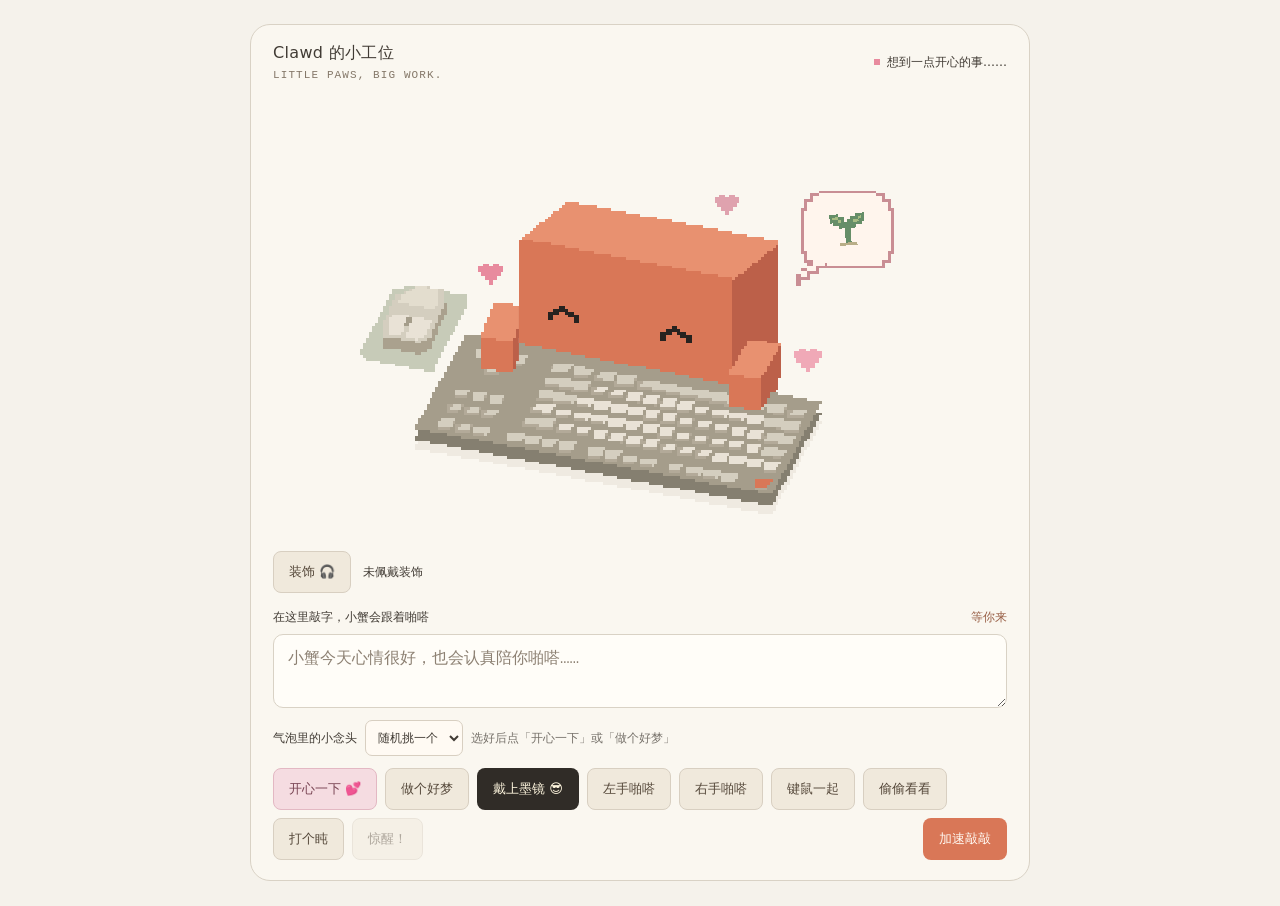
==== commit 4e7403f3: "Add Bongo Clawd 0.2.0-preview.5 Bring the redesigned desktop controls, accessories, idle animations " ====
--- a/Clawd-lab.html
+++ b/Clawd-lab.html
@@ -1,1555 +1,5 @@
-<!doctype html>
-<html lang="en" data-visualize-standalone>
-<head>
-<meta charset="utf-8">
-<meta name="viewport" content="width=device-width, initial-scale=1">
-<meta name="referrer" content="no-referrer">
-<meta http-equiv="Content-Security-Policy" content="default-src 'none'; script-src 'unsafe-inline' 'unsafe-eval' 'wasm-unsafe-eval' blob: data: https://cdnjs.cloudflare.com https://cdn.jsdelivr.net https://esm.sh https://fonts.bunny.net https://fonts.googleapis.com https://fonts.gstatic.com https://unpkg.com; style-src 'unsafe-inline' blob: data: https://cdnjs.cloudflare.com https://cdn.jsdelivr.net https://esm.sh https://fonts.bunny.net https://fonts.googleapis.com https://fonts.gstatic.com https://unpkg.com; img-src blob: data: https://cdnjs.cloudflare.com https://cdn.jsdelivr.net https://esm.sh https://fonts.bunny.net https://fonts.googleapis.com https://fonts.gstatic.com https://unpkg.com; font-src blob: data: https://cdnjs.cloudflare.com https://cdn.jsdelivr.net https://esm.sh https://fonts.bunny.net https://fonts.googleapis.com https://fonts.gstatic.com https://unpkg.com; media-src blob: data: https://cdnjs.cloudflare.com https://cdn.jsdelivr.net https://esm.sh https://fonts.bunny.net https://fonts.googleapis.com https://fonts.gstatic.com https://unpkg.com; worker-src blob:; connect-src blob: data:; frame-src 'self'; object-src 'none'; base-uri 'none'; form-action 'none'">
-<title>Clawd 动作实验台</title>
-<style>:root{color-scheme:light dark;background:light-dark(rgb(255 255 255), rgb(24 24 24))}html,body{margin:0}body{box-sizing:border-box;padding:1rem;background:inherit}iframe{display:block;width:100%;height:calc(100vh - 2rem);margin:0 auto;border:0}</style>
-</head>
-<body>
-<iframe id="codex-visualization" sandbox="allow-scripts" referrerpolicy="no-referrer" title="Clawd 动作实验台" data-srcdoc="&lt;!doctype html&gt;
-&lt;html lang=&quot;en&quot; data-visualize-standalone&gt;
-&lt;head&gt;
-&lt;meta charset=&quot;utf-8&quot;&gt;
-&lt;meta name=&quot;viewport&quot; content=&quot;width=device-width, initial-scale=1&quot;&gt;
-&lt;meta name=&quot;referrer&quot; content=&quot;no-referrer&quot;&gt;
-&lt;meta http-equiv=&quot;Content-Security-Policy&quot; content=&quot;default-src &#x27;none&#x27;; script-src &#x27;unsafe-inline&#x27; &#x27;unsafe-eval&#x27; &#x27;wasm-unsafe-eval&#x27; blob: data: https://cdnjs.cloudflare.com https://cdn.jsdelivr.net https://esm.sh https://fonts.bunny.net https://fonts.googleapis.com https://fonts.gstatic.com https://unpkg.com; style-src &#x27;unsafe-inline&#x27; blob: data: https://cdnjs.cloudflare.com https://cdn.jsdelivr.net https://esm.sh https://fonts.bunny.net https://fonts.googleapis.com https://fonts.gstatic.com https://unpkg.com; img-src blob: data: https://cdnjs.cloudflare.com https://cdn.jsdelivr.net https://esm.sh https://fonts.bunny.net https://fonts.googleapis.com https://fonts.gstatic.com https://unpkg.com; font-src blob: data: https://cdnjs.cloudflare.com https://cdn.jsdelivr.net https://esm.sh https://fonts.bunny.net https://fonts.googleapis.com https://fonts.gstatic.com https://unpkg.com; media-src blob: data: https://cdnjs.cloudflare.com https://cdn.jsdelivr.net https://esm.sh https://fonts.bunny.net https://fonts.googleapis.com https://fonts.gstatic.com https://unpkg.com; worker-src blob:; connect-src blob: data:; frame-src &#x27;none&#x27;; object-src &#x27;none&#x27;; base-uri &#x27;none&#x27;; form-action &#x27;none&#x27;&quot;&gt;
-&lt;title&gt;Clawd 动作实验台&lt;/title&gt;
-&lt;style&gt;:root {
-  color-scheme: light dark;
-  background-color: var(
-    --background,
-    var(--color-background-primary, light-dark(rgb(255 255 255), rgb(24 24 24)))
-  ) !important;
-
-  /* Agent-facing contract; keep in sync with SKILL.md. */
-  --background: var(
-    --color-background-primary,
-    light-dark(rgb(255 255 255), rgb(24 24 24))
-  );
-  --foreground: var(
-    --color-text-primary,
-    light-dark(rgb(26 28 31), rgb(255 255 255))
-  );
-  --card: color-mix(in oklab, var(--foreground) 5%, var(--background));
-  --card-foreground: var(
-    --color-text-primary,
-    light-dark(rgb(26 28 31), rgb(255 255 255))
-  );
-  --popover: var(
-    --color-background-secondary,
-    light-dark(rgb(255 255 255), rgb(45 45 45))
-  );
-  --popover-foreground: var(
-    --color-text-primary,
-    light-dark(rgb(26 28 31), rgb(255 255 255))
-  );
-  --primary: var(
-    --color-text-info,
-    light-dark(rgb(51 156 255), rgb(131 195 255))
-  );
-  --primary-foreground: var(
-    --color-text-inverse,
-    light-dark(rgb(255 255 255), rgb(13 13 13))
-  );
-  --secondary: var(
-    --color-background-secondary,
-    light-dark(rgb(255 255 255 / 96%), rgb(54 54 54 / 96%))
-  );
-  --secondary-foreground: var(
-    --color-text-primary,
-    light-dark(rgb(26 28 31), rgb(255 255 255))
-  );
-  --muted: color-mix(in srgb, var(--foreground) 10%, transparent);
-  --muted-foreground: var(
-    --color-text-secondary,
-    light-dark(rgb(26 28 31 / 49.4%), rgb(255 255 255 / 49.8%))
-  );
-  --accent: var(
-    --color-background-info,
-    light-dark(rgb(229 242 255), rgb(13 39 63))
-  );
-  --accent-foreground: var(
-    --color-text-info,
-    light-dark(rgb(51 156 255), rgb(131 195 255))
-  );
-  --destructive: var(
-    --color-text-warning,
-    light-dark(rgb(226 85 7), rgb(255 133 73))
-  );
-  --border: var(
-    --color-border-secondary,
-    light-dark(rgb(26 28 31 / 8%), rgb(255 255 255 / 8.2%))
-  );
-  --input: var(
-    --color-border-primary,
-    light-dark(
-      rgb(26 28 31 / 11.8%),
-      color-mix(in oklab, rgb(0 0 0) 10%, transparent)
-    )
-  );
-  --ring: var(
-    --color-ring-primary,
-    light-dark(rgb(51 156 255), rgb(131 195 255 / 76%))
-  );
-  --font-size-base: var(--font-text-md-size, 14px);
-  --blue: light-dark(rgb(51 156 255), rgb(51 156 255));
-  --orange: light-dark(rgb(226 85 7), rgb(251 106 34));
-  --green: light-dark(rgb(0 162 64), rgb(64 201 119));
-  --red: light-dark(rgb(224 46 42), rgb(255 103 100));
-  --purple: light-dark(rgb(146 79 247), rgb(173 123 249));
-  --yellow: light-dark(rgb(255 195 0), rgb(255 210 64));
-  --viz-series-1: var(--primary);
-  --viz-series-2: light-dark(rgb(243 136 59), rgb(245 154 86));
-  --viz-series-3: light-dark(rgb(93 201 119), rgb(116 213 139));
-  --viz-series-4: light-dark(rgb(235 119 177), rgb(240 143 192));
-  --viz-series-5: light-dark(rgb(155 121 236), rgb(170 145 239));
-  --viz-series-6: light-dark(rgb(58 185 177), rgb(90 203 194));
-
-  /* Internal implementation variables; not part of the agent contract. */
-  --font-sans: -apple-system, system-ui, &quot;Segoe UI&quot;, sans-serif;
-  --font-mono:
-    ui-monospace, SFMono-Regular, &quot;SF Mono&quot;, Menlo, Consolas, &quot;Liberation Mono&quot;,
-    monospace;
-  --font-size-normal: max(11px, var(--font-size-base));
-  --font-size-tooltip: calc(var(--font-size-base) - 1px);
-  --font-size-small: max(11px, calc(var(--font-size-base) - 2px));
-  --font-size-h1: calc(var(--font-size-normal) * 1.7142857143);
-  --font-size-h2: calc(var(--font-size-normal) * 1.4285714286);
-  --font-size-h3: calc(var(--font-size-normal) * 1.2857142857);
-  --font-weight-normal: 430;
-  --font-weight-medium: 500;
-  --icon-size: 16px;
-  --line-height-normal: calc(var(--font-size-normal) * 1.5);
-  --line-height-tooltip: calc(var(--font-size-tooltip) * 1.4285714286);
-  --line-height-small: calc(var(--font-size-small) + 4px);
-  --corner-shape: round;
-  --radius: var(--border-radius-lg, 10px);
-  --radius-sm: calc(var(--radius) * 0.6);
-  --radius-md: calc(var(--radius) * 0.8);
-  --radius-lg: var(--radius);
-  --radius-2xl: calc(var(--radius) * 1.6);
-  --radius-full: 9999px;
-  --shadow-sm: 0 1px 2px -1px rgb(0 0 0 / 8%);
-  --checkmark-image: url(&quot;data:image/svg+xml,%3Csvg xmlns=&#x27;http://www.w3.org/2000/svg&#x27; viewBox=&#x27;0 0 17 17&#x27;%3E%3Cpath d=&#x27;M12.8961 3.64101C13.1297 3.41418 13.4984 3.37523 13.7779 3.56581C14.0571 3.75635 14.1554 4.11331 14.0299 4.41347L13.9615 4.53847L7.71151 13.7045C7.59411 13.8767 7.4063 13.9877 7.19881 14.0072C6.99136 14.0267 6.78564 13.9533 6.63826 13.806L2.88826 10.056L2.79842 9.9457C2.6192 9.67407 2.64927 9.30496 2.88826 9.06581C3.12738 8.82669 3.49647 8.79676 3.76815 8.97597L3.8785 9.06581L7.03084 12.2182L12.8053 3.74941L12.8961 3.64101Z&#x27;/%3E%3C/svg%3E&quot;);
-
-  /* Legacy aliases; not part of the current agent contract. */
-  --viz-bg: transparent;
-  --viz-panel: var(--card);
-  --viz-border: var(--border);
-  --viz-text: var(--foreground);
-  --viz-muted: var(--muted-foreground);
-  --viz-accent: var(--primary);
-  --viz-accent-text: var(--primary-foreground);
-  --viz-accent-bg: var(--accent);
-  --viz-font-size: var(--font-size-base);
-  --viz-warning: var(--destructive);
-}
-
-:root[data-theme=&quot;light&quot;] {
-  color-scheme: light;
-}
-
-:root[data-theme=&quot;dark&quot;] {
-  color-scheme: dark;
-}
-
-* {
-  box-sizing: border-box;
-}
-
-html &gt; body {
-  /* Preserve MCP aliases for older inline renderers without creating :root cycles. */
-  --color-background-primary: var(
-    --background,
-    light-dark(rgb(255 255 255), rgb(24 24 24))
-  );
-  --color-text-primary: var(
-    --foreground,
-    light-dark(rgb(26 28 31), rgb(255 255 255))
-  );
-  --color-border-secondary: var(
-    --border,
-    light-dark(rgb(26 28 31 / 8%), rgb(255 255 255 / 8.2%))
-  );
-
-  margin: 0;
-  padding: var(--visualize-paint-gutter, 0px);
-  color: var(--foreground);
-  background: transparent !important;
-  font-family: var(--font-sans) !important;
-  font-size: var(--font-size-normal);
-  font-weight: var(--font-weight-normal);
-  line-height: var(--line-height-normal);
-}
-
-:root:not([data-app-block-surface], [data-visualize-standalone]) &gt; body {
-  padding: 12px;
-}
-
-.cursor-interaction {
-  cursor: var(--cursor-interaction, pointer);
-}
-
-a {
-  color: color-mix(in srgb, var(--viz-accent) 80%, var(--viz-text) 20%);
-  cursor: var(--cursor-interaction, pointer);
-  font-weight: var(--font-weight-medium, 500);
-  text-decoration: none;
-  text-underline-offset: 2px;
-}
-
-a:is(:hover, :focus-visible) {
-  text-decoration-line: underline;
-  text-decoration-style: dashed;
-  text-decoration-thickness: 0.5px;
-}
-
-h1,
-h2,
-h3,
-h4,
-h5,
-h6,
-p {
-  margin-block: 0;
-}
-
-h1 {
-  font-size: var(--font-size-h1);
-  font-weight: var(--font-weight-medium);
-  line-height: 1.25;
-}
-
-h2 {
-  font-size: var(--font-size-h2);
-  font-weight: var(--font-weight-medium);
-  line-height: 1.25;
-}
-
-h3,
-h4,
-h5,
-h6 {
-  font-size: var(--font-size-h3);
-  font-weight: var(--font-weight-medium);
-  line-height: 1.3;
-}
-
-b,
-strong,
-th {
-  font-weight: var(--font-weight-medium);
-}
-
-code:not(pre code) {
-  display: inline;
-  padding: 1px 6px;
-  border-radius: var(--radius-sm);
-  corner-shape: var(--corner-shape);
-  background: var(--muted);
-  font-family: var(--font-mono);
-  font-size: 0.92em;
-  overflow-wrap: anywhere;
-  -webkit-box-decoration-break: clone;
-  box-decoration-break: clone;
-  word-break: break-word;
-}
-
-.table-responsive {
-  width: 100%;
-  overflow-x: auto;
-  scrollbar-width: thin;
-}
-
-.table {
-  width: 100%;
-  border-collapse: collapse;
-  color: var(--foreground);
-  font: inherit;
-  text-align: start;
-}
-
-.table :is(th, td) {
-  padding-block: 10px;
-  padding-inline: 0 24px;
-  overflow-wrap: anywhere;
-  border-bottom: 1px solid var(--border);
-  text-align: start;
-  vertical-align: top;
-}
-
-.table-responsive &gt; .table :is(th, td) {
-  overflow-wrap: break-word;
-}
-
-.table :is(th, td):last-child {
-  padding-inline-end: 0;
-}
-
-.table :is(caption, thead th) {
-  font-weight: 600;
-}
-
-.table thead th {
-  padding-block: 8px;
-  border-bottom-color: color-mix(in srgb, var(--foreground) 16%, transparent);
-}
-
-.table tbody tr:last-child :is(th, td) {
-  border-bottom: 0;
-}
-
-.table.table-sm :is(th, td) {
-  padding-block: 6px;
-}
-
-.table.table-sm :is(th, td):not(:last-child) {
-  padding-inline-end: 16px;
-}
-
-.table :is(.text-end, [align=&quot;right&quot;]) {
-  text-align: end;
-  font-variant-numeric: tabular-nums;
-}
-
-.table :is(.text-center, [align=&quot;center&quot;]) {
-  text-align: center;
-}
-
-.table .text-nowrap {
-  white-space: nowrap;
-}
-
-#widget {
-  display: flex;
-  flex-direction: column;
-  gap: 12px;
-  width: 100%;
-  padding: 0;
-  background: transparent !important;
-}
-
-.card {
-  min-width: 0;
-  padding: 12px;
-  overflow: hidden;
-  overflow-wrap: break-word;
-  border-radius: var(--radius-2xl);
-  corner-shape: var(--corner-shape);
-  color: var(--card-foreground);
-  background: var(--card);
-}
-
-.widget {
-  min-width: 0;
-  overflow: hidden;
-  border: 0;
-  border-radius: var(--radius-lg);
-  corner-shape: var(--corner-shape);
-  box-shadow: 0 0 0 0.5px var(--border-strong, var(--border));
-  color: var(--foreground);
-  background: var(--background);
-}
-
-#widget &gt; :not(.card, .widget, .progress) {
-  width: 100% !important;
-  max-width: none !important;
-  margin: 0 !important;
-  padding: 0 !important;
-  border: 0 !important;
-  border-radius: 0 !important;
-  background: transparent !important;
-  box-shadow: none !important;
-}
-
-.tooltip {
-  position: fixed;
-  z-index: 50;
-  top: 0;
-  left: 0;
-  width: max-content;
-  max-width: min(
-    20rem,
-    var(--tooltip-available-width, calc(100vw - 10px)),
-    calc(100vw - 10px)
-  );
-  max-height: min(
-    var(--tooltip-available-height, calc(100vh - 10px)),
-    calc(100vh - 10px)
-  );
-  padding: 4px 8px;
-  border: 1px solid var(--border);
-  border-radius: var(--radius-lg);
-  corner-shape: var(--corner-shape);
-  color: var(--popover-foreground);
-  background: var(--popover);
-  box-shadow: none;
-  font-size: var(--font-size-tooltip);
-  line-height: var(--line-height-tooltip);
-  overflow-wrap: break-word;
-  white-space: normal;
-  pointer-events: none;
-  user-select: none;
-}
-
-/* The shared runtime owns data-tooltip; suppress AppBlock&#x27;s pseudo-tooltip. */
-main [data-tooltip]::after {
-  content: none;
-}
-
-.viz-grid {
-  display: grid;
-  grid-template-columns: repeat(auto-fit, minmax(max(180px, 24%), 1fr));
-  gap: 10px;
-}
-
-.viz-stat {
-  display: flex;
-  flex-direction: column;
-  gap: 2px;
-}
-
-.viz-stat-value {
-  font-size: var(--font-size-h2);
-  font-weight: var(--font-weight-medium);
-  line-height: 1.25;
-}
-
-.viz-row {
-  display: flex;
-  flex-wrap: wrap;
-  align-items: center;
-  gap: 10px;
-}
-
-hr {
-  width: 100%;
-  height: 1px;
-  margin-block: 6px;
-  border: 0;
-  background: var(--border);
-}
-
-.nav {
-  display: flex;
-  min-width: 0;
-  align-items: center;
-  gap: 4px;
-}
-
-.progress {
-  display: flex;
-  height: 8px;
-  margin-block: calc((var(--line-height-normal, 1.5em) - 8px) / 2);
-  overflow: hidden;
-  border: 0;
-  border-radius: var(--radius-full);
-  background: var(--muted);
-}
-
-.progress-bar:only-child {
-  border-radius: var(--radius-full);
-}
-
-.progress-bar {
-  height: 100%;
-  flex-shrink: 0;
-  border: 0;
-  background: var(--viz-series-1);
-}
-
-.viz-badge {
-  padding: 3px 8px;
-  border-radius: var(--radius-full);
-  color: var(--accent-foreground);
-  background: var(--accent);
-  font-weight: var(--font-weight-medium);
-}
-
-small,
-.text-small,
-.viz-badge {
-  font-size: var(--font-size-small);
-  line-height: var(--line-height-small);
-}
-
-.text-muted {
-  color: var(--muted-foreground);
-}
-
-.tabular-nums {
-  font-variant-numeric: tabular-nums;
-}
-
-.sr-only {
-  position: absolute;
-  width: 1px;
-  height: 1px;
-  padding: 0;
-  overflow: hidden;
-  clip: rect(0, 0, 0, 0);
-  white-space: nowrap;
-  border: 0;
-}
-
-.viz-controls {
-  display: flex;
-  flex-wrap: wrap;
-  align-items: center;
-  gap: 8px;
-}
-
-.viz-controls &gt; .form-label {
-  display: grid;
-  min-width: min(100%, 260px);
-  flex: 1 1 280px;
-  grid-template-columns: minmax(0, 1fr) auto;
-  align-items: baseline;
-  gap: 2px 12px;
-  margin-bottom: 0;
-}
-
-.viz-controls &gt; .form-label &gt; :is(.form-control, .form-range, .form-select) {
-  grid-column: 1 / -1;
-}
-
-.btn,
-.nav-link,
-.form-check-input,
-.form-control,
-.form-range,
-.form-select {
-  font: inherit;
-}
-
-.btn,
-.nav-link {
-  appearance: button;
-  display: inline-flex;
-  inline-size: fit-content;
-  max-inline-size: 100%;
-  min-height: 28px;
-  align-items: center;
-  justify-content: center;
-  gap: 4px;
-  margin: 0;
-  padding: 0 8px;
-  -webkit-app-region: no-drag;
-  border: 1px solid var(--input);
-  border-radius: var(--radius-lg);
-  corner-shape: var(--corner-shape);
-  color: var(--secondary-foreground);
-  background: var(--secondary);
-  cursor: var(--cursor-interaction, pointer);
-  text-align: center;
-  text-decoration: none;
-  white-space: nowrap;
-  user-select: none;
-  -webkit-font-smoothing: antialiased;
-}
-
-.btn:is(.btn-block, .viz-tile) {
-  inline-size: 100%;
-}
-
-.btn.viz-tile {
-  min-width: 0;
-  overflow-wrap: anywhere;
-  white-space: normal;
-}
-
-a.btn {
-  cursor: var(--cursor-interaction, pointer);
-  text-decoration: none;
-}
-
-.btn:not(:disabled):hover,
-.nav-link:not(:disabled):not([aria-disabled=&quot;true&quot;]):hover {
-  background: color-mix(in srgb, var(--foreground) 6%, var(--secondary));
-}
-
-.btn-primary {
-  border-color: transparent;
-  color: var(--primary-foreground);
-  background: var(--foreground);
-  background-clip: padding-box;
-}
-
-.btn-primary .text-muted {
-  color: color-mix(in srgb, var(--primary-foreground) 50%, transparent);
-}
-
-.btn-primary:not(:disabled):hover {
-  background: color-mix(in srgb, var(--foreground) 80%, transparent);
-  background-clip: padding-box;
-}
-
-.btn-ghost {
-  border-color: transparent;
-  color: var(--muted-foreground);
-  background: transparent;
-}
-
-.btn-ghost:not(:disabled):hover {
-  color: var(--foreground);
-  background: color-mix(in srgb, var(--foreground) 6%, var(--secondary));
-}
-
-.nav-pills .nav-link {
-  min-width: 0;
-  border-color: transparent;
-  color: var(--muted-foreground);
-  background: transparent;
-}
-
-.nav-justified .nav-link {
-  flex: 1 1 0;
-  overflow-wrap: anywhere;
-  white-space: normal;
-}
-
-.nav-pills .nav-link.active {
-  color: var(--foreground);
-  background: var(--muted);
-}
-
-/* Shared preview chrome; product styles stay inside each variant. */
-.viz-dotted-background {
-  background-image: radial-gradient(
-    circle,
-    color-mix(in srgb, var(--foreground) 14%, transparent) 0.8px,
-    transparent 0.8px
-  );
-  background-position: center;
-  background-size: 16px 16px;
-}
-
-.viz-carousel {
-  position: relative;
-  min-width: 0;
-}
-
-.viz-carousel:has(&gt; .viz-carousel-controls) {
-  min-height: calc(60px + var(--viz-carousel-picker-height, 0px));
-  padding-bottom: 60px;
-}
-
-.viz-carousel &gt; [data-variant][hidden] {
-  display: none !important;
-}
-
-.viz-carousel &gt; [data-variant] {
-  isolation: isolate;
-}
-
-.viz-carousel-controls {
-  --viz-carousel-hover: light-dark(
-    color-mix(in srgb, var(--foreground) 5.4%, transparent),
-    color-mix(in srgb, var(--foreground) 7.8%, transparent)
-  );
-  position: absolute;
-  z-index: 2;
-  bottom: 8px;
-  left: 50%;
-  display: flex;
-  width: max-content;
-  /* Leave room for the host&#x27;s design-controls launcher at the trailing edge. */
-  max-width: calc(100% - 96px);
-  align-items: center;
-  gap: 0;
-  padding: 0;
-  border: 1px solid var(--border);
-  border-radius: 16px;
-  color: var(--foreground);
-  background: var(--background);
-  font-family: var(--font-sans);
-  /* Match the settings dropdown chrome independently of the content font size. */
-  font-size: 13px;
-  font-weight: var(--font-weight-normal);
-  line-height: 18px;
-  transform: translateX(-50%);
-  user-select: none;
-}
-
-/* Keep authored mockup button styles out of the shared carousel chrome. */
-.viz-carousel-controls button,
-.viz-carousel-picker &gt; summary {
-  display: flex !important;
-  height: auto !important;
-  min-height: 30px;
-  align-items: center !important;
-  justify-content: center !important;
-  gap: 4px;
-  padding: 0 6px !important;
-  -webkit-app-region: no-drag;
-  border: 0 !important;
-  border-radius: 14px !important;
-  color: inherit !important;
-  background: transparent !important;
-  font: inherit !important;
-  -webkit-tap-highlight-color: transparent;
-}
-
-.viz-carousel-controls &gt; button,
-.viz-carousel-picker &gt; summary {
-  position: relative;
-  isolation: isolate;
-}
-
-.viz-carousel-controls &gt; button {
-  --icon-size: 16px;
-  width: 30px !important;
-  padding: 0 !important;
-}
-
-.viz-carousel-picker &gt; summary {
-  padding-inline: 12px !important;
-}
-
-.viz-carousel-controls .viz-carousel-caret {
-  width: 14px;
-  height: 14px;
-  flex: none;
-  margin: 0;
-  color: inherit;
-  transform: rotate(180deg);
-}
-
-.viz-carousel-controls &gt; button &gt; svg,
-.viz-carousel-controls .viz-carousel-caret,
-.viz-carousel-count {
-  opacity: 0.5;
-}
-
-.viz-carousel-controls &gt; button::before,
-.viz-carousel-picker &gt; summary::before {
-  position: absolute;
-  z-index: -1;
-  inset: 3px;
-  border-radius: 12px;
-  content: &quot;&quot;;
-  pointer-events: none;
-}
-
-.viz-carousel-controls &gt; button:hover::before,
-.viz-carousel-picker &gt; summary:hover::before {
-  background: var(--viz-carousel-hover);
-}
-
-.viz-carousel-controls &gt; button,
-.viz-carousel-controls [data-lucide],
-.viz-carousel-controls .lucide {
-  flex-shrink: 0;
-}
-
-.viz-carousel-picker {
-  min-width: 0;
-}
-
-.viz-carousel-picker &gt; summary {
-  min-width: 0;
-  list-style: none;
-}
-
-.viz-carousel-picker &gt; summary::-webkit-details-marker {
-  display: none;
-}
-
-.viz-carousel-count {
-  flex-shrink: 0;
-  white-space: nowrap;
-}
-
-.viz-carousel-name {
-  min-width: 0;
-  overflow: hidden;
-  text-overflow: ellipsis;
-  white-space: nowrap;
-}
-
-.viz-carousel-options {
-  position: absolute;
-  right: 0;
-  bottom: calc(100% + 4px);
-  left: 0;
-  display: flex;
-  max-height: 240px;
-  flex-direction: column;
-  gap: 2px;
-  overflow: auto;
-  padding: 4px;
-  border: 1px solid var(--border);
-  border-radius: var(--radius-lg);
-  background: var(--background);
-  box-shadow: 0 4px 12px light-dark(rgb(0 0 0 / 6%), rgb(0 0 0 / 25%));
-}
-
-.viz-carousel-options &gt; button {
-  border-radius: max(0px, calc(var(--radius-lg) - 5px)) !important;
-  width: 100% !important;
-  min-height: 28px;
-  justify-content: flex-start !important;
-  padding: 4px 8px !important;
-  font-size: var(--font-size-small) !important;
-  text-align: start;
-  white-space: normal;
-  overflow-wrap: anywhere;
-}
-
-.viz-carousel-options &gt; [aria-current=&quot;true&quot;],
-.viz-carousel-options &gt; button:hover {
-  background: var(--viz-carousel-hover) !important;
-}
-
-.btn:disabled,
-.nav-link:disabled,
-.nav-link[aria-disabled=&quot;true&quot;] {
-  cursor: not-allowed;
-  opacity: 0.4;
-}
-
-[data-lucide] {
-  stroke-width: 1.6;
-}
-
-.form-label {
-  display: block;
-  margin-bottom: 6px;
-  color: var(--foreground);
-}
-
-.form-control {
-  display: block;
-  width: 100%;
-  min-height: 28px;
-  padding: 0 8px;
-  outline: none;
-  border: 1px solid var(--input);
-  border-radius: var(--radius-lg);
-  corner-shape: var(--corner-shape);
-  color: var(--foreground);
-  background: var(--secondary);
-}
-
-.form-control::placeholder {
-  color: var(--muted-foreground);
-}
-
-.form-control[type=&quot;file&quot;] {
-  padding: 0;
-  overflow: hidden;
-  cursor: var(--cursor-interaction, pointer);
-}
-
-.form-control[type=&quot;file&quot;]::file-selector-button {
-  min-height: 26px;
-  margin-right: 8px;
-  padding: 0 8px;
-  border: 0;
-  border-right: 1px solid var(--input);
-  color: var(--secondary-foreground);
-  background: var(--secondary);
-  cursor: inherit;
-  font: inherit;
-}
-
-.form-control[type=&quot;file&quot;]:not(:disabled):hover::file-selector-button {
-  background: color-mix(in srgb, var(--foreground) 6%, var(--secondary));
-}
-
-.form-control-color[type=&quot;color&quot;] {
-  width: 40px;
-  height: 28px;
-  padding: 3px;
-  cursor: var(--cursor-interaction, pointer);
-}
-
-.form-control-color[type=&quot;color&quot;]::-webkit-color-swatch-wrapper {
-  padding: 0;
-}
-
-.form-control-color[type=&quot;color&quot;]::-webkit-color-swatch {
-  border: 0;
-  border-radius: calc(var(--radius-lg) - 4px);
-  corner-shape: var(--corner-shape);
-}
-
-textarea.form-control {
-  height: auto;
-  min-height: 72px;
-  padding: 8px 10px;
-  resize: vertical;
-}
-
-.form-control:focus-visible {
-  border-color: var(--ring);
-  box-shadow: inset 0 0 0 1px var(--ring);
-}
-
-.form-control:disabled,
-.form-select:disabled {
-  cursor: not-allowed;
-  opacity: 0.4;
-}
-
-.form-select {
-  appearance: none;
-  display: block;
-  width: 100%;
-  min-height: 28px;
-  margin: 0;
-  padding: 0 32px 0 8px;
-  outline: none;
-  border: 1px solid var(--input);
-  border-radius: var(--radius-lg);
-  corner-shape: var(--corner-shape);
-  color: var(--foreground);
-  background-color: var(--secondary);
-  background-image:
-    linear-gradient(45deg, transparent 50%, var(--muted-foreground) 50%),
-    linear-gradient(135deg, var(--muted-foreground) 50%, transparent 50%);
-  background-position:
-    calc(100% - 14px) 50%,
-    calc(100% - 10px) 50%;
-  background-repeat: no-repeat;
-  background-size: 4px 4px;
-  cursor: var(--cursor-interaction, default);
-}
-
-.form-select:not(:disabled):hover {
-  background-color: color-mix(in srgb, var(--foreground) 6%, var(--secondary));
-}
-
-.form-select:focus-visible {
-  border-color: var(--ring);
-  box-shadow: inset 0 0 0 1px var(--ring);
-}
-
-.form-check {
-  display: flex;
-  min-height: 20px;
-  align-items: center;
-  gap: 6px;
-}
-
-.form-check-input {
-  appearance: none;
-  width: 14px;
-  height: 14px;
-  flex: 0 0 auto;
-  margin: 0;
-  border: 1px solid var(--input);
-  color: var(--primary-foreground);
-  background-color: transparent;
-  cursor: var(--cursor-interaction, default);
-  transition:
-    background-color 150ms,
-    border-color 150ms,
-    box-shadow 150ms;
-}
-
-.form-check:not(.form-switch) .form-check-input[type=&quot;checkbox&quot;] {
-  border-color: var(--input);
-  border-radius: var(--radius-sm);
-  corner-shape: var(--corner-shape);
-  background-color: var(--secondary);
-  box-shadow: var(--shadow-sm);
-}
-
-.form-check:not(.form-switch)
-  .form-check-input:not(:disabled):not(:checked):hover {
-  background-color: var(--card);
-}
-
-.form-check:not(.form-switch) .form-check-input[type=&quot;checkbox&quot;]:checked {
-  border-color: var(--primary);
-  background-color: var(--primary);
-}
-
-.form-check:not(.form-switch)
-  .form-check-input[type=&quot;checkbox&quot;]:checked::before {
-  display: block;
-  width: 100%;
-  height: 100%;
-  background: var(--primary-foreground);
-  content: &quot;&quot;;
-  mask: var(--checkmark-image) center / 12px 12px no-repeat;
-}
-
-.form-check-input[type=&quot;radio&quot;] {
-  width: 14px;
-  height: 14px;
-  border-radius: var(--radius-full);
-}
-
-.form-check-input[type=&quot;radio&quot;]:checked {
-  border: 2px solid var(--primary);
-  background:
-    radial-gradient(circle, var(--primary-foreground) 0 2.5px, transparent 3px),
-    var(--primary);
-}
-
-.form-check:not(.form-switch) .form-check-input:focus-visible {
-  outline: 2px solid var(--ring);
-  outline-offset: 2px;
-}
-
-.form-check:not(.form-switch) .form-check-input:disabled {
-  cursor: not-allowed;
-  pointer-events: none;
-}
-
-.form-check:not(.form-switch) .form-check-input:disabled + .form-check-label {
-  cursor: not-allowed;
-}
-
-.form-switch .form-check-input:disabled,
-.form-switch .form-check-input:disabled + .form-check-label {
-  cursor: not-allowed;
-  opacity: 0.6;
-}
-
-.form-check-label {
-  color: var(--foreground);
-  cursor: var(--cursor-interaction, default);
-}
-
-.form-switch .form-check-input {
-  position: relative;
-  width: 32px;
-  height: 20px;
-  border: 0;
-  border-radius: var(--radius-full);
-  background: var(--muted);
-  box-shadow: none;
-  transition: background-color 200ms cubic-bezier(0, 0, 0.2, 1);
-}
-
-.form-switch .form-check-input::before {
-  position: absolute;
-  top: 50%;
-  left: 0;
-  width: 16px;
-  height: 16px;
-  box-sizing: border-box;
-  border: 1px solid light-dark(var(--primary-foreground), var(--foreground));
-  border-radius: var(--radius-full);
-  background: light-dark(var(--primary-foreground), var(--foreground));
-  box-shadow: var(--shadow-sm);
-  content: &quot;&quot;;
-  transform: translate(2px, -50%);
-  transition: transform 200ms cubic-bezier(0, 0, 0.2, 1);
-}
-
-.form-switch .form-check-input:checked {
-  background: var(--primary);
-}
-
-.form-switch .form-check-input:checked::before {
-  transform: translate(14px, -50%);
-}
-
-.form-switch .form-check-input:focus-visible {
-  box-shadow: 0 0 0 2px var(--ring);
-}
-
-.form-range {
-  appearance: none;
-  display: block;
-  width: 100%;
-  height: 28px;
-  flex: 1;
-  margin: 0;
-  padding: 0;
-  outline: none;
-  border: 0;
-  accent-color: var(--primary);
-  background: linear-gradient(
-      color-mix(in srgb, var(--foreground) 7%, transparent),
-      color-mix(in srgb, var(--foreground) 7%, transparent)
-    )
-    center / 100% 2px no-repeat;
-}
-
-.form-range::-webkit-slider-runnable-track {
-  height: 28px;
-  background: transparent;
-}
-
-.form-range::-webkit-slider-thumb {
-  appearance: none;
-  width: 20px;
-  height: 20px;
-  margin-top: 4px;
-  border: 1px solid var(--border);
-  border-radius: var(--radius-full);
-  background: light-dark(var(--primary-foreground), var(--foreground));
-}
-
-.form-range:focus-visible::-webkit-slider-thumb {
-  border-color: var(--ring);
-  box-shadow: inset 0 0 0 1px var(--ring);
-}
-
-.form-range::-moz-range-track {
-  height: 28px;
-  background: transparent;
-}
-
-.form-range::-moz-range-thumb {
-  width: 20px;
-  height: 20px;
-  border: 1px solid var(--border);
-  border-radius: var(--radius-full);
-  background: light-dark(var(--primary-foreground), var(--foreground));
-}
-
-.form-range:focus-visible::-moz-range-thumb {
-  border-color: var(--ring);
-  box-shadow: inset 0 0 0 1px var(--ring);
-}
-
-.form-range:disabled {
-  cursor: not-allowed;
-  opacity: 0.4;
-}
-
-.btn:not(.btn-primary, .viz-tile):is(
-  [aria-pressed=&quot;true&quot;],
-  [aria-selected=&quot;true&quot;],
-  .is-selected
-) {
-  border-color: var(--primary);
-  color: var(--primary-foreground);
-  background: var(--primary);
-}
-
-.btn.viz-tile:is([aria-pressed=&quot;true&quot;], [aria-selected=&quot;true&quot;], .is-selected) {
-  border-color: var(--primary);
-  box-shadow: inset 0 0 0 1px var(--primary);
-}
-
-.btn:focus-visible,
-.nav-link:focus-visible {
-  outline: 2px solid var(--ring);
-  outline-offset: 2px;
-}
-
-.viz-carousel-controls :is(button, summary):focus-visible {
-  outline: 2px solid var(--ring) !important;
-  outline-offset: 2px !important;
-}
-
-@media (pointer: coarse) {
-  .viz-carousel:has(&gt; .viz-carousel-controls) {
-    min-height: calc(76px + var(--viz-carousel-picker-height, 0px));
-    padding-bottom: 76px;
-  }
-
-  .btn,
-  .nav-link,
-  .viz-carousel-controls button,
-  .viz-carousel-picker &gt; summary,
-  .form-control,
-  .form-select {
-    min-width: 44px;
-    min-height: 44px;
-  }
-
-  /* Keep small-screen WebKit from zooming when a text field receives focus. */
-  .form-control,
-  .form-select {
-    font-size: max(16px, var(--font-size-normal));
-  }
-
-  .form-control[type=&quot;file&quot;]::file-selector-button {
-    min-width: 44px;
-    min-height: 44px;
-  }
-
-  .form-control-color[type=&quot;color&quot;] {
-    width: 44px;
-    height: 44px;
-  }
-
-  .form-control:is(
-    [type=&quot;date&quot;],
-    [type=&quot;datetime-local&quot;],
-    [type=&quot;month&quot;],
-    [type=&quot;time&quot;],
-    [type=&quot;week&quot;]
-  ) {
-    min-width: 0;
-    max-width: 100%;
-    padding-block: 8px;
-  }
-
-  .form-check {
-    min-height: 44px;
-    padding-inline: 15px;
-  }
-
-  .form-check-input {
-    position: relative;
-  }
-
-  .form-check-input::after {
-    position: absolute;
-    top: 50%;
-    left: 50%;
-    width: 44px;
-    height: 44px;
-    content: &quot;&quot;;
-    transform: translate(-50%, -50%);
-  }
-
-  .form-check-label {
-    display: inline-flex;
-    min-width: 44px;
-    min-height: 44px;
-    align-items: center;
-  }
-
-  .form-range {
-    height: 44px;
-    touch-action: pan-y;
-  }
-
-  .form-range::-webkit-slider-runnable-track {
-    height: 44px;
-  }
-
-  .form-range::-moz-range-track {
-    height: 44px;
-  }
-
-  .form-range::-webkit-slider-thumb {
-    margin-top: 12px;
-  }
-}
-
-svg {
-  display: block;
-  max-width: 100%;
-  height: auto;
-}
-
-#widget &gt; svg {
-  width: 100%;
-}
-
-/* Model-authored chart rules can otherwise stretch icons after these styles load. */
-svg.lucide {
-  display: block;
-  width: var(--icon-size) !important;
-  height: var(--icon-size) !important;
-  flex: none;
-  margin: 0 !important;
-  stroke-width: 1.6;
-}
-
-.text-warning,
-.text-destructive {
-  color: var(--destructive);
-}
-
-
-html&gt;body{padding:0}&lt;/style&gt;
-&lt;/head&gt;
-&lt;body&gt;
-&lt;script type=&quot;application/json&quot; id=&quot;codex-visualization-widget-state&quot;&gt;__CODEX_VISUALIZATION_WIDGET_STATE__&lt;/script&gt;
-&lt;script&gt;(() =&gt; {
-  const root = document.documentElement;
-  const mediaQuery = globalThis.matchMedia(&quot;(prefers-color-scheme: dark)&quot;);
-  const apply = Reflect.apply;
-  const isArray = Array.isArray;
-  const hasOwn = Object.hasOwn;
-  const parentWindow = globalThis.parent;
-  const stringify = JSON.stringify;
-  const parse = JSON.parse;
-  const encode = TextEncoder.prototype.encode.bind(new TextEncoder());
-  const initialStateElement = document.getElementById(
-    &quot;codex-visualization-widget-state&quot;,
-  );
-  const initialGlobals = parse(initialStateElement?.textContent ?? &quot;{}&quot;);
-  initialStateElement?.remove();
-  /** @type {Record&lt;string, unknown&gt; | null} */
-  let state = initialGlobals.widgetState ?? null;
-  const statePersistence = initialGlobals.statePersistence ?? &quot;none&quot;;
-  let nextStateRequestId = 0;
-  /** @type {Map&lt;number, { resolve: () =&gt; void; reject: (error: Error) =&gt; void; timeout: ReturnType&lt;typeof globalThis.setTimeout&gt;; serializedState: string }&gt;} */
-  const pendingStateWrites = new Map();
-  const persistenceError = () =&gt;
-    Object.assign(
-      new Error(&quot;The host could not persist the widget state update&quot;),
-      {
-        code: -32000,
-        data: { code: &quot;widget_state_persistence_failed&quot;, retryable: false },
-      },
-    );
-  /**
-   * @param {object} prototype
-   * @param {string} property
-   */
-  const getPrototypeGetter = (prototype, property) =&gt; {
-    // oxlint-disable-next-line typescript/unbound-method -- invoked through captured Reflect.apply
-    const getter = Object.getOwnPropertyDescriptor(prototype, property)?.get;
-    if (getter == null) {
-      throw new Error(`Missing ${property} getter`);
-    }
-    return getter;
-  };
-  const getMessageData = getPrototypeGetter(MessageEvent.prototype, &quot;data&quot;);
-  const getMessagePorts = getPrototypeGetter(MessageEvent.prototype, &quot;ports&quot;);
-  const getMessageSource = getPrototypeGetter(MessageEvent.prototype, &quot;source&quot;);
-  // oxlint-disable-next-line typescript/unbound-method -- captured before the untrusted fragment runs
-  const addHostMessageListener = MessagePort.prototype.addEventListener;
-  // oxlint-disable-next-line typescript/unbound-method -- captured before the untrusted fragment runs
-  const postHostMessage = MessagePort.prototype.postMessage;
-  // oxlint-disable-next-line typescript/unbound-method -- captured before the untrusted fragment runs
-  const startHostPort = MessagePort.prototype.start;
-  // oxlint-disable-next-line typescript/unbound-method -- captured before the untrusted fragment runs
-  const stopMessagePropagation = Event.prototype.stopImmediatePropagation;
-  /** @type {MessagePort | null} */
-  let hostPort = null;
-  const postToHost = (type, payload) =&gt; {
-    if (hostPort != null) {
-      apply(postHostMessage, hostPort, [{ type, ...payload }]);
-    }
-  };
-  const openExternal = ({ href }) =&gt; {
-    if (globalThis.navigator.userActivation?.isActive === true) {
-      postToHost(&quot;open-external&quot;, { href });
-    }
-  };
-  const sendFollowUpMessage = ({ context, prompt, title }) =&gt; {
-    if (globalThis.navigator.userActivation?.isActive === true) {
-      postToHost(&quot;follow-up&quot;, { context, prompt, title });
-    }
-    return Promise.resolve();
-  };
-  /**
-   * @param {Record&lt;string, unknown&gt; | ((previous: Record&lt;string, unknown&gt; | null) =&gt; Record&lt;string, unknown&gt;)} next
-   * @returns {Promise&lt;void&gt;}
-   */
-  const setWidgetState = async (next) =&gt; {
-    const nextState = typeof next === &quot;function&quot; ? next(state) : next;
-    if (
-      nextState == null ||
-      typeof nextState !== &quot;object&quot; ||
-      isArray(nextState)
-    ) {
-      throw new TypeError(&quot;Widget state must be a JSON object&quot;);
-    }
-    const inputState = stringify(
-      nextState,
-      (_key, /** @type {unknown} */ value) =&gt; {
-        if (
-          typeof value === &quot;undefined&quot; ||
-          typeof value === &quot;function&quot; ||
-          typeof value === &quot;symbol&quot; ||
-          (typeof value === &quot;number&quot; &amp;&amp; !Number.isFinite(value))
-        ) {
-          throw new TypeError(&quot;Widget state must be a JSON object&quot;);
-        }
-        return value;
-      },
-    );
-    const parsedState = parse(inputState);
-    if (
-      parsedState == null ||
-      typeof parsedState !== &quot;object&quot; ||
-      isArray(parsedState)
-    ) {
-      throw new TypeError(&quot;Widget state must be a JSON object&quot;);
-    }
-    const storedState = {
-      modelContent: null,
-      privateContent: null,
-      ...parsedState,
-    };
-    const serializedState = stringify(storedState);
-    if (encode(serializedState).length &gt; 16 * 1024) {
-      throw new TypeError(
-        &quot;Widget state must be a JSON object of at most 16 KiB&quot;,
-      );
-    }
-    if (
-      hasOwn(storedState, &quot;imageIds&quot;) &amp;&amp;
-      (!isArray(storedState.imageIds) ||
-        storedState.imageIds.some(
-          (/** @type {unknown} */ id) =&gt; typeof id !== &quot;string&quot;,
-        ))
-    ) {
-      throw new TypeError(&quot;Widget state imageIds must be an array of strings&quot;);
-    }
-    if (storedState.imageIds?.length &gt; 0) {
-      throw Object.assign(
-        new TypeError(&quot;Visualization state does not support image attachments&quot;),
-        { code: -32602, data: { code: &quot;images_unsupported&quot; } },
-      );
-    }
-    state = storedState;
-    globalThis.openai.widgetState = state;
-    globalThis.dispatchEvent(
-      new CustomEvent(&quot;openai:set_globals&quot;, {
-        detail: { globals: { widgetState: state } },
-      }),
-    );
-    if (statePersistence === &quot;none&quot;) {
-      throw persistenceError();
-    }
-    const id = ++nextStateRequestId;
-    return new Promise((resolve, reject) =&gt; {
-      const timeout = globalThis.setTimeout(() =&gt; {
-        pendingStateWrites.delete(id);
-        reject(persistenceError());
-      }, 30_000);
-      pendingStateWrites.set(id, { resolve, reject, timeout, serializedState });
-      postToHost(&quot;widget-state-write&quot;, { id, state: serializedState });
-    });
-  };
-  const syncTheme = () =&gt; {
-    const theme = mediaQuery.matches ? &quot;dark&quot; : &quot;light&quot;;
-    root.dataset.theme = theme;
-    globalThis.openai = {
-      ...globalThis.openai,
-      openExternal,
-      sendFollowUpMessage,
-      setWidgetState,
-      theme,
-      visualizationStyleVariables: {},
-      visualizationTheme: theme,
-      widgetState: state,
-      statePersistence,
-      stateModelContext: &quot;none&quot;,
-    };
-    globalThis.dispatchEvent(
-      new CustomEvent(&quot;openai:set_globals&quot;, {
-        detail: { globals: globalThis.openai },
-      }),
-    );
-  };
-  const sendHeight = () =&gt; {
-    postToHost(&quot;height&quot;, {
-      height: Math.ceil(
-        Math.max(
-          document.body.scrollHeight,
-          document.body.getBoundingClientRect().height,
-        ),
-      ),
-    });
-  };
-
-  globalThis.addEventListener(
-    &quot;message&quot;,
-    (event) =&gt; {
-      const data = apply(getMessageData, event, []);
-      const ports = apply(getMessagePorts, event, []);
-      const source = apply(getMessageSource, event, []);
-      if (
-        hostPort != null ||
-        source !== parentWindow ||
-        typeof data !== &quot;object&quot; ||
-        data?.type !== &quot;codex-visualization-initialize&quot; ||
-        !isArray(ports) ||
-        ports.length !== 1
-      ) {
-        return;
-      }
-      apply(stopMessagePropagation, event, []);
-      const nextHostPort = ports[0];
-      try {
-        apply(addHostMessageListener, nextHostPort, [
-          &quot;message&quot;,
-          (event) =&gt; {
-            const data = apply(getMessageData, event, []);
-            if (typeof data === &quot;object&quot; &amp;&amp; data?.type === &quot;measure&quot;) {
-              sendHeight();
-            } else if (
-              typeof data === &quot;object&quot; &amp;&amp;
-              data?.type === &quot;widget-state-result&quot;
-            ) {
-              /** @type {unknown} */
-              const id = data.id;
-              if (typeof id !== &quot;number&quot;) {
-                return;
-              }
-              const pending = pendingStateWrites.get(id);
-              if (pending != null) {
-                pendingStateWrites.delete(id);
-                globalThis.clearTimeout(pending.timeout);
-                if (data.ok === true) {
-                  pending.resolve();
-                } else {
-                  pending.reject(persistenceError());
-                }
-              }
-            }
-          },
-        ]);
-        apply(startHostPort, nextHostPort, []);
-      } catch {
-        return;
-      }
-      hostPort = nextHostPort;
-      for (const [id, { serializedState }] of pendingStateWrites) {
-        postToHost(&quot;widget-state-write&quot;, { id, state: serializedState });
-      }
-      sendHeight();
-    },
-    { capture: true },
-  );
-  document.currentScript?.remove();
-  mediaQuery.addEventListener(&quot;change&quot;, syncTheme);
-  globalThis.addEventListener(&quot;click&quot;, (event) =&gt; {
-    if (event.defaultPrevented) {
-      return;
-    }
-    let element = null;
-    if (event.target instanceof globalThis.Element) {
-      element = event.target;
-    } else if (event.target instanceof globalThis.Node) {
-      element = event.target.parentElement;
-    }
-    const link = element?.closest(&quot;a[href]&quot;);
-    const href = link?.getAttribute(&quot;href&quot;);
-    if (href == null) {
-      return;
-    }
-    if (href.startsWith(&quot;#&quot;)) {
-      let id;
-      try {
-        id = decodeURIComponent(href.slice(1));
-      } catch {
-        return;
-      }
-      const target = id.length === 0 ? root : document.getElementById(id);
-      if (
-        target == null ||
-        globalThis.navigator.userActivation?.isActive !== true
-      ) {
-        return;
-      }
-      event.preventDefault();
-      postToHost(&quot;scroll-to&quot;, {
-        top: target.getBoundingClientRect().top + globalThis.scrollY,
-      });
-      return;
-    }
-    event.preventDefault();
-    openExternal({ href });
-  });
-  new ResizeObserver(sendHeight).observe(document.body);
-  syncTheme();
-})();
-
-&lt;/script&gt;
-&lt;div id=&quot;clawd-keyboard-study&quot; class=&quot;viz-dotted-background&quot;&gt;
-  &lt;style&gt;    #clawd-keyboard-study { color-scheme: light dark; padding: 8px 0; color: light-dark(#413b34,#eee6db); font-family: ui-sans-serif,system-ui,-apple-system,BlinkMacSystemFont,&quot;Segoe UI&quot;,sans-serif; }
+<!doctype html><html lang="zh-CN"><head><meta charset="utf-8"><meta name="viewport" content="width=device-width,initial-scale=1"><meta name="color-scheme" content="light dark"><title>Clawd · 耳机与小工位实验台</title><style>html,body{margin:0;background:light-dark(#f5f2eb,#20211e)}body{padding:16px 10px}</style></head><body><div id="clawd-keyboard-study">
+<style>    #clawd-keyboard-study { color-scheme: light dark; padding: 8px 0; color: light-dark(#413b34,#eee6db); font-family: ui-sans-serif,system-ui,-apple-system,BlinkMacSystemFont,"Segoe UI",sans-serif; }
     #clawd-keyboard-study * { box-sizing: border-box; }
     #clawd-keyboard-study .workbench { max-width: 780px; margin: 0 auto; background: light-dark(#faf7f0,#292822); border: 1px solid light-dark(#d9d2c5,#514c40); border-radius: 20px; overflow: hidden; }
     #clawd-keyboard-study .bench-head { display: flex; align-items: center; justify-content: space-between; gap: 12px; padding: 18px 22px 0; }
@@ -1557,15 +7,15 @@
     #clawd-keyboard-study .edition { display: block; font-family: ui-monospace,monospace; font-size: 11px; margin-top: 5px; color: light-dark(#847768,#baad98); letter-spacing: .1em; }
     #clawd-keyboard-study .state-tag { font-size: 12px; display: flex; align-items: center; gap: 7px; white-space: nowrap; }
     #clawd-keyboard-study .state-dot { width: 6px; height: 6px; background: #9aa787; }
-    #clawd-keyboard-study[data-state=&quot;typing&quot;] .state-dot { background: #d97757; }
-    #clawd-keyboard-study[data-state=&quot;mouse&quot;] .state-dot { background: #c5a56b; }
+    #clawd-keyboard-study[data-state="typing"] .state-dot { background: #d97757; }
+    #clawd-keyboard-study[data-state="mouse"] .state-dot { background: #c5a56b; }
     #clawd-keyboard-study .scene { margin: 0 12px; touch-action: pan-y; }
     #clawd-keyboard-study #clawd-scene { width: 100%; height: auto; display: block; max-height: 470px; }
     #clawd-keyboard-study .key-top, #clawd-keyboard-study #mouse-shell { transition: fill 65ms linear; }
     #clawd-keyboard-study .key.is-down .key-top { fill: #f2bf72; }
     #clawd-keyboard-study .key.is-down .key-legend { fill: #3c3126; }
     #clawd-keyboard-study .is-clicked { fill: #f2bf72; }
-    #clawd-keyboard-study[data-state=&quot;busy&quot;] .state-dot { background: #d97757; }
+    #clawd-keyboard-study[data-state="busy"] .state-dot { background: #d97757; }
     #clawd-keyboard-study .input-area { padding: 0 22px 20px; }
     #clawd-keyboard-study .input-label { display: flex; justify-content: space-between; flex-wrap: wrap; gap: 8px; margin-bottom: 8px; font-size: 12px; }
     #clawd-keyboard-study [data-last-key] { color: light-dark(#996047,#f0b294); font-family: ui-monospace,monospace; }
@@ -1573,48 +23,44 @@
     #clawd-keyboard-study textarea::placeholder { color:light-dark(#8d8173,#b2a591); }
     #clawd-keyboard-study .actions { display:flex; flex-wrap:wrap; gap:8px; margin-top:12px; }
     #clawd-keyboard-study button { min-height:42px; padding:9px 15px; border-radius:8px; border:1px solid light-dark(#d8cfc1,#5e5546); color:light-dark(#55483a,#f0e4d4); background:light-dark(#f0e9dc,#39352c); font-family:inherit; font-size:13px; font-weight:500; line-height:1.3; }
-    #clawd-keyboard-study button[data-action=&quot;demo&quot;] { background:light-dark(#d97757,#b85c40); color:#fff8f1; border-color:transparent; margin-left:auto; }
-    @media(max-width:480px) { #clawd-keyboard-study .bench-head{padding:16px 15px 0;align-items:flex-start} #clawd-keyboard-study .input-area{padding:0 15px 16px} #clawd-keyboard-study .state-tag{font-size:12px;white-space:normal;max-width:46%} #clawd-keyboard-study .actions{display:grid;grid-template-columns:1fr 1fr} #clawd-keyboard-study button[data-action=&quot;demo&quot;]{margin-left:0} #clawd-keyboard-study .scene{margin:6px 0} }
+    #clawd-keyboard-study button[data-action="demo"] { background:light-dark(#d97757,#b85c40); color:#fff8f1; border-color:transparent; margin-left:auto; }
+    @media(max-width:480px) { #clawd-keyboard-study .bench-head{padding:16px 15px 0;align-items:flex-start} #clawd-keyboard-study .input-area{padding:0 15px 16px} #clawd-keyboard-study .state-tag{font-size:12px;white-space:normal;max-width:46%} #clawd-keyboard-study .actions{display:grid;grid-template-columns:1fr 1fr} #clawd-keyboard-study button[data-action="demo"]{margin-left:0} #clawd-keyboard-study .scene{margin:6px 0} }
     @media(prefers-reduced-motion:reduce){#clawd-keyboard-study .key-top{transition:none}}
 
     #clawd-keyboard-study button:disabled { opacity:.45; }
-    #clawd-keyboard-study[data-state=&quot;waking&quot;] .state-dot { background:#d97757; }
-&lt;/style&gt;
-  &lt;div class=&quot;workbench&quot;&gt;
-    &lt;div class=&quot;bench-head&quot;&gt;
-      &lt;div class=&quot;bench-title&quot;&gt;Clawd 的小工位&lt;span class=&quot;edition&quot;&gt;LITTLE PAWS, BIG WORK.&lt;/span&gt;&lt;/div&gt;
-      &lt;div class=&quot;state-tag&quot;&gt;&lt;span class=&quot;state-dot&quot; aria-hidden=&quot;true&quot;&gt;&lt;/span&gt;&lt;span data-status role=&quot;status&quot; aria-live=&quot;polite&quot;&gt;小蟹就位&lt;/span&gt;&lt;/div&gt;
-    &lt;/div&gt;
-    &lt;div class=&quot;scene&quot; data-mouse-zone&gt;&lt;svg xmlns=&quot;http://www.w3.org/2000/svg&quot; width=&quot;960&quot; height=&quot;624&quot; viewBox=&quot;12 17 200 130&quot; id=&quot;clawd-scene&quot; role=&quot;img&quot; aria-labelledby=&quot;clawd-title clawd-desc&quot;&gt;&lt;title id=&quot;clawd-title&quot;&gt;Clawd at the keyboard&lt;/title&gt;&lt;desc id=&quot;clawd-desc&quot;&gt;A simple terracotta block Clawd, seen at a slight angle, with two black vertical eyes, short block arms, a keyboard and mouse. Body, hands, keys and mouse are separate vector groups.&lt;/desc&gt;&lt;g shape-rendering=&quot;crispEdges&quot;&gt;&lt;defs&gt;&lt;clipPath id=&quot;far-arm-visible&quot;&gt;&lt;path clip-rule=&quot;evenodd&quot; d=&quot;M0 0H240V164H0Z M78 39L83 39L83 40L89 40L89 41L94 41L94 42L99 42L99 43L104 43L104 44L110 44L110 45L115 45L115 46L120 46L120 47L126 47L126 48L131 48L131 49L136 49L136 50L141 50L141 51L147 51L147 52L152 52L152 53L152 103L152 102L147 102L147 101L141 101L141 100L136 100L136 99L131 99L131 98L126 98L126 97L120 97L120 96L115 96L115 95L110 95L110 94L104 94L104 93L99 93L99 92L94 92L94 91L89 91L89 90L83 90L83 89L78 89L78 39Z&quot;/&gt;&lt;/clipPath&gt;&lt;clipPath id=&quot;raised-arms-visible&quot;&gt;&lt;path clip-rule=&quot;evenodd&quot; d=&quot;M0 0H240V164H0Z M78 39L79 39L79 38L80 38L80 37L82 37L82 36L83 36L83 35L84 35L84 34L85 34L85 33L87 33L87 32L88 32L88 31L89 31L89 30L90 30L90 29L92 29L92 28L93 28L93 27L94 27L94 26L99 26L99 27L105 27L105 28L110 28L110 29L115 29L115 30L120 30L120 31L126 31L126 32L131 32L131 33L136 33L136 34L142 34L142 35L147 35L147 36L152 36L152 37L157 37L157 38L163 38L163 39L168 39L168 40L168 90L168 91L167 91L167 92L166 92L166 93L164 93L164 94L163 94L163 95L162 95L162 96L161 96L161 97L159 97L159 98L158 98L158 99L157 99L157 100L156 100L156 101L154 101L154 102L153 102L153 103L152 103L152 102L147 102L147 101L141 101L141 100L136 100L136 99L131 99L131 98L126 98L126 97L120 97L120 96L115 96L115 95L110 95L110 94L104 94L104 93L99 93L99 92L94 92L94 91L89 91L89 90L83 90L83 89L78 89L78 39Z&quot;/&gt;&lt;/clipPath&gt;&lt;/defs&gt;&lt;path d=&quot;M166 135L166 134L161 134L161 133L155 133L155 132L150 132L150 131L144 131L144 130L139 130L139 129L134 129L134 128L128 128L128 127L123 127L123 126L117 126L117 125L112 125L112 124L107 124L107 123L101 123L101 122L96 122L96 121L91 121L91 120L85 120L85 119L80 119L80 118L74 118L74 117L69 117L69 116L64 116L64 115L58 115L58 114L53 114L53 113L47 113L47 112L42 112L42 110L43 110L43 108L44 108L44 106L45 106L45 105L46 105L46 103L47 103L47 101L48 101L48 99L49 99L49 97L50 97L50 96L51 96L51 94L52 94L52 92L53 92L53 90L54 90L54 88L55 88L55 86L56 86L56 84L57 84L57 83L58 83L58 81L59 81L59 79L60 79L65 79L65 80L70 80L70 81L75 81L75 82L80 82L80 83L86 83L86 84L91 84L91 85L96 85L96 86L101 86L101 87L106 87L106 88L111 88L111 89L116 89L116 90L122 90L122 91L127 91L127 92L132 92L132 93L137 93L137 94L142 94L142 95L147 95L147 96L152 96L152 97L157 97L157 98L162 98L162 99L168 99L168 100L173 100L173 101L178 101L178 102L183 102L183 103L182 103L182 105L181 105L181 107L180 107L180 109L179 109L179 111L178 111L178 112L177 112L177 114L176 114L176 116L175 116L175 118L174 118L174 120L173 120L173 122L172 122L172 124L171 124L171 126L170 126L170 127L169 127L169 129L168 129L168 131L167 131L167 133L166 133L166 135Z&quot; fill=&quot;#cdc1af&quot; id=&quot;keyboard-shadow&quot; opacity=&quot;.24&quot;/&gt;&lt;g id=&quot;body-motion&quot;&gt;&lt;path d=&quot;M78 39L79 39L79 38L80 38L80 37L82 37L82 36L83 36L83 35L84 35L84 34L85 34L85 33L87 33L87 32L88 32L88 31L89 31L89 30L90 30L90 29L92 29L92 28L93 28L93 27L94 27L94 26L99 26L99 27L105 27L105 28L110 28L110 29L115 29L115 30L120 30L120 31L126 31L126 32L131 32L131 33L136 33L136 34L142 34L142 35L147 35L147 36L152 36L152 37L157 37L157 38L163 38L163 39L168 39L168 40L168 41L167 41L167 42L166 42L166 43L164 43L164 44L163 44L163 45L162 45L162 46L161 46L161 47L159 47L159 48L158 48L158 49L157 49L157 50L156 50L156 51L154 51L154 52L153 52L153 53L152 53L152 52L147 52L147 51L141 51L141 50L136 50L136 49L131 49L131 48L126 48L126 47L120 47L120 46L115 46L115 45L110 45L110 44L104 44L104 43L99 43L99 42L94 42L94 41L89 41L89 40L83 40L83 39L78 39Z&quot; fill=&quot;#e89170&quot; id=&quot;body-top&quot;/&gt;&lt;path d=&quot;M152 53L153 53L153 52L154 52L154 51L156 51L156 50L157 50L157 49L158 49L158 48L159 48L159 47L161 47L161 46L162 46L162 45L163 45L163 44L164 44L164 43L166 43L166 42L167 42L167 41L168 41L168 40L168 90L168 91L167 91L167 92L166 92L166 93L164 93L164 94L163 94L163 95L162 95L162 96L161 96L161 97L159 97L159 98L158 98L158 99L157 99L157 100L156 100L156 101L154 101L154 102L153 102L153 103L152 103L152 53Z&quot; fill=&quot;#bc6049&quot; id=&quot;body-side&quot;/&gt;&lt;path d=&quot;M78 39L83 39L83 40L89 40L89 41L94 41L94 42L99 42L99 43L104 43L104 44L110 44L110 45L115 45L115 46L120 46L120 47L126 47L126 48L131 48L131 49L136 49L136 50L141 50L141 51L147 51L147 52L152 52L152 53L152 103L152 102L147 102L147 101L141 101L141 100L136 100L136 99L131 99L131 98L126 98L126 97L120 97L120 96L115 96L115 95L110 95L110 94L104 94L104 93L99 93L99 92L94 92L94 91L89 91L89 90L83 90L83 89L78 89L78 39Z&quot; fill=&quot;#d97757&quot; id=&quot;body-front&quot;/&gt;&lt;g id=&quot;eyes-open&quot;&gt;&lt;path d=&quot;M91 58L96 58L96 59L96 72L96 71L91 71L91 58Z&quot; fill=&quot;#27221f&quot; /&gt;&lt;path d=&quot;M130 65L135 65L135 66L135 79L135 78L130 78L130 65Z&quot; fill=&quot;#27221f&quot; /&gt;&lt;/g&gt;&lt;g id=&quot;eyes-blink&quot; display=&quot;none&quot;&gt;&lt;path d=&quot;M91 69L96 69L96 70L96 72L96 71L91 71L91 69Z&quot; fill=&quot;#27221f&quot; /&gt;&lt;path d=&quot;M130 76L135 76L135 77L135 79L135 78L130 78L130 76Z&quot; fill=&quot;#27221f&quot; /&gt;&lt;/g&gt;&lt;g id=&quot;eyes-busy&quot; display=&quot;none&quot;&gt;&lt;path d=&quot;M90 59L93 59L93 60L94 60L94 61L95 61L95 62L96 62L96 64L97 64L97 65L98 65L98 66L99 66L99 69L99 70L98 70L98 71L96 71L96 72L95 72L95 73L93 73L93 74L92 74L92 73L89 73L90 73L90 72L91 72L91 71L92 71L92 70L94 70L94 69L95 69L95 68L96 68L96 67L95 67L95 66L94 66L94 64L93 64L93 63L92 63L92 62L91 62L91 60L90 60L90 59Z&quot; fill=&quot;#27221f&quot; /&gt;&lt;path d=&quot;M137 67L134 67L134 68L133 68L133 69L132 69L132 70L130 70L130 71L129 71L129 72L128 72L128 75L129 75L129 76L130 76L130 77L131 77L131 78L132 78L132 79L133 79L133 80L134 80L134 81L135 81L135 82L138 82L138 81L138 80L137 80L137 79L136 79L136 78L135 78L135 77L134 77L134 76L133 76L133 75L132 75L132 74L131 74L131 73L132 73L132 72L133 72L133 70L134 70L134 69L135 69L135 68L136 68L136 67L137 67Z&quot; fill=&quot;#27221f&quot; /&gt;&lt;/g&gt;&lt;g id=&quot;eyes-startled&quot; display=&quot;none&quot;&gt;&lt;path d=&quot;M88 54L93 54L93 55L98 55L98 56L98 76L98 75L93 75L93 74L88 74L88 54Z&quot; fill=&quot;#27221f&quot; /&gt;&lt;path d=&quot;M127 61L132 61L132 62L137 62L137 63L137 83L137 82L132 82L132 81L127 81L127 61Z&quot; fill=&quot;#27221f&quot; /&gt;&lt;/g&gt;&lt;g id=&quot;eyes-sneak&quot; display=&quot;none&quot;&gt;&lt;path d=&quot;M91 62L96 62L96 63L96 69L96 68L91 68L91 62Z&quot; fill=&quot;#27221f&quot; /&gt;&lt;path d=&quot;M130 69L135 69L135 70L135 76L135 75L130 75L130 69Z&quot; fill=&quot;#27221f&quot; /&gt;&lt;/g&gt;&lt;g id=&quot;eyes-wide&quot; display=&quot;none&quot;&gt;&lt;path d=&quot;M89 56L93 56L93 57L97 57L97 58L97 75L97 74L93 74L93 73L89 73L89 56Z&quot; fill=&quot;#27221f&quot; /&gt;&lt;path d=&quot;M128 63L132 63L132 64L136 64L136 65L136 82L136 81L132 81L132 80L128 80L128 63Z&quot; fill=&quot;#27221f&quot; /&gt;&lt;/g&gt;&lt;/g&gt;&lt;path d=&quot;M38 55L44 55L44 56L49 56L49 57L54 57L54 58L60 58L60 59L60 61L61 61L60 61L60 63L59 63L59 65L58 65L58 67L57 67L57 69L56 69L56 71L55 71L55 72L54 72L54 74L53 74L53 76L52 76L52 78L51 78L51 80L50 80L50 82L49 82L49 84L49 85L45 85L45 84L40 84L40 83L35 83L35 82L30 82L30 81L25 81L25 80L24 80L24 79L23 79L23 77L24 77L24 75L25 75L25 73L26 73L26 71L27 71L27 69L28 69L28 68L29 68L29 66L30 66L30 64L31 64L31 62L32 62L32 60L33 60L33 58L34 58L34 56L35 56L38 56L38 55Z&quot; fill=&quot;#c7cbb8&quot; id=&quot;mouse-pad&quot;/&gt;&lt;g id=&quot;keyboard&quot; aria-label=&quot;87-key keyboard&quot;&gt;&lt;path d=&quot;M166 132L166 131L161 131L161 130L155 130L155 129L150 129L150 128L144 128L144 127L139 127L139 126L134 126L134 125L128 125L128 124L123 124L123 123L117 123L117 122L112 122L112 121L107 121L107 120L101 120L101 119L96 119L96 118L91 118L91 117L85 117L85 116L80 116L80 115L74 115L74 114L69 114L69 113L64 113L64 112L58 112L58 111L53 111L53 110L47 110L47 109L42 109L42 107L43 107L43 105L44 105L44 104L45 104L45 102L46 102L46 100L47 100L47 98L48 98L48 96L49 96L49 94L50 94L50 92L51 92L51 91L52 91L52 89L53 89L53 87L54 87L54 85L55 85L55 83L56 83L56 82L57 82L57 80L58 80L58 78L59 78L59 76L60 76L65 76L65 77L70 77L70 78L75 78L75 79L80 79L80 80L86 80L86 81L91 81L91 82L96 82L96 83L101 83L101 84L106 84L106 85L111 85L111 86L116 86L116 87L122 87L122 88L127 88L127 89L132 89L132 90L137 90L137 91L142 91L142 92L147 92L147 93L152 93L152 94L157 94L157 95L162 95L162 96L168 96L168 97L173 97L173 98L178 98L178 99L183 99L183 100L182 100L182 102L181 102L181 104L180 104L180 106L179 106L179 108L178 108L178 109L177 109L177 111L176 111L176 113L175 113L175 115L174 115L174 117L173 117L173 119L172 119L172 121L171 121L171 123L170 123L170 124L169 124L169 126L168 126L168 128L167 128L167 130L166 130L166 132Z&quot; fill=&quot;#857f70&quot; /&gt;&lt;path d=&quot;M166 128L166 127L161 127L161 126L155 126L155 125L150 125L150 124L144 124L144 123L139 123L139 122L134 122L134 121L128 121L128 120L123 120L123 119L117 119L117 118L112 118L112 117L107 117L107 116L101 116L101 115L96 115L96 114L91 114L91 113L85 113L85 112L80 112L80 111L74 111L74 110L69 110L69 109L64 109L64 108L58 108L58 107L53 107L53 106L47 106L47 105L42 105L42 103L43 103L43 101L44 101L44 100L45 100L45 98L46 98L46 96L47 96L47 94L48 94L48 92L49 92L49 90L50 90L50 88L51 88L51 87L52 87L52 85L53 85L53 83L54 83L54 81L55 81L55 79L56 79L56 78L57 78L57 76L58 76L58 74L59 74L59 72L60 72L65 72L65 73L70 73L70 74L75 74L75 75L80 75L80 76L86 76L86 77L91 77L91 78L96 78L96 79L101 79L101 80L106 80L106 81L111 81L111 82L116 82L116 83L122 83L122 84L127 84L127 85L132 85L132 86L137 86L137 87L142 87L142 88L147 88L147 89L152 89L152 90L157 90L157 91L162 91L162 92L168 92L168 93L173 93L173 94L178 94L178 95L183 95L183 96L182 96L182 98L181 98L181 100L180 100L180 102L179 102L179 104L178 104L178 105L177 105L177 107L176 107L176 109L175 109L175 111L174 111L174 113L173 113L173 115L172 115L172 117L171 117L171 119L170 119L170 120L169 120L169 122L168 122L168 124L167 124L167 126L166 126L166 128Z&quot; fill=&quot;#a59d8b&quot; /&gt;&lt;g id=&quot;key-Escape&quot; data-code=&quot;Escape&quot; data-hand=&quot;left&quot; class=&quot;key&quot; aria-label=&quot;Escape&quot;&gt;&lt;path d=&quot;M164 126L160 126L160 123L161 123L165 123L165 124L164 124L164 126Z&quot; fill=&quot;#b3aa99&quot;/&gt;&lt;path d=&quot;M164 126L164 125L160 125L160 122L161 122L166 122L166 123L165 123L165 124L164 124L164 126Z&quot; fill=&quot;#d97757&quot; class=&quot;key-top&quot;/&gt;&lt;/g&gt;&lt;g id=&quot;key-F1&quot; data-code=&quot;F1&quot; data-hand=&quot;left&quot; class=&quot;key&quot; aria-label=&quot;F1&quot;&gt;&lt;path d=&quot;M152 124L152 123L148 123L148 121L149 121L153 121L153 122L152 122L152 124Z&quot; fill=&quot;#b3aa99&quot;/&gt;&lt;path d=&quot;M152 123L148 123L148 120L149 120L154 120L154 121L154 122L153 122L153 123L152 123Z&quot; fill=&quot;#d4cebf&quot; class=&quot;key-top&quot;/&gt;&lt;/g&gt;&lt;g id=&quot;key-F2&quot; data-code=&quot;F2&quot; data-hand=&quot;left&quot; class=&quot;key&quot; aria-label=&quot;F2&quot;&gt;&lt;path d=&quot;M146 123L146 122L142 122L142 120L143 120L147 120L146 120L146 123Z&quot; fill=&quot;#b3aa99&quot;/&gt;&lt;path d=&quot;M146 122L146 121L142 121L142 119L143 119L148 119L148 120L148 121L147 121L147 122L146 122Z&quot; fill=&quot;#d4cebf&quot; class=&quot;key-top&quot;/&gt;&lt;/g&gt;&lt;g id=&quot;key-F3&quot; data-code=&quot;F3&quot; data-hand=&quot;left&quot; class=&quot;key&quot; aria-label=&quot;F3&quot;&gt;&lt;path d=&quot;M140 122L140 121L136 121L136 118L137 118L141 118L141 119L140 119L140 122Z&quot; fill=&quot;#b3aa99&quot;/&gt;&lt;path d=&quot;M140 121L140 120L136 120L136 118L137 118L142 118L142 119L142 120L141 120L141 121L140 121Z&quot; fill=&quot;#d4cebf&quot; class=&quot;key-top&quot;/&gt;&lt;/g&gt;&lt;g id=&quot;key-F4&quot; data-code=&quot;F4&quot; data-hand=&quot;left&quot; class=&quot;key&quot; aria-label=&quot;F4&quot;&gt;&lt;path d=&quot;M134 121L134 120L130 120L130 117L131 117L135 117L135 118L134 118L134 121Z&quot; fill=&quot;#b3aa99&quot;/&gt;&lt;path d=&quot;M134 120L134 119L130 119L130 117L131 117L136 117L135 117L135 118L134 118L134 120Z&quot; fill=&quot;#d4cebf&quot; class=&quot;key-top&quot;/&gt;&lt;/g&gt;&lt;g id=&quot;key-F5&quot; data-code=&quot;F5&quot; data-hand=&quot;left&quot; class=&quot;key&quot; aria-label=&quot;F5&quot;&gt;&lt;path d=&quot;M124 119L124 118L120 118L120 115L121 115L125 115L125 116L124 116L124 119Z&quot; fill=&quot;#b3aa99&quot;/&gt;&lt;path d=&quot;M124 118L124 117L120 117L120 115L121 115L126 115L126 116L126 117L125 117L125 118L124 118Z&quot; fill=&quot;#d4cebf&quot; class=&quot;key-top&quot;/&gt;&lt;/g&gt;&lt;g id=&quot;key-F6&quot; data-code=&quot;F6&quot; data-hand=&quot;right&quot; class=&quot;key&quot; aria-label=&quot;F6&quot;&gt;&lt;path d=&quot;M118 118L118 117L114 117L114 114L115 114L119 114L119 115L118 115L118 118Z&quot; fill=&quot;#b3aa99&quot;/&gt;&lt;path d=&quot;M118 117L118 116L114 116L114 114L115 114L120 114L119 114L119 116L118 116L118 117Z&quot; fill=&quot;#d4cebf&quot; class=&quot;key-top&quot;/&gt;&lt;/g&gt;&lt;g id=&quot;key-F7&quot; data-code=&quot;F7&quot; data-hand=&quot;right&quot; class=&quot;key&quot; aria-label=&quot;F7&quot;&gt;&lt;path d=&quot;M112 117L112 116L108 116L108 113L109 113L113 113L113 114L112 114L112 117Z&quot; fill=&quot;#b3aa99&quot;/&gt;&lt;path d=&quot;M112 116L112 115L108 115L108 112L109 112L114 112L114 113L113 113L113 114L112 114L112 116Z&quot; fill=&quot;#d4cebf&quot; class=&quot;key-top&quot;/&gt;&lt;/g&gt;&lt;g id=&quot;key-F8&quot; data-code=&quot;F8&quot; data-hand=&quot;right&quot; class=&quot;key&quot; aria-label=&quot;F8&quot;&gt;&lt;path d=&quot;M106 115L102 115L102 112L103 112L107 112L107 113L106 113L106 115Z&quot; fill=&quot;#b3aa99&quot;/&gt;&lt;path d=&quot;M106 115L106 114L102 114L102 111L103 111L108 111L108 112L107 112L107 114L106 114L106 115Z&quot; fill=&quot;#d4cebf&quot; class=&quot;key-top&quot;/&gt;&lt;/g&gt;&lt;g id=&quot;key-F9&quot; data-code=&quot;F9&quot; data-hand=&quot;right&quot; class=&quot;key&quot; aria-label=&quot;F9&quot;&gt;&lt;path d=&quot;M96 113L92 113L92 110L93 110L97 110L97 111L96 111L96 113Z&quot; fill=&quot;#b3aa99&quot;/&gt;&lt;path d=&quot;M96 113L96 112L92 112L92 109L93 109L98 109L98 110L97 110L97 112L96 112L96 113Z&quot; fill=&quot;#d4cebf&quot; class=&quot;key-top&quot;/&gt;&lt;/g&gt;&lt;g id=&quot;key-F10&quot; data-code=&quot;F10&quot; data-hand=&quot;right&quot; class=&quot;key&quot; aria-label=&quot;F10&quot;&gt;&lt;path d=&quot;M90 112L90 111L86 111L86 109L87 109L91 109L91 110L90 110L90 112Z&quot; fill=&quot;#b3aa99&quot;/&gt;&lt;path d=&quot;M90 112L90 111L86 111L86 108L87 108L92 108L92 109L91 109L91 110L90 110L90 112Z&quot; fill=&quot;#d4cebf&quot; class=&quot;key-top&quot;/&gt;&lt;/g&gt;&lt;g id=&quot;key-F11&quot; data-code=&quot;F11&quot; data-hand=&quot;right&quot; class=&quot;key&quot; aria-label=&quot;F11&quot;&gt;&lt;path d=&quot;M84 111L84 110L80 110L80 108L81 108L85 108L85 109L84 109L84 111Z&quot; fill=&quot;#b3aa99&quot;/&gt;&lt;path d=&quot;M84 111L84 110L80 110L80 107L81 107L86 107L86 108L85 108L85 110L84 110L84 111Z&quot; fill=&quot;#d4cebf&quot; class=&quot;key-top&quot;/&gt;&lt;/g&gt;&lt;g id=&quot;key-F12&quot; data-code=&quot;F12&quot; data-hand=&quot;right&quot; class=&quot;key&quot; aria-label=&quot;F12&quot;&gt;&lt;path d=&quot;M78 110L78 109L74 109L74 107L75 107L79 107L78 107L78 110Z&quot; fill=&quot;#b3aa99&quot;/&gt;&lt;path d=&quot;M78 109L74 109L74 106L75 106L80 106L80 107L80 108L79 108L79 109L78 109Z&quot; fill=&quot;#d4cebf&quot; class=&quot;key-top&quot;/&gt;&lt;/g&gt;&lt;g id=&quot;key-PrintScreen&quot; data-code=&quot;PrintScreen&quot; data-hand=&quot;right&quot; class=&quot;key&quot; aria-label=&quot;PrintScreen&quot;&gt;&lt;path d=&quot;M66 108L66 107L62 107L62 104L63 104L67 104L67 105L66 105L66 108Z&quot; fill=&quot;#b3aa99&quot;/&gt;&lt;path d=&quot;M66 107L66 106L62 106L62 104L63 104L68 104L68 105L68 106L67 106L67 107L66 107Z&quot; fill=&quot;#d4cebf&quot; class=&quot;key-top&quot;/&gt;&lt;/g&gt;&lt;g id=&quot;key-ScrollLock&quot; data-code=&quot;ScrollLock&quot; data-hand=&quot;right&quot; class=&quot;key&quot; aria-label=&quot;ScrollLock&quot;&gt;&lt;path d=&quot;M60 107L60 106L56 106L56 103L57 103L62 103L62 104L61 104L61 106L60 106L60 107Z&quot; fill=&quot;#b3aa99&quot;/&gt;&lt;path d=&quot;M61 106L61 105L56 105L57 105L57 104L58 104L58 103L62 103L61 103L61 106Z&quot; fill=&quot;#d4cebf&quot; class=&quot;key-top&quot;/&gt;&lt;/g&gt;&lt;g id=&quot;key-Pause&quot; data-code=&quot;Pause&quot; data-hand=&quot;right&quot; class=&quot;key&quot; aria-label=&quot;Pause&quot;&gt;&lt;path d=&quot;M54 106L54 105L50 105L50 102L51 102L56 102L56 103L55 103L55 104L54 104L54 106Z&quot; fill=&quot;#b3aa99&quot;/&gt;&lt;path d=&quot;M55 105L55 104L50 104L50 102L51 102L51 101L52 101L56 101L56 102L55 102L55 105Z&quot; fill=&quot;#d4cebf&quot; class=&quot;key-top&quot;/&gt;&lt;/g&gt;&lt;g id=&quot;key-Backquote&quot; data-code=&quot;Backquote&quot; data-hand=&quot;left&quot; class=&quot;key&quot; aria-label=&quot;Backquote&quot;&gt;&lt;path d=&quot;M167 120L163 120L163 117L164 117L168 117L168 118L167 118L167 120Z&quot; fill=&quot;#b3aa99&quot;/&gt;&lt;path d=&quot;M167 120L167 119L163 119L163 116L164 116L169 116L169 117L168 117L168 118L167 118L167 120Z&quot; fill=&quot;#e9e2d6&quot; class=&quot;key-top&quot;/&gt;&lt;/g&gt;&lt;g id=&quot;key-Digit1&quot; data-code=&quot;Digit1&quot; data-hand=&quot;left&quot; class=&quot;key&quot; aria-label=&quot;Digit1&quot;&gt;&lt;path d=&quot;M161 119L161 118L157 118L157 116L158 116L162 116L162 117L161 117L161 119Z&quot; fill=&quot;#b3aa99&quot;/&gt;&lt;path d=&quot;M161 119L161 118L157 118L157 115L158 115L163 115L163 116L162 116L162 118L161 118L161 119Z&quot; fill=&quot;#e9e2d6&quot; class=&quot;key-top&quot;/&gt;&lt;/g&gt;&lt;g id=&quot;key-Digit2&quot; data-code=&quot;Digit2&quot; data-hand=&quot;left&quot; class=&quot;key&quot; aria-label=&quot;Digit2&quot;&gt;&lt;path d=&quot;M155 118L155 117L151 117L151 115L152 115L156 115L156 116L155 116L155 118Z&quot; fill=&quot;#b3aa99&quot;/&gt;&lt;path d=&quot;M155 117L151 117L151 114L152 114L157 114L157 115L157 116L156 116L156 117L155 117Z&quot; fill=&quot;#e9e2d6&quot; class=&quot;key-top&quot;/&gt;&lt;/g&gt;&lt;g id=&quot;key-Digit3&quot; data-code=&quot;Digit3&quot; data-hand=&quot;left&quot; class=&quot;key&quot; aria-label=&quot;Digit3&quot;&gt;&lt;path d=&quot;M149 117L149 116L145 116L145 114L146 114L151 114L150 114L150 116L149 116L149 117Z&quot; fill=&quot;#b3aa99&quot;/&gt;&lt;path d=&quot;M150 116L145 116L145 114L146 114L146 113L147 113L151 113L151 114L150 114L150 116Z&quot; fill=&quot;#e9e2d6&quot; class=&quot;key-top&quot;/&gt;&lt;/g&gt;&lt;g id=&quot;key-Digit4&quot; data-code=&quot;Digit4&quot; data-hand=&quot;left&quot; class=&quot;key&quot; aria-label=&quot;Digit4&quot;&gt;&lt;path d=&quot;M143 116L143 115L139 115L139 112L140 112L145 112L145 113L144 113L144 114L143 114L143 116Z&quot; fill=&quot;#b3aa99&quot;/&gt;&lt;path d=&quot;M144 115L144 114L139 114L140 114L140 113L141 113L141 112L145 112L145 113L144 113L144 115Z&quot; fill=&quot;#e9e2d6&quot; class=&quot;key-top&quot;/&gt;&lt;/g&gt;&lt;g id=&quot;key-Digit5&quot; data-code=&quot;Digit5&quot; data-hand=&quot;left&quot; class=&quot;key&quot; aria-label=&quot;Digit5&quot;&gt;&lt;path d=&quot;M137 115L137 114L133 114L133 111L134 111L139 111L139 112L138 112L138 114L137 114L137 115Z&quot; fill=&quot;#b3aa99&quot;/&gt;&lt;path d=&quot;M138 114L138 113L133 113L134 113L134 112L135 112L135 111L139 111L139 112L138 112L138 114Z&quot; fill=&quot;#e9e2d6&quot; class=&quot;key-top&quot;/&gt;&lt;/g&gt;&lt;g id=&quot;key-Digit6&quot; data-code=&quot;Digit6&quot; data-hand=&quot;right&quot; class=&quot;key&quot; aria-label=&quot;Digit6&quot;&gt;&lt;path d=&quot;M131 114L131 113L127 113L127 110L128 110L133 110L133 111L132 111L132 112L131 112L131 114Z&quot; fill=&quot;#b3aa99&quot;/&gt;&lt;path d=&quot;M132 113L132 112L127 112L128 112L128 111L129 111L129 110L133 110L132 110L132 113Z&quot; fill=&quot;#e9e2d6&quot; class=&quot;key-top&quot;/&gt;&lt;/g&gt;&lt;g id=&quot;key-Digit7&quot; data-code=&quot;Digit7&quot; data-hand=&quot;right&quot; class=&quot;key&quot; aria-label=&quot;Digit7&quot;&gt;&lt;path d=&quot;M125 113L125 112L121 112L121 109L122 109L127 109L127 110L126 110L126 112L125 112L125 113Z&quot; fill=&quot;#b3aa99&quot;/&gt;&lt;path d=&quot;M126 112L126 111L121 111L121 110L122 110L122 108L123 108L127 108L127 109L126 109L126 112Z&quot; fill=&quot;#e9e2d6&quot; class=&quot;key-top&quot;/&gt;&lt;/g&gt;&lt;g id=&quot;key-Digit8&quot; data-code=&quot;Digit8&quot; data-hand=&quot;right&quot; class=&quot;key&quot; aria-label=&quot;Digit8&quot;&gt;&lt;path d=&quot;M119 111L115 111L115 108L116 108L121 108L121 109L121 110L120 110L120 111L119 111Z&quot; fill=&quot;#b3aa99&quot;/&gt;&lt;path d=&quot;M120 111L120 110L115 110L115 108L116 108L116 107L117 107L121 107L121 108L120 108L120 111Z&quot; fill=&quot;#e9e2d6&quot; class=&quot;key-top&quot;/&gt;&lt;/g&gt;&lt;g id=&quot;key-Digit9&quot; data-code=&quot;Digit9&quot; data-hand=&quot;right&quot; class=&quot;key&quot; aria-label=&quot;Digit9&quot;&gt;&lt;path d=&quot;M113 110L113 109L109 109L109 107L110 107L115 107L115 108L115 109L114 109L114 110L113 110Z&quot; fill=&quot;#b3aa99&quot;/&gt;&lt;path d=&quot;M114 110L114 109L109 109L109 108L110 108L110 106L111 106L115 106L115 107L114 107L114 110Z&quot; fill=&quot;#e9e2d6&quot; class=&quot;key-top&quot;/&gt;&lt;/g&gt;&lt;g id=&quot;key-Digit0&quot; data-code=&quot;Digit0&quot; data-hand=&quot;right&quot; class=&quot;key&quot; aria-label=&quot;Digit0&quot;&gt;&lt;path d=&quot;M108 109L108 108L103 108L104 108L104 107L105 107L105 106L109 106L109 107L108 107L108 109Z&quot; fill=&quot;#b3aa99&quot;/&gt;&lt;path d=&quot;M108 108L104 108L104 105L105 105L109 105L109 106L108 106L108 108Z&quot; fill=&quot;#e9e2d6&quot; class=&quot;key-top&quot;/&gt;&lt;/g&gt;&lt;g id=&quot;key-Minus&quot; data-code=&quot;Minus&quot; data-hand=&quot;right&quot; class=&quot;key&quot; aria-label=&quot;Minus&quot;&gt;&lt;path d=&quot;M102 108L102 107L97 107L98 107L98 106L99 106L99 105L103 105L102 105L102 108Z&quot; fill=&quot;#b3aa99&quot;/&gt;&lt;path d=&quot;M102 107L102 106L98 106L98 104L99 104L103 104L103 105L102 105L102 107Z&quot; fill=&quot;#e9e2d6&quot; class=&quot;key-top&quot;/&gt;&lt;/g&gt;&lt;g id=&quot;key-Equal&quot; data-code=&quot;Equal&quot; data-hand=&quot;right&quot; class=&quot;key&quot; aria-label=&quot;Equal&quot;&gt;&lt;path d=&quot;M96 107L96 106L91 106L91 104L92 104L92 103L93 103L97 103L97 104L96 104L96 107Z&quot; fill=&quot;#b3aa99&quot;/&gt;&lt;path d=&quot;M96 106L96 105L92 105L92 103L93 103L97 103L97 104L96 104L96 106Z&quot; fill=&quot;#e9e2d6&quot; class=&quot;key-top&quot;/&gt;&lt;/g&gt;&lt;g id=&quot;key-Backspace&quot; data-code=&quot;Backspace&quot; data-hand=&quot;right&quot; class=&quot;key&quot; aria-label=&quot;Backspace&quot;&gt;&lt;path d=&quot;M90 106L90 105L84 105L84 104L79 104L79 102L80 102L80 101L81 101L86 101L86 102L91 102L91 103L90 103L90 106Z&quot; fill=&quot;#b3aa99&quot;/&gt;&lt;path d=&quot;M90 105L90 104L85 104L85 103L80 103L80 101L81 101L91 101L91 102L90 102L90 105Z&quot; fill=&quot;#d4cebf&quot; class=&quot;key-top&quot;/&gt;&lt;/g&gt;&lt;g id=&quot;key-Tab&quot; data-code=&quot;Tab&quot; data-hand=&quot;left&quot; class=&quot;key&quot; aria-label=&quot;Tab&quot;&gt;&lt;path d=&quot;M169 116L169 115L166 115L166 114L162 114L162 112L163 112L171 112L171 113L170 113L170 114L169 114L169 116Z&quot; fill=&quot;#b3aa99&quot;/&gt;&lt;path d=&quot;M170 115L170 114L162 114L162 112L163 112L163 111L164 111L168 111L168 112L171 112L171 113L170 113L170 115Z&quot; fill=&quot;#d4cebf&quot; class=&quot;key-top&quot;/&gt;&lt;/g&gt;&lt;g id=&quot;key-KeyQ&quot; data-code=&quot;KeyQ&quot; data-hand=&quot;left&quot; class=&quot;key&quot; aria-label=&quot;KeyQ&quot;&gt;&lt;path d=&quot;M161 114L161 113L156 113L157 113L157 112L158 112L158 111L162 111L162 112L161 112L161 114Z&quot; fill=&quot;#b3aa99&quot;/&gt;&lt;path d=&quot;M161 113L157 113L157 110L158 110L162 110L162 111L161 111L161 113Z&quot; fill=&quot;#e9e2d6&quot; class=&quot;key-top&quot;/&gt;&lt;/g&gt;&lt;g id=&quot;key-KeyW&quot; data-code=&quot;KeyW&quot; data-hand=&quot;left&quot; class=&quot;key&quot; aria-label=&quot;KeyW&quot;&gt;&lt;path d=&quot;M155 113L155 112L150 112L151 112L151 111L152 111L152 110L156 110L155 110L155 113Z&quot; fill=&quot;#b3aa99&quot;/&gt;&lt;path d=&quot;M155 112L155 111L151 111L151 109L152 109L156 109L156 110L155 110L155 112Z&quot; fill=&quot;#e9e2d6&quot; class=&quot;key-top&quot;/&gt;&lt;/g&gt;&lt;g id=&quot;key-KeyE&quot; data-code=&quot;KeyE&quot; data-hand=&quot;left&quot; class=&quot;key&quot; aria-label=&quot;KeyE&quot;&gt;&lt;path d=&quot;M149 112L149 111L144 111L144 110L145 110L145 108L146 108L150 108L150 109L149 109L149 112Z&quot; fill=&quot;#b3aa99&quot;/&gt;&lt;path d=&quot;M149 111L149 110L145 110L145 108L146 108L150 108L150 109L149 109L149 111Z&quot; fill=&quot;#e9e2d6&quot; class=&quot;key-top&quot;/&gt;&lt;/g&gt;&lt;g id=&quot;key-KeyR&quot; data-code=&quot;KeyR&quot; data-hand=&quot;left&quot; class=&quot;key&quot; aria-label=&quot;KeyR&quot;&gt;&lt;path d=&quot;M143 111L143 110L138 110L138 108L139 108L139 107L140 107L144 107L144 108L143 108L143 111Z&quot; fill=&quot;#b3aa99&quot;/&gt;&lt;path d=&quot;M143 110L143 109L139 109L139 107L140 107L144 107L143 107L143 110Z&quot; fill=&quot;#e9e2d6&quot; class=&quot;key-top&quot;/&gt;&lt;/g&gt;&lt;g id=&quot;key-KeyT&quot; data-code=&quot;KeyT&quot; data-hand=&quot;left&quot; class=&quot;key&quot; aria-label=&quot;KeyT&quot;&gt;&lt;path d=&quot;M137 110L137 109L132 109L132 108L133 108L133 106L134 106L138 106L138 107L137 107L137 110Z&quot; fill=&quot;#b3aa99&quot;/&gt;&lt;path d=&quot;M137 109L137 108L133 108L133 106L134 106L138 106L137 106L137 109Z&quot; fill=&quot;#e9e2d6&quot; class=&quot;key-top&quot;/&gt;&lt;/g&gt;&lt;g id=&quot;key-KeyY&quot; data-code=&quot;KeyY&quot; data-hand=&quot;right&quot; class=&quot;key&quot; aria-label=&quot;KeyY&quot;&gt;&lt;path d=&quot;M131 108L126 108L126 106L127 106L127 105L128 105L132 105L132 106L131 106L131 108Z&quot; fill=&quot;#b3aa99&quot;/&gt;&lt;path d=&quot;M131 108L131 107L127 107L127 104L128 104L132 104L132 105L131 105L131 108Z&quot; fill=&quot;#e9e2d6&quot; class=&quot;key-top&quot;/&gt;&lt;/g&gt;&lt;g id=&quot;key-KeyU&quot; data-code=&quot;KeyU&quot; data-hand=&quot;right&quot; class=&quot;key&quot; aria-label=&quot;KeyU&quot;&gt;&lt;path d=&quot;M125 107L125 106L120 106L121 106L121 105L122 105L122 104L126 104L126 105L125 105L125 107Z&quot; fill=&quot;#b3aa99&quot;/&gt;&lt;path d=&quot;M125 107L125 106L121 106L121 103L122 103L127 103L127 104L126 104L126 106L125 106L125 107Z&quot; fill=&quot;#e9e2d6&quot; class=&quot;key-top&quot;/&gt;&lt;/g&gt;&lt;g id=&quot;key-KeyI&quot; data-code=&quot;KeyI&quot; data-hand=&quot;right&quot; class=&quot;key&quot; aria-label=&quot;KeyI&quot;&gt;&lt;path d=&quot;M119 106L119 105L115 105L115 103L116 103L120 103L120 104L119 104L119 106Z&quot; fill=&quot;#b3aa99&quot;/&gt;&lt;path d=&quot;M119 106L119 105L115 105L115 102L116 102L121 102L121 103L120 103L120 104L119 104L119 106Z&quot; fill=&quot;#e9e2d6&quot; class=&quot;key-top&quot;/&gt;&lt;/g&gt;&lt;g id=&quot;key-KeyO&quot; data-code=&quot;KeyO&quot; data-hand=&quot;right&quot; class=&quot;key&quot; aria-label=&quot;KeyO&quot;&gt;&lt;path d=&quot;M113 105L113 104L109 104L109 102L110 102L114 102L113 102L113 105Z&quot; fill=&quot;#b3aa99&quot;/&gt;&lt;path d=&quot;M113 104L109 104L109 101L110 101L115 101L115 102L115 103L114 103L114 104L113 104Z&quot; fill=&quot;#e9e2d6&quot; class=&quot;key-top&quot;/&gt;&lt;/g&gt;&lt;g id=&quot;key-KeyP&quot; data-code=&quot;KeyP&quot; data-hand=&quot;right&quot; class=&quot;key&quot; aria-label=&quot;KeyP&quot;&gt;&lt;path d=&quot;M107 104L107 103L103 103L103 101L104 101L108 101L107 101L107 104Z&quot; fill=&quot;#b3aa99&quot;/&gt;&lt;path d=&quot;M107 103L107 102L103 102L103 100L104 100L109 100L109 101L109 102L108 102L108 103L107 103Z&quot; fill=&quot;#e9e2d6&quot; class=&quot;key-top&quot;/&gt;&lt;/g&gt;&lt;g id=&quot;key-BracketLeft&quot; data-code=&quot;BracketLeft&quot; data-hand=&quot;right&quot; class=&quot;key&quot; aria-label=&quot;BracketLeft&quot;&gt;&lt;path d=&quot;M101 103L101 102L97 102L97 99L98 99L102 99L102 100L101 100L101 103Z&quot; fill=&quot;#b3aa99&quot;/&gt;&lt;path d=&quot;M101 102L101 101L97 101L97 99L98 99L103 99L103 100L103 101L102 101L102 102L101 102Z&quot; fill=&quot;#e9e2d6&quot; class=&quot;key-top&quot;/&gt;&lt;/g&gt;&lt;g id=&quot;key-BracketRight&quot; data-code=&quot;BracketRight&quot; data-hand=&quot;right&quot; class=&quot;key&quot; aria-label=&quot;BracketRight&quot;&gt;&lt;path d=&quot;M95 102L95 101L91 101L91 98L92 98L96 98L96 99L95 99L95 102Z&quot; fill=&quot;#b3aa99&quot;/&gt;&lt;path d=&quot;M95 101L95 100L91 100L91 98L92 98L97 98L96 98L96 100L95 100L95 101Z&quot; fill=&quot;#e9e2d6&quot; class=&quot;key-top&quot;/&gt;&lt;/g&gt;&lt;g id=&quot;key-Backslash&quot; data-code=&quot;Backslash&quot; data-hand=&quot;right&quot; class=&quot;key&quot; aria-label=&quot;Backslash&quot;&gt;&lt;path d=&quot;M89 101L89 100L86 100L86 99L82 99L82 97L83 97L90 97L90 98L89 98L89 101Z&quot; fill=&quot;#b3aa99&quot;/&gt;&lt;path d=&quot;M89 100L89 99L86 99L86 98L82 98L83 98L83 97L84 97L84 96L91 96L91 97L90 97L90 98L89 98L89 100Z&quot; fill=&quot;#e9e2d6&quot; class=&quot;key-top&quot;/&gt;&lt;/g&gt;&lt;g id=&quot;key-CapsLock&quot; data-code=&quot;CapsLock&quot; data-hand=&quot;left&quot; class=&quot;key&quot; aria-label=&quot;CapsLock&quot;&gt;&lt;path d=&quot;M172 111L172 110L163 110L163 107L164 107L168 107L168 108L173 108L173 109L172 109L172 111Z&quot; fill=&quot;#b3aa99&quot;/&gt;&lt;path d=&quot;M172 111L172 110L168 110L168 109L163 109L163 108L164 108L164 106L165 106L170 106L170 107L174 107L174 108L173 108L173 110L172 110L172 111Z&quot; fill=&quot;#d4cebf&quot; class=&quot;key-top&quot;/&gt;&lt;/g&gt;&lt;g id=&quot;key-KeyA&quot; data-code=&quot;KeyA&quot; data-hand=&quot;left&quot; class=&quot;key&quot; aria-label=&quot;KeyA&quot;&gt;&lt;path d=&quot;M161 109L161 108L157 108L157 106L158 106L163 106L163 107L163 108L162 108L162 109L161 109Z&quot; fill=&quot;#b3aa99&quot;/&gt;&lt;path d=&quot;M162 109L162 108L157 108L157 106L158 106L158 105L159 105L163 105L163 106L162 106L162 109Z&quot; fill=&quot;#e9e2d6&quot; class=&quot;key-top&quot;/&gt;&lt;/g&gt;&lt;g id=&quot;key-KeyS&quot; data-code=&quot;KeyS&quot; data-hand=&quot;left&quot; class=&quot;key&quot; aria-label=&quot;KeyS&quot;&gt;&lt;path d=&quot;M156 108L156 107L151 107L152 107L152 106L153 106L153 105L157 105L156 105L156 108Z&quot; fill=&quot;#b3aa99&quot;/&gt;&lt;path d=&quot;M156 107L152 107L152 104L153 104L157 104L157 105L156 105L156 107Z&quot; fill=&quot;#e9e2d6&quot; class=&quot;key-top&quot;/&gt;&lt;/g&gt;&lt;g id=&quot;key-KeyD&quot; data-code=&quot;KeyD&quot; data-hand=&quot;left&quot; class=&quot;key&quot; aria-label=&quot;KeyD&quot;&gt;&lt;path d=&quot;M150 107L150 106L145 106L146 106L146 105L147 105L147 104L151 104L150 104L150 107Z&quot; fill=&quot;#b3aa99&quot;/&gt;&lt;path d=&quot;M150 106L150 105L146 105L146 103L147 103L151 103L151 104L150 104L150 106Z&quot; fill=&quot;#e9e2d6&quot; class=&quot;key-top&quot;/&gt;&lt;/g&gt;&lt;g id=&quot;key-KeyF&quot; data-code=&quot;KeyF&quot; data-hand=&quot;left&quot; class=&quot;key&quot; aria-label=&quot;KeyF&quot;&gt;&lt;path d=&quot;M144 106L144 105L139 105L139 104L140 104L140 102L141 102L145 102L145 103L144 103L144 106Z&quot; fill=&quot;#b3aa99&quot;/&gt;&lt;path d=&quot;M144 105L144 104L140 104L140 102L141 102L145 102L145 103L144 103L144 105Z&quot; fill=&quot;#e9e2d6&quot; class=&quot;key-top&quot;/&gt;&lt;/g&gt;&lt;g id=&quot;key-KeyG&quot; data-code=&quot;KeyG&quot; data-hand=&quot;left&quot; class=&quot;key&quot; aria-label=&quot;KeyG&quot;&gt;&lt;path d=&quot;M138 105L138 104L133 104L133 102L134 102L134 101L135 101L139 101L139 102L138 102L138 105Z&quot; fill=&quot;#b3aa99&quot;/&gt;&lt;path d=&quot;M138 104L138 103L134 103L134 101L135 101L139 101L138 101L138 104Z&quot; fill=&quot;#e9e2d6&quot; class=&quot;key-top&quot;/&gt;&lt;/g&gt;&lt;g id=&quot;key-KeyH&quot; data-code=&quot;KeyH&quot; data-hand=&quot;right&quot; class=&quot;key&quot; aria-label=&quot;KeyH&quot;&gt;&lt;path d=&quot;M132 104L132 103L127 103L127 102L128 102L128 100L129 100L133 100L133 101L132 101L132 104Z&quot; fill=&quot;#b3aa99&quot;/&gt;&lt;path d=&quot;M132 103L132 102L128 102L128 99L129 99L133 99L133 100L132 100L132 103Z&quot; fill=&quot;#e9e2d6&quot; class=&quot;key-top&quot;/&gt;&lt;/g&gt;&lt;g id=&quot;key-KeyJ&quot; data-code=&quot;KeyJ&quot; data-hand=&quot;right&quot; class=&quot;key&quot; aria-label=&quot;KeyJ&quot;&gt;&lt;path d=&quot;M126 102L121 102L121 100L122 100L122 99L123 99L127 99L127 100L126 100L126 102Z&quot; fill=&quot;#b3aa99&quot;/&gt;&lt;path d=&quot;M126 102L126 101L122 101L122 98L123 98L127 98L127 99L126 99L126 102Z&quot; fill=&quot;#e9e2d6&quot; class=&quot;key-top&quot;/&gt;&lt;/g&gt;&lt;g id=&quot;key-KeyK&quot; data-code=&quot;KeyK&quot; data-hand=&quot;right&quot; class=&quot;key&quot; aria-label=&quot;KeyK&quot;&gt;&lt;path d=&quot;M120 101L120 100L115 100L116 100L116 99L117 99L117 98L121 98L121 99L120 99L120 101Z&quot; fill=&quot;#b3aa99&quot;/&gt;&lt;path d=&quot;M120 101L120 100L116 100L116 97L117 97L122 97L122 98L121 98L121 100L120 100L120 101Z&quot; fill=&quot;#e9e2d6&quot; class=&quot;key-top&quot;/&gt;&lt;/g&gt;&lt;g id=&quot;key-KeyL&quot; data-code=&quot;KeyL&quot; data-hand=&quot;right&quot; class=&quot;key&quot; aria-label=&quot;KeyL&quot;&gt;&lt;path d=&quot;M114 100L114 99L110 99L110 97L111 97L115 97L115 98L114 98L114 100Z&quot; fill=&quot;#b3aa99&quot;/&gt;&lt;path d=&quot;M114 99L110 99L110 96L111 96L116 96L116 97L116 98L115 98L115 99L114 99Z&quot; fill=&quot;#e9e2d6&quot; class=&quot;key-top&quot;/&gt;&lt;/g&gt;&lt;g id=&quot;key-Semicolon&quot; data-code=&quot;Semicolon&quot; data-hand=&quot;right&quot; class=&quot;key&quot; aria-label=&quot;Semicolon&quot;&gt;&lt;path d=&quot;M108 99L108 98L104 98L104 96L105 96L109 96L108 96L108 99Z&quot; fill=&quot;#b3aa99&quot;/&gt;&lt;path d=&quot;M108 98L104 98L104 95L105 95L110 95L110 96L110 97L109 97L109 98L108 98Z&quot; fill=&quot;#e9e2d6&quot; class=&quot;key-top&quot;/&gt;&lt;/g&gt;&lt;g id=&quot;key-Quote&quot; data-code=&quot;Quote&quot; data-hand=&quot;right&quot; class=&quot;key&quot; aria-label=&quot;Quote&quot;&gt;&lt;path d=&quot;M102 98L102 97L98 97L98 94L99 94L103 94L103 95L102 95L102 98Z&quot; fill=&quot;#b3aa99&quot;/&gt;&lt;path d=&quot;M102 97L102 96L98 96L98 94L99 94L104 94L104 95L104 96L103 96L103 97L102 97Z&quot; fill=&quot;#e9e2d6&quot; class=&quot;key-top&quot;/&gt;&lt;/g&gt;&lt;g id=&quot;key-Enter&quot; data-code=&quot;Enter&quot; data-hand=&quot;right&quot; class=&quot;key&quot; aria-label=&quot;Enter&quot;&gt;&lt;path d=&quot;M96 97L96 96L90 96L90 95L84 95L84 94L85 94L85 92L86 92L92 92L92 93L97 93L97 94L96 94L96 97Z&quot; fill=&quot;#b3aa99&quot;/&gt;&lt;path d=&quot;M96 96L96 95L90 95L90 94L85 94L85 91L86 91L90 91L90 92L94 92L94 93L98 93L98 94L98 95L97 95L97 96L96 96Z&quot; fill=&quot;#d4cebf&quot; class=&quot;key-top&quot;/&gt;&lt;/g&gt;&lt;g id=&quot;key-ShiftLeft&quot; data-code=&quot;ShiftLeft&quot; data-hand=&quot;left&quot; class=&quot;key&quot; aria-label=&quot;ShiftLeft&quot;&gt;&lt;path d=&quot;M174 107L174 106L170 106L170 105L167 105L167 104L163 104L163 102L164 102L170 102L170 103L176 103L176 104L175 104L175 106L174 106L174 107Z&quot; fill=&quot;#b3aa99&quot;/&gt;&lt;path d=&quot;M175 106L175 105L169 105L169 104L163 104L163 101L164 101L170 101L170 102L176 102L176 103L175 103L175 106Z&quot; fill=&quot;#d4cebf&quot; class=&quot;key-top&quot;/&gt;&lt;/g&gt;&lt;g id=&quot;key-KeyZ&quot; data-code=&quot;KeyZ&quot; data-hand=&quot;left&quot; class=&quot;key&quot; aria-label=&quot;KeyZ&quot;&gt;&lt;path d=&quot;M161 104L161 103L157 103L157 101L158 101L162 101L161 101L161 104Z&quot; fill=&quot;#b3aa99&quot;/&gt;&lt;path d=&quot;M161 103L157 103L157 100L158 100L163 100L163 101L163 102L162 102L162 103L161 103Z&quot; fill=&quot;#e9e2d6&quot; class=&quot;key-top&quot;/&gt;&lt;/g&gt;&lt;g id=&quot;key-KeyX&quot; data-code=&quot;KeyX&quot; data-hand=&quot;left&quot; class=&quot;key&quot; aria-label=&quot;KeyX&quot;&gt;&lt;path d=&quot;M155 103L155 102L151 102L151 99L152 99L156 99L156 100L155 100L155 103Z&quot; fill=&quot;#b3aa99&quot;/&gt;&lt;path d=&quot;M155 102L155 101L151 101L151 99L152 99L157 99L157 100L157 101L156 101L156 102L155 102Z&quot; fill=&quot;#e9e2d6&quot; class=&quot;key-top&quot;/&gt;&lt;/g&gt;&lt;g id=&quot;key-KeyC&quot; data-code=&quot;KeyC&quot; data-hand=&quot;left&quot; class=&quot;key&quot; aria-label=&quot;KeyC&quot;&gt;&lt;path d=&quot;M149 102L149 101L145 101L145 98L146 98L150 98L150 99L149 99L149 102Z&quot; fill=&quot;#b3aa99&quot;/&gt;&lt;path d=&quot;M149 101L149 100L145 100L145 98L146 98L151 98L151 99L151 100L150 100L150 101L149 101Z&quot; fill=&quot;#e9e2d6&quot; class=&quot;key-top&quot;/&gt;&lt;/g&gt;&lt;g id=&quot;key-KeyV&quot; data-code=&quot;KeyV&quot; data-hand=&quot;left&quot; class=&quot;key&quot; aria-label=&quot;KeyV&quot;&gt;&lt;path d=&quot;M143 101L143 100L139 100L139 97L140 97L144 97L144 98L143 98L143 101Z&quot; fill=&quot;#b3aa99&quot;/&gt;&lt;path d=&quot;M143 100L143 99L139 99L139 97L140 97L145 97L144 97L144 98L143 98L143 100Z&quot; fill=&quot;#e9e2d6&quot; class=&quot;key-top&quot;/&gt;&lt;/g&gt;&lt;g id=&quot;key-KeyB&quot; data-code=&quot;KeyB&quot; data-hand=&quot;left&quot; class=&quot;key&quot; aria-label=&quot;KeyB&quot;&gt;&lt;path d=&quot;M137 99L133 99L133 96L134 96L138 96L138 97L137 97L137 99Z&quot; fill=&quot;#b3aa99&quot;/&gt;&lt;path d=&quot;M137 99L137 98L133 98L133 96L134 96L134 95L135 95L139 95L139 96L138 96L138 98L137 98L137 99Z&quot; fill=&quot;#e9e2d6&quot; class=&quot;key-top&quot;/&gt;&lt;/g&gt;&lt;g id=&quot;key-KeyN&quot; data-code=&quot;KeyN&quot; data-hand=&quot;right&quot; class=&quot;key&quot; aria-label=&quot;KeyN&quot;&gt;&lt;path d=&quot;M131 98L127 98L127 95L128 95L133 95L133 96L133 97L132 97L132 98L131 98Z&quot; fill=&quot;#b3aa99&quot;/&gt;&lt;path d=&quot;M132 98L132 97L127 97L127 96L128 96L128 94L129 94L133 94L133 95L132 95L132 98Z&quot; fill=&quot;#e9e2d6&quot; class=&quot;key-top&quot;/&gt;&lt;/g&gt;&lt;g id=&quot;key-KeyM&quot; data-code=&quot;KeyM&quot; data-hand=&quot;right&quot; class=&quot;key&quot; aria-label=&quot;KeyM&quot;&gt;&lt;path d=&quot;M125 97L125 96L121 96L121 94L122 94L127 94L127 95L127 96L126 96L126 97L125 97Z&quot; fill=&quot;#b3aa99&quot;/&gt;&lt;path d=&quot;M126 97L126 96L121 96L121 94L122 94L122 93L123 93L127 93L127 94L126 94L126 97Z&quot; fill=&quot;#e9e2d6&quot; class=&quot;key-top&quot;/&gt;&lt;/g&gt;&lt;g id=&quot;key-Comma&quot; data-code=&quot;Comma&quot; data-hand=&quot;right&quot; class=&quot;key&quot; aria-label=&quot;Comma&quot;&gt;&lt;path d=&quot;M119 96L119 95L115 95L115 93L116 93L121 93L121 94L121 95L120 95L120 96L119 96Z&quot; fill=&quot;#b3aa99&quot;/&gt;&lt;path d=&quot;M120 95L115 95L115 94L116 94L116 92L117 92L121 92L121 93L120 93L120 95Z&quot; fill=&quot;#e9e2d6&quot; class=&quot;key-top&quot;/&gt;&lt;/g&gt;&lt;g id=&quot;key-Period&quot; data-code=&quot;Period&quot; data-hand=&quot;right&quot; class=&quot;key&quot; aria-label=&quot;Period&quot;&gt;&lt;path d=&quot;M113 95L113 94L109 94L109 92L110 92L115 92L114 92L114 94L113 94L113 95Z&quot; fill=&quot;#b3aa99&quot;/&gt;&lt;path d=&quot;M114 94L114 93L109 93L110 93L110 92L111 92L111 91L115 91L115 92L114 92L114 94Z&quot; fill=&quot;#e9e2d6&quot; class=&quot;key-top&quot;/&gt;&lt;/g&gt;&lt;g id=&quot;key-Slash&quot; data-code=&quot;Slash&quot; data-hand=&quot;right&quot; class=&quot;key&quot; aria-label=&quot;Slash&quot;&gt;&lt;path d=&quot;M107 94L107 93L103 93L103 90L104 90L109 90L109 91L108 91L108 92L107 92L107 94Z&quot; fill=&quot;#b3aa99&quot;/&gt;&lt;path d=&quot;M108 93L108 92L103 92L104 92L104 91L105 91L105 90L109 90L109 91L108 91L108 93Z&quot; fill=&quot;#e9e2d6&quot; class=&quot;key-top&quot;/&gt;&lt;/g&gt;&lt;g id=&quot;key-ShiftRight&quot; data-code=&quot;ShiftRight&quot; data-hand=&quot;right&quot; class=&quot;key&quot; aria-label=&quot;ShiftRight&quot;&gt;&lt;path d=&quot;M101 93L101 92L96 92L96 91L92 91L92 90L87 90L87 87L88 87L93 87L93 88L98 88L98 89L103 89L103 90L102 90L102 92L101 92L101 93Z&quot; fill=&quot;#b3aa99&quot;/&gt;&lt;path d=&quot;M102 92L102 91L97 91L97 90L92 90L92 89L87 89L87 87L88 87L96 87L96 88L103 88L103 89L102 89L102 92Z&quot; fill=&quot;#d4cebf&quot; class=&quot;key-top&quot;/&gt;&lt;/g&gt;&lt;g id=&quot;key-ControlLeft&quot; data-code=&quot;ControlLeft&quot; data-hand=&quot;left&quot; class=&quot;key&quot; aria-label=&quot;ControlLeft&quot;&gt;&lt;path d=&quot;M177 102L177 101L171 101L171 98L172 98L178 98L178 99L177 99L177 102Z&quot; fill=&quot;#b3aa99&quot;/&gt;&lt;path d=&quot;M177 101L177 100L171 100L172 100L172 99L173 99L173 98L178 98L178 99L177 99L177 101Z&quot; fill=&quot;#d4cebf&quot; class=&quot;key-top&quot;/&gt;&lt;/g&gt;&lt;g id=&quot;key-MetaLeft&quot; data-code=&quot;MetaLeft&quot; data-hand=&quot;left&quot; class=&quot;key&quot; aria-label=&quot;MetaLeft&quot;&gt;&lt;path d=&quot;M169 101L169 100L166 100L166 99L164 99L164 97L165 97L171 97L171 98L170 98L170 100L169 100L169 101Z&quot; fill=&quot;#b3aa99&quot;/&gt;&lt;path d=&quot;M170 100L170 99L164 99L164 96L165 96L171 96L171 97L170 97L170 100Z&quot; fill=&quot;#d4cebf&quot; class=&quot;key-top&quot;/&gt;&lt;/g&gt;&lt;g id=&quot;key-AltLeft&quot; data-code=&quot;AltLeft&quot; data-hand=&quot;left&quot; class=&quot;key&quot; aria-label=&quot;AltLeft&quot;&gt;&lt;path d=&quot;M162 99L162 98L156 98L156 95L157 95L160 95L160 96L163 96L163 97L162 97L162 99Z&quot; fill=&quot;#b3aa99&quot;/&gt;&lt;path d=&quot;M162 98L162 97L156 97L157 97L157 96L158 96L158 95L164 95L164 96L164 97L163 97L163 98L162 98Z&quot; fill=&quot;#d4cebf&quot; class=&quot;key-top&quot;/&gt;&lt;/g&gt;&lt;g id=&quot;key-Space&quot; data-code=&quot;Space&quot; data-hand=&quot;right&quot; class=&quot;key&quot; aria-label=&quot;Space&quot;&gt;&lt;path d=&quot;M154 98L154 97L149 97L149 96L144 96L144 95L139 95L139 94L134 94L134 93L129 93L129 92L124 92L124 91L119 91L119 88L120 88L125 88L125 89L130 89L130 90L135 90L135 91L141 91L141 92L146 92L146 93L151 93L151 94L156 94L156 95L155 95L155 96L154 96L154 98Z&quot; fill=&quot;#b3aa99&quot;/&gt;&lt;path d=&quot;M155 97L155 96L150 96L150 95L145 95L145 94L140 94L140 93L134 93L134 92L129 92L129 91L124 91L124 90L119 90L120 90L120 89L121 89L121 88L127 88L127 89L133 89L133 90L138 90L138 91L144 91L144 92L150 92L150 93L156 93L156 94L155 94L155 97Z&quot; fill=&quot;#d4cebf&quot; class=&quot;key-top&quot;/&gt;&lt;/g&gt;&lt;g id=&quot;key-AltRight&quot; data-code=&quot;AltRight&quot; data-hand=&quot;right&quot; class=&quot;key&quot; aria-label=&quot;AltRight&quot;&gt;&lt;path d=&quot;M117 91L117 90L111 90L111 88L112 88L112 87L113 87L119 87L119 88L118 88L118 90L117 90L117 91Z&quot; fill=&quot;#b3aa99&quot;/&gt;&lt;path d=&quot;M118 90L118 89L112 89L112 86L113 86L119 86L119 87L118 87L118 90Z&quot; fill=&quot;#d4cebf&quot; class=&quot;key-top&quot;/&gt;&lt;/g&gt;&lt;g id=&quot;key-MetaRight&quot; data-code=&quot;MetaRight&quot; data-hand=&quot;right&quot; class=&quot;key&quot; aria-label=&quot;MetaRight&quot;&gt;&lt;path d=&quot;M110 89L110 88L104 88L104 86L105 86L111 86L111 87L110 87L110 89Z&quot; fill=&quot;#b3aa99&quot;/&gt;&lt;path d=&quot;M110 89L110 88L107 88L107 87L104 87L105 87L105 86L106 86L106 85L112 85L112 86L111 86L111 88L110 88L110 89Z&quot; fill=&quot;#d4cebf&quot; class=&quot;key-top&quot;/&gt;&lt;/g&gt;&lt;g id=&quot;key-ContextMenu&quot; data-code=&quot;ContextMenu&quot; data-hand=&quot;right&quot; class=&quot;key&quot; aria-label=&quot;ContextMenu&quot;&gt;&lt;path d=&quot;M102 88L102 87L97 87L97 84L98 84L104 84L104 85L103 85L103 86L102 86L102 88Z&quot; fill=&quot;#b3aa99&quot;/&gt;&lt;path d=&quot;M103 87L103 86L97 86L97 83L98 83L101 83L101 84L104 84L104 85L103 85L103 87Z&quot; fill=&quot;#d4cebf&quot; class=&quot;key-top&quot;/&gt;&lt;/g&gt;&lt;g id=&quot;key-ControlRight&quot; data-code=&quot;ControlRight&quot; data-hand=&quot;right&quot; class=&quot;key&quot; aria-label=&quot;ControlRight&quot;&gt;&lt;path d=&quot;M95 86L95 85L89 85L89 83L90 83L96 83L96 84L95 84L95 86Z&quot; fill=&quot;#b3aa99&quot;/&gt;&lt;path d=&quot;M95 86L95 85L89 85L89 84L90 84L90 82L91 82L97 82L97 83L96 83L96 84L95 84L95 86Z&quot; fill=&quot;#d4cebf&quot; class=&quot;key-top&quot;/&gt;&lt;/g&gt;&lt;g id=&quot;key-Insert&quot; data-code=&quot;Insert&quot; data-hand=&quot;right&quot; class=&quot;key&quot; aria-label=&quot;Insert&quot;&gt;&lt;path d=&quot;M69 102L69 101L65 101L65 98L66 98L71 98L71 99L70 99L70 100L69 100L69 102Z&quot; fill=&quot;#b3aa99&quot;/&gt;&lt;path d=&quot;M70 101L70 100L65 100L66 100L66 99L67 99L67 98L71 98L71 99L70 99L70 101Z&quot; fill=&quot;#d4cebf&quot; class=&quot;key-top&quot;/&gt;&lt;/g&gt;&lt;g id=&quot;key-Home&quot; data-code=&quot;Home&quot; data-hand=&quot;right&quot; class=&quot;key&quot; aria-label=&quot;Home&quot;&gt;&lt;path d=&quot;M63 101L63 100L59 100L59 97L60 97L65 97L65 98L64 98L64 100L63 100L63 101Z&quot; fill=&quot;#b3aa99&quot;/&gt;&lt;path d=&quot;M64 100L64 99L59 99L60 99L60 98L61 98L61 97L65 97L64 97L64 100Z&quot; fill=&quot;#d4cebf&quot; class=&quot;key-top&quot;/&gt;&lt;/g&gt;&lt;g id=&quot;key-PageUp&quot; data-code=&quot;PageUp&quot; data-hand=&quot;right&quot; class=&quot;key&quot; aria-label=&quot;PageUp&quot;&gt;&lt;path d=&quot;M57 100L57 99L53 99L53 96L54 96L59 96L59 97L58 97L58 98L57 98L57 100Z&quot; fill=&quot;#b3aa99&quot;/&gt;&lt;path d=&quot;M58 99L58 98L53 98L54 98L54 97L55 97L55 96L59 96L58 96L58 99Z&quot; fill=&quot;#d4cebf&quot; class=&quot;key-top&quot;/&gt;&lt;/g&gt;&lt;g id=&quot;key-Delete&quot; data-code=&quot;Delete&quot; data-hand=&quot;right&quot; class=&quot;key&quot; aria-label=&quot;Delete&quot;&gt;&lt;path d=&quot;M72 97L72 96L67 96L68 96L68 95L69 95L69 94L73 94L73 95L72 95L72 97Z&quot; fill=&quot;#b3aa99&quot;/&gt;&lt;path d=&quot;M72 97L72 96L68 96L68 93L69 93L73 93L73 94L72 94L72 97Z&quot; fill=&quot;#d4cebf&quot; class=&quot;key-top&quot;/&gt;&lt;/g&gt;&lt;g id=&quot;key-End&quot; data-code=&quot;End&quot; data-hand=&quot;right&quot; class=&quot;key&quot; aria-label=&quot;End&quot;&gt;&lt;path d=&quot;M66 96L66 95L61 95L62 95L62 94L63 94L63 93L67 93L67 94L66 94L66 96Z&quot; fill=&quot;#b3aa99&quot;/&gt;&lt;path d=&quot;M66 95L62 95L62 92L63 92L67 92L67 93L66 93L66 95Z&quot; fill=&quot;#d4cebf&quot; class=&quot;key-top&quot;/&gt;&lt;/g&gt;&lt;g id=&quot;key-PageDown&quot; data-code=&quot;PageDown&quot; data-hand=&quot;right&quot; class=&quot;key&quot; aria-label=&quot;PageDown&quot;&gt;&lt;path d=&quot;M60 95L60 94L55 94L56 94L56 93L57 93L57 92L61 92L60 92L60 95Z&quot; fill=&quot;#b3aa99&quot;/&gt;&lt;path d=&quot;M60 94L60 93L56 93L56 91L57 91L61 91L61 92L60 92L60 94Z&quot; fill=&quot;#d4cebf&quot; class=&quot;key-top&quot;/&gt;&lt;/g&gt;&lt;g id=&quot;key-ArrowUp&quot; data-code=&quot;ArrowUp&quot; data-hand=&quot;right&quot; class=&quot;key&quot; aria-label=&quot;ArrowUp&quot;&gt;&lt;path d=&quot;M71 87L71 86L66 86L66 84L67 84L67 83L68 83L72 83L72 84L71 84L71 87Z&quot; fill=&quot;#b3aa99&quot;/&gt;&lt;path d=&quot;M71 86L71 85L67 85L67 83L68 83L72 83L72 84L71 84L71 86Z&quot; fill=&quot;#d4cebf&quot; class=&quot;key-top&quot;/&gt;&lt;/g&gt;&lt;g id=&quot;key-ArrowLeft&quot; data-code=&quot;ArrowLeft&quot; data-hand=&quot;right&quot; class=&quot;key&quot; aria-label=&quot;ArrowLeft&quot;&gt;&lt;path d=&quot;M79 83L75 83L75 80L76 80L80 80L80 81L79 81L79 83Z&quot; fill=&quot;#b3aa99&quot;/&gt;&lt;path d=&quot;M79 83L79 82L75 82L75 79L76 79L81 79L81 80L80 80L80 82L79 82L79 83Z&quot; fill=&quot;#d4cebf&quot; class=&quot;key-top&quot;/&gt;&lt;/g&gt;&lt;g id=&quot;key-ArrowDown&quot; data-code=&quot;ArrowDown&quot; data-hand=&quot;right&quot; class=&quot;key&quot; aria-label=&quot;ArrowDown&quot;&gt;&lt;path d=&quot;M73 82L73 81L69 81L69 79L70 79L74 79L74 80L73 80L73 82Z&quot; fill=&quot;#b3aa99&quot;/&gt;&lt;path d=&quot;M73 82L73 81L69 81L69 78L70 78L75 78L75 79L74 79L74 80L73 80L73 82Z&quot; fill=&quot;#d4cebf&quot; class=&quot;key-top&quot;/&gt;&lt;/g&gt;&lt;g id=&quot;key-ArrowRight&quot; data-code=&quot;ArrowRight&quot; data-hand=&quot;right&quot; class=&quot;key&quot; aria-label=&quot;ArrowRight&quot;&gt;&lt;path d=&quot;M67 81L67 80L63 80L63 78L64 78L68 78L68 79L67 79L67 81Z&quot; fill=&quot;#b3aa99&quot;/&gt;&lt;path d=&quot;M67 80L63 80L63 77L64 77L69 77L69 78L69 79L68 79L68 80L67 80Z&quot; fill=&quot;#d4cebf&quot; class=&quot;key-top&quot;/&gt;&lt;/g&gt;&lt;/g&gt;&lt;g id=&quot;mouse-motion&quot;&gt;&lt;path d=&quot;M42 59L47 59L47 60L52 60L52 61L52 65L53 65L52 65L52 67L51 67L51 69L50 69L50 72L49 72L49 74L48 74L48 76L48 77L46 77L46 78L44 78L44 79L42 79L42 78L37 78L37 77L32 77L31 77L31 73L31 71L32 71L32 69L33 69L33 66L34 66L34 64L35 64L35 62L36 62L38 62L38 61L40 61L40 60L42 60L42 59Z&quot; fill=&quot;#857f70&quot; /&gt;&lt;path d=&quot;M53 61L52 61L52 63L51 63L51 65L50 65L50 68L49 68L49 70L48 70L48 72L48 76L48 74L49 74L49 72L50 72L50 69L51 69L51 67L52 67L52 65L53 65L53 61Z&quot; fill=&quot;#aaa18e&quot; /&gt;&lt;path d=&quot;M48 72L48 73L46 73L46 74L44 74L44 75L42 75L42 79L44 79L44 78L46 78L46 77L48 77L48 76L48 72Z&quot; fill=&quot;#aaa18e&quot; /&gt;&lt;path d=&quot;M42 75L42 74L37 74L37 73L32 73L32 77L37 77L37 78L42 78L42 79L42 75Z&quot; fill=&quot;#aaa18e&quot; /&gt;&lt;path d=&quot;M32 73L31 73L31 69L31 73L31 77L32 77L32 73Z&quot; fill=&quot;#aaa18e&quot; /&gt;&lt;path d=&quot;M31 69L31 67L32 67L32 65L33 65L33 62L34 62L34 60L35 60L35 58L36 58L36 62L35 62L35 64L34 64L34 66L33 66L33 69L32 69L32 71L31 71L31 73L31 69Z&quot; fill=&quot;#aaa18e&quot; /&gt;&lt;path d=&quot;M42 55L47 55L47 56L52 56L52 57L52 61L53 61L52 61L52 63L51 63L51 65L50 65L50 68L49 68L49 70L48 70L48 72L48 73L46 73L46 74L44 74L44 75L42 75L42 74L37 74L37 73L32 73L31 73L31 69L31 67L32 67L32 65L33 65L33 62L34 62L34 60L35 60L35 58L36 58L38 58L38 57L40 57L40 56L42 56L42 55Z&quot; fill=&quot;#d4cebf&quot; id=&quot;mouse-shell&quot;/&gt;&lt;path d=&quot;M42 55L46 55L46 56L50 56L50 57L50 61L51 61L50 61L50 62L49 62L49 64L49 63L45 63L45 62L40 62L40 61L36 61L36 60L37 60L37 58L38 58L39 58L39 57L41 57L41 56L42 56L42 55Z&quot; fill=&quot;#e3ddce&quot; /&gt;&lt;path d=&quot;M35 65L40 65L40 66L39 66L39 68L38 68L38 71L37 71L37 73L37 72L34 72L33 72L33 68L33 66L34 66L34 65L35 65Z&quot; fill=&quot;#e9e2d6&quot; id=&quot;mouse-left-button&quot;/&gt;&lt;path d=&quot;M42 66L45 66L45 67L48 67L48 68L47 68L47 70L46 70L46 71L46 72L45 72L45 73L43 73L43 74L42 74L42 73L39 73L39 71L40 71L40 68L41 68L41 66L42 66Z&quot; fill=&quot;#e9e2d6&quot; id=&quot;mouse-right-button&quot;/&gt;&lt;path d=&quot;M40 66L42 66L41 66L41 68L40 68L40 69L38 69L38 68L39 68L39 66L40 66Z&quot; fill=&quot;#a59d8b&quot; id=&quot;mouse-wheel&quot;/&gt;&lt;/g&gt;&lt;g id=&quot;hands-motion&quot;&gt;&lt;g id=&quot;left-hand&quot;&gt;&lt;g id=&quot;paw-left-motion&quot;&gt;&lt;path d=&quot;M158 74L164 74L164 75L169 75L169 76L169 87L169 86L164 86L164 85L158 85L158 74Z&quot; fill=&quot;#bc6049&quot; /&gt;&lt;path d=&quot;M169 76L168 76L168 78L167 78L167 79L166 79L166 81L165 81L165 83L164 83L164 85L163 85L163 86L162 86L162 88L162 99L162 97L163 97L163 96L164 96L164 94L165 94L165 92L166 92L166 90L167 90L167 89L168 89L168 87L169 87L169 76Z&quot; fill=&quot;#bc6049&quot; /&gt;&lt;path d=&quot;M162 88L162 87L156 87L156 86L151 86L151 97L156 97L156 98L162 98L162 99L162 88Z&quot; fill=&quot;#bc6049&quot; /&gt;&lt;path d=&quot;M151 86L151 84L152 84L152 83L153 83L153 81L154 81L154 79L155 79L155 77L156 77L156 76L157 76L157 74L158 74L158 85L157 85L157 87L156 87L156 88L155 88L155 90L154 90L154 92L153 92L153 94L152 94L152 95L151 95L151 97L151 86Z&quot; fill=&quot;#bc6049&quot; /&gt;&lt;path d=&quot;M158 74L164 74L164 75L169 75L169 76L168 76L168 78L167 78L167 79L166 79L166 81L165 81L165 83L164 83L164 85L163 85L163 86L162 86L162 88L162 87L156 87L156 86L151 86L151 84L152 84L152 83L153 83L153 81L154 81L154 79L155 79L155 77L156 77L156 76L157 76L157 74L158 74Z&quot; fill=&quot;#e89170&quot; /&gt;&lt;path d=&quot;M151 86L156 86L156 87L162 87L162 88L162 99L162 98L156 98L156 97L151 97L151 86Z&quot; fill=&quot;#d97757&quot; /&gt;&lt;/g&gt;&lt;/g&gt;&lt;g id=&quot;right-hand&quot; clip-path=&quot;url(#far-arm-visible)&quot;&gt;&lt;g id=&quot;paw-right-motion&quot;&gt;&lt;path d=&quot;M70 61L76 61L76 62L81 62L81 63L81 74L81 73L76 73L76 72L70 72L70 61Z&quot; fill=&quot;#bc6049&quot; /&gt;&lt;path d=&quot;M81 63L80 63L80 65L79 65L79 68L78 68L78 70L77 70L77 73L76 73L76 75L76 86L76 84L77 84L77 81L78 81L78 79L79 79L79 76L80 76L80 74L81 74L81 63Z&quot; fill=&quot;#bc6049&quot; /&gt;&lt;path d=&quot;M76 75L76 74L70 74L70 73L65 73L65 84L70 84L70 85L76 85L76 86L76 75Z&quot; fill=&quot;#bc6049&quot; /&gt;&lt;path d=&quot;M65 73L65 71L66 71L66 68L67 68L67 66L68 66L68 63L69 63L69 61L70 61L70 72L69 72L69 74L68 74L68 77L67 77L67 79L66 79L66 82L65 82L65 84L65 73Z&quot; fill=&quot;#bc6049&quot; /&gt;&lt;path d=&quot;M70 61L76 61L76 62L81 62L81 63L80 63L80 65L79 65L79 68L78 68L78 70L77 70L77 73L76 73L76 75L76 74L70 74L70 73L65 73L65 71L66 71L66 68L67 68L67 66L68 66L68 63L69 63L69 61L70 61Z&quot; fill=&quot;#e89170&quot; /&gt;&lt;path d=&quot;M65 73L70 73L70 74L76 74L76 75L76 86L76 85L70 85L70 84L65 84L65 73Z&quot; fill=&quot;#d97757&quot; /&gt;&lt;/g&gt;&lt;/g&gt;&lt;/g&gt;&lt;g id=&quot;wake-bubble&quot; display=&quot;none&quot; aria-hidden=&quot;true&quot;&gt;&lt;path d=&quot;M173 28L190 28L191 28L191 29L192 29L192 30L193 30L193 31L193 45L193 46L192 46L192 47L191 47L191 48L190 48L181 48L181 49L180 49L180 50L178 50L178 51L177 51L177 52L176 52L176 48L173 48L173 47L172 47L172 46L171 46L171 45L170 45L170 31L171 31L171 30L172 30L172 29L173 29L173 28Z&quot; fill=&quot;#857f70&quot; /&gt;&lt;path d=&quot;M173 29L190 29L191 29L191 30L192 30L192 31L192 44L192 45L191 45L191 46L190 46L190 47L189 47L180 47L180 48L179 48L179 49L177 49L177 50L176 50L176 47L173 47L172 47L172 46L171 46L171 44L171 32L171 30L172 30L172 29L173 29Z&quot; fill=&quot;#e9e2d6&quot; /&gt;&lt;rect x=&quot;180&quot; y=&quot;33&quot; width=&quot;3&quot; height=&quot;8&quot; fill=&quot;#d97757&quot; /&gt;&lt;rect x=&quot;180&quot; y=&quot;43&quot; width=&quot;3&quot; height=&quot;3&quot; fill=&quot;#d97757&quot; /&gt;&lt;/g&gt;&lt;g id=&quot;sweat-particles&quot; pointer-events=&quot;none&quot; aria-hidden=&quot;true&quot;&gt;&lt;/g&gt;&lt;g id=&quot;sleep-symbols&quot; pointer-events=&quot;none&quot; aria-hidden=&quot;true&quot; fill=&quot;#969e8c&quot;&gt;&lt;path data-sleep-z=&quot;0&quot; display=&quot;none&quot; d=&quot;M0 0H5V1H4V2H3V3H2V4H5V5H0V4H1V3H2V2H3V1H0Z&quot;/&gt;&lt;path data-sleep-z=&quot;1&quot; display=&quot;none&quot; d=&quot;M0 0H5V1H4V2H3V3H2V4H5V5H0V4H1V3H2V2H3V1H0Z&quot;/&gt;&lt;path data-sleep-z=&quot;2&quot; display=&quot;none&quot; d=&quot;M0 0H5V1H4V2H3V3H2V4H5V5H0V4H1V3H2V2H3V1H0Z&quot;/&gt;&lt;/g&gt;&lt;/g&gt;&lt;/svg&gt;&lt;/div&gt;
-    &lt;div class=&quot;input-area&quot;&gt;
-      &lt;label class=&quot;input-label&quot; for=&quot;clawd-keyboard-input&quot;&gt;&lt;span&gt;敲几个字试试&lt;/span&gt;&lt;span data-last-key&gt;READY&lt;/span&gt;&lt;/label&gt;
-      &lt;textarea id=&quot;clawd-keyboard-input&quot; placeholder=&quot;hello, clawd!&quot; rows=&quot;2&quot; spellcheck=&quot;false&quot; autocomplete=&quot;off&quot; autocapitalize=&quot;off&quot;&gt;&lt;/textarea&gt;
-      &lt;details class=&quot;lab-settings&quot;&gt;&lt;summary&gt;睡眠设置&lt;/summary&gt;&lt;label&gt;&lt;input type=&quot;checkbox&quot; data-sleep-enabled checked&gt; 自动睡眠&lt;/label&gt; &lt;label&gt;空闲 &lt;input type=&quot;number&quot; data-sleep-seconds value=&quot;90&quot; min=&quot;30&quot; max=&quot;3600&quot; step=&quot;1&quot; style=&quot;width:75px&quot;&gt; 秒后睡着&lt;/label&gt;&lt;p&gt;手动“打个盹”可立即预览，不受自动睡眠开关影响。&lt;/p&gt;&lt;/details&gt;
-      &lt;div class=&quot;actions&quot;&gt;
-        &lt;button type=&quot;button&quot; class=&quot;cursor-interaction&quot; data-action=&quot;left&quot;&gt;左手 · A&lt;/button&gt;
-        &lt;button type=&quot;button&quot; class=&quot;cursor-interaction&quot; data-action=&quot;right&quot;&gt;右手 · J&lt;/button&gt;
-        &lt;button type=&quot;button&quot; class=&quot;cursor-interaction&quot; data-action=&quot;mouse&quot;&gt;拖动鼠标&lt;/button&gt;
-        &lt;button type=&quot;button&quot; class=&quot;cursor-interaction&quot; data-action=&quot;mixed&quot;&gt;键鼠一起&lt;/button&gt;
-        &lt;button type=&quot;button&quot; class=&quot;cursor-interaction&quot; data-action=&quot;sleep&quot;&gt;打个盹&lt;/button&gt;
-        &lt;button type=&quot;button&quot; class=&quot;cursor-interaction&quot; data-action=&quot;wake&quot; disabled&gt;轻轻晃醒&lt;/button&gt;
-        &lt;button type=&quot;button&quot; class=&quot;cursor-interaction&quot; data-action=&quot;look&quot;&gt;偷偷看看&lt;/button&gt;
-        &lt;button type=&quot;button&quot; class=&quot;cursor-interaction&quot; data-action=&quot;demo&quot;&gt;加速连敲&lt;/button&gt;
-      &lt;/div&gt;
-    &lt;/div&gt;
-  &lt;/div&gt;
-  &lt;script type=&quot;application/json&quot; id=&quot;clawd-rig-data&quot;&gt;{&quot;left&quot;: {&quot;idle&quot;: &quot;&lt;g id=\&quot;paw-left-motion\&quot;&gt;&lt;path d=\&quot;M158 74L164 74L164 75L169 75L169 76L169 87L169 86L164 86L164 85L158 85L158 74Z\&quot; fill=\&quot;#bc6049\&quot; /&gt;&lt;path d=\&quot;M169 76L168 76L168 78L167 78L167 79L166 79L166 81L165 81L165 83L164 83L164 85L163 85L163 86L162 86L162 88L162 99L162 97L163 97L163 96L164 96L164 94L165 94L165 92L166 92L166 90L167 90L167 89L168 89L168 87L169 87L169 76Z\&quot; fill=\&quot;#bc6049\&quot; /&gt;&lt;path d=\&quot;M162 88L162 87L156 87L156 86L151 86L151 97L156 97L156 98L162 98L162 99L162 88Z\&quot; fill=\&quot;#bc6049\&quot; /&gt;&lt;path d=\&quot;M151 86L151 84L152 84L152 83L153 83L153 81L154 81L154 79L155 79L155 77L156 77L156 76L157 76L157 74L158 74L158 85L157 85L157 87L156 87L156 88L155 88L155 90L154 90L154 92L153 92L153 94L152 94L152 95L151 95L151 97L151 86Z\&quot; fill=\&quot;#bc6049\&quot; /&gt;&lt;path d=\&quot;M158 74L164 74L164 75L169 75L169 76L168 76L168 78L167 78L167 79L166 79L166 81L165 81L165 83L164 83L164 85L163 85L163 86L162 86L162 88L162 87L156 87L156 86L151 86L151 84L152 84L152 83L153 83L153 81L154 81L154 79L155 79L155 77L156 77L156 76L157 76L157 74L158 74Z\&quot; fill=\&quot;#e89170\&quot; /&gt;&lt;path d=\&quot;M151 86L156 86L156 87L162 87L162 88L162 99L162 98L156 98L156 97L151 97L151 86Z\&quot; fill=\&quot;#d97757\&quot; /&gt;&lt;/g&gt;&quot;, &quot;up&quot;: &quot;&lt;g id=\&quot;paw-left-motion\&quot;&gt;&lt;path d=\&quot;M158 74L164 74L164 75L169 75L169 76L169 87L169 86L164 86L164 85L158 85L158 74Z\&quot; fill=\&quot;#bc6049\&quot; /&gt;&lt;path d=\&quot;M169 76L169 77L166 77L166 78L162 78L162 89L166 89L166 88L169 88L169 87L169 76Z\&quot; fill=\&quot;#bc6049\&quot; /&gt;&lt;path d=\&quot;M162 78L162 77L156 77L156 76L151 76L151 87L156 87L156 88L162 88L162 89L162 78Z\&quot; fill=\&quot;#bc6049\&quot; /&gt;&lt;path d=\&quot;M151 76L154 76L154 75L158 75L158 74L158 85L158 86L154 86L154 87L151 87L151 76Z\&quot; fill=\&quot;#bc6049\&quot; /&gt;&lt;path d=\&quot;M158 74L164 74L164 75L169 75L169 76L169 77L166 77L166 78L162 78L162 77L156 77L156 76L151 76L154 76L154 75L158 75L158 74Z\&quot; fill=\&quot;#e89170\&quot; /&gt;&lt;path d=\&quot;M151 76L156 76L156 77L162 77L162 78L162 89L162 88L156 88L156 87L151 87L151 76Z\&quot; fill=\&quot;#d97757\&quot; /&gt;&lt;/g&gt;&quot;, &quot;down&quot;: &quot;&lt;g id=\&quot;paw-left-motion\&quot;&gt;&lt;path d=\&quot;M158 74L164 74L164 75L169 75L169 76L169 87L169 86L164 86L164 85L158 85L158 74Z\&quot; fill=\&quot;#bc6049\&quot; /&gt;&lt;path d=\&quot;M169 76L168 76L168 78L167 78L167 80L166 80L166 82L165 82L165 84L164 84L164 86L163 86L163 88L162 88L162 90L162 101L162 99L163 99L163 97L164 97L164 95L165 95L165 93L166 93L166 91L167 91L167 89L168 89L168 87L169 87L169 76Z\&quot; fill=\&quot;#bc6049\&quot; /&gt;&lt;path d=\&quot;M162 90L162 89L156 89L156 88L151 88L151 99L156 99L156 100L162 100L162 101L162 90Z\&quot; fill=\&quot;#bc6049\&quot; /&gt;&lt;path d=\&quot;M151 88L151 86L152 86L152 84L153 84L153 82L154 82L154 80L155 80L155 78L156 78L156 76L157 76L157 74L158 74L158 85L157 85L157 87L156 87L156 89L155 89L155 91L154 91L154 93L153 93L153 95L152 95L152 97L151 97L151 99L151 88Z\&quot; fill=\&quot;#bc6049\&quot; /&gt;&lt;path d=\&quot;M158 74L164 74L164 75L169 75L169 76L168 76L168 78L167 78L167 80L166 80L166 82L165 82L165 84L164 84L164 86L163 86L163 88L162 88L162 90L162 89L156 89L156 88L151 88L151 86L152 86L152 84L153 84L153 82L154 82L154 80L155 80L155 78L156 78L156 76L157 76L157 74L158 74Z\&quot; fill=\&quot;#e89170\&quot; /&gt;&lt;path d=\&quot;M151 88L156 88L156 89L162 89L162 90L162 101L162 100L156 100L156 99L151 99L151 88Z\&quot; fill=\&quot;#d97757\&quot; /&gt;&lt;/g&gt;&quot;, &quot;stretch&quot;: &quot;&lt;g id=\&quot;paw-left-motion\&quot;&gt;&lt;path d=\&quot;M163 84L163 82L164 82L164 79L165 79L165 77L166 77L166 74L167 74L167 72L168 72L168 69L169 69L169 67L170 67L172 67L172 66L173 66L173 65L175 65L175 64L176 64L176 63L178 63L178 62L179 62L179 61L181 61L181 60L180 60L180 63L179 63L179 65L178 65L178 68L177 68L177 70L176 70L176 73L175 73L175 75L174 75L174 78L174 79L172 79L172 80L170 80L170 81L168 81L168 82L167 82L167 83L165 83L165 84L163 84Z\&quot; fill=\&quot;#bc6049\&quot; /&gt;&lt;path d=\&quot;M163 84L163 82L164 82L164 79L165 79L165 77L166 77L166 74L167 74L167 72L168 72L168 69L169 69L169 67L170 67L170 66L169 66L169 65L168 65L168 64L167 64L167 63L166 63L166 62L165 62L165 61L164 61L164 60L163 60L163 59L162 59L161 59L161 61L160 61L160 63L159 63L159 65L158 65L158 68L157 68L157 70L156 70L156 72L155 72L155 74L154 74L154 76L155 76L155 77L156 77L156 78L157 78L157 79L158 79L158 80L160 80L160 81L161 81L161 82L162 82L162 83L163 83L163 84Z\&quot; fill=\&quot;#d97757\&quot; /&gt;&lt;path d=\&quot;M170 67L172 67L172 66L173 66L173 65L175 65L175 64L176 64L176 63L178 63L178 62L179 62L179 61L181 61L181 60L181 59L180 59L180 58L179 58L179 57L178 57L178 56L176 56L176 55L175 55L175 54L174 54L174 53L173 53L173 54L171 54L171 55L169 55L169 56L168 56L168 57L166 57L166 58L164 58L164 59L162 59L163 59L163 60L164 60L164 61L165 61L165 62L166 62L166 63L167 63L167 64L168 64L168 65L169 65L169 66L170 66L170 67Z\&quot; fill=\&quot;#d97757\&quot; /&gt;&lt;/g&gt;&quot;}, &quot;right&quot;: {&quot;idle&quot;: &quot;&lt;g id=\&quot;paw-right-motion\&quot;&gt;&lt;path d=\&quot;M70 61L76 61L76 62L81 62L81 63L81 74L81 73L76 73L76 72L70 72L70 61Z\&quot; fill=\&quot;#bc6049\&quot; /&gt;&lt;path d=\&quot;M81 63L80 63L80 65L79 65L79 68L78 68L78 70L77 70L77 73L76 73L76 75L76 86L76 84L77 84L77 81L78 81L78 79L79 79L79 76L80 76L80 74L81 74L81 63Z\&quot; fill=\&quot;#bc6049\&quot; /&gt;&lt;path d=\&quot;M76 75L76 74L70 74L70 73L65 73L65 84L70 84L70 85L76 85L76 86L76 75Z\&quot; fill=\&quot;#bc6049\&quot; /&gt;&lt;path d=\&quot;M65 73L65 71L66 71L66 68L67 68L67 66L68 66L68 63L69 63L69 61L70 61L70 72L69 72L69 74L68 74L68 77L67 77L67 79L66 79L66 82L65 82L65 84L65 73Z\&quot; fill=\&quot;#bc6049\&quot; /&gt;&lt;path d=\&quot;M70 61L76 61L76 62L81 62L81 63L80 63L80 65L79 65L79 68L78 68L78 70L77 70L77 73L76 73L76 75L76 74L70 74L70 73L65 73L65 71L66 71L66 68L67 68L67 66L68 66L68 63L69 63L69 61L70 61Z\&quot; fill=\&quot;#e89170\&quot; /&gt;&lt;path d=\&quot;M65 73L70 73L70 74L76 74L76 75L76 86L76 85L70 85L70 84L65 84L65 73Z\&quot; fill=\&quot;#d97757\&quot; /&gt;&lt;/g&gt;&quot;, &quot;up&quot;: &quot;&lt;g id=\&quot;paw-right-motion\&quot;&gt;&lt;path d=\&quot;M70 61L76 61L76 62L81 62L81 63L81 74L81 73L76 73L76 72L70 72L70 61Z\&quot; fill=\&quot;#bc6049\&quot; /&gt;&lt;path d=\&quot;M81 63L81 64L78 64L78 65L76 65L76 76L78 76L78 75L81 75L81 74L81 63Z\&quot; fill=\&quot;#bc6049\&quot; /&gt;&lt;path d=\&quot;M76 65L76 64L70 64L70 63L65 63L65 74L70 74L70 75L76 75L76 76L76 65Z\&quot; fill=\&quot;#bc6049\&quot; /&gt;&lt;path d=\&quot;M65 63L68 63L68 62L70 62L70 61L70 72L70 73L68 73L68 74L65 74L65 63Z\&quot; fill=\&quot;#bc6049\&quot; /&gt;&lt;path d=\&quot;M70 61L76 61L76 62L81 62L81 63L81 64L78 64L78 65L76 65L76 64L70 64L70 63L65 63L68 63L68 62L70 62L70 61Z\&quot; fill=\&quot;#e89170\&quot; /&gt;&lt;path d=\&quot;M65 63L70 63L70 64L76 64L76 65L76 76L76 75L70 75L70 74L65 74L65 63Z\&quot; fill=\&quot;#d97757\&quot; /&gt;&lt;/g&gt;&quot;, &quot;down&quot;: &quot;&lt;g id=\&quot;paw-right-motion\&quot;&gt;&lt;path d=\&quot;M70 61L76 61L76 62L81 62L81 63L81 74L81 73L76 73L76 72L70 72L70 61Z\&quot; fill=\&quot;#bc6049\&quot; /&gt;&lt;path d=\&quot;M81 63L80 63L80 66L79 66L79 69L78 69L78 71L77 71L77 74L76 74L76 77L76 88L76 85L77 85L77 82L78 82L78 80L79 80L79 77L80 77L80 74L81 74L81 63Z\&quot; fill=\&quot;#bc6049\&quot; /&gt;&lt;path d=\&quot;M76 77L76 76L70 76L70 75L65 75L65 86L70 86L70 87L76 87L76 88L76 77Z\&quot; fill=\&quot;#bc6049\&quot; /&gt;&lt;path d=\&quot;M65 75L65 72L66 72L66 69L67 69L67 67L68 67L68 64L69 64L69 61L70 61L70 72L69 72L69 75L68 75L68 78L67 78L67 80L66 80L66 83L65 83L65 86L65 75Z\&quot; fill=\&quot;#bc6049\&quot; /&gt;&lt;path d=\&quot;M70 61L76 61L76 62L81 62L81 63L80 63L80 66L79 66L79 69L78 69L78 71L77 71L77 74L76 74L76 77L76 76L70 76L70 75L65 75L65 72L66 72L66 69L67 69L67 67L68 67L68 64L69 64L69 61L70 61Z\&quot; fill=\&quot;#e89170\&quot; /&gt;&lt;path d=\&quot;M65 75L70 75L70 76L76 76L76 77L76 88L76 87L70 87L70 86L65 86L65 75Z\&quot; fill=\&quot;#d97757\&quot; /&gt;&lt;/g&gt;&quot;, &quot;stretch&quot;: &quot;&lt;g id=\&quot;paw-right-motion\&quot;&gt;&lt;path d=\&quot;M78 67L77 67L77 65L76 65L76 62L75 62L75 60L74 60L74 58L73 58L73 55L72 55L72 53L71 53L71 51L70 51L70 48L69 48L69 46L69 45L70 45L70 44L71 44L71 42L72 42L72 41L73 41L73 40L74 40L74 39L75 39L75 41L76 41L76 44L77 44L77 46L78 46L78 48L79 48L79 51L80 51L80 53L81 53L81 55L82 55L82 58L83 58L83 60L84 60L83 60L83 61L82 61L82 62L81 62L81 64L80 64L80 65L79 65L79 66L78 66L78 67Z\&quot; fill=\&quot;#bc6049\&quot; /&gt;&lt;path d=\&quot;M69 46L69 45L70 45L70 44L71 44L71 42L72 42L72 41L73 41L73 40L74 40L74 39L75 39L75 40L71 40L71 41L67 41L67 42L63 42L62 42L62 43L61 43L61 45L60 45L60 46L59 46L59 47L58 47L58 49L57 49L57 50L60 50L60 49L63 49L63 48L66 48L66 47L69 47L69 46Z\&quot; fill=\&quot;#e89170\&quot; /&gt;&lt;path d=\&quot;M78 67L77 67L77 65L76 65L76 62L75 62L75 60L74 60L74 58L73 58L73 55L72 55L72 53L71 53L71 51L70 51L70 48L69 48L69 46L69 47L66 47L66 48L63 48L63 49L60 49L60 50L57 50L57 52L58 52L58 54L59 54L59 57L60 57L60 59L61 59L61 61L62 61L62 63L63 63L63 66L64 66L64 68L65 68L65 70L66 70L70 70L70 69L74 69L74 68L78 68L78 67Z\&quot; fill=\&quot;#d97757\&quot; /&gt;&lt;/g&gt;&quot;}, &quot;mouse&quot;: &quot;&lt;g id=\&quot;paw-right-motion\&quot;&gt;&lt;path d=\&quot;M70 61L76 61L76 62L81 62L81 63L81 74L81 73L76 73L76 72L70 72L70 61Z\&quot; fill=\&quot;#bc6049\&quot; /&gt;&lt;path d=\&quot;M81 63L81 62L48 62L48 73L81 73L81 74L81 63Z\&quot; fill=\&quot;#bc6049\&quot; /&gt;&lt;path d=\&quot;M48 62L48 61L42 61L42 60L37 60L37 71L42 71L42 72L48 72L48 73L48 62Z\&quot; fill=\&quot;#bc6049\&quot; /&gt;&lt;path d=\&quot;M37 60L70 60L70 61L70 72L70 71L37 71L37 60Z\&quot; fill=\&quot;#bc6049\&quot; /&gt;&lt;path d=\&quot;M70 61L76 61L76 62L81 62L81 63L81 62L48 62L48 61L42 61L42 60L37 60L70 60L70 61Z\&quot; fill=\&quot;#e89170\&quot; /&gt;&lt;path d=\&quot;M37 60L42 60L42 61L48 61L48 62L48 73L48 72L42 72L42 71L37 71L37 60Z\&quot; fill=\&quot;#d97757\&quot; /&gt;&lt;/g&gt;&quot;, &quot;mouseFrames&quot;: {&quot;-3,-2&quot;: &quot;&lt;g id=\&quot;paw-right-motion\&quot;&gt;&lt;path d=\&quot;M70 61L76 61L76 62L81 62L81 63L81 74L81 73L76 73L76 72L70 72L70 61Z\&quot; fill=\&quot;#bc6049\&quot; /&gt;&lt;path d=\&quot;M81 63L81 62L69 62L69 61L57 61L57 60L45 60L45 71L57 71L57 72L69 72L69 73L81 73L81 74L81 63Z\&quot; fill=\&quot;#bc6049\&quot; /&gt;&lt;path d=\&quot;M45 60L45 59L40 59L40 58L34 58L34 69L40 69L40 70L45 70L45 71L45 60Z\&quot; fill=\&quot;#bc6049\&quot; /&gt;&lt;path d=\&quot;M34 58L46 58L46 59L58 59L58 60L70 60L70 61L70 72L70 71L58 71L58 70L46 70L46 69L34 69L34 58Z\&quot; fill=\&quot;#bc6049\&quot; /&gt;&lt;path d=\&quot;M70 61L76 61L76 62L81 62L81 63L81 62L69 62L69 61L57 61L57 60L45 60L45 59L40 59L40 58L34 58L46 58L46 59L58 59L58 60L70 60L70 61Z\&quot; fill=\&quot;#e89170\&quot; /&gt;&lt;path d=\&quot;M34 58L40 58L40 59L45 59L45 60L45 71L45 70L40 70L40 69L34 69L34 58Z\&quot; fill=\&quot;#d97757\&quot; /&gt;&lt;/g&gt;&quot;, &quot;-3,-1&quot;: &quot;&lt;g id=\&quot;paw-right-motion\&quot;&gt;&lt;path d=\&quot;M70 61L76 61L76 62L81 62L81 63L81 74L81 73L76 73L76 72L70 72L70 61Z\&quot; fill=\&quot;#bc6049\&quot; /&gt;&lt;path d=\&quot;M81 63L81 62L63 62L63 61L45 61L45 72L63 72L63 73L81 73L81 74L81 63Z\&quot; fill=\&quot;#bc6049\&quot; /&gt;&lt;path d=\&quot;M45 61L45 60L40 60L40 59L34 59L34 70L40 70L40 71L45 71L45 72L45 61Z\&quot; fill=\&quot;#bc6049\&quot; /&gt;&lt;path d=\&quot;M34 59L52 59L52 60L70 60L70 61L70 72L70 71L52 71L52 70L34 70L34 59Z\&quot; fill=\&quot;#bc6049\&quot; /&gt;&lt;path d=\&quot;M70 61L76 61L76 62L81 62L81 63L81 62L63 62L63 61L45 61L45 60L40 60L40 59L34 59L52 59L52 60L70 60L70 61Z\&quot; fill=\&quot;#e89170\&quot; /&gt;&lt;path d=\&quot;M34 59L40 59L40 60L45 60L45 61L45 72L45 71L40 71L40 70L34 70L34 59Z\&quot; fill=\&quot;#d97757\&quot; /&gt;&lt;/g&gt;&quot;, &quot;-3,0&quot;: &quot;&lt;g id=\&quot;paw-right-motion\&quot;&gt;&lt;path d=\&quot;M70 61L76 61L76 62L81 62L81 63L81 74L81 73L76 73L76 72L70 72L70 61Z\&quot; fill=\&quot;#bc6049\&quot; /&gt;&lt;path d=\&quot;M81 63L81 62L45 62L45 73L81 73L81 74L81 63Z\&quot; fill=\&quot;#bc6049\&quot; /&gt;&lt;path d=\&quot;M45 62L45 61L40 61L40 60L34 60L34 71L40 71L40 72L45 72L45 73L45 62Z\&quot; fill=\&quot;#bc6049\&quot; /&gt;&lt;path d=\&quot;M34 60L70 60L70 61L70 72L70 71L34 71L34 60Z\&quot; fill=\&quot;#bc6049\&quot; /&gt;&lt;path d=\&quot;M70 61L76 61L76 62L81 62L81 63L81 62L45 62L45 61L40 61L40 60L34 60L70 60L70 61Z\&quot; fill=\&quot;#e89170\&quot; /&gt;&lt;path d=\&quot;M34 60L40 60L40 61L45 61L45 62L45 73L45 72L40 72L40 71L34 71L34 60Z\&quot; fill=\&quot;#d97757\&quot; /&gt;&lt;/g&gt;&quot;, &quot;-3,1&quot;: &quot;&lt;g id=\&quot;paw-right-motion\&quot;&gt;&lt;path d=\&quot;M70 61L76 61L76 62L81 62L81 63L81 74L81 73L76 73L76 72L70 72L70 61Z\&quot; fill=\&quot;#bc6049\&quot; /&gt;&lt;path d=\&quot;M81 63L45 63L45 74L81 74L81 63Z\&quot; fill=\&quot;#bc6049\&quot; /&gt;&lt;path d=\&quot;M45 63L45 62L40 62L40 61L34 61L34 72L40 72L40 73L45 73L45 74L45 63Z\&quot; fill=\&quot;#bc6049\&quot; /&gt;&lt;path d=\&quot;M34 61L70 61L70 72L34 72L34 61Z\&quot; fill=\&quot;#bc6049\&quot; /&gt;&lt;path d=\&quot;M70 61L76 61L76 62L81 62L81 63L45 63L45 62L40 62L40 61L34 61L70 61Z\&quot; fill=\&quot;#e89170\&quot; /&gt;&lt;path d=\&quot;M34 61L40 61L40 62L45 62L45 63L45 74L45 73L40 73L40 72L34 72L34 61Z\&quot; fill=\&quot;#d97757\&quot; /&gt;&lt;/g&gt;&quot;, &quot;-3,2&quot;: &quot;&lt;g id=\&quot;paw-right-motion\&quot;&gt;&lt;path d=\&quot;M70 61L76 61L76 62L81 62L81 63L81 74L81 73L76 73L76 72L70 72L70 61Z\&quot; fill=\&quot;#bc6049\&quot; /&gt;&lt;path d=\&quot;M81 63L81 64L45 64L45 75L81 75L81 74L81 63Z\&quot; fill=\&quot;#bc6049\&quot; /&gt;&lt;path d=\&quot;M45 64L45 63L40 63L40 62L34 62L34 73L40 73L40 74L45 74L45 75L45 64Z\&quot; fill=\&quot;#bc6049\&quot; /&gt;&lt;path d=\&quot;M34 62L70 62L70 61L70 72L70 73L34 73L34 62Z\&quot; fill=\&quot;#bc6049\&quot; /&gt;&lt;path d=\&quot;M70 61L76 61L76 62L81 62L81 63L81 64L45 64L45 63L40 63L40 62L34 62L70 62L70 61Z\&quot; fill=\&quot;#e89170\&quot; /&gt;&lt;path d=\&quot;M34 62L40 62L40 63L45 63L45 64L45 75L45 74L40 74L40 73L34 73L34 62Z\&quot; fill=\&quot;#d97757\&quot; /&gt;&lt;/g&gt;&quot;, &quot;-3,3&quot;: &quot;&lt;g id=\&quot;paw-right-motion\&quot;&gt;&lt;path d=\&quot;M70 61L76 61L76 62L81 62L81 63L81 74L81 73L76 73L76 72L70 72L70 61Z\&quot; fill=\&quot;#bc6049\&quot; /&gt;&lt;path d=\&quot;M81 63L81 64L63 64L63 65L45 65L45 76L63 76L63 75L81 75L81 74L81 63Z\&quot; fill=\&quot;#bc6049\&quot; /&gt;&lt;path d=\&quot;M45 65L45 64L40 64L40 63L34 63L34 74L40 74L40 75L45 75L45 76L45 65Z\&quot; fill=\&quot;#bc6049\&quot; /&gt;&lt;path d=\&quot;M34 63L52 63L52 62L70 62L70 61L70 72L70 73L52 73L52 74L34 74L34 63Z\&quot; fill=\&quot;#bc6049\&quot; /&gt;&lt;path d=\&quot;M70 61L76 61L76 62L81 62L81 63L81 64L63 64L63 65L45 65L45 64L40 64L40 63L34 63L52 63L52 62L70 62L70 61Z\&quot; fill=\&quot;#e89170\&quot; /&gt;&lt;path d=\&quot;M34 63L40 63L40 64L45 64L45 65L45 76L45 75L40 75L40 74L34 74L34 63Z\&quot; fill=\&quot;#d97757\&quot; /&gt;&lt;/g&gt;&quot;, &quot;-2,-2&quot;: &quot;&lt;g id=\&quot;paw-right-motion\&quot;&gt;&lt;path d=\&quot;M70 61L76 61L76 62L81 62L81 63L81 74L81 73L76 73L76 72L70 72L70 61Z\&quot; fill=\&quot;#bc6049\&quot; /&gt;&lt;path d=\&quot;M81 63L81 62L69 62L69 61L58 61L58 60L46 60L46 71L58 71L58 72L69 72L69 73L81 73L81 74L81 63Z\&quot; fill=\&quot;#bc6049\&quot; /&gt;&lt;path d=\&quot;M46 60L46 59L40 59L40 58L35 58L35 69L40 69L40 70L46 70L46 71L46 60Z\&quot; fill=\&quot;#bc6049\&quot; /&gt;&lt;path d=\&quot;M35 58L47 58L47 59L58 59L58 60L70 60L70 61L70 72L70 71L58 71L58 70L47 70L47 69L35 69L35 58Z\&quot; fill=\&quot;#bc6049\&quot; /&gt;&lt;path d=\&quot;M70 61L76 61L76 62L81 62L81 63L81 62L69 62L69 61L58 61L58 60L46 60L46 59L40 59L40 58L35 58L47 58L47 59L58 59L58 60L70 60L70 61Z\&quot; fill=\&quot;#e89170\&quot; /&gt;&lt;path d=\&quot;M35 58L40 58L40 59L46 59L46 60L46 71L46 70L40 70L40 69L35 69L35 58Z\&quot; fill=\&quot;#d97757\&quot; /&gt;&lt;/g&gt;&quot;, &quot;-2,-1&quot;: &quot;&lt;g id=\&quot;paw-right-motion\&quot;&gt;&lt;path d=\&quot;M70 61L76 61L76 62L81 62L81 63L81 74L81 73L76 73L76 72L70 72L70 61Z\&quot; fill=\&quot;#bc6049\&quot; /&gt;&lt;path d=\&quot;M81 63L81 62L64 62L64 61L46 61L46 72L64 72L64 73L81 73L81 74L81 63Z\&quot; fill=\&quot;#bc6049\&quot; /&gt;&lt;path d=\&quot;M46 61L46 60L40 60L40 59L35 59L35 70L40 70L40 71L46 71L46 72L46 61Z\&quot; fill=\&quot;#bc6049\&quot; /&gt;&lt;path d=\&quot;M35 59L52 59L52 60L70 60L70 61L70 72L70 71L52 71L52 70L35 70L35 59Z\&quot; fill=\&quot;#bc6049\&quot; /&gt;&lt;path d=\&quot;M70 61L76 61L76 62L81 62L81 63L81 62L64 62L64 61L46 61L46 60L40 60L40 59L35 59L52 59L52 60L70 60L70 61Z\&quot; fill=\&quot;#e89170\&quot; /&gt;&lt;path d=\&quot;M35 59L40 59L40 60L46 60L46 61L46 72L46 71L40 71L40 70L35 70L35 59Z\&quot; fill=\&quot;#d97757\&quot; /&gt;&lt;/g&gt;&quot;, &quot;-2,0&quot;: &quot;&lt;g id=\&quot;paw-right-motion\&quot;&gt;&lt;path d=\&quot;M70 61L76 61L76 62L81 62L81 63L81 74L81 73L76 73L76 72L70 72L70 61Z\&quot; fill=\&quot;#bc6049\&quot; /&gt;&lt;path d=\&quot;M81 63L81 62L46 62L46 73L81 73L81 74L81 63Z\&quot; fill=\&quot;#bc6049\&quot; /&gt;&lt;path d=\&quot;M46 62L46 61L40 61L40 60L35 60L35 71L40 71L40 72L46 72L46 73L46 62Z\&quot; fill=\&quot;#bc6049\&quot; /&gt;&lt;path d=\&quot;M35 60L70 60L70 61L70 72L70 71L35 71L35 60Z\&quot; fill=\&quot;#bc6049\&quot; /&gt;&lt;path d=\&quot;M70 61L76 61L76 62L81 62L81 63L81 62L46 62L46 61L40 61L40 60L35 60L70 60L70 61Z\&quot; fill=\&quot;#e89170\&quot; /&gt;&lt;path d=\&quot;M35 60L40 60L40 61L46 61L46 62L46 73L46 72L40 72L40 71L35 71L35 60Z\&quot; fill=\&quot;#d97757\&quot; /&gt;&lt;/g&gt;&quot;, &quot;-2,1&quot;: &quot;&lt;g id=\&quot;paw-right-motion\&quot;&gt;&lt;path d=\&quot;M70 61L76 61L76 62L81 62L81 63L81 74L81 73L76 73L76 72L70 72L70 61Z\&quot; fill=\&quot;#bc6049\&quot; /&gt;&lt;path d=\&quot;M81 63L46 63L46 74L81 74L81 63Z\&quot; fill=\&quot;#bc6049\&quot; /&gt;&lt;path d=\&quot;M46 63L46 62L40 62L40 61L35 61L35 72L40 72L40 73L46 73L46 74L46 63Z\&quot; fill=\&quot;#bc6049\&quot; /&gt;&lt;path d=\&quot;M35 61L70 61L70 72L35 72L35 61Z\&quot; fill=\&quot;#bc6049\&quot; /&gt;&lt;path d=\&quot;M70 61L76 61L76 62L81 62L81 63L46 63L46 62L40 62L40 61L35 61L70 61Z\&quot; fill=\&quot;#e89170\&quot; /&gt;&lt;path d=\&quot;M35 61L40 61L40 62L46 62L46 63L46 74L46 73L40 73L40 72L35 72L35 61Z\&quot; fill=\&quot;#d97757\&quot; /&gt;&lt;/g&gt;&quot;, &quot;-2,2&quot;: &quot;&lt;g id=\&quot;paw-right-motion\&quot;&gt;&lt;path d=\&quot;M70 61L76 61L76 62L81 62L81 63L81 74L81 73L76 73L76 72L70 72L70 61Z\&quot; fill=\&quot;#bc6049\&quot; /&gt;&lt;path d=\&quot;M81 63L81 64L46 64L46 75L81 75L81 74L81 63Z\&quot; fill=\&quot;#bc6049\&quot; /&gt;&lt;path d=\&quot;M46 64L46 63L40 63L40 62L35 62L35 73L40 73L40 74L46 74L46 75L46 64Z\&quot; fill=\&quot;#bc6049\&quot; /&gt;&lt;path d=\&quot;M35 62L70 62L70 61L70 72L70 73L35 73L35 62Z\&quot; fill=\&quot;#bc6049\&quot; /&gt;&lt;path d=\&quot;M70 61L76 61L76 62L81 62L81 63L81 64L46 64L46 63L40 63L40 62L35 62L70 62L70 61Z\&quot; fill=\&quot;#e89170\&quot; /&gt;&lt;path d=\&quot;M35 62L40 62L40 63L46 63L46 64L46 75L46 74L40 74L40 73L35 73L35 62Z\&quot; fill=\&quot;#d97757\&quot; /&gt;&lt;/g&gt;&quot;, &quot;-2,3&quot;: &quot;&lt;g id=\&quot;paw-right-motion\&quot;&gt;&lt;path d=\&quot;M70 61L76 61L76 62L81 62L81 63L81 74L81 73L76 73L76 72L70 72L70 61Z\&quot; fill=\&quot;#bc6049\&quot; /&gt;&lt;path d=\&quot;M81 63L81 64L64 64L64 65L46 65L46 76L64 76L64 75L81 75L81 74L81 63Z\&quot; fill=\&quot;#bc6049\&quot; /&gt;&lt;path d=\&quot;M46 65L46 64L40 64L40 63L35 63L35 74L40 74L40 75L46 75L46 76L46 65Z\&quot; fill=\&quot;#bc6049\&quot; /&gt;&lt;path d=\&quot;M35 63L52 63L52 62L70 62L70 61L70 72L70 73L52 73L52 74L35 74L35 63Z\&quot; fill=\&quot;#bc6049\&quot; /&gt;&lt;path d=\&quot;M70 61L76 61L76 62L81 62L81 63L81 64L64 64L64 65L46 65L46 64L40 64L40 63L35 63L52 63L52 62L70 62L70 61Z\&quot; fill=\&quot;#e89170\&quot; /&gt;&lt;path d=\&quot;M35 63L40 63L40 64L46 64L46 65L46 76L46 75L40 75L40 74L35 74L35 63Z\&quot; fill=\&quot;#d97757\&quot; /&gt;&lt;/g&gt;&quot;, &quot;-1,-2&quot;: &quot;&lt;g id=\&quot;paw-right-motion\&quot;&gt;&lt;path d=\&quot;M70 61L76 61L76 62L81 62L81 63L81 74L81 73L76 73L76 72L70 72L70 61Z\&quot; fill=\&quot;#bc6049\&quot; /&gt;&lt;path d=\&quot;M81 63L81 62L70 62L70 61L58 61L58 60L47 60L47 71L58 71L58 72L70 72L70 73L81 73L81 74L81 63Z\&quot; fill=\&quot;#bc6049\&quot; /&gt;&lt;path d=\&quot;M47 60L47 59L42 59L42 58L36 58L36 69L42 69L42 70L47 70L47 71L47 60Z\&quot; fill=\&quot;#bc6049\&quot; /&gt;&lt;path d=\&quot;M36 58L47 58L47 59L59 59L59 60L70 60L70 61L70 72L70 71L59 71L59 70L47 70L47 69L36 69L36 58Z\&quot; fill=\&quot;#bc6049\&quot; /&gt;&lt;path d=\&quot;M70 61L76 61L76 62L81 62L81 63L81 62L70 62L70 61L58 61L58 60L47 60L47 59L42 59L42 58L36 58L47 58L47 59L59 59L59 60L70 60L70 61Z\&quot; fill=\&quot;#e89170\&quot; /&gt;&lt;path d=\&quot;M36 58L42 58L42 59L47 59L47 60L47 71L47 70L42 70L42 69L36 69L36 58Z\&quot; fill=\&quot;#d97757\&quot; /&gt;&lt;/g&gt;&quot;, &quot;-1,-1&quot;: &quot;&lt;g id=\&quot;paw-right-motion\&quot;&gt;&lt;path d=\&quot;M70 61L76 61L76 62L81 62L81 63L81 74L81 73L76 73L76 72L70 72L70 61Z\&quot; fill=\&quot;#bc6049\&quot; /&gt;&lt;path d=\&quot;M81 63L81 62L64 62L64 61L47 61L47 72L64 72L64 73L81 73L81 74L81 63Z\&quot; fill=\&quot;#bc6049\&quot; /&gt;&lt;path d=\&quot;M47 61L47 60L42 60L42 59L36 59L36 70L42 70L42 71L47 71L47 72L47 61Z\&quot; fill=\&quot;#bc6049\&quot; /&gt;&lt;path d=\&quot;M36 59L53 59L53 60L70 60L70 61L70 72L70 71L53 71L53 70L36 70L36 59Z\&quot; fill=\&quot;#bc6049\&quot; /&gt;&lt;path d=\&quot;M70 61L76 61L76 62L81 62L81 63L81 62L64 62L64 61L47 61L47 60L42 60L42 59L36 59L53 59L53 60L70 60L70 61Z\&quot; fill=\&quot;#e89170\&quot; /&gt;&lt;path d=\&quot;M36 59L42 59L42 60L47 60L47 61L47 72L47 71L42 71L42 70L36 70L36 59Z\&quot; fill=\&quot;#d97757\&quot; /&gt;&lt;/g&gt;&quot;, &quot;-1,0&quot;: &quot;&lt;g id=\&quot;paw-right-motion\&quot;&gt;&lt;path d=\&quot;M70 61L76 61L76 62L81 62L81 63L81 74L81 73L76 73L76 72L70 72L70 61Z\&quot; fill=\&quot;#bc6049\&quot; /&gt;&lt;path d=\&quot;M81 63L81 62L47 62L47 73L81 73L81 74L81 63Z\&quot; fill=\&quot;#bc6049\&quot; /&gt;&lt;path d=\&quot;M47 62L47 61L42 61L42 60L36 60L36 71L42 71L42 72L47 72L47 73L47 62Z\&quot; fill=\&quot;#bc6049\&quot; /&gt;&lt;path d=\&quot;M36 60L70 60L70 61L70 72L70 71L36 71L36 60Z\&quot; fill=\&quot;#bc6049\&quot; /&gt;&lt;path d=\&quot;M70 61L76 61L76 62L81 62L81 63L81 62L47 62L47 61L42 61L42 60L36 60L70 60L70 61Z\&quot; fill=\&quot;#e89170\&quot; /&gt;&lt;path d=\&quot;M36 60L42 60L42 61L47 61L47 62L47 73L47 72L42 72L42 71L36 71L36 60Z\&quot; fill=\&quot;#d97757\&quot; /&gt;&lt;/g&gt;&quot;, &quot;-1,1&quot;: &quot;&lt;g id=\&quot;paw-right-motion\&quot;&gt;&lt;path d=\&quot;M70 61L76 61L76 62L81 62L81 63L81 74L81 73L76 73L76 72L70 72L70 61Z\&quot; fill=\&quot;#bc6049\&quot; /&gt;&lt;path d=\&quot;M81 63L47 63L47 74L81 74L81 63Z\&quot; fill=\&quot;#bc6049\&quot; /&gt;&lt;path d=\&quot;M47 63L47 62L42 62L42 61L36 61L36 72L42 72L42 73L47 73L47 74L47 63Z\&quot; fill=\&quot;#bc6049\&quot; /&gt;&lt;path d=\&quot;M36 61L70 61L70 72L36 72L36 61Z\&quot; fill=\&quot;#bc6049\&quot; /&gt;&lt;path d=\&quot;M70 61L76 61L76 62L81 62L81 63L47 63L47 62L42 62L42 61L36 61L70 61Z\&quot; fill=\&quot;#e89170\&quot; /&gt;&lt;path d=\&quot;M36 61L42 61L42 62L47 62L47 63L47 74L47 73L42 73L42 72L36 72L36 61Z\&quot; fill=\&quot;#d97757\&quot; /&gt;&lt;/g&gt;&quot;, &quot;-1,2&quot;: &quot;&lt;g id=\&quot;paw-right-motion\&quot;&gt;&lt;path d=\&quot;M70 61L76 61L76 62L81 62L81 63L81 74L81 73L76 73L76 72L70 72L70 61Z\&quot; fill=\&quot;#bc6049\&quot; /&gt;&lt;path d=\&quot;M81 63L81 64L47 64L47 75L81 75L81 74L81 63Z\&quot; fill=\&quot;#bc6049\&quot; /&gt;&lt;path d=\&quot;M47 64L47 63L42 63L42 62L36 62L36 73L42 73L42 74L47 74L47 75L47 64Z\&quot; fill=\&quot;#bc6049\&quot; /&gt;&lt;path d=\&quot;M36 62L70 62L70 61L70 72L70 73L36 73L36 62Z\&quot; fill=\&quot;#bc6049\&quot; /&gt;&lt;path d=\&quot;M70 61L76 61L76 62L81 62L81 63L81 64L47 64L47 63L42 63L42 62L36 62L70 62L70 61Z\&quot; fill=\&quot;#e89170\&quot; /&gt;&lt;path d=\&quot;M36 62L42 62L42 63L47 63L47 64L47 75L47 74L42 74L42 73L36 73L36 62Z\&quot; fill=\&quot;#d97757\&quot; /&gt;&lt;/g&gt;&quot;, &quot;-1,3&quot;: &quot;&lt;g id=\&quot;paw-right-motion\&quot;&gt;&lt;path d=\&quot;M70 61L76 61L76 62L81 62L81 63L81 74L81 73L76 73L76 72L70 72L70 61Z\&quot; fill=\&quot;#bc6049\&quot; /&gt;&lt;path d=\&quot;M81 63L81 64L64 64L64 65L47 65L47 76L64 76L64 75L81 75L81 74L81 63Z\&quot; fill=\&quot;#bc6049\&quot; /&gt;&lt;path d=\&quot;M47 65L47 64L42 64L42 63L36 63L36 74L42 74L42 75L47 75L47 76L47 65Z\&quot; fill=\&quot;#bc6049\&quot; /&gt;&lt;path d=\&quot;M36 63L53 63L53 62L70 62L70 61L70 72L70 73L53 73L53 74L36 74L36 63Z\&quot; fill=\&quot;#bc6049\&quot; /&gt;&lt;path d=\&quot;M70 61L76 61L76 62L81 62L81 63L81 64L64 64L64 65L47 65L47 64L42 64L42 63L36 63L53 63L53 62L70 62L70 61Z\&quot; fill=\&quot;#e89170\&quot; /&gt;&lt;path d=\&quot;M36 63L42 63L42 64L47 64L47 65L47 76L47 75L42 75L42 74L36 74L36 63Z\&quot; fill=\&quot;#d97757\&quot; /&gt;&lt;/g&gt;&quot;, &quot;0,-2&quot;: &quot;&lt;g id=\&quot;paw-right-motion\&quot;&gt;&lt;path d=\&quot;M70 61L76 61L76 62L81 62L81 63L81 74L81 73L76 73L76 72L70 72L70 61Z\&quot; fill=\&quot;#bc6049\&quot; /&gt;&lt;path d=\&quot;M81 63L81 62L70 62L70 61L59 61L59 60L48 60L48 71L59 71L59 72L70 72L70 73L81 73L81 74L81 63Z\&quot; fill=\&quot;#bc6049\&quot; /&gt;&lt;path d=\&quot;M48 60L48 59L42 59L42 58L37 58L37 69L42 69L42 70L48 70L48 71L48 60Z\&quot; fill=\&quot;#bc6049\&quot; /&gt;&lt;path d=\&quot;M37 58L48 58L48 59L59 59L59 60L70 60L70 61L70 72L70 71L59 71L59 70L48 70L48 69L37 69L37 58Z\&quot; fill=\&quot;#bc6049\&quot; /&gt;&lt;path d=\&quot;M70 61L76 61L76 62L81 62L81 63L81 62L70 62L70 61L59 61L59 60L48 60L48 59L42 59L42 58L37 58L48 58L48 59L59 59L59 60L70 60L70 61Z\&quot; fill=\&quot;#e89170\&quot; /&gt;&lt;path d=\&quot;M37 58L42 58L42 59L48 59L48 60L48 71L48 70L42 70L42 69L37 69L37 58Z\&quot; fill=\&quot;#d97757\&quot; /&gt;&lt;/g&gt;&quot;, &quot;0,-1&quot;: &quot;&lt;g id=\&quot;paw-right-motion\&quot;&gt;&lt;path d=\&quot;M70 61L76 61L76 62L81 62L81 63L81 74L81 73L76 73L76 72L70 72L70 61Z\&quot; fill=\&quot;#bc6049\&quot; /&gt;&lt;path d=\&quot;M81 63L81 62L64 62L64 61L48 61L48 72L64 72L64 73L81 73L81 74L81 63Z\&quot; fill=\&quot;#bc6049\&quot; /&gt;&lt;path d=\&quot;M48 61L48 60L42 60L42 59L37 59L37 70L42 70L42 71L48 71L48 72L48 61Z\&quot; fill=\&quot;#bc6049\&quot; /&gt;&lt;path d=\&quot;M37 59L54 59L54 60L70 60L70 61L70 72L70 71L54 71L54 70L37 70L37 59Z\&quot; fill=\&quot;#bc6049\&quot; /&gt;&lt;path d=\&quot;M70 61L76 61L76 62L81 62L81 63L81 62L64 62L64 61L48 61L48 60L42 60L42 59L37 59L54 59L54 60L70 60L70 61Z\&quot; fill=\&quot;#e89170\&quot; /&gt;&lt;path d=\&quot;M37 59L42 59L42 60L48 60L48 61L48 72L48 71L42 71L42 70L37 70L37 59Z\&quot; fill=\&quot;#d97757\&quot; /&gt;&lt;/g&gt;&quot;, &quot;0,0&quot;: &quot;&lt;g id=\&quot;paw-right-motion\&quot;&gt;&lt;path d=\&quot;M70 61L76 61L76 62L81 62L81 63L81 74L81 73L76 73L76 72L70 72L70 61Z\&quot; fill=\&quot;#bc6049\&quot; /&gt;&lt;path d=\&quot;M81 63L81 62L48 62L48 73L81 73L81 74L81 63Z\&quot; fill=\&quot;#bc6049\&quot; /&gt;&lt;path d=\&quot;M48 62L48 61L42 61L42 60L37 60L37 71L42 71L42 72L48 72L48 73L48 62Z\&quot; fill=\&quot;#bc6049\&quot; /&gt;&lt;path d=\&quot;M37 60L70 60L70 61L70 72L70 71L37 71L37 60Z\&quot; fill=\&quot;#bc6049\&quot; /&gt;&lt;path d=\&quot;M70 61L76 61L76 62L81 62L81 63L81 62L48 62L48 61L42 61L42 60L37 60L70 60L70 61Z\&quot; fill=\&quot;#e89170\&quot; /&gt;&lt;path d=\&quot;M37 60L42 60L42 61L48 61L48 62L48 73L48 72L42 72L42 71L37 71L37 60Z\&quot; fill=\&quot;#d97757\&quot; /&gt;&lt;/g&gt;&quot;, &quot;0,1&quot;: &quot;&lt;g id=\&quot;paw-right-motion\&quot;&gt;&lt;path d=\&quot;M70 61L76 61L76 62L81 62L81 63L81 74L81 73L76 73L76 72L70 72L70 61Z\&quot; fill=\&quot;#bc6049\&quot; /&gt;&lt;path d=\&quot;M81 63L48 63L48 74L81 74L81 63Z\&quot; fill=\&quot;#bc6049\&quot; /&gt;&lt;path d=\&quot;M48 63L48 62L42 62L42 61L37 61L37 72L42 72L42 73L48 73L48 74L48 63Z\&quot; fill=\&quot;#bc6049\&quot; /&gt;&lt;path d=\&quot;M37 61L70 61L70 72L37 72L37 61Z\&quot; fill=\&quot;#bc6049\&quot; /&gt;&lt;path d=\&quot;M70 61L76 61L76 62L81 62L81 63L48 63L48 62L42 62L42 61L37 61L70 61Z\&quot; fill=\&quot;#e89170\&quot; /&gt;&lt;path d=\&quot;M37 61L42 61L42 62L48 62L48 63L48 74L48 73L42 73L42 72L37 72L37 61Z\&quot; fill=\&quot;#d97757\&quot; /&gt;&lt;/g&gt;&quot;, &quot;0,2&quot;: &quot;&lt;g id=\&quot;paw-right-motion\&quot;&gt;&lt;path d=\&quot;M70 61L76 61L76 62L81 62L81 63L81 74L81 73L76 73L76 72L70 72L70 61Z\&quot; fill=\&quot;#bc6049\&quot; /&gt;&lt;path d=\&quot;M81 63L81 64L48 64L48 75L81 75L81 74L81 63Z\&quot; fill=\&quot;#bc6049\&quot; /&gt;&lt;path d=\&quot;M48 64L48 63L42 63L42 62L37 62L37 73L42 73L42 74L48 74L48 75L48 64Z\&quot; fill=\&quot;#bc6049\&quot; /&gt;&lt;path d=\&quot;M37 62L70 62L70 61L70 72L70 73L37 73L37 62Z\&quot; fill=\&quot;#bc6049\&quot; /&gt;&lt;path d=\&quot;M70 61L76 61L76 62L81 62L81 63L81 64L48 64L48 63L42 63L42 62L37 62L70 62L70 61Z\&quot; fill=\&quot;#e89170\&quot; /&gt;&lt;path d=\&quot;M37 62L42 62L42 63L48 63L48 64L48 75L48 74L42 74L42 73L37 73L37 62Z\&quot; fill=\&quot;#d97757\&quot; /&gt;&lt;/g&gt;&quot;, &quot;0,3&quot;: &quot;&lt;g id=\&quot;paw-right-motion\&quot;&gt;&lt;path d=\&quot;M70 61L76 61L76 62L81 62L81 63L81 74L81 73L76 73L76 72L70 72L70 61Z\&quot; fill=\&quot;#bc6049\&quot; /&gt;&lt;path d=\&quot;M81 63L81 64L64 64L64 65L48 65L48 76L64 76L64 75L81 75L81 74L81 63Z\&quot; fill=\&quot;#bc6049\&quot; /&gt;&lt;path d=\&quot;M48 65L48 64L42 64L42 63L37 63L37 74L42 74L42 75L48 75L48 76L48 65Z\&quot; fill=\&quot;#bc6049\&quot; /&gt;&lt;path d=\&quot;M37 63L54 63L54 62L70 62L70 61L70 72L70 73L54 73L54 74L37 74L37 63Z\&quot; fill=\&quot;#bc6049\&quot; /&gt;&lt;path d=\&quot;M70 61L76 61L76 62L81 62L81 63L81 64L64 64L64 65L48 65L48 64L42 64L42 63L37 63L54 63L54 62L70 62L70 61Z\&quot; fill=\&quot;#e89170\&quot; /&gt;&lt;path d=\&quot;M37 63L42 63L42 64L48 64L48 65L48 76L48 75L42 75L42 74L37 74L37 63Z\&quot; fill=\&quot;#d97757\&quot; /&gt;&lt;/g&gt;&quot;, &quot;1,-2&quot;: &quot;&lt;g id=\&quot;paw-right-motion\&quot;&gt;&lt;path d=\&quot;M70 61L76 61L76 62L81 62L81 63L81 74L81 73L76 73L76 72L70 72L70 61Z\&quot; fill=\&quot;#bc6049\&quot; /&gt;&lt;path d=\&quot;M81 63L81 62L70 62L70 61L60 61L60 60L49 60L49 71L60 71L60 72L70 72L70 73L81 73L81 74L81 63Z\&quot; fill=\&quot;#bc6049\&quot; /&gt;&lt;path d=\&quot;M49 60L49 59L44 59L44 58L38 58L38 69L44 69L44 70L49 70L49 71L49 60Z\&quot; fill=\&quot;#bc6049\&quot; /&gt;&lt;path d=\&quot;M38 58L49 58L49 59L59 59L59 60L70 60L70 61L70 72L70 71L59 71L59 70L49 70L49 69L38 69L38 58Z\&quot; fill=\&quot;#bc6049\&quot; /&gt;&lt;path d=\&quot;M70 61L76 61L76 62L81 62L81 63L81 62L70 62L70 61L60 61L60 60L49 60L49 59L44 59L44 58L38 58L49 58L49 59L59 59L59 60L70 60L70 61Z\&quot; fill=\&quot;#e89170\&quot; /&gt;&lt;path d=\&quot;M38 58L44 58L44 59L49 59L49 60L49 71L49 70L44 70L44 69L38 69L38 58Z\&quot; fill=\&quot;#d97757\&quot; /&gt;&lt;/g&gt;&quot;, &quot;1,-1&quot;: &quot;&lt;g id=\&quot;paw-right-motion\&quot;&gt;&lt;path d=\&quot;M70 61L76 61L76 62L81 62L81 63L81 74L81 73L76 73L76 72L70 72L70 61Z\&quot; fill=\&quot;#bc6049\&quot; /&gt;&lt;path d=\&quot;M81 63L81 62L65 62L65 61L49 61L49 72L65 72L65 73L81 73L81 74L81 63Z\&quot; fill=\&quot;#bc6049\&quot; /&gt;&lt;path d=\&quot;M49 61L49 60L44 60L44 59L38 59L38 70L44 70L44 71L49 71L49 72L49 61Z\&quot; fill=\&quot;#bc6049\&quot; /&gt;&lt;path d=\&quot;M38 59L54 59L54 60L70 60L70 61L70 72L70 71L54 71L54 70L38 70L38 59Z\&quot; fill=\&quot;#bc6049\&quot; /&gt;&lt;path d=\&quot;M70 61L76 61L76 62L81 62L81 63L81 62L65 62L65 61L49 61L49 60L44 60L44 59L38 59L54 59L54 60L70 60L70 61Z\&quot; fill=\&quot;#e89170\&quot; /&gt;&lt;path d=\&quot;M38 59L44 59L44 60L49 60L49 61L49 72L49 71L44 71L44 70L38 70L38 59Z\&quot; fill=\&quot;#d97757\&quot; /&gt;&lt;/g&gt;&quot;, &quot;1,0&quot;: &quot;&lt;g id=\&quot;paw-right-motion\&quot;&gt;&lt;path d=\&quot;M70 61L76 61L76 62L81 62L81 63L81 74L81 73L76 73L76 72L70 72L70 61Z\&quot; fill=\&quot;#bc6049\&quot; /&gt;&lt;path d=\&quot;M81 63L81 62L49 62L49 73L81 73L81 74L81 63Z\&quot; fill=\&quot;#bc6049\&quot; /&gt;&lt;path d=\&quot;M49 62L49 61L44 61L44 60L38 60L38 71L44 71L44 72L49 72L49 73L49 62Z\&quot; fill=\&quot;#bc6049\&quot; /&gt;&lt;path d=\&quot;M38 60L70 60L70 61L70 72L70 71L38 71L38 60Z\&quot; fill=\&quot;#bc6049\&quot; /&gt;&lt;path d=\&quot;M70 61L76 61L76 62L81 62L81 63L81 62L49 62L49 61L44 61L44 60L38 60L70 60L70 61Z\&quot; fill=\&quot;#e89170\&quot; /&gt;&lt;path d=\&quot;M38 60L44 60L44 61L49 61L49 62L49 73L49 72L44 72L44 71L38 71L38 60Z\&quot; fill=\&quot;#d97757\&quot; /&gt;&lt;/g&gt;&quot;, &quot;1,1&quot;: &quot;&lt;g id=\&quot;paw-right-motion\&quot;&gt;&lt;path d=\&quot;M70 61L76 61L76 62L81 62L81 63L81 74L81 73L76 73L76 72L70 72L70 61Z\&quot; fill=\&quot;#bc6049\&quot; /&gt;&lt;path d=\&quot;M81 63L49 63L49 74L81 74L81 63Z\&quot; fill=\&quot;#bc6049\&quot; /&gt;&lt;path d=\&quot;M49 63L49 62L44 62L44 61L38 61L38 72L44 72L44 73L49 73L49 74L49 63Z\&quot; fill=\&quot;#bc6049\&quot; /&gt;&lt;path d=\&quot;M38 61L70 61L70 72L38 72L38 61Z\&quot; fill=\&quot;#bc6049\&quot; /&gt;&lt;path d=\&quot;M70 61L76 61L76 62L81 62L81 63L49 63L49 62L44 62L44 61L38 61L70 61Z\&quot; fill=\&quot;#e89170\&quot; /&gt;&lt;path d=\&quot;M38 61L44 61L44 62L49 62L49 63L49 74L49 73L44 73L44 72L38 72L38 61Z\&quot; fill=\&quot;#d97757\&quot; /&gt;&lt;/g&gt;&quot;, &quot;1,2&quot;: &quot;&lt;g id=\&quot;paw-right-motion\&quot;&gt;&lt;path d=\&quot;M70 61L76 61L76 62L81 62L81 63L81 74L81 73L76 73L76 72L70 72L70 61Z\&quot; fill=\&quot;#bc6049\&quot; /&gt;&lt;path d=\&quot;M81 63L81 64L49 64L49 75L81 75L81 74L81 63Z\&quot; fill=\&quot;#bc6049\&quot; /&gt;&lt;path d=\&quot;M49 64L49 63L44 63L44 62L38 62L38 73L44 73L44 74L49 74L49 75L49 64Z\&quot; fill=\&quot;#bc6049\&quot; /&gt;&lt;path d=\&quot;M38 62L70 62L70 61L70 72L70 73L38 73L38 62Z\&quot; fill=\&quot;#bc6049\&quot; /&gt;&lt;path d=\&quot;M70 61L76 61L76 62L81 62L81 63L81 64L49 64L49 63L44 63L44 62L38 62L70 62L70 61Z\&quot; fill=\&quot;#e89170\&quot; /&gt;&lt;path d=\&quot;M38 62L44 62L44 63L49 63L49 64L49 75L49 74L44 74L44 73L38 73L38 62Z\&quot; fill=\&quot;#d97757\&quot; /&gt;&lt;/g&gt;&quot;, &quot;1,3&quot;: &quot;&lt;g id=\&quot;paw-right-motion\&quot;&gt;&lt;path d=\&quot;M70 61L76 61L76 62L81 62L81 63L81 74L81 73L76 73L76 72L70 72L70 61Z\&quot; fill=\&quot;#bc6049\&quot; /&gt;&lt;path d=\&quot;M81 63L81 64L65 64L65 65L49 65L49 76L65 76L65 75L81 75L81 74L81 63Z\&quot; fill=\&quot;#bc6049\&quot; /&gt;&lt;path d=\&quot;M49 65L49 64L44 64L44 63L38 63L38 74L44 74L44 75L49 75L49 76L49 65Z\&quot; fill=\&quot;#bc6049\&quot; /&gt;&lt;path d=\&quot;M38 63L54 63L54 62L70 62L70 61L70 72L70 73L54 73L54 74L38 74L38 63Z\&quot; fill=\&quot;#bc6049\&quot; /&gt;&lt;path d=\&quot;M70 61L76 61L76 62L81 62L81 63L81 64L65 64L65 65L49 65L49 64L44 64L44 63L38 63L54 63L54 62L70 62L70 61Z\&quot; fill=\&quot;#e89170\&quot; /&gt;&lt;path d=\&quot;M38 63L44 63L44 64L49 64L49 65L49 76L49 75L44 75L44 74L38 74L38 63Z\&quot; fill=\&quot;#d97757\&quot; /&gt;&lt;/g&gt;&quot;, &quot;2,-2&quot;: &quot;&lt;g id=\&quot;paw-right-motion\&quot;&gt;&lt;path d=\&quot;M70 61L76 61L76 62L81 62L81 63L81 74L81 73L76 73L76 72L70 72L70 61Z\&quot; fill=\&quot;#bc6049\&quot; /&gt;&lt;path d=\&quot;M81 63L81 62L71 62L71 61L60 61L60 60L50 60L50 71L60 71L60 72L71 72L71 73L81 73L81 74L81 63Z\&quot; fill=\&quot;#bc6049\&quot; /&gt;&lt;path d=\&quot;M50 60L50 59L44 59L44 58L39 58L39 69L44 69L44 70L50 70L50 71L50 60Z\&quot; fill=\&quot;#bc6049\&quot; /&gt;&lt;path d=\&quot;M39 58L49 58L49 59L60 59L60 60L70 60L70 61L70 72L70 71L60 71L60 70L49 70L49 69L39 69L39 58Z\&quot; fill=\&quot;#bc6049\&quot; /&gt;&lt;path d=\&quot;M70 61L76 61L76 62L81 62L81 63L81 62L71 62L71 61L60 61L60 60L50 60L50 59L44 59L44 58L39 58L49 58L49 59L60 59L60 60L70 60L70 61Z\&quot; fill=\&quot;#e89170\&quot; /&gt;&lt;path d=\&quot;M39 58L44 58L44 59L50 59L50 60L50 71L50 70L44 70L44 69L39 69L39 58Z\&quot; fill=\&quot;#d97757\&quot; /&gt;&lt;/g&gt;&quot;, &quot;2,-1&quot;: &quot;&lt;g id=\&quot;paw-right-motion\&quot;&gt;&lt;path d=\&quot;M70 61L76 61L76 62L81 62L81 63L81 74L81 73L76 73L76 72L70 72L70 61Z\&quot; fill=\&quot;#bc6049\&quot; /&gt;&lt;path d=\&quot;M81 63L81 62L66 62L66 61L50 61L50 72L66 72L66 73L81 73L81 74L81 63Z\&quot; fill=\&quot;#bc6049\&quot; /&gt;&lt;path d=\&quot;M50 61L50 60L44 60L44 59L39 59L39 70L44 70L44 71L50 71L50 72L50 61Z\&quot; fill=\&quot;#bc6049\&quot; /&gt;&lt;path d=\&quot;M39 59L54 59L54 60L70 60L70 61L70 72L70 71L54 71L54 70L39 70L39 59Z\&quot; fill=\&quot;#bc6049\&quot; /&gt;&lt;path d=\&quot;M70 61L76 61L76 62L81 62L81 63L81 62L66 62L66 61L50 61L50 60L44 60L44 59L39 59L54 59L54 60L70 60L70 61Z\&quot; fill=\&quot;#e89170\&quot; /&gt;&lt;path d=\&quot;M39 59L44 59L44 60L50 60L50 61L50 72L50 71L44 71L44 70L39 70L39 59Z\&quot; fill=\&quot;#d97757\&quot; /&gt;&lt;/g&gt;&quot;, &quot;2,0&quot;: &quot;&lt;g id=\&quot;paw-right-motion\&quot;&gt;&lt;path d=\&quot;M70 61L76 61L76 62L81 62L81 63L81 74L81 73L76 73L76 72L70 72L70 61Z\&quot; fill=\&quot;#bc6049\&quot; /&gt;&lt;path d=\&quot;M81 63L81 62L50 62L50 73L81 73L81 74L81 63Z\&quot; fill=\&quot;#bc6049\&quot; /&gt;&lt;path d=\&quot;M50 62L50 61L44 61L44 60L39 60L39 71L44 71L44 72L50 72L50 73L50 62Z\&quot; fill=\&quot;#bc6049\&quot; /&gt;&lt;path d=\&quot;M39 60L70 60L70 61L70 72L70 71L39 71L39 60Z\&quot; fill=\&quot;#bc6049\&quot; /&gt;&lt;path d=\&quot;M70 61L76 61L76 62L81 62L81 63L81 62L50 62L50 61L44 61L44 60L39 60L70 60L70 61Z\&quot; fill=\&quot;#e89170\&quot; /&gt;&lt;path d=\&quot;M39 60L44 60L44 61L50 61L50 62L50 73L50 72L44 72L44 71L39 71L39 60Z\&quot; fill=\&quot;#d97757\&quot; /&gt;&lt;/g&gt;&quot;, &quot;2,1&quot;: &quot;&lt;g id=\&quot;paw-right-motion\&quot;&gt;&lt;path d=\&quot;M70 61L76 61L76 62L81 62L81 63L81 74L81 73L76 73L76 72L70 72L70 61Z\&quot; fill=\&quot;#bc6049\&quot; /&gt;&lt;path d=\&quot;M81 63L50 63L50 74L81 74L81 63Z\&quot; fill=\&quot;#bc6049\&quot; /&gt;&lt;path d=\&quot;M50 63L50 62L44 62L44 61L39 61L39 72L44 72L44 73L50 73L50 74L50 63Z\&quot; fill=\&quot;#bc6049\&quot; /&gt;&lt;path d=\&quot;M39 61L70 61L70 72L39 72L39 61Z\&quot; fill=\&quot;#bc6049\&quot; /&gt;&lt;path d=\&quot;M70 61L76 61L76 62L81 62L81 63L50 63L50 62L44 62L44 61L39 61L70 61Z\&quot; fill=\&quot;#e89170\&quot; /&gt;&lt;path d=\&quot;M39 61L44 61L44 62L50 62L50 63L50 74L50 73L44 73L44 72L39 72L39 61Z\&quot; fill=\&quot;#d97757\&quot; /&gt;&lt;/g&gt;&quot;, &quot;2,2&quot;: &quot;&lt;g id=\&quot;paw-right-motion\&quot;&gt;&lt;path d=\&quot;M70 61L76 61L76 62L81 62L81 63L81 74L81 73L76 73L76 72L70 72L70 61Z\&quot; fill=\&quot;#bc6049\&quot; /&gt;&lt;path d=\&quot;M81 63L81 64L50 64L50 75L81 75L81 74L81 63Z\&quot; fill=\&quot;#bc6049\&quot; /&gt;&lt;path d=\&quot;M50 64L50 63L44 63L44 62L39 62L39 73L44 73L44 74L50 74L50 75L50 64Z\&quot; fill=\&quot;#bc6049\&quot; /&gt;&lt;path d=\&quot;M39 62L70 62L70 61L70 72L70 73L39 73L39 62Z\&quot; fill=\&quot;#bc6049\&quot; /&gt;&lt;path d=\&quot;M70 61L76 61L76 62L81 62L81 63L81 64L50 64L50 63L44 63L44 62L39 62L70 62L70 61Z\&quot; fill=\&quot;#e89170\&quot; /&gt;&lt;path d=\&quot;M39 62L44 62L44 63L50 63L50 64L50 75L50 74L44 74L44 73L39 73L39 62Z\&quot; fill=\&quot;#d97757\&quot; /&gt;&lt;/g&gt;&quot;, &quot;2,3&quot;: &quot;&lt;g id=\&quot;paw-right-motion\&quot;&gt;&lt;path d=\&quot;M70 61L76 61L76 62L81 62L81 63L81 74L81 73L76 73L76 72L70 72L70 61Z\&quot; fill=\&quot;#bc6049\&quot; /&gt;&lt;path d=\&quot;M81 63L81 64L66 64L66 65L50 65L50 76L66 76L66 75L81 75L81 74L81 63Z\&quot; fill=\&quot;#bc6049\&quot; /&gt;&lt;path d=\&quot;M50 65L50 64L44 64L44 63L39 63L39 74L44 74L44 75L50 75L50 76L50 65Z\&quot; fill=\&quot;#bc6049\&quot; /&gt;&lt;path d=\&quot;M39 63L54 63L54 62L70 62L70 61L70 72L70 73L54 73L54 74L39 74L39 63Z\&quot; fill=\&quot;#bc6049\&quot; /&gt;&lt;path d=\&quot;M70 61L76 61L76 62L81 62L81 63L81 64L66 64L66 65L50 65L50 64L44 64L44 63L39 63L54 63L54 62L70 62L70 61Z\&quot; fill=\&quot;#e89170\&quot; /&gt;&lt;path d=\&quot;M39 63L44 63L44 64L50 64L50 65L50 76L50 75L44 75L44 74L39 74L39 63Z\&quot; fill=\&quot;#d97757\&quot; /&gt;&lt;/g&gt;&quot;, &quot;3,-2&quot;: &quot;&lt;g id=\&quot;paw-right-motion\&quot;&gt;&lt;path d=\&quot;M70 61L76 61L76 62L81 62L81 63L81 74L81 73L76 73L76 72L70 72L70 61Z\&quot; fill=\&quot;#bc6049\&quot; /&gt;&lt;path d=\&quot;M81 63L81 62L71 62L71 61L61 61L61 60L51 60L51 71L61 71L61 72L71 72L71 73L81 73L81 74L81 63Z\&quot; fill=\&quot;#bc6049\&quot; /&gt;&lt;path d=\&quot;M51 60L51 59L46 59L46 58L40 58L40 69L46 69L46 70L51 70L51 71L51 60Z\&quot; fill=\&quot;#bc6049\&quot; /&gt;&lt;path d=\&quot;M40 58L50 58L50 59L60 59L60 60L70 60L70 61L70 72L70 71L60 71L60 70L50 70L50 69L40 69L40 58Z\&quot; fill=\&quot;#bc6049\&quot; /&gt;&lt;path d=\&quot;M70 61L76 61L76 62L81 62L81 63L81 62L71 62L71 61L61 61L61 60L51 60L51 59L46 59L46 58L40 58L50 58L50 59L60 59L60 60L70 60L70 61Z\&quot; fill=\&quot;#e89170\&quot; /&gt;&lt;path d=\&quot;M40 58L46 58L46 59L51 59L51 60L51 71L51 70L46 70L46 69L40 69L40 58Z\&quot; fill=\&quot;#d97757\&quot; /&gt;&lt;/g&gt;&quot;, &quot;3,-1&quot;: &quot;&lt;g id=\&quot;paw-right-motion\&quot;&gt;&lt;path d=\&quot;M70 61L76 61L76 62L81 62L81 63L81 74L81 73L76 73L76 72L70 72L70 61Z\&quot; fill=\&quot;#bc6049\&quot; /&gt;&lt;path d=\&quot;M81 63L81 62L66 62L66 61L51 61L51 72L66 72L66 73L81 73L81 74L81 63Z\&quot; fill=\&quot;#bc6049\&quot; /&gt;&lt;path d=\&quot;M51 61L51 60L46 60L46 59L40 59L40 70L46 70L46 71L51 71L51 72L51 61Z\&quot; fill=\&quot;#bc6049\&quot; /&gt;&lt;path d=\&quot;M40 59L55 59L55 60L70 60L70 61L70 72L70 71L55 71L55 70L40 70L40 59Z\&quot; fill=\&quot;#bc6049\&quot; /&gt;&lt;path d=\&quot;M70 61L76 61L76 62L81 62L81 63L81 62L66 62L66 61L51 61L51 60L46 60L46 59L40 59L55 59L55 60L70 60L70 61Z\&quot; fill=\&quot;#e89170\&quot; /&gt;&lt;path d=\&quot;M40 59L46 59L46 60L51 60L51 61L51 72L51 71L46 71L46 70L40 70L40 59Z\&quot; fill=\&quot;#d97757\&quot; /&gt;&lt;/g&gt;&quot;, &quot;3,0&quot;: &quot;&lt;g id=\&quot;paw-right-motion\&quot;&gt;&lt;path d=\&quot;M70 61L76 61L76 62L81 62L81 63L81 74L81 73L76 73L76 72L70 72L70 61Z\&quot; fill=\&quot;#bc6049\&quot; /&gt;&lt;path d=\&quot;M81 63L81 62L51 62L51 73L81 73L81 74L81 63Z\&quot; fill=\&quot;#bc6049\&quot; /&gt;&lt;path d=\&quot;M51 62L51 61L46 61L46 60L40 60L40 71L46 71L46 72L51 72L51 73L51 62Z\&quot; fill=\&quot;#bc6049\&quot; /&gt;&lt;path d=\&quot;M40 60L70 60L70 61L70 72L70 71L40 71L40 60Z\&quot; fill=\&quot;#bc6049\&quot; /&gt;&lt;path d=\&quot;M70 61L76 61L76 62L81 62L81 63L81 62L51 62L51 61L46 61L46 60L40 60L70 60L70 61Z\&quot; fill=\&quot;#e89170\&quot; /&gt;&lt;path d=\&quot;M40 60L46 60L46 61L51 61L51 62L51 73L51 72L46 72L46 71L40 71L40 60Z\&quot; fill=\&quot;#d97757\&quot; /&gt;&lt;/g&gt;&quot;, &quot;3,1&quot;: &quot;&lt;g id=\&quot;paw-right-motion\&quot;&gt;&lt;path d=\&quot;M70 61L76 61L76 62L81 62L81 63L81 74L81 73L76 73L76 72L70 72L70 61Z\&quot; fill=\&quot;#bc6049\&quot; /&gt;&lt;path d=\&quot;M81 63L51 63L51 74L81 74L81 63Z\&quot; fill=\&quot;#bc6049\&quot; /&gt;&lt;path d=\&quot;M51 63L51 62L46 62L46 61L40 61L40 72L46 72L46 73L51 73L51 74L51 63Z\&quot; fill=\&quot;#bc6049\&quot; /&gt;&lt;path d=\&quot;M40 61L70 61L70 72L40 72L40 61Z\&quot; fill=\&quot;#bc6049\&quot; /&gt;&lt;path d=\&quot;M70 61L76 61L76 62L81 62L81 63L51 63L51 62L46 62L46 61L40 61L70 61Z\&quot; fill=\&quot;#e89170\&quot; /&gt;&lt;path d=\&quot;M40 61L46 61L46 62L51 62L51 63L51 74L51 73L46 73L46 72L40 72L40 61Z\&quot; fill=\&quot;#d97757\&quot; /&gt;&lt;/g&gt;&quot;, &quot;3,2&quot;: &quot;&lt;g id=\&quot;paw-right-motion\&quot;&gt;&lt;path d=\&quot;M70 61L76 61L76 62L81 62L81 63L81 74L81 73L76 73L76 72L70 72L70 61Z\&quot; fill=\&quot;#bc6049\&quot; /&gt;&lt;path d=\&quot;M81 63L81 64L51 64L51 75L81 75L81 74L81 63Z\&quot; fill=\&quot;#bc6049\&quot; /&gt;&lt;path d=\&quot;M51 64L51 63L46 63L46 62L40 62L40 73L46 73L46 74L51 74L51 75L51 64Z\&quot; fill=\&quot;#bc6049\&quot; /&gt;&lt;path d=\&quot;M40 62L70 62L70 61L70 72L70 73L40 73L40 62Z\&quot; fill=\&quot;#bc6049\&quot; /&gt;&lt;path d=\&quot;M70 61L76 61L76 62L81 62L81 63L81 64L51 64L51 63L46 63L46 62L40 62L70 62L70 61Z\&quot; fill=\&quot;#e89170\&quot; /&gt;&lt;path d=\&quot;M40 62L46 62L46 63L51 63L51 64L51 75L51 74L46 74L46 73L40 73L40 62Z\&quot; fill=\&quot;#d97757\&quot; /&gt;&lt;/g&gt;&quot;, &quot;3,3&quot;: &quot;&lt;g id=\&quot;paw-right-motion\&quot;&gt;&lt;path d=\&quot;M70 61L76 61L76 62L81 62L81 63L81 74L81 73L76 73L76 72L70 72L70 61Z\&quot; fill=\&quot;#bc6049\&quot; /&gt;&lt;path d=\&quot;M81 63L81 64L66 64L66 65L51 65L51 76L66 76L66 75L81 75L81 74L81 63Z\&quot; fill=\&quot;#bc6049\&quot; /&gt;&lt;path d=\&quot;M51 65L51 64L46 64L46 63L40 63L40 74L46 74L46 75L51 75L51 76L51 65Z\&quot; fill=\&quot;#bc6049\&quot; /&gt;&lt;path d=\&quot;M40 63L55 63L55 62L70 62L70 61L70 72L70 73L55 73L55 74L40 74L40 63Z\&quot; fill=\&quot;#bc6049\&quot; /&gt;&lt;path d=\&quot;M70 61L76 61L76 62L81 62L81 63L81 64L66 64L66 65L51 65L51 64L46 64L46 63L40 63L55 63L55 62L70 62L70 61Z\&quot; fill=\&quot;#e89170\&quot; /&gt;&lt;path d=\&quot;M40 63L46 63L46 64L51 64L51 65L51 76L51 75L46 75L46 74L40 74L40 63Z\&quot; fill=\&quot;#d97757\&quot; /&gt;&lt;/g&gt;&quot;, &quot;4,-2&quot;: &quot;&lt;g id=\&quot;paw-right-motion\&quot;&gt;&lt;path d=\&quot;M70 61L76 61L76 62L81 62L81 63L81 74L81 73L76 73L76 72L70 72L70 61Z\&quot; fill=\&quot;#bc6049\&quot; /&gt;&lt;path d=\&quot;M81 63L81 62L71 62L71 61L62 61L62 60L52 60L52 71L62 71L62 72L71 72L71 73L81 73L81 74L81 63Z\&quot; fill=\&quot;#bc6049\&quot; /&gt;&lt;path d=\&quot;M52 60L52 59L46 59L46 58L41 58L41 69L46 69L46 70L52 70L52 71L52 60Z\&quot; fill=\&quot;#bc6049\&quot; /&gt;&lt;path d=\&quot;M41 58L51 58L51 59L60 59L60 60L70 60L70 61L70 72L70 71L60 71L60 70L51 70L51 69L41 69L41 58Z\&quot; fill=\&quot;#bc6049\&quot; /&gt;&lt;path d=\&quot;M70 61L76 61L76 62L81 62L81 63L81 62L71 62L71 61L62 61L62 60L52 60L52 59L46 59L46 58L41 58L51 58L51 59L60 59L60 60L70 60L70 61Z\&quot; fill=\&quot;#e89170\&quot; /&gt;&lt;path d=\&quot;M41 58L46 58L46 59L52 59L52 60L52 71L52 70L46 70L46 69L41 69L41 58Z\&quot; fill=\&quot;#d97757\&quot; /&gt;&lt;/g&gt;&quot;, &quot;4,-1&quot;: &quot;&lt;g id=\&quot;paw-right-motion\&quot;&gt;&lt;path d=\&quot;M70 61L76 61L76 62L81 62L81 63L81 74L81 73L76 73L76 72L70 72L70 61Z\&quot; fill=\&quot;#bc6049\&quot; /&gt;&lt;path d=\&quot;M81 63L81 62L66 62L66 61L52 61L52 72L66 72L66 73L81 73L81 74L81 63Z\&quot; fill=\&quot;#bc6049\&quot; /&gt;&lt;path d=\&quot;M52 61L52 60L46 60L46 59L41 59L41 70L46 70L46 71L52 71L52 72L52 61Z\&quot; fill=\&quot;#bc6049\&quot; /&gt;&lt;path d=\&quot;M41 59L56 59L56 60L70 60L70 61L70 72L70 71L56 71L56 70L41 70L41 59Z\&quot; fill=\&quot;#bc6049\&quot; /&gt;&lt;path d=\&quot;M70 61L76 61L76 62L81 62L81 63L81 62L66 62L66 61L52 61L52 60L46 60L46 59L41 59L56 59L56 60L70 60L70 61Z\&quot; fill=\&quot;#e89170\&quot; /&gt;&lt;path d=\&quot;M41 59L46 59L46 60L52 60L52 61L52 72L52 71L46 71L46 70L41 70L41 59Z\&quot; fill=\&quot;#d97757\&quot; /&gt;&lt;/g&gt;&quot;, &quot;4,0&quot;: &quot;&lt;g id=\&quot;paw-right-motion\&quot;&gt;&lt;path d=\&quot;M70 61L76 61L76 62L81 62L81 63L81 74L81 73L76 73L76 72L70 72L70 61Z\&quot; fill=\&quot;#bc6049\&quot; /&gt;&lt;path d=\&quot;M81 63L81 62L52 62L52 73L81 73L81 74L81 63Z\&quot; fill=\&quot;#bc6049\&quot; /&gt;&lt;path d=\&quot;M52 62L52 61L46 61L46 60L41 60L41 71L46 71L46 72L52 72L52 73L52 62Z\&quot; fill=\&quot;#bc6049\&quot; /&gt;&lt;path d=\&quot;M41 60L70 60L70 61L70 72L70 71L41 71L41 60Z\&quot; fill=\&quot;#bc6049\&quot; /&gt;&lt;path d=\&quot;M70 61L76 61L76 62L81 62L81 63L81 62L52 62L52 61L46 61L46 60L41 60L70 60L70 61Z\&quot; fill=\&quot;#e89170\&quot; /&gt;&lt;path d=\&quot;M41 60L46 60L46 61L52 61L52 62L52 73L52 72L46 72L46 71L41 71L41 60Z\&quot; fill=\&quot;#d97757\&quot; /&gt;&lt;/g&gt;&quot;, &quot;4,1&quot;: &quot;&lt;g id=\&quot;paw-right-motion\&quot;&gt;&lt;path d=\&quot;M70 61L76 61L76 62L81 62L81 63L81 74L81 73L76 73L76 72L70 72L70 61Z\&quot; fill=\&quot;#bc6049\&quot; /&gt;&lt;path d=\&quot;M81 63L52 63L52 74L81 74L81 63Z\&quot; fill=\&quot;#bc6049\&quot; /&gt;&lt;path d=\&quot;M52 63L52 62L46 62L46 61L41 61L41 72L46 72L46 73L52 73L52 74L52 63Z\&quot; fill=\&quot;#bc6049\&quot; /&gt;&lt;path d=\&quot;M41 61L70 61L70 72L41 72L41 61Z\&quot; fill=\&quot;#bc6049\&quot; /&gt;&lt;path d=\&quot;M70 61L76 61L76 62L81 62L81 63L52 63L52 62L46 62L46 61L41 61L70 61Z\&quot; fill=\&quot;#e89170\&quot; /&gt;&lt;path d=\&quot;M41 61L46 61L46 62L52 62L52 63L52 74L52 73L46 73L46 72L41 72L41 61Z\&quot; fill=\&quot;#d97757\&quot; /&gt;&lt;/g&gt;&quot;, &quot;4,2&quot;: &quot;&lt;g id=\&quot;paw-right-motion\&quot;&gt;&lt;path d=\&quot;M70 61L76 61L76 62L81 62L81 63L81 74L81 73L76 73L76 72L70 72L70 61Z\&quot; fill=\&quot;#bc6049\&quot; /&gt;&lt;path d=\&quot;M81 63L81 64L52 64L52 75L81 75L81 74L81 63Z\&quot; fill=\&quot;#bc6049\&quot; /&gt;&lt;path d=\&quot;M52 64L52 63L46 63L46 62L41 62L41 73L46 73L46 74L52 74L52 75L52 64Z\&quot; fill=\&quot;#bc6049\&quot; /&gt;&lt;path d=\&quot;M41 62L70 62L70 61L70 72L70 73L41 73L41 62Z\&quot; fill=\&quot;#bc6049\&quot; /&gt;&lt;path d=\&quot;M70 61L76 61L76 62L81 62L81 63L81 64L52 64L52 63L46 63L46 62L41 62L70 62L70 61Z\&quot; fill=\&quot;#e89170\&quot; /&gt;&lt;path d=\&quot;M41 62L46 62L46 63L52 63L52 64L52 75L52 74L46 74L46 73L41 73L41 62Z\&quot; fill=\&quot;#d97757\&quot; /&gt;&lt;/g&gt;&quot;, &quot;4,3&quot;: &quot;&lt;g id=\&quot;paw-right-motion\&quot;&gt;&lt;path d=\&quot;M70 61L76 61L76 62L81 62L81 63L81 74L81 73L76 73L76 72L70 72L70 61Z\&quot; fill=\&quot;#bc6049\&quot; /&gt;&lt;path d=\&quot;M81 63L81 64L66 64L66 65L52 65L52 76L66 76L66 75L81 75L81 74L81 63Z\&quot; fill=\&quot;#bc6049\&quot; /&gt;&lt;path d=\&quot;M52 65L52 64L46 64L46 63L41 63L41 74L46 74L46 75L52 75L52 76L52 65Z\&quot; fill=\&quot;#bc6049\&quot; /&gt;&lt;path d=\&quot;M41 63L56 63L56 62L70 62L70 61L70 72L70 73L56 73L56 74L41 74L41 63Z\&quot; fill=\&quot;#bc6049\&quot; /&gt;&lt;path d=\&quot;M70 61L76 61L76 62L81 62L81 63L81 64L66 64L66 65L52 65L52 64L46 64L46 63L41 63L56 63L56 62L70 62L70 61Z\&quot; fill=\&quot;#e89170\&quot; /&gt;&lt;path d=\&quot;M41 63L46 63L46 64L52 64L52 65L52 76L52 75L46 75L46 74L41 74L41 63Z\&quot; fill=\&quot;#d97757\&quot; /&gt;&lt;/g&gt;&quot;}, &quot;stretchFrames&quot;: {&quot;left&quot;: [&quot;&lt;g id=\&quot;paw-left-motion\&quot;&gt;&lt;path d=\&quot;M158 74L164 74L164 75L169 75L169 76L169 87L169 86L164 86L164 85L158 85L158 74Z\&quot; fill=\&quot;#bc6049\&quot; /&gt;&lt;path d=\&quot;M169 76L168 76L168 78L167 78L167 79L166 79L166 81L165 81L165 83L164 83L164 85L163 85L163 86L162 86L162 88L162 99L162 97L163 97L163 96L164 96L164 94L165 94L165 92L166 92L166 90L167 90L167 89L168 89L168 87L169 87L169 76Z\&quot; fill=\&quot;#bc6049\&quot; /&gt;&lt;path d=\&quot;M162 88L162 87L156 87L156 86L151 86L151 97L156 97L156 98L162 98L162 99L162 88Z\&quot; fill=\&quot;#bc6049\&quot; /&gt;&lt;path d=\&quot;M151 86L151 84L152 84L152 83L153 83L153 81L154 81L154 79L155 79L155 77L156 77L156 76L157 76L157 74L158 74L158 85L157 85L157 87L156 87L156 88L155 88L155 90L154 90L154 92L153 92L153 94L152 94L152 95L151 95L151 97L151 86Z\&quot; fill=\&quot;#bc6049\&quot; /&gt;&lt;path d=\&quot;M158 74L164 74L164 75L169 75L169 76L168 76L168 78L167 78L167 79L166 79L166 81L165 81L165 83L164 83L164 85L163 85L163 86L162 86L162 88L162 87L156 87L156 86L151 86L151 84L152 84L152 83L153 83L153 81L154 81L154 79L155 79L155 77L156 77L156 76L157 76L157 74L158 74Z\&quot; fill=\&quot;#e89170\&quot; /&gt;&lt;path d=\&quot;M151 86L156 86L156 87L162 87L162 88L162 99L162 98L156 98L156 97L151 97L151 86Z\&quot; fill=\&quot;#d97757\&quot; /&gt;&lt;/g&gt;&quot;, &quot;&lt;g id=\&quot;paw-left-motion\&quot;&gt;&lt;path d=\&quot;M171 82L170 82L170 84L169 84L169 87L168 87L168 90L167 90L167 92L166 92L166 94L165 94L165 97L165 86L165 84L166 84L166 81L167 81L167 78L168 78L168 76L169 76L169 74L170 74L170 71L171 71L171 82Z\&quot; fill=\&quot;#bc6049\&quot; /&gt;&lt;path d=\&quot;M157 72L156 72L156 75L155 75L155 77L154 77L154 80L153 80L153 83L152 83L152 85L151 85L151 88L158 88L158 87L165 87L165 86L165 84L166 84L166 81L167 81L167 78L168 78L168 76L169 76L169 74L170 74L170 71L171 71L171 72L157 72Z\&quot; fill=\&quot;#e89170\&quot; /&gt;&lt;path d=\&quot;M151 99L158 99L158 98L165 98L165 97L165 86L165 87L158 87L158 88L151 88L151 99Z\&quot; fill=\&quot;#d97757\&quot; /&gt;&lt;/g&gt;&quot;, &quot;&lt;g id=\&quot;paw-left-motion\&quot;&gt;&lt;path d=\&quot;M171 82L170 82L170 85L169 85L169 88L168 88L168 91L167 91L167 94L167 82L167 79L168 79L168 76L169 76L169 73L170 73L170 70L171 70L171 82Z\&quot; fill=\&quot;#bc6049\&quot; /&gt;&lt;path d=\&quot;M157 72L156 72L156 75L155 75L155 78L154 78L154 81L153 81L153 84L160 84L160 83L167 83L167 82L167 79L168 79L168 76L169 76L169 73L170 73L170 70L171 70L171 71L164 71L164 72L157 72Z\&quot; fill=\&quot;#e89170\&quot; /&gt;&lt;path d=\&quot;M153 95L167 95L167 94L167 82L167 83L160 83L160 84L153 84L153 95Z\&quot; fill=\&quot;#d97757\&quot; /&gt;&lt;/g&gt;&quot;, &quot;&lt;g id=\&quot;paw-left-motion\&quot;&gt;&lt;path d=\&quot;M171 82L170 82L170 86L169 86L169 89L169 76L169 73L170 73L170 70L171 70L171 82Z\&quot; fill=\&quot;#bc6049\&quot; /&gt;&lt;path d=\&quot;M157 72L156 72L156 75L155 75L155 78L162 78L162 77L169 77L169 76L169 73L170 73L170 70L171 70L171 71L164 71L164 72L157 72Z\&quot; fill=\&quot;#d97757\&quot; /&gt;&lt;path d=\&quot;M155 91L162 91L162 90L169 90L169 89L169 76L169 77L162 77L162 78L155 78L155 91Z\&quot; fill=\&quot;#d97757\&quot; /&gt;&lt;/g&gt;&quot;, &quot;&lt;g id=\&quot;paw-left-motion\&quot;&gt;&lt;path d=\&quot;M157 85L157 86L157 73L157 72L157 85Z\&quot; fill=\&quot;#e89170\&quot; /&gt;&lt;path d=\&quot;M157 72L157 73L162 73L162 72L166 72L166 71L171 71L171 70L171 69L171 70L166 70L166 71L162 71L162 72L157 72Z\&quot; fill=\&quot;#d97757\&quot; /&gt;&lt;path d=\&quot;M157 86L162 86L162 85L166 85L166 84L171 84L171 83L171 70L171 71L166 71L166 72L162 72L162 73L157 73L157 86Z\&quot; fill=\&quot;#d97757\&quot; /&gt;&lt;/g&gt;&quot;, &quot;&lt;g id=\&quot;paw-left-motion\&quot;&gt;&lt;path d=\&quot;M158 85L158 82L159 82L159 80L160 80L159 80L159 67L158 67L158 69L157 69L157 71L156 71L156 73L156 79L157 79L157 85L158 85Z\&quot; fill=\&quot;#e89170\&quot; /&gt;&lt;path d=\&quot;M158 85L158 82L159 82L159 80L160 80L164 80L164 79L167 79L167 78L170 78L170 77L174 77L174 76L173 76L173 78L172 78L172 81L172 82L168 82L168 83L165 83L165 84L162 84L162 85L158 85Z\&quot; fill=\&quot;#bc6049\&quot; /&gt;&lt;path d=\&quot;M160 80L164 80L164 79L167 79L167 78L170 78L170 77L174 77L174 76L173 76L173 64L173 65L168 65L168 66L164 66L164 67L159 67L159 80L160 80Z\&quot; fill=\&quot;#d97757\&quot; /&gt;&lt;/g&gt;&quot;, &quot;&lt;g id=\&quot;paw-left-motion\&quot;&gt;&lt;path d=\&quot;M159 85L159 82L160 82L160 80L161 80L161 78L162 78L162 75L163 75L162 75L162 71L161 71L161 67L160 67L160 63L159 63L159 66L158 66L158 68L157 68L157 71L156 71L156 74L156 78L157 78L157 81L158 81L158 85L159 85Z\&quot; fill=\&quot;#e89170\&quot; /&gt;&lt;path d=\&quot;M159 85L159 82L160 82L160 80L161 80L161 78L162 78L162 75L163 75L166 75L166 74L169 74L169 73L171 73L171 72L174 72L174 71L177 71L177 70L176 70L176 72L175 72L175 74L174 74L174 76L173 76L173 78L172 78L172 80L172 81L169 81L169 82L167 82L167 83L164 83L164 84L162 84L162 85L159 85Z\&quot; fill=\&quot;#bc6049\&quot; /&gt;&lt;path d=\&quot;M163 75L166 75L166 74L169 74L169 73L171 73L171 72L174 72L174 71L177 71L177 70L176 70L176 66L175 66L175 63L174 63L174 59L174 60L170 60L170 61L167 61L167 62L164 62L164 63L160 63L160 67L161 67L161 71L162 71L162 75L163 75Z\&quot; fill=\&quot;#d97757\&quot; /&gt;&lt;/g&gt;&quot;, &quot;&lt;g id=\&quot;paw-left-motion\&quot;&gt;&lt;path d=\&quot;M160 85L160 83L161 83L161 81L162 81L162 79L163 79L163 76L164 76L164 74L165 74L165 72L166 72L166 70L167 70L166 70L166 68L165 68L165 67L164 67L164 66L163 66L163 64L162 64L162 62L161 62L161 61L160 61L160 63L159 63L159 66L158 66L158 68L157 68L157 70L156 70L156 73L155 73L155 75L155 77L156 77L156 79L157 79L157 81L158 81L158 83L159 83L159 85L160 85Z\&quot; fill=\&quot;#e89170\&quot; /&gt;&lt;path d=\&quot;M160 85L160 83L161 83L161 81L162 81L162 79L163 79L163 76L164 76L164 74L165 74L165 72L166 72L166 70L167 70L169 70L169 69L172 69L172 68L174 68L174 67L177 67L177 66L179 66L179 65L178 65L178 67L177 67L177 70L176 70L176 72L175 72L175 74L174 74L174 77L173 77L173 79L173 80L171 80L171 81L169 81L169 82L166 82L166 83L164 83L164 84L162 84L162 85L160 85Z\&quot; fill=\&quot;#bc6049\&quot; /&gt;&lt;path d=\&quot;M167 70L169 70L169 69L172 69L172 68L174 68L174 67L177 67L177 66L179 66L179 65L178 65L178 63L177 63L177 61L176 61L176 59L175 59L175 57L174 57L174 55L174 56L172 56L172 57L170 57L170 58L168 58L168 59L165 59L165 60L163 60L163 61L161 61L161 62L162 62L162 64L163 64L163 66L164 66L164 67L165 67L165 68L166 68L166 70L167 70Z\&quot; fill=\&quot;#d97757\&quot; /&gt;&lt;/g&gt;&quot;, &quot;&lt;g id=\&quot;paw-left-motion\&quot;&gt;&lt;path d=\&quot;M163 84L163 82L164 82L164 79L165 79L165 77L166 77L166 74L167 74L167 72L168 72L168 69L169 69L169 67L170 67L172 67L172 66L173 66L173 65L175 65L175 64L176 64L176 63L178 63L178 62L179 62L179 61L181 61L181 60L180 60L180 63L179 63L179 65L178 65L178 68L177 68L177 70L176 70L176 73L175 73L175 75L174 75L174 78L174 79L172 79L172 80L170 80L170 81L168 81L168 82L167 82L167 83L165 83L165 84L163 84Z\&quot; fill=\&quot;#bc6049\&quot; /&gt;&lt;path d=\&quot;M163 84L163 82L164 82L164 79L165 79L165 77L166 77L166 74L167 74L167 72L168 72L168 69L169 69L169 67L170 67L170 66L169 66L169 65L168 65L168 64L167 64L167 63L166 63L166 62L165 62L165 61L164 61L164 60L163 60L163 59L162 59L161 59L161 61L160 61L160 63L159 63L159 65L158 65L158 68L157 68L157 70L156 70L156 72L155 72L155 74L154 74L154 76L155 76L155 77L156 77L156 78L157 78L157 79L158 79L158 80L160 80L160 81L161 81L161 82L162 82L162 83L163 83L163 84Z\&quot; fill=\&quot;#d97757\&quot; /&gt;&lt;path d=\&quot;M170 67L172 67L172 66L173 66L173 65L175 65L175 64L176 64L176 63L178 63L178 62L179 62L179 61L181 61L181 60L181 59L180 59L180 58L179 58L179 57L178 57L178 56L176 56L176 55L175 55L175 54L174 54L174 53L173 53L173 54L171 54L171 55L169 55L169 56L168 56L168 57L166 57L166 58L164 58L164 59L162 59L163 59L163 60L164 60L164 61L165 61L165 62L166 62L166 63L167 63L167 64L168 64L168 65L169 65L169 66L170 66L170 67Z\&quot; fill=\&quot;#d97757\&quot; /&gt;&lt;/g&gt;&quot;], &quot;right&quot;: [&quot;&lt;g id=\&quot;paw-right-motion\&quot;&gt;&lt;path d=\&quot;M70 61L76 61L76 62L81 62L81 63L81 74L81 73L76 73L76 72L70 72L70 61Z\&quot; fill=\&quot;#bc6049\&quot; /&gt;&lt;path d=\&quot;M81 63L80 63L80 65L79 65L79 68L78 68L78 70L77 70L77 73L76 73L76 75L76 86L76 84L77 84L77 81L78 81L78 79L79 79L79 76L80 76L80 74L81 74L81 63Z\&quot; fill=\&quot;#bc6049\&quot; /&gt;&lt;path d=\&quot;M76 75L76 74L70 74L70 73L65 73L65 84L70 84L70 85L76 85L76 86L76 75Z\&quot; fill=\&quot;#bc6049\&quot; /&gt;&lt;path d=\&quot;M65 73L65 71L66 71L66 68L67 68L67 66L68 66L68 63L69 63L69 61L70 61L70 72L69 72L69 74L68 74L68 77L67 77L67 79L66 79L66 82L65 82L65 84L65 73Z\&quot; fill=\&quot;#bc6049\&quot; /&gt;&lt;path d=\&quot;M70 61L76 61L76 62L81 62L81 63L80 63L80 65L79 65L79 68L78 68L78 70L77 70L77 73L76 73L76 75L76 74L70 74L70 73L65 73L65 71L66 71L66 68L67 68L67 66L68 66L68 63L69 63L69 61L70 61Z\&quot; fill=\&quot;#e89170\&quot; /&gt;&lt;path d=\&quot;M65 73L70 73L70 74L76 74L76 75L76 86L76 85L70 85L70 84L65 84L65 73Z\&quot; fill=\&quot;#d97757\&quot; /&gt;&lt;/g&gt;&quot;, &quot;&lt;g id=\&quot;paw-right-motion\&quot;&gt;&lt;path d=\&quot;M82 70L81 70L81 72L80 72L80 74L79 74L79 75L78 75L78 77L77 77L77 79L76 79L76 81L75 81L75 82L74 82L74 84L73 84L73 86L73 75L73 73L74 73L74 71L75 71L75 70L76 70L76 68L77 68L77 66L78 66L78 64L79 64L79 63L80 63L80 61L81 61L81 59L82 59L82 70Z\&quot; fill=\&quot;#bc6049\&quot; /&gt;&lt;path d=\&quot;M68 60L67 60L67 62L66 62L66 64L65 64L65 66L64 66L64 68L63 68L63 70L62 70L62 72L61 72L61 74L60 74L60 76L73 76L73 75L73 73L74 73L74 71L75 71L75 70L76 70L76 68L77 68L77 66L78 66L78 64L79 64L79 63L80 63L80 61L81 61L81 59L82 59L82 60L68 60Z\&quot; fill=\&quot;#e89170\&quot; /&gt;&lt;path d=\&quot;M60 86L73 86L73 75L73 76L60 76L60 86Z\&quot; fill=\&quot;#d97757\&quot; /&gt;&lt;/g&gt;&quot;, &quot;&lt;g id=\&quot;paw-right-motion\&quot;&gt;&lt;path d=\&quot;M81 71L80 71L80 72L79 72L79 73L78 73L78 75L77 75L77 76L76 76L76 77L75 77L75 78L74 78L74 79L73 79L73 81L72 81L72 82L71 82L71 83L71 71L72 71L72 70L73 70L73 69L74 69L74 67L75 67L75 66L76 66L76 65L77 65L77 64L78 64L78 63L79 63L79 61L80 61L80 60L81 60L81 59L82 59L81 59L81 71Z\&quot; fill=\&quot;#bc6049\&quot; /&gt;&lt;path d=\&quot;M69 59L68 59L68 60L67 60L67 61L66 61L66 63L65 63L65 64L64 64L64 65L63 65L63 66L62 66L62 67L61 67L61 69L60 69L60 70L59 70L59 71L72 71L72 70L73 70L73 69L74 69L74 67L75 67L75 66L76 66L76 65L77 65L77 64L78 64L78 63L79 63L79 61L80 61L80 60L81 60L81 59L82 59L69 59Z\&quot; fill=\&quot;#e89170\&quot; /&gt;&lt;path d=\&quot;M58 83L71 83L71 71L72 71L59 71L58 71L58 83Z\&quot; fill=\&quot;#d97757\&quot; /&gt;&lt;/g&gt;&quot;, &quot;&lt;g id=\&quot;paw-right-motion\&quot;&gt;&lt;path d=\&quot;M70 58L70 59L68 59L68 60L66 60L66 61L64 61L64 62L62 62L62 63L60 63L60 64L58 64L70 64L72 64L72 63L75 63L75 62L77 62L77 61L80 61L80 60L82 60L82 59L82 58L70 58Z\&quot; fill=\&quot;#d97757\&quot; /&gt;&lt;path d=\&quot;M80 72L80 73L78 73L78 74L75 74L75 75L73 75L73 76L70 76L70 77L68 77L68 70L69 70L69 64L70 64L72 64L72 63L75 63L75 62L77 62L77 61L80 61L80 60L82 60L82 59L81 59L81 66L80 66L80 72Z\&quot; fill=\&quot;#bc6049\&quot; /&gt;&lt;path d=\&quot;M56 77L68 77L68 70L69 70L69 64L70 64L58 64L57 64L57 70L56 70L56 77Z\&quot; fill=\&quot;#e89170\&quot; /&gt;&lt;/g&gt;&quot;, &quot;&lt;g id=\&quot;paw-right-motion\&quot;&gt;&lt;path d=\&quot;M67 71L67 70L60 70L60 69L54 69L65 69L65 70L72 70L72 71L78 71L78 72L78 71L67 71Z\&quot; fill=\&quot;#bc6049\&quot; /&gt;&lt;path d=\&quot;M78 72L78 71L72 71L72 70L65 70L65 67L66 67L66 65L67 65L67 62L68 62L68 60L69 60L69 57L70 57L76 57L76 58L83 58L83 59L82 59L82 62L81 62L81 64L80 64L80 67L79 67L79 69L78 69L78 72Z\&quot; fill=\&quot;#bc6049\&quot; /&gt;&lt;path d=\&quot;M54 69L65 69L65 70L65 67L66 67L66 65L67 65L67 62L68 62L68 60L69 60L69 57L70 57L70 56L59 56L58 56L58 59L57 59L57 61L56 61L56 64L55 64L55 66L54 66L54 69Z\&quot; fill=\&quot;#e89170\&quot; /&gt;&lt;/g&gt;&quot;, &quot;&lt;g id=\&quot;paw-right-motion\&quot;&gt;&lt;path d=\&quot;M66 69L66 68L65 68L65 67L63 67L63 66L62 66L62 65L60 65L60 64L59 64L59 63L57 63L57 62L56 62L56 61L54 61L54 60L53 60L56 60L56 61L60 61L60 62L63 62L63 63L64 63L64 64L65 64L65 65L67 65L67 66L68 66L68 67L69 67L69 68L70 68L70 69L71 69L71 70L73 70L73 71L74 71L74 72L75 72L75 73L75 72L73 72L73 71L70 71L70 70L68 70L68 69L66 69Z\&quot; fill=\&quot;#bc6049\&quot; /&gt;&lt;path d=\&quot;M75 73L75 72L74 72L74 71L73 71L73 70L71 70L71 69L70 69L70 68L69 68L69 67L68 67L68 66L67 66L67 65L65 65L65 64L64 64L64 63L63 63L63 62L64 62L64 60L65 60L65 58L66 58L66 57L67 57L67 56L68 56L68 54L69 54L69 52L70 52L70 51L71 51L72 51L72 52L74 52L74 53L75 53L75 54L76 54L76 55L78 55L78 56L79 56L79 57L80 57L80 58L81 58L81 59L83 59L83 60L84 60L84 61L83 61L83 62L82 62L82 64L81 64L81 65L80 65L80 66L79 66L79 68L78 68L78 69L77 69L77 70L76 70L76 72L75 72L75 73Z\&quot; fill=\&quot;#bc6049\&quot; /&gt;&lt;path d=\&quot;M53 60L56 60L56 61L60 61L60 62L63 62L63 63L63 62L64 62L64 60L65 60L65 58L66 58L66 57L67 57L67 56L68 56L68 54L69 54L69 52L70 52L70 51L71 51L71 50L68 50L68 49L65 49L65 48L62 48L61 48L61 49L60 49L60 51L59 51L59 52L58 52L58 53L57 53L57 55L56 55L56 56L55 56L55 57L54 57L54 59L53 59L53 60Z\&quot; fill=\&quot;#e89170\&quot; /&gt;&lt;/g&gt;&quot;, &quot;&lt;g id=\&quot;paw-right-motion\&quot;&gt;&lt;path d=\&quot;M67 67L66 67L66 66L65 66L65 64L64 64L64 63L63 63L63 62L62 62L62 61L61 61L61 60L60 60L60 58L59 58L59 57L58 57L58 56L57 56L57 54L56 54L56 53L55 53L55 52L56 52L56 53L57 53L57 54L58 54L58 55L59 55L59 56L60 56L60 57L60 58L61 58L61 60L62 60L62 61L63 61L63 62L64 62L64 63L65 63L65 64L66 64L66 66L67 66L67 67L68 67L68 68L69 68L69 70L70 70L70 71L71 71L71 72L72 72L72 71L71 71L71 70L70 70L70 69L69 69L69 68L68 68L68 67L67 67Z\&quot; fill=\&quot;#d97757\&quot; /&gt;&lt;path d=\&quot;M72 72L71 72L71 71L70 71L70 70L69 70L69 68L68 68L68 67L67 67L67 66L66 66L66 64L65 64L65 63L64 63L64 62L63 62L63 61L62 61L62 60L61 60L61 58L60 58L60 57L61 57L61 56L63 56L63 55L64 55L64 54L65 54L65 53L67 53L67 52L68 52L68 51L69 51L69 50L71 50L71 49L72 49L72 48L72 49L73 49L73 51L74 51L74 52L75 52L75 53L76 53L76 55L77 55L77 56L78 56L78 58L79 58L79 59L80 59L80 60L81 60L81 62L82 62L82 63L83 63L83 64L82 64L82 65L81 65L81 66L79 66L79 67L78 67L78 68L77 68L77 69L76 69L76 70L74 70L74 71L73 71L73 72L72 72Z\&quot; fill=\&quot;#bc6049\&quot; /&gt;&lt;path d=\&quot;M55 52L56 52L56 53L57 53L57 54L58 54L58 55L59 55L59 56L60 56L60 57L61 57L61 56L63 56L63 55L64 55L64 54L65 54L65 53L67 53L67 52L68 52L68 51L69 51L69 50L71 50L71 49L72 49L72 48L71 48L71 47L70 47L70 46L69 46L69 44L68 44L68 43L67 43L67 42L67 43L66 43L66 44L65 44L65 45L63 45L63 46L62 46L62 47L61 47L61 48L60 48L60 49L59 49L59 50L57 50L57 51L56 51L56 52L55 52Z\&quot; fill=\&quot;#e89170\&quot; /&gt;&lt;/g&gt;&quot;, &quot;&lt;g id=\&quot;paw-right-motion\&quot;&gt;&lt;path d=\&quot;M81 65L80 65L80 63L79 63L79 61L78 61L78 60L77 60L77 58L76 58L76 56L75 56L75 54L74 54L74 52L73 52L73 51L72 51L72 49L71 49L71 47L71 40L72 40L72 42L73 42L73 44L74 44L74 45L75 45L75 47L76 47L76 49L77 49L77 51L78 51L78 53L79 53L79 54L80 54L80 56L81 56L81 58L82 58L81 58L81 65Z\&quot; fill=\&quot;#bc6049\&quot; /&gt;&lt;path d=\&quot;M81 65L80 65L80 63L79 63L79 61L78 61L78 60L77 60L77 58L76 58L76 56L75 56L75 54L74 54L74 52L73 52L73 51L72 51L72 49L71 49L71 47L71 48L69 48L69 49L67 49L67 50L64 50L64 51L62 51L62 52L60 52L60 53L58 53L58 55L59 55L59 57L60 57L60 59L61 59L61 61L62 61L62 62L63 62L63 64L64 64L64 66L65 66L65 68L66 68L66 70L67 70L67 72L68 72L70 72L70 71L72 71L72 70L74 70L74 69L75 69L75 68L77 68L77 67L79 67L79 66L81 66L81 65Z\&quot; fill=\&quot;#d97757\&quot; /&gt;&lt;path d=\&quot;M71 47L71 40L72 40L72 41L70 41L70 42L68 42L68 43L66 43L66 44L63 44L63 45L61 45L61 46L59 46L58 46L58 53L60 53L60 52L62 52L62 51L64 51L64 50L67 50L67 49L69 49L69 48L71 48L71 47Z\&quot; fill=\&quot;#e89170\&quot; /&gt;&lt;/g&gt;&quot;, &quot;&lt;g id=\&quot;paw-right-motion\&quot;&gt;&lt;path d=\&quot;M78 67L77 67L77 65L76 65L76 62L75 62L75 60L74 60L74 58L73 58L73 55L72 55L72 53L71 53L71 51L70 51L70 48L69 48L69 46L69 45L70 45L70 44L71 44L71 42L72 42L72 41L73 41L73 40L74 40L74 39L75 39L75 41L76 41L76 44L77 44L77 46L78 46L78 48L79 48L79 51L80 51L80 53L81 53L81 55L82 55L82 58L83 58L83 60L84 60L83 60L83 61L82 61L82 62L81 62L81 64L80 64L80 65L79 65L79 66L78 66L78 67Z\&quot; fill=\&quot;#bc6049\&quot; /&gt;&lt;path d=\&quot;M69 46L69 45L70 45L70 44L71 44L71 42L72 42L72 41L73 41L73 40L74 40L74 39L75 39L75 40L71 40L71 41L67 41L67 42L63 42L62 42L62 43L61 43L61 45L60 45L60 46L59 46L59 47L58 47L58 49L57 49L57 50L60 50L60 49L63 49L63 48L66 48L66 47L69 47L69 46Z\&quot; fill=\&quot;#e89170\&quot; /&gt;&lt;path d=\&quot;M78 67L77 67L77 65L76 65L76 62L75 62L75 60L74 60L74 58L73 58L73 55L72 55L72 53L71 53L71 51L70 51L70 48L69 48L69 46L69 47L66 47L66 48L63 48L63 49L60 49L60 50L57 50L57 52L58 52L58 54L59 54L59 57L60 57L60 59L61 59L61 61L62 61L62 63L63 63L63 66L64 66L64 68L65 68L65 70L66 70L70 70L70 69L74 69L74 68L78 68L78 67Z\&quot; fill=\&quot;#d97757\&quot; /&gt;&lt;/g&gt;&quot;]}, &quot;keys&quot;: [{&quot;code&quot;: &quot;Escape&quot;, &quot;label&quot;: &quot;esc&quot;, &quot;x&quot;: 0, &quot;y&quot;: 0, &quot;w&quot;: 5.1, &quot;h&quot;: 3.9, &quot;kind&quot;: &quot;accent&quot;, &quot;hand&quot;: &quot;left&quot;}, {&quot;code&quot;: &quot;F1&quot;, &quot;label&quot;: &quot;F1&quot;, &quot;x&quot;: 14, &quot;y&quot;: 0, &quot;w&quot;: 5.1, &quot;h&quot;: 3.9, &quot;kind&quot;: &quot;mod&quot;, &quot;hand&quot;: &quot;left&quot;}, {&quot;code&quot;: &quot;F2&quot;, &quot;label&quot;: &quot;F2&quot;, &quot;x&quot;: 21, &quot;y&quot;: 0, &quot;w&quot;: 5.1, &quot;h&quot;: 3.9, &quot;kind&quot;: &quot;mod&quot;, &quot;hand&quot;: &quot;left&quot;}, {&quot;code&quot;: &quot;F3&quot;, &quot;label&quot;: &quot;F3&quot;, &quot;x&quot;: 28, &quot;y&quot;: 0, &quot;w&quot;: 5.1, &quot;h&quot;: 3.9, &quot;kind&quot;: &quot;mod&quot;, &quot;hand&quot;: &quot;left&quot;}, {&quot;code&quot;: &quot;F4&quot;, &quot;label&quot;: &quot;F4&quot;, &quot;x&quot;: 35, &quot;y&quot;: 0, &quot;w&quot;: 5.1, &quot;h&quot;: 3.9, &quot;kind&quot;: &quot;mod&quot;, &quot;hand&quot;: &quot;left&quot;}, {&quot;code&quot;: &quot;F5&quot;, &quot;label&quot;: &quot;F5&quot;, &quot;x&quot;: 47, &quot;y&quot;: 0, &quot;w&quot;: 5.1, &quot;h&quot;: 3.9, &quot;kind&quot;: &quot;mod&quot;, &quot;hand&quot;: &quot;left&quot;}, {&quot;code&quot;: &quot;F6&quot;, &quot;label&quot;: &quot;F6&quot;, &quot;x&quot;: 54, &quot;y&quot;: 0, &quot;w&quot;: 5.1, &quot;h&quot;: 3.9, &quot;kind&quot;: &quot;mod&quot;, &quot;hand&quot;: &quot;right&quot;}, {&quot;code&quot;: &quot;F7&quot;, &quot;label&quot;: &quot;F7&quot;, &quot;x&quot;: 61, &quot;y&quot;: 0, &quot;w&quot;: 5.1, &quot;h&quot;: 3.9, &quot;kind&quot;: &quot;mod&quot;, &quot;hand&quot;: &quot;right&quot;}, {&quot;code&quot;: &quot;F8&quot;, &quot;label&quot;: &quot;F8&quot;, &quot;x&quot;: 68, &quot;y&quot;: 0, &quot;w&quot;: 5.1, &quot;h&quot;: 3.9, &quot;kind&quot;: &quot;mod&quot;, &quot;hand&quot;: &quot;right&quot;}, {&quot;code&quot;: &quot;F9&quot;, &quot;label&quot;: &quot;F9&quot;, &quot;x&quot;: 80, &quot;y&quot;: 0, &quot;w&quot;: 5.1, &quot;h&quot;: 3.9, &quot;kind&quot;: &quot;mod&quot;, &quot;hand&quot;: &quot;right&quot;}, {&quot;code&quot;: &quot;F10&quot;, &quot;label&quot;: &quot;F10&quot;, &quot;x&quot;: 87, &quot;y&quot;: 0, &quot;w&quot;: 5.1, &quot;h&quot;: 3.9, &quot;kind&quot;: &quot;mod&quot;, &quot;hand&quot;: &quot;right&quot;}, {&quot;code&quot;: &quot;F11&quot;, &quot;label&quot;: &quot;F11&quot;, &quot;x&quot;: 94, &quot;y&quot;: 0, &quot;w&quot;: 5.1, &quot;h&quot;: 3.9, &quot;kind&quot;: &quot;mod&quot;, &quot;hand&quot;: &quot;right&quot;}, {&quot;code&quot;: &quot;F12&quot;, &quot;label&quot;: &quot;F12&quot;, &quot;x&quot;: 101, &quot;y&quot;: 0, &quot;w&quot;: 5.1, &quot;h&quot;: 3.9, &quot;kind&quot;: &quot;mod&quot;, &quot;hand&quot;: &quot;right&quot;}, {&quot;code&quot;: &quot;PrintScreen&quot;, &quot;label&quot;: &quot;pr&quot;, &quot;x&quot;: 115, &quot;y&quot;: 0, &quot;w&quot;: 5.1, &quot;h&quot;: 3.9, &quot;kind&quot;: &quot;mod&quot;, &quot;hand&quot;: &quot;right&quot;}, {&quot;code&quot;: &quot;ScrollLock&quot;, &quot;label&quot;: &quot;sl&quot;, &quot;x&quot;: 122, &quot;y&quot;: 0, &quot;w&quot;: 5.1, &quot;h&quot;: 3.9, &quot;kind&quot;: &quot;mod&quot;, &quot;hand&quot;: &quot;right&quot;}, {&quot;code&quot;: &quot;Pause&quot;, &quot;label&quot;: &quot;pa&quot;, &quot;x&quot;: 129, &quot;y&quot;: 0, &quot;w&quot;: 5.1, &quot;h&quot;: 3.9, &quot;kind&quot;: &quot;mod&quot;, &quot;hand&quot;: &quot;right&quot;}, {&quot;code&quot;: &quot;Backquote&quot;, &quot;label&quot;: &quot;`&quot;, &quot;x&quot;: 0, &quot;y&quot;: 9, &quot;w&quot;: 5.1, &quot;h&quot;: 3.9, &quot;kind&quot;: &quot;normal&quot;, &quot;hand&quot;: &quot;left&quot;}, {&quot;code&quot;: &quot;Digit1&quot;, &quot;label&quot;: &quot;1&quot;, &quot;x&quot;: 7, &quot;y&quot;: 9, &quot;w&quot;: 5.1, &quot;h&quot;: 3.9, &quot;kind&quot;: &quot;normal&quot;, &quot;hand&quot;: &quot;left&quot;}, {&quot;code&quot;: &quot;Digit2&quot;, &quot;label&quot;: &quot;2&quot;, &quot;x&quot;: 14, &quot;y&quot;: 9, &quot;w&quot;: 5.1, &quot;h&quot;: 3.9, &quot;kind&quot;: &quot;normal&quot;, &quot;hand&quot;: &quot;left&quot;}, {&quot;code&quot;: &quot;Digit3&quot;, &quot;label&quot;: &quot;3&quot;, &quot;x&quot;: 21, &quot;y&quot;: 9, &quot;w&quot;: 5.1, &quot;h&quot;: 3.9, &quot;kind&quot;: &quot;normal&quot;, &quot;hand&quot;: &quot;left&quot;}, {&quot;code&quot;: &quot;Digit4&quot;, &quot;label&quot;: &quot;4&quot;, &quot;x&quot;: 28, &quot;y&quot;: 9, &quot;w&quot;: 5.1, &quot;h&quot;: 3.9, &quot;kind&quot;: &quot;normal&quot;, &quot;hand&quot;: &quot;left&quot;}, {&quot;code&quot;: &quot;Digit5&quot;, &quot;label&quot;: &quot;5&quot;, &quot;x&quot;: 35, &quot;y&quot;: 9, &quot;w&quot;: 5.1, &quot;h&quot;: 3.9, &quot;kind&quot;: &quot;normal&quot;, &quot;hand&quot;: &quot;left&quot;}, {&quot;code&quot;: &quot;Digit6&quot;, &quot;label&quot;: &quot;6&quot;, &quot;x&quot;: 42, &quot;y&quot;: 9, &quot;w&quot;: 5.1, &quot;h&quot;: 3.9, &quot;kind&quot;: &quot;normal&quot;, &quot;hand&quot;: &quot;right&quot;}, {&quot;code&quot;: &quot;Digit7&quot;, &quot;label&quot;: &quot;7&quot;, &quot;x&quot;: 49, &quot;y&quot;: 9, &quot;w&quot;: 5.1, &quot;h&quot;: 3.9, &quot;kind&quot;: &quot;normal&quot;, &quot;hand&quot;: &quot;right&quot;}, {&quot;code&quot;: &quot;Digit8&quot;, &quot;label&quot;: &quot;8&quot;, &quot;x&quot;: 56, &quot;y&quot;: 9, &quot;w&quot;: 5.1, &quot;h&quot;: 3.9, &quot;kind&quot;: &quot;normal&quot;, &quot;hand&quot;: &quot;right&quot;}, {&quot;code&quot;: &quot;Digit9&quot;, &quot;label&quot;: &quot;9&quot;, &quot;x&quot;: 63, &quot;y&quot;: 9, &quot;w&quot;: 5.1, &quot;h&quot;: 3.9, &quot;kind&quot;: &quot;normal&quot;, &quot;hand&quot;: &quot;right&quot;}, {&quot;code&quot;: &quot;Digit0&quot;, &quot;label&quot;: &quot;0&quot;, &quot;x&quot;: 70, &quot;y&quot;: 9, &quot;w&quot;: 5.1, &quot;h&quot;: 3.9, &quot;kind&quot;: &quot;normal&quot;, &quot;hand&quot;: &quot;right&quot;}, {&quot;code&quot;: &quot;Minus&quot;, &quot;label&quot;: &quot;-&quot;, &quot;x&quot;: 77, &quot;y&quot;: 9, &quot;w&quot;: 5.1, &quot;h&quot;: 3.9, &quot;kind&quot;: &quot;normal&quot;, &quot;hand&quot;: &quot;right&quot;}, {&quot;code&quot;: &quot;Equal&quot;, &quot;label&quot;: &quot;=&quot;, &quot;x&quot;: 84, &quot;y&quot;: 9, &quot;w&quot;: 5.1, &quot;h&quot;: 3.9, &quot;kind&quot;: &quot;normal&quot;, &quot;hand&quot;: &quot;right&quot;}, {&quot;code&quot;: &quot;Backspace&quot;, &quot;label&quot;: &quot;back&quot;, &quot;x&quot;: 91, &quot;y&quot;: 9, &quot;w&quot;: 12.1, &quot;h&quot;: 3.9, &quot;kind&quot;: &quot;mod&quot;, &quot;hand&quot;: &quot;right&quot;}, {&quot;code&quot;: &quot;Tab&quot;, &quot;label&quot;: &quot;tab&quot;, &quot;x&quot;: 0, &quot;y&quot;: 16, &quot;w&quot;: 8.6, &quot;h&quot;: 3.9, &quot;kind&quot;: &quot;mod&quot;, &quot;hand&quot;: &quot;left&quot;}, {&quot;code&quot;: &quot;KeyQ&quot;, &quot;label&quot;: &quot;Q&quot;, &quot;x&quot;: 10.5, &quot;y&quot;: 16, &quot;w&quot;: 5.1, &quot;h&quot;: 3.9, &quot;kind&quot;: &quot;normal&quot;, &quot;hand&quot;: &quot;left&quot;}, {&quot;code&quot;: &quot;KeyW&quot;, &quot;label&quot;: &quot;W&quot;, &quot;x&quot;: 17.5, &quot;y&quot;: 16, &quot;w&quot;: 5.1, &quot;h&quot;: 3.9, &quot;kind&quot;: &quot;normal&quot;, &quot;hand&quot;: &quot;left&quot;}, {&quot;code&quot;: &quot;KeyE&quot;, &quot;label&quot;: &quot;E&quot;, &quot;x&quot;: 24.5, &quot;y&quot;: 16, &quot;w&quot;: 5.1, &quot;h&quot;: 3.9, &quot;kind&quot;: &quot;normal&quot;, &quot;hand&quot;: &quot;left&quot;}, {&quot;code&quot;: &quot;KeyR&quot;, &quot;label&quot;: &quot;R&quot;, &quot;x&quot;: 31.5, &quot;y&quot;: 16, &quot;w&quot;: 5.1, &quot;h&quot;: 3.9, &quot;kind&quot;: &quot;normal&quot;, &quot;hand&quot;: &quot;left&quot;}, {&quot;code&quot;: &quot;KeyT&quot;, &quot;label&quot;: &quot;T&quot;, &quot;x&quot;: 38.5, &quot;y&quot;: 16, &quot;w&quot;: 5.1, &quot;h&quot;: 3.9, &quot;kind&quot;: &quot;normal&quot;, &quot;hand&quot;: &quot;left&quot;}, {&quot;code&quot;: &quot;KeyY&quot;, &quot;label&quot;: &quot;Y&quot;, &quot;x&quot;: 45.5, &quot;y&quot;: 16, &quot;w&quot;: 5.1, &quot;h&quot;: 3.9, &quot;kind&quot;: &quot;normal&quot;, &quot;hand&quot;: &quot;right&quot;}, {&quot;code&quot;: &quot;KeyU&quot;, &quot;label&quot;: &quot;U&quot;, &quot;x&quot;: 52.5, &quot;y&quot;: 16, &quot;w&quot;: 5.1, &quot;h&quot;: 3.9, &quot;kind&quot;: &quot;normal&quot;, &quot;hand&quot;: &quot;right&quot;}, {&quot;code&quot;: &quot;KeyI&quot;, &quot;label&quot;: &quot;I&quot;, &quot;x&quot;: 59.5, &quot;y&quot;: 16, &quot;w&quot;: 5.1, &quot;h&quot;: 3.9, &quot;kind&quot;: &quot;normal&quot;, &quot;hand&quot;: &quot;right&quot;}, {&quot;code&quot;: &quot;KeyO&quot;, &quot;label&quot;: &quot;O&quot;, &quot;x&quot;: 66.5, &quot;y&quot;: 16, &quot;w&quot;: 5.1, &quot;h&quot;: 3.9, &quot;kind&quot;: &quot;normal&quot;, &quot;hand&quot;: &quot;right&quot;}, {&quot;code&quot;: &quot;KeyP&quot;, &quot;label&quot;: &quot;P&quot;, &quot;x&quot;: 73.5, &quot;y&quot;: 16, &quot;w&quot;: 5.1, &quot;h&quot;: 3.9, &quot;kind&quot;: &quot;normal&quot;, &quot;hand&quot;: &quot;right&quot;}, {&quot;code&quot;: &quot;BracketLeft&quot;, &quot;label&quot;: &quot;[&quot;, &quot;x&quot;: 80.5, &quot;y&quot;: 16, &quot;w&quot;: 5.1, &quot;h&quot;: 3.9, &quot;kind&quot;: &quot;normal&quot;, &quot;hand&quot;: &quot;right&quot;}, {&quot;code&quot;: &quot;BracketRight&quot;, &quot;label&quot;: &quot;]&quot;, &quot;x&quot;: 87.5, &quot;y&quot;: 16, &quot;w&quot;: 5.1, &quot;h&quot;: 3.9, &quot;kind&quot;: &quot;normal&quot;, &quot;hand&quot;: &quot;right&quot;}, {&quot;code&quot;: &quot;Backslash&quot;, &quot;label&quot;: &quot;\\&quot;, &quot;x&quot;: 94.5, &quot;y&quot;: 16, &quot;w&quot;: 8.6, &quot;h&quot;: 3.9, &quot;kind&quot;: &quot;normal&quot;, &quot;hand&quot;: &quot;right&quot;}, {&quot;code&quot;: &quot;CapsLock&quot;, &quot;label&quot;: &quot;caps&quot;, &quot;x&quot;: 0, &quot;y&quot;: 23, &quot;w&quot;: 10.35, &quot;h&quot;: 3.9, &quot;kind&quot;: &quot;mod&quot;, &quot;hand&quot;: &quot;left&quot;}, {&quot;code&quot;: &quot;KeyA&quot;, &quot;label&quot;: &quot;A&quot;, &quot;x&quot;: 12.25, &quot;y&quot;: 23, &quot;w&quot;: 5.1, &quot;h&quot;: 3.9, &quot;kind&quot;: &quot;normal&quot;, &quot;hand&quot;: &quot;left&quot;}, {&quot;code&quot;: &quot;KeyS&quot;, &quot;label&quot;: &quot;S&quot;, &quot;x&quot;: 19.25, &quot;y&quot;: 23, &quot;w&quot;: 5.1, &quot;h&quot;: 3.9, &quot;kind&quot;: &quot;normal&quot;, &quot;hand&quot;: &quot;left&quot;}, {&quot;code&quot;: &quot;KeyD&quot;, &quot;label&quot;: &quot;D&quot;, &quot;x&quot;: 26.25, &quot;y&quot;: 23, &quot;w&quot;: 5.1, &quot;h&quot;: 3.9, &quot;kind&quot;: &quot;normal&quot;, &quot;hand&quot;: &quot;left&quot;}, {&quot;code&quot;: &quot;KeyF&quot;, &quot;label&quot;: &quot;F&quot;, &quot;x&quot;: 33.25, &quot;y&quot;: 23, &quot;w&quot;: 5.1, &quot;h&quot;: 3.9, &quot;kind&quot;: &quot;normal&quot;, &quot;hand&quot;: &quot;left&quot;}, {&quot;code&quot;: &quot;KeyG&quot;, &quot;label&quot;: &quot;G&quot;, &quot;x&quot;: 40.25, &quot;y&quot;: 23, &quot;w&quot;: 5.1, &quot;h&quot;: 3.9, &quot;kind&quot;: &quot;normal&quot;, &quot;hand&quot;: &quot;left&quot;}, {&quot;code&quot;: &quot;KeyH&quot;, &quot;label&quot;: &quot;H&quot;, &quot;x&quot;: 47.25, &quot;y&quot;: 23, &quot;w&quot;: 5.1, &quot;h&quot;: 3.9, &quot;kind&quot;: &quot;normal&quot;, &quot;hand&quot;: &quot;right&quot;}, {&quot;code&quot;: &quot;KeyJ&quot;, &quot;label&quot;: &quot;J&quot;, &quot;x&quot;: 54.25, &quot;y&quot;: 23, &quot;w&quot;: 5.1, &quot;h&quot;: 3.9, &quot;kind&quot;: &quot;normal&quot;, &quot;hand&quot;: &quot;right&quot;}, {&quot;code&quot;: &quot;KeyK&quot;, &quot;label&quot;: &quot;K&quot;, &quot;x&quot;: 61.25, &quot;y&quot;: 23, &quot;w&quot;: 5.1, &quot;h&quot;: 3.9, &quot;kind&quot;: &quot;normal&quot;, &quot;hand&quot;: &quot;right&quot;}, {&quot;code&quot;: &quot;KeyL&quot;, &quot;label&quot;: &quot;L&quot;, &quot;x&quot;: 68.25, &quot;y&quot;: 23, &quot;w&quot;: 5.1, &quot;h&quot;: 3.9, &quot;kind&quot;: &quot;normal&quot;, &quot;hand&quot;: &quot;right&quot;}, {&quot;code&quot;: &quot;Semicolon&quot;, &quot;label&quot;: &quot;;&quot;, &quot;x&quot;: 75.25, &quot;y&quot;: 23, &quot;w&quot;: 5.1, &quot;h&quot;: 3.9, &quot;kind&quot;: &quot;normal&quot;, &quot;hand&quot;: &quot;right&quot;}, {&quot;code&quot;: &quot;Quote&quot;, &quot;label&quot;: &quot;&#x27;&quot;, &quot;x&quot;: 82.25, &quot;y&quot;: 23, &quot;w&quot;: 5.1, &quot;h&quot;: 3.9, &quot;kind&quot;: &quot;normal&quot;, &quot;hand&quot;: &quot;right&quot;}, {&quot;code&quot;: &quot;Enter&quot;, &quot;label&quot;: &quot;enter&quot;, &quot;x&quot;: 89.25, &quot;y&quot;: 23, &quot;w&quot;: 13.85, &quot;h&quot;: 3.9, &quot;kind&quot;: &quot;mod&quot;, &quot;hand&quot;: &quot;right&quot;}, {&quot;code&quot;: &quot;ShiftLeft&quot;, &quot;label&quot;: &quot;shift&quot;, &quot;x&quot;: 0, &quot;y&quot;: 30, &quot;w&quot;: 13.85, &quot;h&quot;: 3.9, &quot;kind&quot;: &quot;mod&quot;, &quot;hand&quot;: &quot;left&quot;}, {&quot;code&quot;: &quot;KeyZ&quot;, &quot;label&quot;: &quot;Z&quot;, &quot;x&quot;: 15.75, &quot;y&quot;: 30, &quot;w&quot;: 5.1, &quot;h&quot;: 3.9, &quot;kind&quot;: &quot;normal&quot;, &quot;hand&quot;: &quot;left&quot;}, {&quot;code&quot;: &quot;KeyX&quot;, &quot;label&quot;: &quot;X&quot;, &quot;x&quot;: 22.75, &quot;y&quot;: 30, &quot;w&quot;: 5.1, &quot;h&quot;: 3.9, &quot;kind&quot;: &quot;normal&quot;, &quot;hand&quot;: &quot;left&quot;}, {&quot;code&quot;: &quot;KeyC&quot;, &quot;label&quot;: &quot;C&quot;, &quot;x&quot;: 29.75, &quot;y&quot;: 30, &quot;w&quot;: 5.1, &quot;h&quot;: 3.9, &quot;kind&quot;: &quot;normal&quot;, &quot;hand&quot;: &quot;left&quot;}, {&quot;code&quot;: &quot;KeyV&quot;, &quot;label&quot;: &quot;V&quot;, &quot;x&quot;: 36.75, &quot;y&quot;: 30, &quot;w&quot;: 5.1, &quot;h&quot;: 3.9, &quot;kind&quot;: &quot;normal&quot;, &quot;hand&quot;: &quot;left&quot;}, {&quot;code&quot;: &quot;KeyB&quot;, &quot;label&quot;: &quot;B&quot;, &quot;x&quot;: 43.75, &quot;y&quot;: 30, &quot;w&quot;: 5.1, &quot;h&quot;: 3.9, &quot;kind&quot;: &quot;normal&quot;, &quot;hand&quot;: &quot;left&quot;}, {&quot;code&quot;: &quot;KeyN&quot;, &quot;label&quot;: &quot;N&quot;, &quot;x&quot;: 50.75, &quot;y&quot;: 30, &quot;w&quot;: 5.1, &quot;h&quot;: 3.9, &quot;kind&quot;: &quot;normal&quot;, &quot;hand&quot;: &quot;right&quot;}, {&quot;code&quot;: &quot;KeyM&quot;, &quot;label&quot;: &quot;M&quot;, &quot;x&quot;: 57.75, &quot;y&quot;: 30, &quot;w&quot;: 5.1, &quot;h&quot;: 3.9, &quot;kind&quot;: &quot;normal&quot;, &quot;hand&quot;: &quot;right&quot;}, {&quot;code&quot;: &quot;Comma&quot;, &quot;label&quot;: &quot;,&quot;, &quot;x&quot;: 64.75, &quot;y&quot;: 30, &quot;w&quot;: 5.1, &quot;h&quot;: 3.9, &quot;kind&quot;: &quot;normal&quot;, &quot;hand&quot;: &quot;right&quot;}, {&quot;code&quot;: &quot;Period&quot;, &quot;label&quot;: &quot;.&quot;, &quot;x&quot;: 71.75, &quot;y&quot;: 30, &quot;w&quot;: 5.1, &quot;h&quot;: 3.9, &quot;kind&quot;: &quot;normal&quot;, &quot;hand&quot;: &quot;right&quot;}, {&quot;code&quot;: &quot;Slash&quot;, &quot;label&quot;: &quot;/&quot;, &quot;x&quot;: 78.75, &quot;y&quot;: 30, &quot;w&quot;: 5.1, &quot;h&quot;: 3.9, &quot;kind&quot;: &quot;normal&quot;, &quot;hand&quot;: &quot;right&quot;}, {&quot;code&quot;: &quot;ShiftRight&quot;, &quot;label&quot;: &quot;shift&quot;, &quot;x&quot;: 85.75, &quot;y&quot;: 30, &quot;w&quot;: 17.35, &quot;h&quot;: 3.9, &quot;kind&quot;: &quot;mod&quot;, &quot;hand&quot;: &quot;right&quot;}, {&quot;code&quot;: &quot;ControlLeft&quot;, &quot;label&quot;: &quot;ctrl&quot;, &quot;x&quot;: 0, &quot;y&quot;: 37, &quot;w&quot;: 6.85, &quot;h&quot;: 3.9, &quot;kind&quot;: &quot;mod&quot;, &quot;hand&quot;: &quot;left&quot;}, {&quot;code&quot;: &quot;MetaLeft&quot;, &quot;label&quot;: &quot;win&quot;, &quot;x&quot;: 8.75, &quot;y&quot;: 37, &quot;w&quot;: 6.85, &quot;h&quot;: 3.9, &quot;kind&quot;: &quot;mod&quot;, &quot;hand&quot;: &quot;left&quot;}, {&quot;code&quot;: &quot;AltLeft&quot;, &quot;label&quot;: &quot;alt&quot;, &quot;x&quot;: 17.5, &quot;y&quot;: 37, &quot;w&quot;: 6.85, &quot;h&quot;: 3.9, &quot;kind&quot;: &quot;mod&quot;, &quot;hand&quot;: &quot;left&quot;}, {&quot;code&quot;: &quot;Space&quot;, &quot;label&quot;: &quot;&quot;, &quot;x&quot;: 26.25, &quot;y&quot;: 37, &quot;w&quot;: 41.85, &quot;h&quot;: 3.9, &quot;kind&quot;: &quot;mod&quot;, &quot;hand&quot;: &quot;right&quot;}, {&quot;code&quot;: &quot;AltRight&quot;, &quot;label&quot;: &quot;alt&quot;, &quot;x&quot;: 70.0, &quot;y&quot;: 37, &quot;w&quot;: 6.85, &quot;h&quot;: 3.9, &quot;kind&quot;: &quot;mod&quot;, &quot;hand&quot;: &quot;right&quot;}, {&quot;code&quot;: &quot;MetaRight&quot;, &quot;label&quot;: &quot;win&quot;, &quot;x&quot;: 78.75, &quot;y&quot;: 37, &quot;w&quot;: 6.85, &quot;h&quot;: 3.9, &quot;kind&quot;: &quot;mod&quot;, &quot;hand&quot;: &quot;right&quot;}, {&quot;code&quot;: &quot;ContextMenu&quot;, &quot;label&quot;: &quot;menu&quot;, &quot;x&quot;: 87.5, &quot;y&quot;: 37, &quot;w&quot;: 6.85, &quot;h&quot;: 3.9, &quot;kind&quot;: &quot;mod&quot;, &quot;hand&quot;: &quot;right&quot;}, {&quot;code&quot;: &quot;ControlRight&quot;, &quot;label&quot;: &quot;ctrl&quot;, &quot;x&quot;: 96.25, &quot;y&quot;: 37, &quot;w&quot;: 6.85, &quot;h&quot;: 3.9, &quot;kind&quot;: &quot;mod&quot;, &quot;hand&quot;: &quot;right&quot;}, {&quot;code&quot;: &quot;Insert&quot;, &quot;label&quot;: &quot;ins&quot;, &quot;x&quot;: 115, &quot;y&quot;: 9, &quot;w&quot;: 5.1, &quot;h&quot;: 3.9, &quot;kind&quot;: &quot;mod&quot;, &quot;hand&quot;: &quot;right&quot;}, {&quot;code&quot;: &quot;Home&quot;, &quot;label&quot;: &quot;hm&quot;, &quot;x&quot;: 122, &quot;y&quot;: 9, &quot;w&quot;: 5.1, &quot;h&quot;: 3.9, &quot;kind&quot;: &quot;mod&quot;, &quot;hand&quot;: &quot;right&quot;}, {&quot;code&quot;: &quot;PageUp&quot;, &quot;label&quot;: &quot;up&quot;, &quot;x&quot;: 129, &quot;y&quot;: 9, &quot;w&quot;: 5.1, &quot;h&quot;: 3.9, &quot;kind&quot;: &quot;mod&quot;, &quot;hand&quot;: &quot;right&quot;}, {&quot;code&quot;: &quot;Delete&quot;, &quot;label&quot;: &quot;del&quot;, &quot;x&quot;: 115, &quot;y&quot;: 16, &quot;w&quot;: 5.1, &quot;h&quot;: 3.9, &quot;kind&quot;: &quot;mod&quot;, &quot;hand&quot;: &quot;right&quot;}, {&quot;code&quot;: &quot;End&quot;, &quot;label&quot;: &quot;end&quot;, &quot;x&quot;: 122, &quot;y&quot;: 16, &quot;w&quot;: 5.1, &quot;h&quot;: 3.9, &quot;kind&quot;: &quot;mod&quot;, &quot;hand&quot;: &quot;right&quot;}, {&quot;code&quot;: &quot;PageDown&quot;, &quot;label&quot;: &quot;dn&quot;, &quot;x&quot;: 129, &quot;y&quot;: 16, &quot;w&quot;: 5.1, &quot;h&quot;: 3.9, &quot;kind&quot;: &quot;mod&quot;, &quot;hand&quot;: &quot;right&quot;}, {&quot;code&quot;: &quot;ArrowUp&quot;, &quot;label&quot;: &quot;↑&quot;, &quot;x&quot;: 122, &quot;y&quot;: 30, &quot;w&quot;: 5.1, &quot;h&quot;: 3.9, &quot;kind&quot;: &quot;mod&quot;, &quot;hand&quot;: &quot;right&quot;}, {&quot;code&quot;: &quot;ArrowLeft&quot;, &quot;label&quot;: &quot;←&quot;, &quot;x&quot;: 115, &quot;y&quot;: 37, &quot;w&quot;: 5.1, &quot;h&quot;: 3.9, &quot;kind&quot;: &quot;mod&quot;, &quot;hand&quot;: &quot;right&quot;}, {&quot;code&quot;: &quot;ArrowDown&quot;, &quot;label&quot;: &quot;↓&quot;, &quot;x&quot;: 122, &quot;y&quot;: 37, &quot;w&quot;: 5.1, &quot;h&quot;: 3.9, &quot;kind&quot;: &quot;mod&quot;, &quot;hand&quot;: &quot;right&quot;}, {&quot;code&quot;: &quot;ArrowRight&quot;, &quot;label&quot;: &quot;→&quot;, &quot;x&quot;: 129, &quot;y&quot;: 37, &quot;w&quot;: 5.1, &quot;h&quot;: 3.9, &quot;kind&quot;: &quot;mod&quot;, &quot;hand&quot;: &quot;right&quot;}]}&lt;/script&gt;
-  &lt;script&gt;/* Clawd: renderer. Private context belongs to one controller instance. */
+    #clawd-keyboard-study[data-state="waking"] .state-dot { background:#d97757; }
+
+#clawd-keyboard-study [data-action="cool"]{background:light-dark(#302c27,#e9dfcb);color:light-dark(#fff7df,#302c27);border-color:transparent}
+#clawd-keyboard-study [data-state="cool"] .state-dot{background:#edbf55}
+#clawd-keyboard-study [data-action="happy"]{background:light-dark(#f5dce1,#51363e);color:light-dark(#794554,#ffe3eb);border-color:light-dark(#e3b8c3,#7c5560)}
+#clawd-keyboard-study[data-state="happy"] .state-dot{background:#e88b9e}
+
+#clawd-keyboard-study .motif-picker{display:flex;align-items:center;flex-wrap:wrap;gap:8px;margin-top:12px;font-size:12px}
+#clawd-keyboard-study .motif-picker span{opacity:.7}
+#clawd-keyboard-study select{min-height:36px;border:1px solid light-dark(#d8cfc1,#5e5546);border-radius:7px;background:light-dark(#fffaf3,#39352c);color:inherit;padding:5px 8px;font:inherit}
+
+#clawd-keyboard-study [hidden]{display:none!important}
+#clawd-keyboard-study .accessory-toolbar{display:flex;align-items:center;gap:12px;padding:0 22px 16px;font-size:12px}
+#clawd-keyboard-study .accessory-menu{margin:0 22px 20px;padding:18px;border:1px solid light-dark(#9fc9d7,#547b8b);border-radius:12px;background:light-dark(#edf6f8,#28383d)}
+#clawd-keyboard-study .accessory-heading{display:flex;justify-content:space-between;gap:12px;font-weight:600}
+#clawd-keyboard-study .accessory-heading span,#clawd-keyboard-study .accessory-menu p{font-size:12px;font-weight:400;opacity:.75}
+#clawd-keyboard-study .accessory-options{display:flex;flex-wrap:wrap;gap:12px}
+#clawd-keyboard-study .accessory-options label{padding:12px;border:1px solid light-dark(#b7d2dc,#587a87);border-radius:8px;font-size:14px;cursor:pointer}
+#clawd-keyboard-study [data-accessory-confirm]{background:#82c5e6;color:#203c4a;border-color:transparent}
+#clawd-keyboard-study[data-state="accessory"] .state-dot{background:#82c5e6}
+</style>
+<div class="workbench"><div class="bench-head"><div class="bench-title">Clawd 的小工位<span class="edition">LITTLE PAWS, BIG WORK.</span></div><div class="state-tag"><span class="state-dot" aria-hidden="true"></span><span data-status role="status" aria-live="polite">小蟹就位</span></div></div><div class="scene" data-mouse-zone><svg xmlns="http://www.w3.org/2000/svg" width="1080" height="815" viewBox="12 -16 216 163" id="clawd-scene" role="img" aria-labelledby="clawd-title clawd-desc"><title id="clawd-title">Clawd 的小工位</title><desc id="clawd-desc">Pixel block Clawd with independently animated hands, key lights, happy eyes, heart bubbles, sunglasses, sleep and startled expressions.</desc><g shape-rendering="crispEdges"><defs><clipPath id="far-arm-visible"><path clip-rule="evenodd" d="M0 0H240V164H0Z M78 39L83 39L83 40L89 40L89 41L94 41L94 42L99 42L99 43L104 43L104 44L110 44L110 45L115 45L115 46L120 46L120 47L126 47L126 48L131 48L131 49L136 49L136 50L141 50L141 51L147 51L147 52L152 52L152 53L152 103L152 102L147 102L147 101L141 101L141 100L136 100L136 99L131 99L131 98L126 98L126 97L120 97L120 96L115 96L115 95L110 95L110 94L104 94L104 93L99 93L99 92L94 92L94 91L89 91L89 90L83 90L83 89L78 89L78 39Z" /></clipPath><clipPath id="raised-arms-visible"><path clip-rule="evenodd" d="M0 0H240V164H0Z M78 39L79 39L79 38L80 38L80 37L82 37L82 36L83 36L83 35L84 35L84 34L85 34L85 33L87 33L87 32L88 32L88 31L89 31L89 30L90 30L90 29L92 29L92 28L93 28L93 27L94 27L94 26L99 26L99 27L105 27L105 28L110 28L110 29L115 29L115 30L120 30L120 31L126 31L126 32L131 32L131 33L136 33L136 34L142 34L142 35L147 35L147 36L152 36L152 37L157 37L157 38L163 38L163 39L168 39L168 40L168 90L168 91L167 91L167 92L166 92L166 93L164 93L164 94L163 94L163 95L162 95L162 96L161 96L161 97L159 97L159 98L158 98L158 99L157 99L157 100L156 100L156 101L154 101L154 102L153 102L153 103L152 103L152 102L147 102L147 101L141 101L141 100L136 100L136 99L131 99L131 98L126 98L126 97L120 97L120 96L115 96L115 95L110 95L110 94L104 94L104 93L99 93L99 92L94 92L94 91L89 91L89 90L83 90L83 89L78 89L78 39Z" /></clipPath><clipPath id="cool-above-desk"><path d="M0 -100H240V105H0Z" /></clipPath></defs><path d="M166 135L166 134L161 134L161 133L155 133L155 132L150 132L150 131L144 131L144 130L139 130L139 129L134 129L134 128L128 128L128 127L123 127L123 126L117 126L117 125L112 125L112 124L107 124L107 123L101 123L101 122L96 122L96 121L91 121L91 120L85 120L85 119L80 119L80 118L74 118L74 117L69 117L69 116L64 116L64 115L58 115L58 114L53 114L53 113L47 113L47 112L42 112L42 110L43 110L43 108L44 108L44 106L45 106L45 105L46 105L46 103L47 103L47 101L48 101L48 99L49 99L49 97L50 97L50 96L51 96L51 94L52 94L52 92L53 92L53 90L54 90L54 88L55 88L55 86L56 86L56 84L57 84L57 83L58 83L58 81L59 81L59 79L60 79L65 79L65 80L70 80L70 81L75 81L75 82L80 82L80 83L86 83L86 84L91 84L91 85L96 85L96 86L101 86L101 87L106 87L106 88L111 88L111 89L116 89L116 90L122 90L122 91L127 91L127 92L132 92L132 93L137 93L137 94L142 94L142 95L147 95L147 96L152 96L152 97L157 97L157 98L162 98L162 99L168 99L168 100L173 100L173 101L178 101L178 102L183 102L183 103L182 103L182 105L181 105L181 107L180 107L180 109L179 109L179 111L178 111L178 112L177 112L177 114L176 114L176 116L175 116L175 118L174 118L174 120L173 120L173 122L172 122L172 124L171 124L171 126L170 126L170 127L169 127L169 129L168 129L168 131L167 131L167 133L166 133L166 135Z" fill="#cdc1af" id="keyboard-shadow" opacity=".24" /><g id="body-motion"><g id="cat-headphones-rear" data-placement="before-body-surfaces" shape-rendering="crispEdges" pointer-events="none" display="none"><g id="cat-headphones-left-cup"><path fill="#c981a3" d="M80 32h1v1H80ZM79 33h3v1H79ZM79 34h3v1H79ZM79 35h3v1H79ZM79 36h3v1H79ZM79 37h3v1H79ZM79 38h3v1H79ZM79 39h3v1H79ZM79 40h3v1H79ZM79 41h3v1H79ZM79 42h3v1H79ZM79 43h3v1H79ZM79 44h3v1H79ZM79 45h3v1H79ZM79 46h3v1H79ZM79 47h3v1H79ZM80 48h1v1H80Z" /><path fill="#ffe3ee" d="M73 37h1v1H73Z" /><path fill="#ffe3ee" d="M80 32h1v1H80ZM78 33h2v1H78ZM77 34h1v1H77ZM76 35h1v1H76ZM75 36h1v1H75ZM74 37h1v1H74ZM72 38h2v1H72ZM71 39h1v1H71ZM70 40h1v1H70ZM69 41h1v1H69ZM67 42h2v1H67ZM66 43h1v1H66Z" /><path fill="#c981a3" d="M80 33h2v1H80ZM78 34h3v1H78ZM77 35h3v1H77ZM76 36h2v1H76ZM75 37h2v1H75ZM74 38h2v1H74ZM72 39h3v1H72ZM71 40h2v1H71ZM70 41h2v1H70ZM69 42h2v1H69ZM67 43h3v1H67ZM68 44h1v1H68Z" /><path fill="#c981a3" d="M81 34h1v1H81ZM80 35h2v1H80ZM78 36h4v1H78ZM77 37h5v1H77ZM76 38h6v1H76ZM75 39h7v1H75ZM73 40h9v1H73ZM72 41h10v1H72ZM71 42h11v1H71ZM70 43h12v1H70ZM69 44h13v1H69ZM68 45h14v1H68ZM68 46h14v1H68ZM68 47h14v1H68ZM68 48h13v1H68ZM68 49h12v1H68ZM68 50h11v1H68ZM68 51h10v1H68ZM68 52h9v1H68ZM68 53h7v1H68ZM68 54h6v1H68ZM68 55h5v1H68ZM68 56h4v1H68ZM68 57h2v1H68ZM68 58h1v1H68Z" /><path fill="#edabc7" d="M65 44h3v1H65ZM65 45h3v1H65ZM65 46h3v1H65ZM65 47h3v1H65ZM65 48h3v1H65ZM65 49h3v1H65ZM65 50h3v1H65ZM65 51h3v1H65ZM65 52h3v1H65ZM65 53h3v1H65ZM65 54h3v1H65ZM65 55h3v1H65ZM65 56h3v1H65ZM65 57h3v1H65ZM65 58h3v1H65ZM66 59h2v1H66Z" /><path fill="#c981a3" d="M82 31h1v1H82ZM82 32h1v1H82ZM82 33h1v1H82ZM82 34h1v1H82ZM82 35h1v1H82ZM82 36h1v1H82ZM82 37h1v1H82ZM82 38h1v1H82ZM82 39h1v1H82ZM82 40h1v1H82ZM82 41h1v1H82ZM82 42h1v1H82ZM82 43h1v1H82ZM82 44h1v1H82ZM82 45h1v1H82ZM82 46h1v1H82ZM82 47h1v1H82ZM82 48h1v1H82Z" /><path fill="#ffe3ee" d="M73 38h1v1H73Z" /><path fill="#c981a3" d="M81 31h2v1H81ZM80 32h2v1H80ZM78 33h3v1H78ZM77 34h3v1H77ZM76 35h2v1H76ZM75 36h2v1H75ZM74 37h2v1H74ZM72 38h3v1H72ZM71 39h2v1H71ZM70 40h2v1H70ZM69 41h2v1H69ZM67 42h3v1H67ZM68 43h1v1H68Z" /><path fill="#c981a3" d="M82 32h1v1H82ZM81 33h2v1H81ZM80 34h3v1H80ZM78 35h5v1H78ZM77 36h6v1H77ZM76 37h7v1H76ZM75 38h8v1H75ZM73 39h10v1H73ZM72 40h11v1H72ZM71 41h12v1H71ZM70 42h13v1H70ZM69 43h14v1H69ZM68 44h15v1H68ZM68 45h15v1H68ZM68 46h15v1H68ZM68 47h15v1H68ZM68 48h14v1H68ZM68 49h13v1H68ZM68 50h12v1H68ZM68 51h11v1H68ZM68 52h10v1H68ZM68 53h8v1H68ZM68 54h7v1H68ZM68 55h6v1H68ZM68 56h5v1H68ZM68 57h3v1H68ZM68 58h2v1H68ZM68 59h1v1H68Z" /><path fill="#ffe3ee" d="M81 49h1v1H81ZM80 50h1v1H80ZM79 51h1v1H79ZM77 52h2v1H77ZM76 53h1v1H76ZM75 54h1v1H75ZM74 55h1v1H74ZM73 56h1v1H73ZM71 57h2v1H71ZM70 58h1v1H70ZM69 59h1v1H69ZM68 60h1v1H68Z" /><path fill="#d18daf" d="M67 43h1v1H67ZM67 44h1v1H67ZM67 45h1v1H67ZM67 46h1v1H67ZM67 47h1v1H67ZM67 48h1v1H67ZM67 49h1v1H67ZM67 50h1v1H67ZM67 51h1v1H67ZM67 52h1v1H67ZM67 53h1v1H67ZM67 54h1v1H67ZM67 55h1v1H67ZM67 56h1v1H67ZM67 57h1v1H67ZM67 58h1v1H67ZM67 59h1v1H67ZM67 60h1v1H67Z" /><path fill="#c981a3" d="M82 31h5v1H82ZM82 32h7v1H82ZM82 33h7v1H82ZM82 34h7v1H82ZM82 35h7v1H82ZM82 36h7v1H82ZM82 37h7v1H82ZM82 38h7v1H82ZM82 39h7v1H82ZM82 40h7v1H82ZM82 41h7v1H82ZM82 42h7v1H82ZM82 43h7v1H82ZM82 44h7v1H82ZM82 45h7v1H82ZM82 46h7v1H82ZM82 47h7v1H82ZM82 48h7v1H82ZM82 49h7v1H82ZM83 50h6v1H83ZM87 51h1v1H87Z" /><path fill="#ffe3ee" d="M73 38h1v1H73Z" /><path fill="#ffe3ee" d="M82 31h5v1H82ZM81 32h6v1H81ZM80 33h6v1H80ZM78 34h7v1H78ZM77 35h6v1H77ZM76 36h6v1H76ZM75 37h6v1H75ZM74 38h6v1H74ZM72 39h6v1H72ZM71 40h6v1H71ZM70 41h6v1H70ZM71 42h4v1H71Z" /><path fill="#c981a3" d="M87 32h2v1H87ZM86 33h2v1H86ZM85 34h2v1H85ZM83 35h3v1H83ZM82 36h3v1H82ZM81 37h2v1H81ZM80 38h2v1H80ZM78 39h3v1H78ZM77 40h3v1H77ZM76 41h2v1H76ZM75 42h2v1H75ZM74 43h2v1H74Z" /><path fill="#c981a3" d="M88 33h1v1H88ZM87 34h2v1H87ZM86 35h3v1H86ZM85 36h4v1H85ZM83 37h6v1H83ZM82 38h7v1H82ZM81 39h8v1H81ZM80 40h9v1H80ZM78 41h11v1H78ZM77 42h12v1H77ZM76 43h13v1H76ZM75 44h14v1H75ZM75 45h14v1H75ZM75 46h14v1H75ZM75 47h14v1H75ZM75 48h14v1H75ZM75 49h14v1H75ZM75 50h14v1H75ZM75 51h13v1H75ZM75 52h12v1H75ZM75 53h11v1H75ZM75 54h10v1H75ZM75 55h9v1H75ZM75 56h7v1H75ZM75 57h6v1H75ZM75 58h5v1H75ZM75 59h4v1H75ZM75 60h2v1H75ZM75 61h1v1H75Z" /><path fill="#f2bad0" d="M69 42h2v1H69ZM68 43h6v1H68ZM68 44h7v1H68ZM68 45h7v1H68ZM68 46h7v1H68ZM68 47h7v1H68ZM68 48h7v1H68ZM68 49h7v1H68ZM68 50h7v1H68ZM68 51h7v1H68ZM68 52h7v1H68ZM68 53h7v1H68ZM68 54h7v1H68ZM68 55h7v1H68ZM68 56h7v1H68ZM68 57h7v1H68ZM68 58h7v1H68ZM68 59h7v1H68ZM68 60h7v1H68ZM68 61h7v1H68ZM71 62h4v1H71Z" /><path fill="#c981a3" d="M88 34h1v1H88ZM88 35h1v1H88ZM88 36h1v1H88ZM88 37h1v1H88ZM88 38h1v1H88ZM88 39h1v1H88ZM88 40h1v1H88ZM88 41h1v1H88ZM88 42h1v1H88ZM88 43h1v1H88ZM88 44h1v1H88ZM88 45h1v1H88ZM88 46h1v1H88ZM88 47h1v1H88ZM88 48h1v1H88ZM88 49h1v1H88ZM88 50h1v1H88ZM88 51h1v1H88Z" /><path fill="#ffe3ee" d="" /><path fill="#c981a3" d="M87 34h2v1H87ZM86 35h2v1H86ZM85 36h2v1H85ZM83 37h3v1H83ZM82 38h3v1H82ZM81 39h2v1H81ZM80 40h2v1H80ZM78 41h3v1H78ZM77 42h3v1H77ZM76 43h2v1H76ZM75 44h2v1H75Z" /><path fill="#c981a3" d="M88 35h1v1H88ZM87 36h2v1H87ZM86 37h3v1H86ZM85 38h4v1H85ZM83 39h6v1H83ZM82 40h7v1H82ZM81 41h8v1H81ZM80 42h9v1H80ZM78 43h11v1H78ZM77 44h12v1H77ZM76 45h13v1H76ZM76 46h13v1H76ZM76 47h13v1H76ZM76 48h13v1H76ZM76 49h13v1H76ZM76 50h13v1H76ZM76 51h13v1H76ZM76 52h11v1H76ZM76 53h10v1H76ZM76 54h9v1H76ZM76 55h8v1H76ZM76 56h7v1H76ZM76 57h5v1H76ZM76 58h4v1H76ZM76 59h3v1H76ZM76 60h2v1H76Z" /><path fill="#ffe3ee" d="M87 52h2v1H87ZM86 53h1v1H86ZM85 54h1v1H85ZM84 55h1v1H84ZM82 56h2v1H82ZM81 57h1v1H81ZM80 58h1v1H80ZM79 59h1v1H79ZM77 60h2v1H77ZM76 61h1v1H76ZM75 62h1v1H75Z" /><path fill="#ba789b" d="M75 44h1v1H75ZM75 45h1v1H75ZM75 46h1v1H75ZM75 47h1v1H75ZM75 48h1v1H75ZM75 49h1v1H75ZM75 50h1v1H75ZM75 51h1v1H75ZM75 52h1v1H75ZM75 53h1v1H75ZM75 54h1v1H75ZM75 55h1v1H75ZM75 56h1v1H75ZM75 57h1v1H75ZM75 58h1v1H75ZM75 59h1v1H75ZM75 60h1v1H75ZM75 61h1v1H75ZM75 62h1v1H75Z" /></g></g><g id="headphones-rear" data-placement="before-body-surfaces" shape-rendering="crispEdges" pointer-events="none" display="none"><g id="headphones-left-cup"><path fill="#5598bd" d="M80 32h1v1H80ZM79 33h3v1H79ZM79 34h3v1H79ZM79 35h3v1H79ZM79 36h3v1H79ZM79 37h3v1H79ZM79 38h3v1H79ZM79 39h3v1H79ZM79 40h3v1H79ZM79 41h3v1H79ZM79 42h3v1H79ZM79 43h3v1H79ZM79 44h3v1H79ZM79 45h3v1H79ZM79 46h3v1H79ZM79 47h3v1H79ZM80 48h1v1H80Z" /><path fill="#bce6f6" d="M73 37h1v1H73Z" /><path fill="#bce6f6" d="M80 32h1v1H80ZM78 33h2v1H78ZM77 34h1v1H77ZM76 35h1v1H76ZM75 36h1v1H75ZM74 37h1v1H74ZM72 38h2v1H72ZM71 39h1v1H71ZM70 40h1v1H70ZM69 41h1v1H69ZM67 42h2v1H67ZM66 43h1v1H66Z" /><path fill="#5598bd" d="M80 33h2v1H80ZM78 34h3v1H78ZM77 35h3v1H77ZM76 36h2v1H76ZM75 37h2v1H75ZM74 38h2v1H74ZM72 39h3v1H72ZM71 40h2v1H71ZM70 41h2v1H70ZM69 42h2v1H69ZM67 43h3v1H67ZM68 44h1v1H68Z" /><path fill="#5598bd" d="M81 34h1v1H81ZM80 35h2v1H80ZM78 36h4v1H78ZM77 37h5v1H77ZM76 38h6v1H76ZM75 39h7v1H75ZM73 40h9v1H73ZM72 41h10v1H72ZM71 42h11v1H71ZM70 43h12v1H70ZM69 44h13v1H69ZM68 45h14v1H68ZM68 46h14v1H68ZM68 47h14v1H68ZM68 48h13v1H68ZM68 49h12v1H68ZM68 50h11v1H68ZM68 51h10v1H68ZM68 52h9v1H68ZM68 53h7v1H68ZM68 54h6v1H68ZM68 55h5v1H68ZM68 56h4v1H68ZM68 57h2v1H68ZM68 58h1v1H68Z" /><path fill="#82c5e6" d="M65 44h3v1H65ZM65 45h3v1H65ZM65 46h3v1H65ZM65 47h3v1H65ZM65 48h3v1H65ZM65 49h3v1H65ZM65 50h3v1H65ZM65 51h3v1H65ZM65 52h3v1H65ZM65 53h3v1H65ZM65 54h3v1H65ZM65 55h3v1H65ZM65 56h3v1H65ZM65 57h3v1H65ZM65 58h3v1H65ZM66 59h2v1H66Z" /><path fill="#5598bd" d="M82 31h1v1H82ZM82 32h1v1H82ZM82 33h1v1H82ZM82 34h1v1H82ZM82 35h1v1H82ZM82 36h1v1H82ZM82 37h1v1H82ZM82 38h1v1H82ZM82 39h1v1H82ZM82 40h1v1H82ZM82 41h1v1H82ZM82 42h1v1H82ZM82 43h1v1H82ZM82 44h1v1H82ZM82 45h1v1H82ZM82 46h1v1H82ZM82 47h1v1H82ZM82 48h1v1H82Z" /><path fill="#bce6f6" d="M73 38h1v1H73Z" /><path fill="#5598bd" d="M81 31h2v1H81ZM80 32h2v1H80ZM78 33h3v1H78ZM77 34h3v1H77ZM76 35h2v1H76ZM75 36h2v1H75ZM74 37h2v1H74ZM72 38h3v1H72ZM71 39h2v1H71ZM70 40h2v1H70ZM69 41h2v1H69ZM67 42h3v1H67ZM68 43h1v1H68Z" /><path fill="#5598bd" d="M82 32h1v1H82ZM81 33h2v1H81ZM80 34h3v1H80ZM78 35h5v1H78ZM77 36h6v1H77ZM76 37h7v1H76ZM75 38h8v1H75ZM73 39h10v1H73ZM72 40h11v1H72ZM71 41h12v1H71ZM70 42h13v1H70ZM69 43h14v1H69ZM68 44h15v1H68ZM68 45h15v1H68ZM68 46h15v1H68ZM68 47h15v1H68ZM68 48h14v1H68ZM68 49h13v1H68ZM68 50h12v1H68ZM68 51h11v1H68ZM68 52h10v1H68ZM68 53h8v1H68ZM68 54h7v1H68ZM68 55h6v1H68ZM68 56h5v1H68ZM68 57h3v1H68ZM68 58h2v1H68ZM68 59h1v1H68Z" /><path fill="#bce6f6" d="M81 49h1v1H81ZM80 50h1v1H80ZM79 51h1v1H79ZM77 52h2v1H77ZM76 53h1v1H76ZM75 54h1v1H75ZM74 55h1v1H74ZM73 56h1v1H73ZM71 57h2v1H71ZM70 58h1v1H70ZM69 59h1v1H69ZM68 60h1v1H68Z" /><path fill="#6aadc9" d="M67 43h1v1H67ZM67 44h1v1H67ZM67 45h1v1H67ZM67 46h1v1H67ZM67 47h1v1H67ZM67 48h1v1H67ZM67 49h1v1H67ZM67 50h1v1H67ZM67 51h1v1H67ZM67 52h1v1H67ZM67 53h1v1H67ZM67 54h1v1H67ZM67 55h1v1H67ZM67 56h1v1H67ZM67 57h1v1H67ZM67 58h1v1H67ZM67 59h1v1H67ZM67 60h1v1H67Z" /><path fill="#5598bd" d="M82 31h5v1H82ZM82 32h7v1H82ZM82 33h7v1H82ZM82 34h7v1H82ZM82 35h7v1H82ZM82 36h7v1H82ZM82 37h7v1H82ZM82 38h7v1H82ZM82 39h7v1H82ZM82 40h7v1H82ZM82 41h7v1H82ZM82 42h7v1H82ZM82 43h7v1H82ZM82 44h7v1H82ZM82 45h7v1H82ZM82 46h7v1H82ZM82 47h7v1H82ZM82 48h7v1H82ZM82 49h7v1H82ZM83 50h6v1H83ZM87 51h1v1H87Z" /><path fill="#bce6f6" d="M73 38h1v1H73Z" /><path fill="#bce6f6" d="M82 31h5v1H82ZM81 32h6v1H81ZM80 33h6v1H80ZM78 34h7v1H78ZM77 35h6v1H77ZM76 36h6v1H76ZM75 37h6v1H75ZM74 38h6v1H74ZM72 39h6v1H72ZM71 40h6v1H71ZM70 41h6v1H70ZM71 42h4v1H71Z" /><path fill="#5598bd" d="M87 32h2v1H87ZM86 33h2v1H86ZM85 34h2v1H85ZM83 35h3v1H83ZM82 36h3v1H82ZM81 37h2v1H81ZM80 38h2v1H80ZM78 39h3v1H78ZM77 40h3v1H77ZM76 41h2v1H76ZM75 42h2v1H75ZM74 43h2v1H74Z" /><path fill="#5598bd" d="M88 33h1v1H88ZM87 34h2v1H87ZM86 35h3v1H86ZM85 36h4v1H85ZM83 37h6v1H83ZM82 38h7v1H82ZM81 39h8v1H81ZM80 40h9v1H80ZM78 41h11v1H78ZM77 42h12v1H77ZM76 43h13v1H76ZM75 44h14v1H75ZM75 45h14v1H75ZM75 46h14v1H75ZM75 47h14v1H75ZM75 48h14v1H75ZM75 49h14v1H75ZM75 50h14v1H75ZM75 51h13v1H75ZM75 52h12v1H75ZM75 53h11v1H75ZM75 54h10v1H75ZM75 55h9v1H75ZM75 56h7v1H75ZM75 57h6v1H75ZM75 58h5v1H75ZM75 59h4v1H75ZM75 60h2v1H75ZM75 61h1v1H75Z" /><path fill="#8dceeb" d="M69 42h2v1H69ZM68 43h6v1H68ZM68 44h7v1H68ZM68 45h7v1H68ZM68 46h7v1H68ZM68 47h7v1H68ZM68 48h7v1H68ZM68 49h7v1H68ZM68 50h7v1H68ZM68 51h7v1H68ZM68 52h7v1H68ZM68 53h7v1H68ZM68 54h7v1H68ZM68 55h7v1H68ZM68 56h7v1H68ZM68 57h7v1H68ZM68 58h7v1H68ZM68 59h7v1H68ZM68 60h7v1H68ZM68 61h7v1H68ZM71 62h4v1H71Z" /><path fill="#5598bd" d="M88 34h1v1H88ZM88 35h1v1H88ZM88 36h1v1H88ZM88 37h1v1H88ZM88 38h1v1H88ZM88 39h1v1H88ZM88 40h1v1H88ZM88 41h1v1H88ZM88 42h1v1H88ZM88 43h1v1H88ZM88 44h1v1H88ZM88 45h1v1H88ZM88 46h1v1H88ZM88 47h1v1H88ZM88 48h1v1H88ZM88 49h1v1H88ZM88 50h1v1H88ZM88 51h1v1H88Z" /><path fill="#bce6f6" d="" /><path fill="#5598bd" d="M87 34h2v1H87ZM86 35h2v1H86ZM85 36h2v1H85ZM83 37h3v1H83ZM82 38h3v1H82ZM81 39h2v1H81ZM80 40h2v1H80ZM78 41h3v1H78ZM77 42h3v1H77ZM76 43h2v1H76ZM75 44h2v1H75Z" /><path fill="#5598bd" d="M88 35h1v1H88ZM87 36h2v1H87ZM86 37h3v1H86ZM85 38h4v1H85ZM83 39h6v1H83ZM82 40h7v1H82ZM81 41h8v1H81ZM80 42h9v1H80ZM78 43h11v1H78ZM77 44h12v1H77ZM76 45h13v1H76ZM76 46h13v1H76ZM76 47h13v1H76ZM76 48h13v1H76ZM76 49h13v1H76ZM76 50h13v1H76ZM76 51h13v1H76ZM76 52h11v1H76ZM76 53h10v1H76ZM76 54h9v1H76ZM76 55h8v1H76ZM76 56h7v1H76ZM76 57h5v1H76ZM76 58h4v1H76ZM76 59h3v1H76ZM76 60h2v1H76Z" /><path fill="#bce6f6" d="M87 52h2v1H87ZM86 53h1v1H86ZM85 54h1v1H85ZM84 55h1v1H84ZM82 56h2v1H82ZM81 57h1v1H81ZM80 58h1v1H80ZM79 59h1v1H79ZM77 60h2v1H77ZM76 61h1v1H76ZM75 62h1v1H75Z" /><path fill="#609eb9" d="M75 44h1v1H75ZM75 45h1v1H75ZM75 46h1v1H75ZM75 47h1v1H75ZM75 48h1v1H75ZM75 49h1v1H75ZM75 50h1v1H75ZM75 51h1v1H75ZM75 52h1v1H75ZM75 53h1v1H75ZM75 54h1v1H75ZM75 55h1v1H75ZM75 56h1v1H75ZM75 57h1v1H75ZM75 58h1v1H75ZM75 59h1v1H75ZM75 60h1v1H75ZM75 61h1v1H75ZM75 62h1v1H75Z" /></g></g><path d="M78 39L79 39L79 38L80 38L80 37L82 37L82 36L83 36L83 35L84 35L84 34L85 34L85 33L87 33L87 32L88 32L88 31L89 31L89 30L90 30L90 29L92 29L92 28L93 28L93 27L94 27L94 26L99 26L99 27L105 27L105 28L110 28L110 29L115 29L115 30L120 30L120 31L126 31L126 32L131 32L131 33L136 33L136 34L142 34L142 35L147 35L147 36L152 36L152 37L157 37L157 38L163 38L163 39L168 39L168 40L168 41L167 41L167 42L166 42L166 43L164 43L164 44L163 44L163 45L162 45L162 46L161 46L161 47L159 47L159 48L158 48L158 49L157 49L157 50L156 50L156 51L154 51L154 52L153 52L153 53L152 53L152 52L147 52L147 51L141 51L141 50L136 50L136 49L131 49L131 48L126 48L126 47L120 47L120 46L115 46L115 45L110 45L110 44L104 44L104 43L99 43L99 42L94 42L94 41L89 41L89 40L83 40L83 39L78 39Z" fill="#e89170" id="body-top" /><path d="M152 53L153 53L153 52L154 52L154 51L156 51L156 50L157 50L157 49L158 49L158 48L159 48L159 47L161 47L161 46L162 46L162 45L163 45L163 44L164 44L164 43L166 43L166 42L167 42L167 41L168 41L168 40L168 90L168 91L167 91L167 92L166 92L166 93L164 93L164 94L163 94L163 95L162 95L162 96L161 96L161 97L159 97L159 98L158 98L158 99L157 99L157 100L156 100L156 101L154 101L154 102L153 102L153 103L152 103L152 53Z" fill="#bc6049" id="body-side" /><path d="M78 39L83 39L83 40L89 40L89 41L94 41L94 42L99 42L99 43L104 43L104 44L110 44L110 45L115 45L115 46L120 46L120 47L126 47L126 48L131 48L131 49L136 49L136 50L141 50L141 51L147 51L147 52L152 52L152 53L152 103L152 102L147 102L147 101L141 101L141 100L136 100L136 99L131 99L131 98L126 98L126 97L120 97L120 96L115 96L115 95L110 95L110 94L104 94L104 93L99 93L99 92L94 92L94 91L89 91L89 90L83 90L83 89L78 89L78 39Z" fill="#d97757" id="body-front" /><g id="eyes-open"><path d="M91 58L96 58L96 59L96 72L96 71L91 71L91 58Z" fill="#27221f" /><path d="M130 65L135 65L135 66L135 79L135 78L130 78L130 65Z" fill="#27221f" /></g><g id="eyes-blink" display="none"><path d="M91 69L96 69L96 70L96 72L96 71L91 71L91 69Z" fill="#27221f" /><path d="M130 76L135 76L135 77L135 79L135 78L130 78L130 76Z" fill="#27221f" /></g><g id="eyes-busy" display="none"><path d="M90 59L93 59L93 60L94 60L94 61L95 61L95 62L96 62L96 64L97 64L97 65L98 65L98 66L99 66L99 69L99 70L98 70L98 71L96 71L96 72L95 72L95 73L93 73L93 74L92 74L92 73L89 73L90 73L90 72L91 72L91 71L92 71L92 70L94 70L94 69L95 69L95 68L96 68L96 67L95 67L95 66L94 66L94 64L93 64L93 63L92 63L92 62L91 62L91 60L90 60L90 59Z" fill="#27221f" /><path d="M137 67L134 67L134 68L133 68L133 69L132 69L132 70L130 70L130 71L129 71L129 72L128 72L128 75L129 75L129 76L130 76L130 77L131 77L131 78L132 78L132 79L133 79L133 80L134 80L134 81L135 81L135 82L138 82L138 81L138 80L137 80L137 79L136 79L136 78L135 78L135 77L134 77L134 76L133 76L133 75L132 75L132 74L131 74L131 73L132 73L132 72L133 72L133 70L134 70L134 69L135 69L135 68L136 68L136 67L137 67Z" fill="#27221f" /></g><g id="eyes-startled" display="none"><path d="M88 54L93 54L93 55L98 55L98 56L98 76L98 75L93 75L93 74L88 74L88 54Z" fill="#27221f" /><path d="M127 61L132 61L132 62L137 62L137 63L137 83L137 82L132 82L132 81L127 81L127 61Z" fill="#27221f" /></g><g id="eyes-sneak" display="none"><path d="M91 62L96 62L96 63L96 69L96 68L91 68L91 62Z" fill="#27221f" /><path d="M130 69L135 69L135 70L135 76L135 75L130 75L130 69Z" fill="#27221f" /></g><g id="eyes-wide" display="none"><path d="M89 56L93 56L93 57L97 57L97 58L97 75L97 74L93 74L93 73L89 73L89 56Z" fill="#27221f" /><path d="M128 63L132 63L132 64L136 64L136 65L136 82L136 81L132 81L132 80L128 80L128 63Z" fill="#27221f" /></g><g id="cool-stage" clip-path="url(#cool-above-desk)"><g id="clawd-sunglasses" shape-rendering="crispEdges" pointer-events="none" aria-label="Pixel sunglasses with white glass reflections" display="none"><path fill="#252a2f" d="M86 67h3v1h-3zM87 68h5v1h-5zM87 69h5v1h-5zM95 69h5v1h-5zM88 70h6v1h-6zM95 70h10v1h-10zM89 71h18v1h-18zM94 72h12v1h-12zM100 73h4v1h-4zM124 74h2v1h-2zM125 75h5v1h-5zM125 76h5v1h-5zM133 76h4v1h-4zM126 77h5v1h-5zM133 77h9v1h-9zM126 78h19v1h-19zM131 79h13v1h-13zM137 80h6v1h-6z" /><path fill="#282420" d="M76 53h8v1h-8zM76 54h13v1h-13zM76 55h18v1h-18zM76 56h24v1h-24zM76 57h7v1h-7zM89 57h16v1h-16zM165 57h1v1h-1zM80 58h3v1h-3zM94 58h16v1h-16zM164 58h2v1h-2zM80 59h3v1h-3zM100 59h15v1h-15zM162 59h4v1h-4zM81 60h2v1h-2zM105 60h16v1h-16zM161 60h5v1h-5zM81 61h3v1h-3zM107 61h19v1h-19zM160 61h5v1h-5zM81 62h3v1h-3zM108 62h23v1h-23zM159 62h5v1h-5zM81 63h3v1h-3zM109 63h28v1h-28zM157 63h5v1h-5zM81 64h3v1h-3zM109 64h13v1h-13zM126 64h16v1h-16zM156 64h5v1h-5zM81 65h3v1h-3zM108 65h13v1h-13zM131 65h16v1h-16zM155 65h5v1h-5zM82 66h3v1h-3zM108 66h3v1h-3zM115 66h6v1h-6zM137 66h15v1h-15zM154 66h5v1h-5zM82 67h3v1h-3zM108 67h3v1h-3zM119 67h2v1h-2zM142 67h15v1h-15zM82 68h3v1h-3zM108 68h3v1h-3zM119 68h2v1h-2zM145 68h11v1h-11zM82 69h4v1h-4zM108 69h3v1h-3zM119 69h3v1h-3zM146 69h9v1h-9zM83 70h4v1h-4zM107 70h4v1h-4zM119 70h3v1h-3zM147 70h7v1h-7zM84 71h5v1h-5zM107 71h4v1h-4zM119 71h3v1h-3zM147 71h3v1h-3zM152 71h1v1h-1zM84 72h10v1h-10zM106 72h4v1h-4zM119 72h3v1h-3zM146 72h3v1h-3zM85 73h15v1h-15zM104 73h6v1h-6zM120 73h3v1h-3zM146 73h3v1h-3zM89 74h20v1h-20zM120 74h3v1h-3zM146 74h3v1h-3zM94 75h14v1h-14zM120 75h3v1h-3zM146 75h3v1h-3zM100 76h7v1h-7zM120 76h4v1h-4zM146 76h3v1h-3zM105 77h1v1h-1zM121 77h4v1h-4zM145 77h4v1h-4zM121 78h5v1h-5zM145 78h4v1h-4zM122 79h9v1h-9zM144 79h4v1h-4zM123 80h14v1h-14zM143 80h5v1h-5zM126 81h22v1h-22zM131 82h15v1h-15zM137 83h8v1h-8zM142 84h2v1h-2z" /><path fill="#30353a" d="M83 57h6v1h-6zM83 58h11v1h-11zM83 59h17v1h-17zM83 60h15v1h-15zM100 60h5v1h-5zM84 61h14v1h-14zM101 61h3v1h-3zM105 61h2v1h-2zM84 62h13v1h-13zM101 62h3v1h-3zM106 62h2v1h-2zM84 63h12v1h-12zM99 63h4v1h-4zM106 63h3v1h-3zM84 64h12v1h-12zM99 64h3v1h-3zM104 64h5v1h-5zM122 64h4v1h-4zM84 65h11v1h-11zM98 65h4v1h-4zM104 65h4v1h-4zM121 65h10v1h-10zM85 66h9v1h-9zM97 66h4v1h-4zM103 66h5v1h-5zM121 66h16v1h-16zM85 67h1v1h-1zM89 67h4v1h-4zM97 67h11v1h-11zM121 67h15v1h-15zM137 67h5v1h-5zM85 68h2v1h-2zM96 68h12v1h-12zM121 68h15v1h-15zM139 68h6v1h-6zM86 69h1v1h-1zM100 69h8v1h-8zM122 69h13v1h-13zM139 69h3v1h-3zM144 69h2v1h-2zM87 70h1v1h-1zM105 70h2v1h-2zM122 70h12v1h-12zM138 70h3v1h-3zM144 70h3v1h-3zM122 71h12v1h-12zM137 71h3v1h-3zM143 71h4v1h-4zM122 72h11v1h-11zM136 72h4v1h-4zM142 72h4v1h-4zM123 73h9v1h-9zM135 73h4v1h-4zM141 73h5v1h-5zM123 74h1v1h-1zM126 74h6v1h-6zM135 74h11v1h-11zM123 75h2v1h-2zM134 75h12v1h-12zM124 76h1v1h-1zM137 76h9v1h-9zM125 77h1v1h-1zM142 77h3v1h-3z" /><path fill="#4b4540" d="M78 52h6v1h-6zM84 53h5v1h-5zM89 54h5v1h-5zM94 55h6v1h-6zM100 56h5v1h-5zM165 56h1v1h-1zM105 57h5v1h-5zM164 57h1v1h-1zM110 58h5v1h-5zM162 58h2v1h-2zM115 59h6v1h-6zM161 59h1v1h-1zM121 60h5v1h-5zM160 60h1v1h-1zM126 61h5v1h-5zM159 61h1v1h-1zM131 62h6v1h-6zM157 62h2v1h-2zM137 63h5v1h-5zM156 63h1v1h-1zM142 64h5v1h-5zM155 64h1v1h-1zM147 65h5v1h-5zM154 65h1v1h-1zM152 66h2v1h-2z" /><path fill="#dddcd4" d="M104 61h1v1h-1zM104 62h2v1h-2zM103 63h3v1h-3zM102 64h2v1h-2zM102 65h2v1h-2zM101 66h2v1h-2zM142 69h2v1h-2zM141 70h3v1h-3zM140 71h3v1h-3zM140 72h2v1h-2zM139 73h2v1h-2z" /><path fill="#fffdf7" d="M98 60h2v1h-2zM98 61h3v1h-3zM97 62h4v1h-4zM96 63h3v1h-3zM96 64h3v1h-3zM95 65h3v1h-3zM94 66h3v1h-3zM93 67h4v1h-4zM136 67h1v1h-1zM92 68h4v1h-4zM136 68h3v1h-3zM92 69h3v1h-3zM135 69h4v1h-4zM94 70h1v1h-1zM134 70h4v1h-4zM134 71h3v1h-3zM133 72h3v1h-3zM132 73h3v1h-3zM132 74h3v1h-3zM130 75h4v1h-4zM130 76h3v1h-3zM131 77h2v1h-2z" /></g><g id="cool-hand" display="none" pointer-events="none" /></g><g id="eyes-happy" display="none" fill="#27221f"><path d="M92 62h1v1h-1ZM93 62h1v1h-1ZM94 63h1v1h-1ZM90 63h1v1h-1ZM91 63h1v1h-1ZM92 63h1v1h-1ZM93 63h1v1h-1ZM94 64h1v1h-1ZM95 64h1v1h-1ZM96 64h1v1h-1ZM88 64h1v1h-1ZM89 64h1v1h-1ZM90 64h1v1h-1ZM91 64h1v1h-1ZM95 65h1v1h-1ZM96 65h1v1h-1ZM97 65h1v1h-1ZM98 65h1v1h-1ZM88 65h1v1h-1ZM89 65h1v1h-1ZM97 66h1v1h-1ZM98 66h1v1h-1ZM88 66h1v1h-1ZM89 66h1v1h-1ZM97 67h1v1h-1ZM98 67h1v1h-1Z" /><path d="M131 69h1v1h-1ZM132 69h1v1h-1ZM133 70h1v1h-1ZM129 70h1v1h-1ZM130 70h1v1h-1ZM131 70h1v1h-1ZM132 70h1v1h-1ZM133 71h1v1h-1ZM134 71h1v1h-1ZM135 71h1v1h-1ZM127 71h1v1h-1ZM128 71h1v1h-1ZM129 71h1v1h-1ZM130 71h1v1h-1ZM134 72h1v1h-1ZM135 72h1v1h-1ZM136 72h1v1h-1ZM137 72h1v1h-1ZM127 72h1v1h-1ZM128 72h1v1h-1ZM136 73h1v1h-1ZM137 73h1v1h-1ZM127 73h1v1h-1ZM128 73h1v1h-1ZM136 74h1v1h-1ZM137 74h1v1h-1Z" /></g><g id="headphones-front" data-placement="after-sunglasses" shape-rendering="crispEdges" pointer-events="none" mask="url(#headphones-body-corner-occlusion)" display="none"><g id="headphones-headband"><path fill="#5598bd" d="M99 9h1v1H99ZM99 10h6v1H99ZM99 11h12v1H99ZM99 12h17v1H99ZM91 13h4v1H91ZM99 13h22v1H99ZM91 14h36v1H91ZM91 15h41v1H91ZM91 16h46v1H91ZM91 17h51v1H91ZM84 18h6v1H84ZM91 18h14v1H91ZM111 18h37v1H111ZM84 19h21v1H84ZM116 19h34v1H116ZM84 20h14v1H84ZM100 20h5v1H100ZM121 20h29v1H121ZM84 21h14v1H84ZM127 21h23v1H127ZM84 22h14v1H84ZM132 22h18v1H132ZM79 23h19v1H79ZM137 23h13v1H137ZM79 24h19v1H79ZM142 24h11v1H142ZM79 25h12v1H79ZM95 25h3v1H95ZM144 25h14v1H144ZM79 26h12v1H79ZM144 26h14v1H144ZM79 27h12v1H79ZM144 27h14v1H144ZM79 28h12v1H79ZM144 28h14v1H144ZM79 29h12v1H79ZM148 29h10v1H148ZM79 30h6v1H79ZM90 30h1v1H90ZM151 30h7v1H151ZM79 31h6v1H79ZM151 31h7v1H151ZM79 32h6v1H79ZM151 32h13v1H151ZM79 33h6v1H79ZM151 33h14v1H151ZM79 34h6v1H79ZM151 34h14v1H151ZM84 35h1v1H84ZM151 35h14v1H151ZM153 36h12v1H153ZM158 37h7v1H158ZM158 38h7v1H158ZM158 39h11v1H158ZM158 40h12v1H158ZM158 41h12v1H158ZM158 42h12v1H158ZM158 43h12v1H158ZM164 44h6v1H164ZM164 45h6v1H164ZM164 46h6v1H164ZM164 47h6v1H164ZM164 48h6v1H164ZM164 49h6v1H164ZM164 50h6v1H164ZM169 51h1v1H169Z" /><path fill="#bce6f6" d="M77 23h7v1H77ZM76 24h7v1H76ZM75 25h7v1H75ZM74 26h7v1H74Z" /><path fill="#bce6f6" d="M83 18h7v1H83ZM82 19h8v1H82ZM81 20h8v1H81ZM79 21h9v1H79ZM84 22h2v1H84Z" /><path fill="#bce6f6" d="M90 13h5v1H90ZM89 14h9v1H89ZM88 15h9v1H88ZM86 16h10v1H86ZM90 17h5v1H90Z" /><path fill="#bce6f6" d="M98 9h2v1H98ZM97 10h8v1H97ZM96 11h15v1H96ZM95 12h21v1H95ZM95 13h26v1H95ZM100 14h27v1H100ZM105 15h27v1H105ZM111 16h26v1H111ZM116 17h26v1H116ZM121 18h27v1H121ZM127 19h23v1H127ZM132 20h16v1H132ZM137 21h10v1H137ZM142 22h4v1H142Z" /><path fill="#5598bd" d="M148 20h2v1H148ZM147 21h3v1H147ZM146 22h4v1H146ZM145 23h5v1H145ZM145 24h5v1H145ZM145 25h3v1H145ZM145 26h2v1H145ZM145 27h1v1H145Z" /><path fill="#bce6f6" d="M150 24h3v1H150ZM148 25h10v1H148ZM147 26h10v1H147ZM146 27h10v1H146ZM148 28h6v1H148Z" /><path fill="#5598bd" d="M157 26h1v1H157ZM156 27h2v1H156ZM154 28h4v1H154ZM153 29h5v1H153ZM153 30h5v1H153ZM153 31h5v1H153ZM153 32h4v1H153ZM153 33h3v1H153ZM153 34h1v1H153Z" /><path fill="#bce6f6" d="M157 32h7v1H157ZM156 33h8v1H156ZM154 34h9v1H154ZM153 35h8v1H153ZM158 36h2v1H158Z" /><path fill="#5598bd" d="M164 33h1v1H164ZM163 34h2v1H163ZM161 35h4v1H161ZM160 36h5v1H160ZM160 37h5v1H160ZM160 38h5v1H160ZM160 39h4v1H160ZM160 40h3v1H160ZM160 41h1v1H160Z" /><path fill="#bce6f6" d="M164 39h5v1H164ZM163 40h6v1H163ZM161 41h7v1H161ZM160 42h7v1H160ZM164 43h2v1H164Z" /><path fill="#5598bd" d="M169 40h1v1H169ZM168 41h2v1H168ZM167 42h3v1H167ZM166 43h4v1H166ZM165 44h5v1H165ZM165 45h5v1H165ZM165 46h5v1H165ZM165 47h5v1H165ZM165 48h5v1H165ZM165 49h5v1H165ZM165 50h5v1H165ZM165 51h5v1H165ZM165 52h4v1H165ZM165 53h3v1H165ZM165 54h2v1H165ZM165 55h1v1H165Z" /><path fill="#5598bd" d="M104 18h1v1H104ZM103 19h2v1H103ZM102 20h3v1H102ZM101 21h4v1H101ZM100 22h4v1H100ZM100 23h3v1H100ZM100 24h2v1H100ZM100 25h1v1H100Z" /><path fill="#5598bd" d="M97 20h1v1H97ZM96 21h2v1H96ZM95 22h3v1H95ZM93 23h5v1H93ZM93 24h5v1H93ZM93 25h5v1H93ZM93 26h4v1H93ZM93 27h3v1H93ZM93 28h2v1H93Z" /><path fill="#5598bd" d="M90 25h1v1H90ZM89 26h2v1H89ZM88 27h3v1H88ZM86 28h5v1H86ZM86 29h5v1H86ZM86 30h5v1H86ZM86 31h4v1H86ZM86 32h3v1H86ZM86 33h2v1H86Z" /><path fill="#5598bd" d="M84 30h1v1H84ZM83 31h2v1H83ZM82 32h3v1H82ZM81 33h4v1H81ZM80 34h5v1H80ZM80 35h5v1H80ZM80 36h4v1H80ZM80 37h3v1H80ZM80 38h2v1H80ZM80 39h1v1H80Z" /><path fill="#82c5e6" d="M94 13h1v1H94ZM94 14h6v1H94ZM94 15h11v1H94ZM94 16h17v1H94ZM86 17h4v1H86ZM94 17h22v1H94ZM86 18h35v1H86ZM86 19h41v1H86ZM86 20h46v1H86ZM86 21h51v1H86ZM79 22h5v1H79ZM86 22h14v1H86ZM105 22h37v1H105ZM79 23h21v1H79ZM111 23h34v1H111ZM79 24h14v1H79ZM95 24h5v1H95ZM116 24h29v1H116ZM79 25h14v1H79ZM121 25h24v1H121ZM79 26h14v1H79ZM127 26h18v1H127ZM74 27h19v1H74ZM132 27h13v1H132ZM74 28h19v1H74ZM137 28h11v1H137ZM74 29h12v1H74ZM90 29h3v1H90ZM139 29h14v1H139ZM74 30h12v1H74ZM139 30h14v1H139ZM74 31h12v1H74ZM139 31h14v1H139ZM74 32h12v1H74ZM139 32h14v1H139ZM74 33h12v1H74ZM142 33h11v1H142ZM74 34h6v1H74ZM84 34h2v1H84ZM146 34h7v1H146ZM74 35h6v1H74ZM146 35h7v1H146ZM74 36h6v1H74ZM146 36h12v1H146ZM74 37h6v1H74ZM146 37h14v1H146ZM74 38h6v1H74ZM146 38h14v1H146ZM79 39h1v1H79ZM146 39h14v1H146ZM148 40h12v1H148ZM153 41h7v1H153ZM153 42h7v1H153ZM153 43h11v1H153ZM153 44h12v1H153ZM153 45h12v1H153ZM153 46h12v1H153ZM153 47h12v1H153ZM158 48h7v1H158ZM159 49h6v1H159ZM159 50h6v1H159ZM159 51h6v1H159ZM159 52h6v1H159ZM159 53h6v1H159ZM159 54h6v1H159ZM164 55h1v1H164Z" /></g><g id="headphones-right-cup"><path fill="#5598bd" d="M166 47h2v1H166ZM166 48h2v1H166ZM166 49h2v1H166ZM166 50h2v1H166ZM166 51h2v1H166ZM166 52h2v1H166ZM166 53h2v1H166ZM166 54h2v1H166ZM166 55h2v1H166ZM166 56h2v1H166ZM166 57h2v1H166ZM166 58h2v1H166ZM166 59h2v1H166ZM166 60h2v1H166Z" /><path fill="#bce6f6" d="M164 48h1v1H164ZM163 49h1v1H163ZM158 53h1v1H158ZM153 57h1v1H153Z" /><path fill="#5598bd" d="M166 47h2v1H166ZM165 48h2v1H165ZM164 49h2v1H164ZM162 50h2v1H162ZM161 51h2v1H161ZM160 52h2v1H160ZM159 53h2v1H159ZM157 54h3v1H157ZM156 55h2v1H156ZM155 56h2v1H155ZM154 57h2v1H154Z" /><path fill="#5598bd" d="M167 48h1v1H167ZM166 49h2v1H166ZM164 50h4v1H164ZM163 51h5v1H163ZM162 52h6v1H162ZM161 53h7v1H161ZM160 54h8v1H160ZM158 55h10v1H158ZM157 56h11v1H157ZM156 57h12v1H156ZM155 58h13v1H155ZM155 59h13v1H155ZM155 60h13v1H155ZM155 61h12v1H155ZM155 62h11v1H155ZM155 63h10v1H155ZM155 64h8v1H155ZM155 65h7v1H155ZM155 66h6v1H155ZM155 67h5v1H155ZM155 68h3v1H155ZM155 69h2v1H155ZM155 70h1v1H155Z" /><path fill="#609eb9" d="M153 58h2v1H153ZM153 59h2v1H153ZM153 60h2v1H153ZM153 61h2v1H153ZM153 62h2v1H153ZM153 63h2v1H153ZM153 64h2v1H153ZM153 65h2v1H153ZM153 66h2v1H153ZM153 67h2v1H153ZM153 68h2v1H153ZM153 69h2v1H153ZM153 70h2v1H153ZM154 71h1v1H154Z" /><path fill="#5598bd" d="M170 45h1v1H170ZM169 46h5v1H169ZM169 47h5v1H169ZM169 48h5v1H169ZM169 49h5v1H169ZM169 50h5v1H169ZM169 51h5v1H169ZM169 52h5v1H169ZM169 53h5v1H169ZM169 54h5v1H169ZM169 55h5v1H169ZM169 56h5v1H169ZM169 57h5v1H169ZM169 58h5v1H169ZM169 59h5v1H169ZM169 60h5v1H169ZM171 61h3v1H171Z" /><path fill="#bce6f6" d="M164 49h1v1H164ZM163 50h1v1H163ZM158 54h1v1H158Z" /><path fill="#bce6f6" d="M170 45h1v1H170ZM168 46h4v1H168ZM167 47h4v1H167ZM166 48h4v1H166ZM165 49h3v1H165ZM164 50h3v1H164ZM162 51h4v1H162ZM161 52h4v1H161ZM160 53h4v1H160ZM159 54h3v1H159ZM157 55h4v1H157ZM156 56h4v1H156Z" /><path fill="#5598bd" d="M172 46h2v1H172ZM171 47h2v1H171ZM170 48h2v1H170ZM168 49h3v1H168ZM167 50h2v1H167ZM166 51h2v1H166ZM165 52h2v1H165ZM164 53h2v1H164ZM162 54h2v1H162ZM161 55h2v1H161ZM160 56h2v1H160ZM159 57h2v1H159Z" /><path fill="#5598bd" d="M173 47h1v1H173ZM172 48h2v1H172ZM171 49h3v1H171ZM169 50h5v1H169ZM168 51h6v1H168ZM167 52h7v1H167ZM166 53h8v1H166ZM164 54h10v1H164ZM163 55h11v1H163ZM162 56h12v1H162ZM161 57h13v1H161ZM160 58h14v1H160ZM160 59h14v1H160ZM160 60h14v1H160ZM160 61h14v1H160ZM160 62h13v1H160ZM160 63h11v1H160ZM160 64h10v1H160ZM160 65h9v1H160ZM160 66h8v1H160ZM160 67h6v1H160ZM160 68h5v1H160ZM160 69h4v1H160ZM160 70h3v1H160ZM160 71h1v1H160Z" /><path fill="#8dceeb" d="M155 57h4v1H155ZM155 58h5v1H155ZM155 59h5v1H155ZM155 60h5v1H155ZM155 61h5v1H155ZM155 62h5v1H155ZM155 63h5v1H155ZM155 64h5v1H155ZM155 65h5v1H155ZM155 66h5v1H155ZM155 67h5v1H155ZM155 68h5v1H155ZM155 69h5v1H155ZM155 70h5v1H155ZM155 71h5v1H155ZM156 72h4v1H156Z" /><path fill="#5598bd" d="M173 48h1v1H173ZM173 49h1v1H173ZM173 50h1v1H173ZM173 51h1v1H173ZM173 52h1v1H173ZM173 53h1v1H173ZM173 54h1v1H173ZM173 55h1v1H173ZM173 56h1v1H173ZM173 57h1v1H173ZM173 58h1v1H173ZM173 59h1v1H173ZM173 60h1v1H173ZM173 61h1v1H173Z" /><path fill="#bce6f6" d="M169 51h1v1H169ZM168 52h1v1H168ZM164 55h1v1H164ZM163 56h1v1H163Z" /><path fill="#5598bd" d="M172 48h2v1H172ZM171 49h2v1H171ZM170 50h2v1H170ZM168 51h3v1H168ZM167 52h2v1H167ZM166 53h2v1H166ZM165 54h2v1H165ZM164 55h2v1H164ZM162 56h2v1H162ZM161 57h2v1H161ZM160 58h2v1H160Z" /><path fill="#5598bd" d="M173 49h1v1H173ZM172 50h2v1H172ZM171 51h3v1H171ZM169 52h5v1H169ZM168 53h6v1H168ZM167 54h7v1H167ZM166 55h8v1H166ZM164 56h10v1H164ZM163 57h11v1H163ZM162 58h12v1H162ZM161 59h13v1H161ZM161 60h13v1H161ZM161 61h13v1H161ZM161 62h12v1H161ZM161 63h11v1H161ZM161 64h10v1H161ZM161 65h9v1H161ZM161 66h7v1H161ZM161 67h6v1H161ZM161 68h5v1H161ZM161 69h4v1H161ZM161 70h2v1H161ZM161 71h1v1H161Z" /><path fill="#bce6f6" d="M173 62h1v1H173ZM172 63h1v1H172ZM170 64h2v1H170ZM169 65h1v1H169ZM168 66h1v1H168ZM167 67h1v1H167ZM165 68h2v1H165ZM164 69h1v1H164ZM163 70h1v1H163ZM162 71h1v1H162ZM161 72h1v1H161Z" /><path fill="#508cac" d="M160 58h1v1H160ZM160 59h1v1H160ZM160 60h1v1H160ZM160 61h1v1H160ZM160 62h1v1H160ZM160 63h1v1H160ZM160 64h1v1H160ZM160 65h1v1H160ZM160 66h1v1H160ZM160 67h1v1H160ZM160 68h1v1H160ZM160 69h1v1H160ZM160 70h1v1H160ZM160 71h1v1H160ZM160 72h1v1H160Z" /><path fill="#5598bd" d="M173 50h2v1H173ZM173 51h3v1H173ZM173 52h3v1H173ZM173 53h3v1H173ZM173 54h3v1H173ZM173 55h3v1H173ZM173 56h3v1H173ZM173 57h3v1H173ZM173 58h3v1H173ZM173 59h3v1H173ZM173 60h3v1H173ZM173 61h3v1H173ZM173 62h3v1H173Z" /><path fill="#bce6f6" d="M169 53h1v1H169ZM168 54h1v1H168ZM164 57h1v1H164ZM163 58h1v1H163Z" /><path fill="#bce6f6" d="M173 50h2v1H173ZM172 51h1v1H172ZM171 52h1v1H171ZM170 53h1v1H170ZM169 54h1v1H169ZM167 55h2v1H167ZM166 56h1v1H166ZM165 57h1v1H165ZM164 58h1v1H164ZM162 59h2v1H162Z" /><path fill="#5598bd" d="M173 51h3v1H173ZM172 52h2v1H172ZM171 53h2v1H171ZM170 54h2v1H170ZM169 55h2v1H169ZM167 56h2v1H167ZM166 57h2v1H166ZM165 58h2v1H165ZM164 59h2v1H164Z" /><path fill="#5598bd" d="M174 52h2v1H174ZM173 53h3v1H173ZM172 54h4v1H172ZM171 55h5v1H171ZM169 56h7v1H169ZM168 57h8v1H168ZM167 58h9v1H167ZM166 59h10v1H166ZM164 60h12v1H164ZM164 61h12v1H164ZM164 62h12v1H164ZM164 63h11v1H164ZM164 64h10v1H164ZM164 65h9v1H164ZM164 66h7v1H164ZM164 67h6v1H164ZM164 68h5v1H164ZM164 69h4v1H164ZM164 70h2v1H164ZM164 71h1v1H164Z" /><path fill="#95d3ed" d="M161 60h3v1H161ZM161 61h3v1H161ZM161 62h3v1H161ZM161 63h3v1H161ZM161 64h3v1H161ZM161 65h3v1H161ZM161 66h3v1H161ZM161 67h3v1H161ZM161 68h3v1H161ZM161 69h3v1H161ZM161 70h3v1H161ZM161 71h3v1H161ZM162 72h2v1H162Z" /></g><g id="headphones-junction-finishing"><path fill="#82c5e6" d="M74 38h3v1H74ZM74 39h6v1H74ZM74 40h6v1H74ZM74 41h6v1H74ZM79 42h1v1H79Z" /><path fill="#5598bd" d="M84 35h1v1H84ZM83 36h2v1H83ZM82 37h3v1H82ZM81 38h4v1H81ZM80 39h4v1H80ZM80 40h3v1H80ZM80 41h1v1H80Z" /><path fill="#82c5e6" d="M159 49h5v1H159ZM159 50h6v1H159ZM159 51h6v1H159ZM159 52h6v1H159ZM159 53h6v1H159ZM159 54h6v1H159ZM164 55h1v1H164Z" /><path fill="#5598bd" d="M169 40h1v1H169ZM168 41h2v1H168ZM167 42h3v1H167ZM166 43h4v1H166ZM165 44h5v1H165ZM165 45h5v1H165ZM165 46h5v1H165ZM165 47h5v1H165ZM165 48h5v1H165ZM165 49h5v1H165ZM165 50h5v1H165ZM165 51h5v1H165ZM165 52h4v1H165ZM165 53h3v1H165ZM165 54h2v1H165ZM165 55h1v1H165Z" /><path fill="#609eb9" d="M153 57h1v1H153Z" /><path fill="#bce6f6" d="M73 40h5v1H73Z" /><path fill="#5598bd" d="M164 50h1v1H164ZM163 51h2v1H163ZM162 52h3v1H162ZM160 53h5v1H160ZM159 54h6v1H159ZM164 55h1v1H164Z" /></g><defs><mask id="headphones-body-corner-occlusion" maskUnits="userSpaceOnUse" x="12" y="4" width="200" height="143" style="mask-type:luminance"><rect x="12" y="4" width="200" height="143" fill="white" /><path fill="black" d="M84 34h1v1H84ZM82 35h3v1H82ZM81 36h4v1H81ZM80 37h5v1H80ZM79 38h6v1H79ZM78 39h7v1H78ZM78 40h7v1H78ZM78 41h7v1H78ZM78 42h7v1H78Z" /></mask></defs></g><g id="cat-headphones-front" data-placement="after-sunglasses" shape-rendering="crispEdges" pointer-events="none" mask="url(#cat-headphones-body-corner-occlusion)" display="none"><g id="cat-headphones-headband"><path fill="#c981a3" d="M88 -6h2v1H88ZM88 -5h4v1H88ZM88 -4h4v1H88ZM84 -3h2v1H84ZM88 -3h4v1H88ZM84 -2h11v1H84ZM84 -1h13v1H84ZM84 0h13v1H84ZM84 1h13v1H84ZM84 2h13v1H84ZM84 3h15v1H84ZM84 4h17v1H84ZM84 5h17v1H84ZM157 5h1v1H157ZM84 6h17v1H84ZM157 6h4v1H157ZM84 7h17v1H84ZM157 7h4v1H157ZM84 8h17v1H84ZM152 8h9v1H152ZM84 9h17v1H84ZM152 9h9v1H152ZM84 10h21v1H84ZM152 10h11v1H152ZM84 11h27v1H84ZM152 11h13v1H152ZM84 12h32v1H84ZM148 12h3v1H148ZM152 12h13v1H152ZM84 13h37v1H84ZM148 13h17v1H148ZM84 14h43v1H84ZM148 14h17v1H148ZM84 15h48v1H84ZM148 15h17v1H148ZM84 16h53v1H84ZM148 16h17v1H148ZM84 17h58v1H84ZM148 17h17v1H148ZM84 18h21v1H84ZM111 18h54v1H111ZM84 19h21v1H84ZM116 19h49v1H116ZM84 20h14v1H84ZM100 20h5v1H100ZM121 20h44v1H121ZM84 21h14v1H84ZM127 21h38v1H127ZM84 22h14v1H84ZM132 22h33v1H132ZM79 23h19v1H79ZM137 23h28v1H137ZM79 24h19v1H79ZM142 24h23v1H142ZM79 25h12v1H79ZM95 25h3v1H95ZM144 25h21v1H144ZM79 26h12v1H79ZM144 26h21v1H144ZM79 27h12v1H79ZM144 27h21v1H144ZM79 28h12v1H79ZM144 28h21v1H144ZM79 29h12v1H79ZM148 29h17v1H148ZM79 30h6v1H79ZM90 30h1v1H90ZM151 30h14v1H151ZM79 31h6v1H79ZM151 31h14v1H151ZM79 32h6v1H79ZM151 32h14v1H151ZM79 33h6v1H79ZM151 33h14v1H151ZM79 34h6v1H79ZM151 34h14v1H151ZM84 35h1v1H84ZM151 35h14v1H151ZM153 36h12v1H153ZM158 37h7v1H158ZM158 38h7v1H158ZM158 39h11v1H158ZM158 40h12v1H158ZM158 41h12v1H158ZM158 42h12v1H158ZM158 43h12v1H158ZM164 44h6v1H164ZM164 45h6v1H164ZM164 46h6v1H164ZM164 47h6v1H164ZM164 48h6v1H164ZM164 49h6v1H164ZM164 50h6v1H164ZM169 51h1v1H169Z" /><path fill="#ffe3ee" d="M77 23h7v1H77ZM76 24h7v1H76ZM75 25h7v1H75ZM74 26h7v1H74Z" /><path fill="#ffe3ee" d="M84 -3h2v1H84ZM83 -2h4v1H83ZM81 -1h4v1H81ZM80 0h4v1H80ZM81 1h2v1H81Z" /><path fill="#ffe3ee" d="M87 -6h3v1H87ZM86 -5h5v1H86ZM85 -4h5v1H85ZM83 -3h6v1H83ZM84 -2h4v1H84Z" /><path fill="#c981a3" d="M91 -5h1v1H91ZM90 -4h2v1H90ZM89 -3h3v1H89ZM88 -2h3v1H88ZM87 -1h3v1H87ZM87 0h2v1H87ZM87 1h1v1H87Z" /><path fill="#ffe3ee" d="M91 -2h4v1H91ZM90 -1h6v1H90ZM89 0h5v1H89ZM88 1h5v1H88ZM90 2h2v1H90Z" /><path fill="#c981a3" d="M96 -1h1v1H96ZM94 0h3v1H94ZM93 1h4v1H93ZM92 2h5v1H92ZM92 3h4v1H92ZM92 4h3v1H92ZM92 5h2v1H92Z" /><path fill="#ffe3ee" d="M96 3h3v1H96ZM95 4h5v1H95ZM94 5h5v1H94ZM92 6h6v1H92ZM94 7h3v1H94Z" /><path fill="#c981a3" d="M100 4h1v1H100ZM99 5h2v1H99ZM98 6h3v1H98ZM97 7h4v1H97ZM96 8h5v1H96ZM96 9h5v1H96ZM96 10h4v1H96ZM96 11h3v1H96ZM96 12h2v1H96Z" /><path fill="#ffe3ee" d="M100 10h5v1H100ZM99 11h12v1H99ZM98 12h18v1H98ZM96 13h25v1H96ZM100 14h27v1H100ZM105 15h27v1H105ZM111 16h26v1H111ZM116 17h26v1H116ZM121 18h27v1H121ZM127 19h20v1H127ZM132 20h14v1H132ZM137 21h7v1H137ZM142 22h1v1H142Z" /><path fill="#ffe3ee" d="M147 12h4v1H147ZM146 13h6v1H146ZM145 14h5v1H145ZM144 15h5v1H144ZM146 16h2v1H146Z" /><path fill="#ffe3ee" d="M152 8h5v1H152ZM150 9h6v1H150ZM149 10h6v1H149ZM148 11h5v1H148ZM151 12h1v1H151Z" /><path fill="#ffe3ee" d="M157 5h1v1H157ZM155 6h6v1H155ZM154 7h6v1H154ZM153 8h5v1H153ZM153 9h4v1H153Z" /><path fill="#c981a3" d="M160 7h1v1H160ZM158 8h3v1H158ZM157 9h4v1H157ZM156 10h5v1H156ZM156 11h4v1H156ZM156 12h3v1H156ZM156 13h1v1H156Z" /><path fill="#ffe3ee" d="M161 10h2v1H161ZM160 11h4v1H160ZM159 12h4v1H159ZM157 13h5v1H157ZM157 14h3v1H157Z" /><path fill="#c981a3" d="M164 11h1v1H164ZM163 12h2v1H163ZM162 13h3v1H162ZM160 14h5v1H160ZM160 15h5v1H160ZM160 16h5v1H160ZM160 17h5v1H160ZM160 18h5v1H160ZM160 19h5v1H160ZM160 20h5v1H160ZM160 21h5v1H160ZM160 22h5v1H160ZM160 23h5v1H160ZM160 24h5v1H160ZM160 25h5v1H160ZM160 26h5v1H160ZM160 27h5v1H160ZM160 28h5v1H160ZM160 29h5v1H160ZM160 30h5v1H160ZM160 31h5v1H160ZM160 32h5v1H160ZM160 33h5v1H160ZM160 34h5v1H160ZM160 35h5v1H160ZM160 36h5v1H160ZM160 37h5v1H160ZM160 38h5v1H160ZM160 39h4v1H160ZM160 40h3v1H160ZM160 41h1v1H160Z" /><path fill="#ffe3ee" d="M164 39h5v1H164ZM163 40h6v1H163ZM161 41h7v1H161ZM160 42h7v1H160ZM164 43h2v1H164Z" /><path fill="#c981a3" d="M169 40h1v1H169ZM168 41h2v1H168ZM167 42h3v1H167ZM166 43h4v1H166ZM165 44h5v1H165ZM165 45h5v1H165ZM165 46h5v1H165ZM165 47h5v1H165ZM165 48h5v1H165ZM165 49h5v1H165ZM165 50h5v1H165ZM165 51h5v1H165ZM165 52h4v1H165ZM165 53h3v1H165ZM165 54h2v1H165ZM165 55h1v1H165Z" /><path fill="#c981a3" d="M104 18h1v1H104ZM103 19h2v1H103ZM102 20h3v1H102ZM101 21h4v1H101ZM100 22h4v1H100ZM100 23h3v1H100ZM100 24h2v1H100ZM100 25h1v1H100Z" /><path fill="#c981a3" d="M97 20h1v1H97ZM96 21h2v1H96ZM95 22h3v1H95ZM93 23h5v1H93ZM93 24h5v1H93ZM93 25h5v1H93ZM93 26h4v1H93ZM93 27h3v1H93ZM93 28h2v1H93Z" /><path fill="#c981a3" d="M90 25h1v1H90ZM89 26h2v1H89ZM88 27h3v1H88ZM86 28h5v1H86ZM86 29h5v1H86ZM86 30h5v1H86ZM86 31h4v1H86ZM86 32h3v1H86ZM86 33h2v1H86Z" /><path fill="#c981a3" d="M84 30h1v1H84ZM83 31h2v1H83ZM82 32h3v1H82ZM81 33h4v1H81ZM80 34h5v1H80ZM80 35h5v1H80ZM80 36h4v1H80ZM80 37h3v1H80ZM80 38h2v1H80ZM80 39h1v1H80Z" /><path fill="#edabc7" d="M83 -2h1v1H83ZM83 -1h4v1H83ZM83 0h4v1H83ZM79 1h2v1H79ZM83 1h4v1H83ZM79 2h11v1H79ZM79 3h13v1H79ZM79 4h13v1H79ZM79 5h13v1H79ZM79 6h13v1H79ZM79 7h15v1H79ZM79 8h17v1H79ZM79 9h17v1H79ZM152 9h1v1H152ZM79 10h17v1H79ZM152 10h4v1H152ZM79 11h17v1H79ZM152 11h4v1H152ZM79 12h17v1H79ZM147 12h4v1H147ZM152 12h4v1H152ZM79 13h17v1H79ZM147 13h9v1H147ZM79 14h21v1H79ZM147 14h10v1H147ZM79 15h26v1H79ZM147 15h13v1H147ZM79 16h32v1H79ZM143 16h3v1H143ZM147 16h13v1H147ZM79 17h37v1H79ZM143 17h17v1H143ZM79 18h42v1H79ZM143 18h17v1H143ZM79 19h48v1H79ZM143 19h17v1H143ZM79 20h53v1H79ZM143 20h17v1H143ZM79 21h58v1H79ZM143 21h17v1H143ZM79 22h21v1H79ZM105 22h37v1H105ZM143 22h17v1H143ZM79 23h21v1H79ZM111 23h49v1H111ZM79 24h14v1H79ZM95 24h5v1H95ZM116 24h44v1H116ZM79 25h14v1H79ZM121 25h39v1H121ZM79 26h14v1H79ZM127 26h33v1H127ZM74 27h19v1H74ZM132 27h28v1H132ZM74 28h19v1H74ZM137 28h23v1H137ZM74 29h12v1H74ZM90 29h3v1H90ZM139 29h21v1H139ZM74 30h12v1H74ZM139 30h21v1H139ZM74 31h12v1H74ZM139 31h21v1H139ZM74 32h12v1H74ZM139 32h21v1H139ZM74 33h12v1H74ZM142 33h18v1H142ZM74 34h6v1H74ZM84 34h2v1H84ZM146 34h14v1H146ZM74 35h6v1H74ZM146 35h14v1H146ZM74 36h6v1H74ZM146 36h14v1H146ZM74 37h6v1H74ZM146 37h14v1H146ZM74 38h6v1H74ZM146 38h14v1H146ZM79 39h1v1H79ZM146 39h14v1H146ZM148 40h12v1H148ZM153 41h7v1H153ZM153 42h7v1H153ZM153 43h11v1H153ZM153 44h12v1H153ZM153 45h12v1H153ZM153 46h12v1H153ZM153 47h12v1H153ZM158 48h7v1H158ZM159 49h6v1H159ZM159 50h6v1H159ZM159 51h6v1H159ZM159 52h6v1H159ZM159 53h6v1H159ZM159 54h6v1H159ZM164 55h1v1H164Z" /><path fill="#fff0f6" d="M84 4h1v1H84ZM84 5h2v1H84ZM84 6h2v1H84ZM84 7h2v1H84ZM84 8h3v1H84ZM84 9h6v1H84ZM84 10h6v1H84ZM84 11h6v1H84Z" /><path fill="#d78dad" d="M84 4h1v1H84ZM85 5h2v1H85Z" /><path fill="#fff0f6" d="M153 16h2v1H153ZM153 17h2v1H153ZM153 18h2v1H153ZM153 19h2v1H153ZM149 20h6v1H149ZM149 21h6v1H149ZM149 22h6v1H149ZM149 23h6v1H149ZM153 24h2v1H153Z" /><path fill="#d78dad" d="M149 24h4v1H149ZM153 25h3v1H153Z" /></g><g id="cat-headphones-right-cup"><path fill="#c981a3" d="M166 47h2v1H166ZM166 48h2v1H166ZM166 49h2v1H166ZM166 50h2v1H166ZM166 51h2v1H166ZM166 52h2v1H166ZM166 53h2v1H166ZM166 54h2v1H166ZM166 55h2v1H166ZM166 56h2v1H166ZM166 57h2v1H166ZM166 58h2v1H166ZM166 59h2v1H166ZM166 60h2v1H166Z" /><path fill="#ffe3ee" d="M164 48h1v1H164ZM163 49h1v1H163ZM158 53h1v1H158ZM153 57h1v1H153Z" /><path fill="#c981a3" d="M166 47h2v1H166ZM165 48h2v1H165ZM164 49h2v1H164ZM162 50h2v1H162ZM161 51h2v1H161ZM160 52h2v1H160ZM159 53h2v1H159ZM157 54h3v1H157ZM156 55h2v1H156ZM155 56h2v1H155ZM154 57h2v1H154Z" /><path fill="#c981a3" d="M167 48h1v1H167ZM166 49h2v1H166ZM164 50h4v1H164ZM163 51h5v1H163ZM162 52h6v1H162ZM161 53h7v1H161ZM160 54h8v1H160ZM158 55h10v1H158ZM157 56h11v1H157ZM156 57h12v1H156ZM155 58h13v1H155ZM155 59h13v1H155ZM155 60h13v1H155ZM155 61h12v1H155ZM155 62h11v1H155ZM155 63h10v1H155ZM155 64h8v1H155ZM155 65h7v1H155ZM155 66h6v1H155ZM155 67h5v1H155ZM155 68h3v1H155ZM155 69h2v1H155ZM155 70h1v1H155Z" /><path fill="#ba789b" d="M153 58h2v1H153ZM153 59h2v1H153ZM153 60h2v1H153ZM153 61h2v1H153ZM153 62h2v1H153ZM153 63h2v1H153ZM153 64h2v1H153ZM153 65h2v1H153ZM153 66h2v1H153ZM153 67h2v1H153ZM153 68h2v1H153ZM153 69h2v1H153ZM153 70h2v1H153ZM154 71h1v1H154Z" /><path fill="#c981a3" d="M170 45h1v1H170ZM169 46h5v1H169ZM169 47h5v1H169ZM169 48h5v1H169ZM169 49h5v1H169ZM169 50h5v1H169ZM169 51h5v1H169ZM169 52h5v1H169ZM169 53h5v1H169ZM169 54h5v1H169ZM169 55h5v1H169ZM169 56h5v1H169ZM169 57h5v1H169ZM169 58h5v1H169ZM169 59h5v1H169ZM169 60h5v1H169ZM171 61h3v1H171Z" /><path fill="#ffe3ee" d="M164 49h1v1H164ZM163 50h1v1H163ZM158 54h1v1H158Z" /><path fill="#ffe3ee" d="M170 45h1v1H170ZM168 46h4v1H168ZM167 47h4v1H167ZM166 48h4v1H166ZM165 49h3v1H165ZM164 50h3v1H164ZM162 51h4v1H162ZM161 52h4v1H161ZM160 53h4v1H160ZM159 54h3v1H159ZM157 55h4v1H157ZM156 56h4v1H156Z" /><path fill="#c981a3" d="M172 46h2v1H172ZM171 47h2v1H171ZM170 48h2v1H170ZM168 49h3v1H168ZM167 50h2v1H167ZM166 51h2v1H166ZM165 52h2v1H165ZM164 53h2v1H164ZM162 54h2v1H162ZM161 55h2v1H161ZM160 56h2v1H160ZM159 57h2v1H159Z" /><path fill="#c981a3" d="M173 47h1v1H173ZM172 48h2v1H172ZM171 49h3v1H171ZM169 50h5v1H169ZM168 51h6v1H168ZM167 52h7v1H167ZM166 53h8v1H166ZM164 54h10v1H164ZM163 55h11v1H163ZM162 56h12v1H162ZM161 57h13v1H161ZM160 58h14v1H160ZM160 59h14v1H160ZM160 60h14v1H160ZM160 61h14v1H160ZM160 62h13v1H160ZM160 63h11v1H160ZM160 64h10v1H160ZM160 65h9v1H160ZM160 66h8v1H160ZM160 67h6v1H160ZM160 68h5v1H160ZM160 69h4v1H160ZM160 70h3v1H160ZM160 71h1v1H160Z" /><path fill="#f2bad0" d="M155 57h4v1H155ZM155 58h5v1H155ZM155 59h5v1H155ZM155 60h5v1H155ZM155 61h5v1H155ZM155 62h5v1H155ZM155 63h5v1H155ZM155 64h5v1H155ZM155 65h5v1H155ZM155 66h5v1H155ZM155 67h5v1H155ZM155 68h5v1H155ZM155 69h5v1H155ZM155 70h5v1H155ZM155 71h5v1H155ZM156 72h4v1H156Z" /><path fill="#c981a3" d="M173 48h1v1H173ZM173 49h1v1H173ZM173 50h1v1H173ZM173 51h1v1H173ZM173 52h1v1H173ZM173 53h1v1H173ZM173 54h1v1H173ZM173 55h1v1H173ZM173 56h1v1H173ZM173 57h1v1H173ZM173 58h1v1H173ZM173 59h1v1H173ZM173 60h1v1H173ZM173 61h1v1H173Z" /><path fill="#ffe3ee" d="M169 51h1v1H169ZM168 52h1v1H168ZM164 55h1v1H164ZM163 56h1v1H163Z" /><path fill="#c981a3" d="M172 48h2v1H172ZM171 49h2v1H171ZM170 50h2v1H170ZM168 51h3v1H168ZM167 52h2v1H167ZM166 53h2v1H166ZM165 54h2v1H165ZM164 55h2v1H164ZM162 56h2v1H162ZM161 57h2v1H161ZM160 58h2v1H160Z" /><path fill="#c981a3" d="M173 49h1v1H173ZM172 50h2v1H172ZM171 51h3v1H171ZM169 52h5v1H169ZM168 53h6v1H168ZM167 54h7v1H167ZM166 55h8v1H166ZM164 56h10v1H164ZM163 57h11v1H163ZM162 58h12v1H162ZM161 59h13v1H161ZM161 60h13v1H161ZM161 61h13v1H161ZM161 62h12v1H161ZM161 63h11v1H161ZM161 64h10v1H161ZM161 65h9v1H161ZM161 66h7v1H161ZM161 67h6v1H161ZM161 68h5v1H161ZM161 69h4v1H161ZM161 70h2v1H161ZM161 71h1v1H161Z" /><path fill="#ffe3ee" d="M173 62h1v1H173ZM172 63h1v1H172ZM170 64h2v1H170ZM169 65h1v1H169ZM168 66h1v1H168ZM167 67h1v1H167ZM165 68h2v1H165ZM164 69h1v1H164ZM163 70h1v1H163ZM162 71h1v1H162ZM161 72h1v1H161Z" /><path fill="#b86d94" d="M160 58h1v1H160ZM160 59h1v1H160ZM160 60h1v1H160ZM160 61h1v1H160ZM160 62h1v1H160ZM160 63h1v1H160ZM160 64h1v1H160ZM160 65h1v1H160ZM160 66h1v1H160ZM160 67h1v1H160ZM160 68h1v1H160ZM160 69h1v1H160ZM160 70h1v1H160ZM160 71h1v1H160ZM160 72h1v1H160Z" /><path fill="#c981a3" d="M173 50h2v1H173ZM173 51h3v1H173ZM173 52h3v1H173ZM173 53h3v1H173ZM173 54h3v1H173ZM173 55h3v1H173ZM173 56h3v1H173ZM173 57h3v1H173ZM173 58h3v1H173ZM173 59h3v1H173ZM173 60h3v1H173ZM173 61h3v1H173ZM173 62h3v1H173Z" /><path fill="#ffe3ee" d="M169 53h1v1H169ZM168 54h1v1H168ZM164 57h1v1H164ZM163 58h1v1H163Z" /><path fill="#ffe3ee" d="M173 50h2v1H173ZM172 51h1v1H172ZM171 52h1v1H171ZM170 53h1v1H170ZM169 54h1v1H169ZM167 55h2v1H167ZM166 56h1v1H166ZM165 57h1v1H165ZM164 58h1v1H164ZM162 59h2v1H162Z" /><path fill="#c981a3" d="M173 51h3v1H173ZM172 52h2v1H172ZM171 53h2v1H171ZM170 54h2v1H170ZM169 55h2v1H169ZM167 56h2v1H167ZM166 57h2v1H166ZM165 58h2v1H165ZM164 59h2v1H164Z" /><path fill="#c981a3" d="M174 52h2v1H174ZM173 53h3v1H173ZM172 54h4v1H172ZM171 55h5v1H171ZM169 56h7v1H169ZM168 57h8v1H168ZM167 58h9v1H167ZM166 59h10v1H166ZM164 60h12v1H164ZM164 61h12v1H164ZM164 62h12v1H164ZM164 63h11v1H164ZM164 64h10v1H164ZM164 65h9v1H164ZM164 66h7v1H164ZM164 67h6v1H164ZM164 68h5v1H164ZM164 69h4v1H164ZM164 70h2v1H164ZM164 71h1v1H164Z" /><path fill="#f6c6db" d="M161 60h3v1H161ZM161 61h3v1H161ZM161 62h3v1H161ZM161 63h3v1H161ZM161 64h3v1H161ZM161 65h3v1H161ZM161 66h3v1H161ZM161 67h3v1H161ZM161 68h3v1H161ZM161 69h3v1H161ZM161 70h3v1H161ZM161 71h3v1H161ZM162 72h2v1H162Z" /></g><g id="cat-headphones-junction-finishing"><path fill="#edabc7" d="M74 38h3v1H74ZM74 39h6v1H74ZM74 40h6v1H74ZM74 41h6v1H74ZM79 42h1v1H79Z" /><path fill="#c981a3" d="M84 35h1v1H84ZM83 36h2v1H83ZM82 37h3v1H82ZM81 38h4v1H81ZM80 39h4v1H80ZM80 40h3v1H80ZM80 41h1v1H80Z" /><path fill="#edabc7" d="M159 49h5v1H159ZM159 50h6v1H159ZM159 51h6v1H159ZM159 52h6v1H159ZM159 53h6v1H159ZM159 54h6v1H159ZM164 55h1v1H164Z" /><path fill="#c981a3" d="M169 40h1v1H169ZM168 41h2v1H168ZM167 42h3v1H167ZM166 43h4v1H166ZM165 44h5v1H165ZM165 45h5v1H165ZM165 46h5v1H165ZM165 47h5v1H165ZM165 48h5v1H165ZM165 49h5v1H165ZM165 50h5v1H165ZM165 51h5v1H165ZM165 52h4v1H165ZM165 53h3v1H165ZM165 54h2v1H165ZM165 55h1v1H165Z" /><path fill="#ba789b" d="M153 57h1v1H153Z" /><path fill="#ffe3ee" d="M73 40h5v1H73Z" /><path fill="#c981a3" d="M164 50h1v1H164ZM163 51h2v1H163ZM162 52h3v1H162ZM160 53h5v1H160ZM159 54h6v1H159ZM164 55h1v1H164Z" /></g><defs><mask id="cat-headphones-body-corner-occlusion" maskUnits="userSpaceOnUse" x="12" y="-16" width="216" height="163" style="mask-type:luminance"><rect x="12" y="-16" width="216" height="163" fill="white" /><path fill="black" d="M84 34h1v1H84ZM82 35h3v1H82ZM81 36h4v1H81ZM80 37h5v1H80ZM79 38h6v1H79ZM78 39h7v1H78ZM78 40h7v1H78ZM78 41h7v1H78ZM78 42h7v1H78Z" /></mask></defs></g><g id="sprout-front" display="none" shape-rendering="crispEdges" pointer-events="none" data-anchor="body-top"><g id="sprout-motion"><g id="head-accessory-sprout" shape-rendering="crispEdges" pointer-events="none" data-anchor="body-top" data-root="123,35"><path fill="#669257" d="M122 33h3v1H122ZM121 34h5v1H121ZM122 35h3v1H122Z" /><g id="sprout-stem"><path fill="#5d9159" d="M124 20h3v1H124ZM124 21h3v1H124ZM124 22h3v1H124ZM124 23h3v1H124ZM124 24h2v1H124ZM123 25h3v1H123ZM123 26h3v1H123ZM123 27h2v1H123ZM122 28h3v1H122ZM122 29h3v1H122ZM122 30h3v1H122ZM122 31h3v1H122ZM122 32h3v1H122ZM122 33h3v1H122ZM122 34h3v1H122Z" /><path fill="#8ab970" d="M124 20h2v1H124ZM124 21h2v1H124ZM124 22h2v1H124ZM124 23h2v1H124ZM124 24h1v1H124ZM123 25h2v1H123ZM123 26h2v1H123ZM123 27h1v1H123ZM122 28h2v1H122ZM122 29h2v1H122ZM122 30h2v1H122ZM122 31h2v1H122ZM122 32h2v1H122ZM122 33h2v1H122Z" /></g><g id="sprout-left-leaf"><path fill="#5e965c" d="M112 14h4v1H112ZM111 15h8v1H111ZM111 16h9v1H111ZM111 17h10v1H111ZM111 18h11v1H111ZM112 19h11v1H112ZM113 20h11v1H113ZM114 21h11v1H114ZM115 22h10v1H115ZM116 23h10v1H116ZM119 24h4v1H119Z" /><path fill="#8cbd75" d="M111 13h4v1H111ZM110 14h8v1H110ZM110 15h9v1H110ZM110 16h10v1H110ZM110 17h11v1H110ZM111 18h11v1H111ZM112 19h11v1H112ZM113 20h11v1H113ZM114 21h10v1H114ZM115 22h10v1H115ZM118 23h4v1H118Z" /><path fill="#bedc95" d="M111 13h4v1H111ZM110 14h8v1H110ZM111 15h8v1H111ZM112 16h8v1H112ZM117 17h4v1H117ZM120 18h2v1H120ZM122 19h1v1H122Z" /><path fill="#76a764" d="M114 18h2v1H114ZM115 19h4v1H115ZM116 20h4v1H116ZM118 21h3v1H118ZM120 22h3v1H120Z" /></g><g id="sprout-right-leaf"><path fill="#5e965c" d="M133 11h6v1H133ZM131 12h10v1H131ZM129 13h12v1H129ZM128 14h13v1H128ZM127 15h14v1H127ZM127 16h13v1H127ZM126 17h13v1H126ZM126 18h12v1H126ZM125 19h12v1H125ZM125 20h11v1H125ZM125 21h10v1H125ZM126 22h7v1H126ZM126 23h4v1H126Z" /><path fill="#96c77d" d="M132 10h6v1H132ZM130 11h10v1H130ZM128 12h12v1H128ZM127 13h13v1H127ZM126 14h14v1H126ZM126 15h13v1H126ZM125 16h13v1H125ZM125 17h12v1H125ZM124 18h12v1H124ZM124 19h11v1H124ZM124 20h10v1H124ZM125 21h7v1H125ZM125 22h4v1H125Z" /><path fill="#c5df9d" d="M133 10h5v1H133ZM131 11h7v1H131ZM129 12h6v1H129ZM128 13h6v1H128ZM127 14h6v1H127ZM126 15h5v1H126ZM126 16h4v1H126ZM126 17h3v1H126ZM125 18h3v1H125ZM125 19h1v1H125Z" /><path fill="#7caf68" d="M136 14h1v1H136ZM134 15h2v1H134ZM132 16h3v1H132ZM131 17h3v1H131ZM130 18h3v1H130ZM128 19h4v1H128ZM127 20h4v1H127ZM126 21h4v1H126ZM127 22h2v1H127Z" /></g></g></g></g><g id="duck-front" display="none" shape-rendering="crispEdges" pointer-events="none" data-anchor="body-top" data-root="123,38" transform="translate(0 4)"><g id="duck-contact"><path fill="#b26b4d" d="M120 31h3v1H120ZM117 32h11v1H117ZM114 33h19v1H114ZM115 34h19v1H115ZM120 35h11v1H120ZM125 36h3v1H125Z" opacity=".24" /></g><g id="duck-motion"><g id="duck-art" transform="translate(123 34) scale(0.82) translate(-123 -34)"><path fill="#efc75d" d="M124 3h7v1H124ZM122 4h11v1H122ZM121 5h13v1H121ZM120 6h15v1H120ZM120 7h15v1H120ZM119 8h17v1H119ZM119 9h17v1H119ZM119 10h17v1H119ZM119 11h17v1H119ZM119 12h17v1H119ZM119 13h17v1H119ZM119 14h17v1H119ZM120 15h15v1H120ZM121 16h13v1H121ZM121 17h14v1H121ZM120 18h16v1H120ZM105 19h5v1H105ZM118 19h19v1H118ZM104 20h7v1H104ZM114 20h23v1H114ZM104 21h33v1H104ZM104 22h34v1H104ZM104 23h34v1H104ZM104 24h34v1H104ZM105 25h33v1H105ZM105 26h32v1H105ZM106 27h31v1H106ZM107 28h29v1H107ZM108 29h27v1H108ZM109 30h25v1H109ZM110 31h23v1H110ZM112 32h19v1H112ZM115 33h11v1H115Z" /><path fill="#dba94b" d="M104 23h1v1H104ZM104 24h2v1H104ZM105 25h2v1H105ZM136 25h1v1H136ZM105 26h4v1H105ZM134 26h3v1H134ZM106 27h6v1H106ZM133 27h4v1H133ZM107 28h9v1H107ZM131 28h5v1H131ZM108 29h12v1H108ZM126 29h9v1H126ZM109 30h25v1H109ZM110 31h23v1H110ZM112 32h19v1H112ZM115 33h11v1H115Z" /><path fill="#f8d571" d="M117 20h11v1H117ZM112 21h21v1H112ZM109 22h25v1H109ZM107 23h28v1H107ZM106 24h29v1H106ZM106 25h29v1H106ZM107 26h28v1H107ZM108 27h26v1H108ZM109 28h24v1H109ZM111 29h21v1H111ZM114 30h14v1H114Z" /><path fill="#e2b24c" d="M131 4h1v1H131ZM131 5h3v1H131ZM132 6h3v1H132ZM132 7h3v1H132ZM132 8h4v1H132ZM133 9h3v1H133ZM133 10h3v1H133ZM132 11h4v1H132ZM132 12h4v1H132ZM131 13h5v1H131ZM130 14h6v1H130ZM129 15h6v1H129ZM128 16h6v1H128ZM127 17h6v1H127ZM127 18h3v1H127Z" /><path fill="#ffe6a1" d="M125 4h6v1H125ZM124 5h8v1H124ZM122 6h10v1H122ZM121 7h6v1H121ZM121 8h5v1H121ZM121 9h4v1H121Z" /><path fill="#ffe29a" d="M107 19h3v1H107ZM106 20h5v1H106ZM106 21h6v1H106ZM107 22h4v1H107Z" /><path fill="#dba94b" d="M116 21h6v1H116ZM115 22h9v1H115ZM114 23h11v1H114ZM114 24h12v1H114ZM115 25h11v1H115ZM115 26h10v1H115ZM116 27h8v1H116ZM118 28h4v1H118Z" /><path fill="#ffe194" d="M116 21h6v1H116ZM115 22h8v1H115ZM114 23h10v1H114ZM115 24h9v1H115ZM116 25h7v1H116ZM119 26h3v1H119Z" /><path fill="#ffedb2" d="M117 21h5v1H117ZM116 22h1v1H116ZM120 22h3v1H120Z" /><rect id="duck-eye" x="130" y="10" width="3" height="4" fill="#443329" /><rect x="130" y="10" width="1" height="1" fill="#fff2c6" /><path fill="#e59343" d="M135 13h6v1H135ZM135 14h8v1H135ZM134 15h11v1H134ZM134 16h12v1H134ZM135 17h10v1H135ZM138 18h4v1H138Z" /><path fill="#f7ad5a" d="M135 13h6v1H135ZM135 14h8v1H135ZM135 15h9v1H135ZM137 16h5v1H137Z" /><path fill="#cf813b" d="M141 16h4v1H141ZM136 17h9v1H136ZM138 18h4v1H138Z" /></g></g></g><g id="eyes-headphones" display="none"><path fill="#27221f" d="M90 65h2v2h4v-2h2v3h-2v1h-4v-1h-2Z" /><path fill="#27221f" d="M129 72h2v2h4v-2h2v3h-2v1h-4v-1h-2Z" /></g></g><path d="M38 55L44 55L44 56L49 56L49 57L54 57L54 58L60 58L60 59L60 61L61 61L60 61L60 63L59 63L59 65L58 65L58 67L57 67L57 69L56 69L56 71L55 71L55 72L54 72L54 74L53 74L53 76L52 76L52 78L51 78L51 80L50 80L50 82L49 82L49 84L49 85L45 85L45 84L40 84L40 83L35 83L35 82L30 82L30 81L25 81L25 80L24 80L24 79L23 79L23 77L24 77L24 75L25 75L25 73L26 73L26 71L27 71L27 69L28 69L28 68L29 68L29 66L30 66L30 64L31 64L31 62L32 62L32 60L33 60L33 58L34 58L34 56L35 56L38 56L38 55Z" fill="#c7cbb8" id="mouse-pad" /><g id="keyboard" aria-label="87-key keyboard"><path d="M166 132L166 131L161 131L161 130L155 130L155 129L150 129L150 128L144 128L144 127L139 127L139 126L134 126L134 125L128 125L128 124L123 124L123 123L117 123L117 122L112 122L112 121L107 121L107 120L101 120L101 119L96 119L96 118L91 118L91 117L85 117L85 116L80 116L80 115L74 115L74 114L69 114L69 113L64 113L64 112L58 112L58 111L53 111L53 110L47 110L47 109L42 109L42 107L43 107L43 105L44 105L44 104L45 104L45 102L46 102L46 100L47 100L47 98L48 98L48 96L49 96L49 94L50 94L50 92L51 92L51 91L52 91L52 89L53 89L53 87L54 87L54 85L55 85L55 83L56 83L56 82L57 82L57 80L58 80L58 78L59 78L59 76L60 76L65 76L65 77L70 77L70 78L75 78L75 79L80 79L80 80L86 80L86 81L91 81L91 82L96 82L96 83L101 83L101 84L106 84L106 85L111 85L111 86L116 86L116 87L122 87L122 88L127 88L127 89L132 89L132 90L137 90L137 91L142 91L142 92L147 92L147 93L152 93L152 94L157 94L157 95L162 95L162 96L168 96L168 97L173 97L173 98L178 98L178 99L183 99L183 100L182 100L182 102L181 102L181 104L180 104L180 106L179 106L179 108L178 108L178 109L177 109L177 111L176 111L176 113L175 113L175 115L174 115L174 117L173 117L173 119L172 119L172 121L171 121L171 123L170 123L170 124L169 124L169 126L168 126L168 128L167 128L167 130L166 130L166 132Z" fill="#857f70" /><path d="M166 128L166 127L161 127L161 126L155 126L155 125L150 125L150 124L144 124L144 123L139 123L139 122L134 122L134 121L128 121L128 120L123 120L123 119L117 119L117 118L112 118L112 117L107 117L107 116L101 116L101 115L96 115L96 114L91 114L91 113L85 113L85 112L80 112L80 111L74 111L74 110L69 110L69 109L64 109L64 108L58 108L58 107L53 107L53 106L47 106L47 105L42 105L42 103L43 103L43 101L44 101L44 100L45 100L45 98L46 98L46 96L47 96L47 94L48 94L48 92L49 92L49 90L50 90L50 88L51 88L51 87L52 87L52 85L53 85L53 83L54 83L54 81L55 81L55 79L56 79L56 78L57 78L57 76L58 76L58 74L59 74L59 72L60 72L65 72L65 73L70 73L70 74L75 74L75 75L80 75L80 76L86 76L86 77L91 77L91 78L96 78L96 79L101 79L101 80L106 80L106 81L111 81L111 82L116 82L116 83L122 83L122 84L127 84L127 85L132 85L132 86L137 86L137 87L142 87L142 88L147 88L147 89L152 89L152 90L157 90L157 91L162 91L162 92L168 92L168 93L173 93L173 94L178 94L178 95L183 95L183 96L182 96L182 98L181 98L181 100L180 100L180 102L179 102L179 104L178 104L178 105L177 105L177 107L176 107L176 109L175 109L175 111L174 111L174 113L173 113L173 115L172 115L172 117L171 117L171 119L170 119L170 120L169 120L169 122L168 122L168 124L167 124L167 126L166 126L166 128Z" fill="#a59d8b" /><g id="key-Escape" data-code="Escape" data-hand="left" class="key" aria-label="Escape"><path d="M164 126L160 126L160 123L161 123L165 123L165 124L164 124L164 126Z" fill="#b3aa99" /><path d="M164 126L164 125L160 125L160 122L161 122L166 122L166 123L165 123L165 124L164 124L164 126Z" fill="#d97757" class="key-top" /></g><g id="key-F1" data-code="F1" data-hand="left" class="key" aria-label="F1"><path d="M152 124L152 123L148 123L148 121L149 121L153 121L153 122L152 122L152 124Z" fill="#b3aa99" /><path d="M152 123L148 123L148 120L149 120L154 120L154 121L154 122L153 122L153 123L152 123Z" fill="#d4cebf" class="key-top" /></g><g id="key-F2" data-code="F2" data-hand="left" class="key" aria-label="F2"><path d="M146 123L146 122L142 122L142 120L143 120L147 120L146 120L146 123Z" fill="#b3aa99" /><path d="M146 122L146 121L142 121L142 119L143 119L148 119L148 120L148 121L147 121L147 122L146 122Z" fill="#d4cebf" class="key-top" /></g><g id="key-F3" data-code="F3" data-hand="left" class="key" aria-label="F3"><path d="M140 122L140 121L136 121L136 118L137 118L141 118L141 119L140 119L140 122Z" fill="#b3aa99" /><path d="M140 121L140 120L136 120L136 118L137 118L142 118L142 119L142 120L141 120L141 121L140 121Z" fill="#d4cebf" class="key-top" /></g><g id="key-F4" data-code="F4" data-hand="left" class="key" aria-label="F4"><path d="M134 121L134 120L130 120L130 117L131 117L135 117L135 118L134 118L134 121Z" fill="#b3aa99" /><path d="M134 120L134 119L130 119L130 117L131 117L136 117L135 117L135 118L134 118L134 120Z" fill="#d4cebf" class="key-top" /></g><g id="key-F5" data-code="F5" data-hand="left" class="key" aria-label="F5"><path d="M124 119L124 118L120 118L120 115L121 115L125 115L125 116L124 116L124 119Z" fill="#b3aa99" /><path d="M124 118L124 117L120 117L120 115L121 115L126 115L126 116L126 117L125 117L125 118L124 118Z" fill="#d4cebf" class="key-top" /></g><g id="key-F6" data-code="F6" data-hand="right" class="key" aria-label="F6"><path d="M118 118L118 117L114 117L114 114L115 114L119 114L119 115L118 115L118 118Z" fill="#b3aa99" /><path d="M118 117L118 116L114 116L114 114L115 114L120 114L119 114L119 116L118 116L118 117Z" fill="#d4cebf" class="key-top" /></g><g id="key-F7" data-code="F7" data-hand="right" class="key" aria-label="F7"><path d="M112 117L112 116L108 116L108 113L109 113L113 113L113 114L112 114L112 117Z" fill="#b3aa99" /><path d="M112 116L112 115L108 115L108 112L109 112L114 112L114 113L113 113L113 114L112 114L112 116Z" fill="#d4cebf" class="key-top" /></g><g id="key-F8" data-code="F8" data-hand="right" class="key" aria-label="F8"><path d="M106 115L102 115L102 112L103 112L107 112L107 113L106 113L106 115Z" fill="#b3aa99" /><path d="M106 115L106 114L102 114L102 111L103 111L108 111L108 112L107 112L107 114L106 114L106 115Z" fill="#d4cebf" class="key-top" /></g><g id="key-F9" data-code="F9" data-hand="right" class="key" aria-label="F9"><path d="M96 113L92 113L92 110L93 110L97 110L97 111L96 111L96 113Z" fill="#b3aa99" /><path d="M96 113L96 112L92 112L92 109L93 109L98 109L98 110L97 110L97 112L96 112L96 113Z" fill="#d4cebf" class="key-top" /></g><g id="key-F10" data-code="F10" data-hand="right" class="key" aria-label="F10"><path d="M90 112L90 111L86 111L86 109L87 109L91 109L91 110L90 110L90 112Z" fill="#b3aa99" /><path d="M90 112L90 111L86 111L86 108L87 108L92 108L92 109L91 109L91 110L90 110L90 112Z" fill="#d4cebf" class="key-top" /></g><g id="key-F11" data-code="F11" data-hand="right" class="key" aria-label="F11"><path d="M84 111L84 110L80 110L80 108L81 108L85 108L85 109L84 109L84 111Z" fill="#b3aa99" /><path d="M84 111L84 110L80 110L80 107L81 107L86 107L86 108L85 108L85 110L84 110L84 111Z" fill="#d4cebf" class="key-top" /></g><g id="key-F12" data-code="F12" data-hand="right" class="key" aria-label="F12"><path d="M78 110L78 109L74 109L74 107L75 107L79 107L78 107L78 110Z" fill="#b3aa99" /><path d="M78 109L74 109L74 106L75 106L80 106L80 107L80 108L79 108L79 109L78 109Z" fill="#d4cebf" class="key-top" /></g><g id="key-PrintScreen" data-code="PrintScreen" data-hand="right" class="key" aria-label="PrintScreen"><path d="M66 108L66 107L62 107L62 104L63 104L67 104L67 105L66 105L66 108Z" fill="#b3aa99" /><path d="M66 107L66 106L62 106L62 104L63 104L68 104L68 105L68 106L67 106L67 107L66 107Z" fill="#d4cebf" class="key-top" /></g><g id="key-ScrollLock" data-code="ScrollLock" data-hand="right" class="key" aria-label="ScrollLock"><path d="M60 107L60 106L56 106L56 103L57 103L62 103L62 104L61 104L61 106L60 106L60 107Z" fill="#b3aa99" /><path d="M61 106L61 105L56 105L57 105L57 104L58 104L58 103L62 103L61 103L61 106Z" fill="#d4cebf" class="key-top" /></g><g id="key-Pause" data-code="Pause" data-hand="right" class="key" aria-label="Pause"><path d="M54 106L54 105L50 105L50 102L51 102L56 102L56 103L55 103L55 104L54 104L54 106Z" fill="#b3aa99" /><path d="M55 105L55 104L50 104L50 102L51 102L51 101L52 101L56 101L56 102L55 102L55 105Z" fill="#d4cebf" class="key-top" /></g><g id="key-Backquote" data-code="Backquote" data-hand="left" class="key" aria-label="Backquote"><path d="M167 120L163 120L163 117L164 117L168 117L168 118L167 118L167 120Z" fill="#b3aa99" /><path d="M167 120L167 119L163 119L163 116L164 116L169 116L169 117L168 117L168 118L167 118L167 120Z" fill="#e9e2d6" class="key-top" /></g><g id="key-Digit1" data-code="Digit1" data-hand="left" class="key" aria-label="Digit1"><path d="M161 119L161 118L157 118L157 116L158 116L162 116L162 117L161 117L161 119Z" fill="#b3aa99" /><path d="M161 119L161 118L157 118L157 115L158 115L163 115L163 116L162 116L162 118L161 118L161 119Z" fill="#e9e2d6" class="key-top" /></g><g id="key-Digit2" data-code="Digit2" data-hand="left" class="key" aria-label="Digit2"><path d="M155 118L155 117L151 117L151 115L152 115L156 115L156 116L155 116L155 118Z" fill="#b3aa99" /><path d="M155 117L151 117L151 114L152 114L157 114L157 115L157 116L156 116L156 117L155 117Z" fill="#e9e2d6" class="key-top" /></g><g id="key-Digit3" data-code="Digit3" data-hand="left" class="key" aria-label="Digit3"><path d="M149 117L149 116L145 116L145 114L146 114L151 114L150 114L150 116L149 116L149 117Z" fill="#b3aa99" /><path d="M150 116L145 116L145 114L146 114L146 113L147 113L151 113L151 114L150 114L150 116Z" fill="#e9e2d6" class="key-top" /></g><g id="key-Digit4" data-code="Digit4" data-hand="left" class="key" aria-label="Digit4"><path d="M143 116L143 115L139 115L139 112L140 112L145 112L145 113L144 113L144 114L143 114L143 116Z" fill="#b3aa99" /><path d="M144 115L144 114L139 114L140 114L140 113L141 113L141 112L145 112L145 113L144 113L144 115Z" fill="#e9e2d6" class="key-top" /></g><g id="key-Digit5" data-code="Digit5" data-hand="left" class="key" aria-label="Digit5"><path d="M137 115L137 114L133 114L133 111L134 111L139 111L139 112L138 112L138 114L137 114L137 115Z" fill="#b3aa99" /><path d="M138 114L138 113L133 113L134 113L134 112L135 112L135 111L139 111L139 112L138 112L138 114Z" fill="#e9e2d6" class="key-top" /></g><g id="key-Digit6" data-code="Digit6" data-hand="right" class="key" aria-label="Digit6"><path d="M131 114L131 113L127 113L127 110L128 110L133 110L133 111L132 111L132 112L131 112L131 114Z" fill="#b3aa99" /><path d="M132 113L132 112L127 112L128 112L128 111L129 111L129 110L133 110L132 110L132 113Z" fill="#e9e2d6" class="key-top" /></g><g id="key-Digit7" data-code="Digit7" data-hand="right" class="key" aria-label="Digit7"><path d="M125 113L125 112L121 112L121 109L122 109L127 109L127 110L126 110L126 112L125 112L125 113Z" fill="#b3aa99" /><path d="M126 112L126 111L121 111L121 110L122 110L122 108L123 108L127 108L127 109L126 109L126 112Z" fill="#e9e2d6" class="key-top" /></g><g id="key-Digit8" data-code="Digit8" data-hand="right" class="key" aria-label="Digit8"><path d="M119 111L115 111L115 108L116 108L121 108L121 109L121 110L120 110L120 111L119 111Z" fill="#b3aa99" /><path d="M120 111L120 110L115 110L115 108L116 108L116 107L117 107L121 107L121 108L120 108L120 111Z" fill="#e9e2d6" class="key-top" /></g><g id="key-Digit9" data-code="Digit9" data-hand="right" class="key" aria-label="Digit9"><path d="M113 110L113 109L109 109L109 107L110 107L115 107L115 108L115 109L114 109L114 110L113 110Z" fill="#b3aa99" /><path d="M114 110L114 109L109 109L109 108L110 108L110 106L111 106L115 106L115 107L114 107L114 110Z" fill="#e9e2d6" class="key-top" /></g><g id="key-Digit0" data-code="Digit0" data-hand="right" class="key" aria-label="Digit0"><path d="M108 109L108 108L103 108L104 108L104 107L105 107L105 106L109 106L109 107L108 107L108 109Z" fill="#b3aa99" /><path d="M108 108L104 108L104 105L105 105L109 105L109 106L108 106L108 108Z" fill="#e9e2d6" class="key-top" /></g><g id="key-Minus" data-code="Minus" data-hand="right" class="key" aria-label="Minus"><path d="M102 108L102 107L97 107L98 107L98 106L99 106L99 105L103 105L102 105L102 108Z" fill="#b3aa99" /><path d="M102 107L102 106L98 106L98 104L99 104L103 104L103 105L102 105L102 107Z" fill="#e9e2d6" class="key-top" /></g><g id="key-Equal" data-code="Equal" data-hand="right" class="key" aria-label="Equal"><path d="M96 107L96 106L91 106L91 104L92 104L92 103L93 103L97 103L97 104L96 104L96 107Z" fill="#b3aa99" /><path d="M96 106L96 105L92 105L92 103L93 103L97 103L97 104L96 104L96 106Z" fill="#e9e2d6" class="key-top" /></g><g id="key-Backspace" data-code="Backspace" data-hand="right" class="key" aria-label="Backspace"><path d="M90 106L90 105L84 105L84 104L79 104L79 102L80 102L80 101L81 101L86 101L86 102L91 102L91 103L90 103L90 106Z" fill="#b3aa99" /><path d="M90 105L90 104L85 104L85 103L80 103L80 101L81 101L91 101L91 102L90 102L90 105Z" fill="#d4cebf" class="key-top" /></g><g id="key-Tab" data-code="Tab" data-hand="left" class="key" aria-label="Tab"><path d="M169 116L169 115L166 115L166 114L162 114L162 112L163 112L171 112L171 113L170 113L170 114L169 114L169 116Z" fill="#b3aa99" /><path d="M170 115L170 114L162 114L162 112L163 112L163 111L164 111L168 111L168 112L171 112L171 113L170 113L170 115Z" fill="#d4cebf" class="key-top" /></g><g id="key-KeyQ" data-code="KeyQ" data-hand="left" class="key" aria-label="KeyQ"><path d="M161 114L161 113L156 113L157 113L157 112L158 112L158 111L162 111L162 112L161 112L161 114Z" fill="#b3aa99" /><path d="M161 113L157 113L157 110L158 110L162 110L162 111L161 111L161 113Z" fill="#e9e2d6" class="key-top" /></g><g id="key-KeyW" data-code="KeyW" data-hand="left" class="key" aria-label="KeyW"><path d="M155 113L155 112L150 112L151 112L151 111L152 111L152 110L156 110L155 110L155 113Z" fill="#b3aa99" /><path d="M155 112L155 111L151 111L151 109L152 109L156 109L156 110L155 110L155 112Z" fill="#e9e2d6" class="key-top" /></g><g id="key-KeyE" data-code="KeyE" data-hand="left" class="key" aria-label="KeyE"><path d="M149 112L149 111L144 111L144 110L145 110L145 108L146 108L150 108L150 109L149 109L149 112Z" fill="#b3aa99" /><path d="M149 111L149 110L145 110L145 108L146 108L150 108L150 109L149 109L149 111Z" fill="#e9e2d6" class="key-top" /></g><g id="key-KeyR" data-code="KeyR" data-hand="left" class="key" aria-label="KeyR"><path d="M143 111L143 110L138 110L138 108L139 108L139 107L140 107L144 107L144 108L143 108L143 111Z" fill="#b3aa99" /><path d="M143 110L143 109L139 109L139 107L140 107L144 107L143 107L143 110Z" fill="#e9e2d6" class="key-top" /></g><g id="key-KeyT" data-code="KeyT" data-hand="left" class="key" aria-label="KeyT"><path d="M137 110L137 109L132 109L132 108L133 108L133 106L134 106L138 106L138 107L137 107L137 110Z" fill="#b3aa99" /><path d="M137 109L137 108L133 108L133 106L134 106L138 106L137 106L137 109Z" fill="#e9e2d6" class="key-top" /></g><g id="key-KeyY" data-code="KeyY" data-hand="right" class="key" aria-label="KeyY"><path d="M131 108L126 108L126 106L127 106L127 105L128 105L132 105L132 106L131 106L131 108Z" fill="#b3aa99" /><path d="M131 108L131 107L127 107L127 104L128 104L132 104L132 105L131 105L131 108Z" fill="#e9e2d6" class="key-top" /></g><g id="key-KeyU" data-code="KeyU" data-hand="right" class="key" aria-label="KeyU"><path d="M125 107L125 106L120 106L121 106L121 105L122 105L122 104L126 104L126 105L125 105L125 107Z" fill="#b3aa99" /><path d="M125 107L125 106L121 106L121 103L122 103L127 103L127 104L126 104L126 106L125 106L125 107Z" fill="#e9e2d6" class="key-top" /></g><g id="key-KeyI" data-code="KeyI" data-hand="right" class="key" aria-label="KeyI"><path d="M119 106L119 105L115 105L115 103L116 103L120 103L120 104L119 104L119 106Z" fill="#b3aa99" /><path d="M119 106L119 105L115 105L115 102L116 102L121 102L121 103L120 103L120 104L119 104L119 106Z" fill="#e9e2d6" class="key-top" /></g><g id="key-KeyO" data-code="KeyO" data-hand="right" class="key" aria-label="KeyO"><path d="M113 105L113 104L109 104L109 102L110 102L114 102L113 102L113 105Z" fill="#b3aa99" /><path d="M113 104L109 104L109 101L110 101L115 101L115 102L115 103L114 103L114 104L113 104Z" fill="#e9e2d6" class="key-top" /></g><g id="key-KeyP" data-code="KeyP" data-hand="right" class="key" aria-label="KeyP"><path d="M107 104L107 103L103 103L103 101L104 101L108 101L107 101L107 104Z" fill="#b3aa99" /><path d="M107 103L107 102L103 102L103 100L104 100L109 100L109 101L109 102L108 102L108 103L107 103Z" fill="#e9e2d6" class="key-top" /></g><g id="key-BracketLeft" data-code="BracketLeft" data-hand="right" class="key" aria-label="BracketLeft"><path d="M101 103L101 102L97 102L97 99L98 99L102 99L102 100L101 100L101 103Z" fill="#b3aa99" /><path d="M101 102L101 101L97 101L97 99L98 99L103 99L103 100L103 101L102 101L102 102L101 102Z" fill="#e9e2d6" class="key-top" /></g><g id="key-BracketRight" data-code="BracketRight" data-hand="right" class="key" aria-label="BracketRight"><path d="M95 102L95 101L91 101L91 98L92 98L96 98L96 99L95 99L95 102Z" fill="#b3aa99" /><path d="M95 101L95 100L91 100L91 98L92 98L97 98L96 98L96 100L95 100L95 101Z" fill="#e9e2d6" class="key-top" /></g><g id="key-Backslash" data-code="Backslash" data-hand="right" class="key" aria-label="Backslash"><path d="M89 101L89 100L86 100L86 99L82 99L82 97L83 97L90 97L90 98L89 98L89 101Z" fill="#b3aa99" /><path d="M89 100L89 99L86 99L86 98L82 98L83 98L83 97L84 97L84 96L91 96L91 97L90 97L90 98L89 98L89 100Z" fill="#e9e2d6" class="key-top" /></g><g id="key-CapsLock" data-code="CapsLock" data-hand="left" class="key" aria-label="CapsLock"><path d="M172 111L172 110L163 110L163 107L164 107L168 107L168 108L173 108L173 109L172 109L172 111Z" fill="#b3aa99" /><path d="M172 111L172 110L168 110L168 109L163 109L163 108L164 108L164 106L165 106L170 106L170 107L174 107L174 108L173 108L173 110L172 110L172 111Z" fill="#d4cebf" class="key-top" /></g><g id="key-KeyA" data-code="KeyA" data-hand="left" class="key" aria-label="KeyA"><path d="M161 109L161 108L157 108L157 106L158 106L163 106L163 107L163 108L162 108L162 109L161 109Z" fill="#b3aa99" /><path d="M162 109L162 108L157 108L157 106L158 106L158 105L159 105L163 105L163 106L162 106L162 109Z" fill="#e9e2d6" class="key-top" /></g><g id="key-KeyS" data-code="KeyS" data-hand="left" class="key" aria-label="KeyS"><path d="M156 108L156 107L151 107L152 107L152 106L153 106L153 105L157 105L156 105L156 108Z" fill="#b3aa99" /><path d="M156 107L152 107L152 104L153 104L157 104L157 105L156 105L156 107Z" fill="#e9e2d6" class="key-top" /></g><g id="key-KeyD" data-code="KeyD" data-hand="left" class="key" aria-label="KeyD"><path d="M150 107L150 106L145 106L146 106L146 105L147 105L147 104L151 104L150 104L150 107Z" fill="#b3aa99" /><path d="M150 106L150 105L146 105L146 103L147 103L151 103L151 104L150 104L150 106Z" fill="#e9e2d6" class="key-top" /></g><g id="key-KeyF" data-code="KeyF" data-hand="left" class="key" aria-label="KeyF"><path d="M144 106L144 105L139 105L139 104L140 104L140 102L141 102L145 102L145 103L144 103L144 106Z" fill="#b3aa99" /><path d="M144 105L144 104L140 104L140 102L141 102L145 102L145 103L144 103L144 105Z" fill="#e9e2d6" class="key-top" /></g><g id="key-KeyG" data-code="KeyG" data-hand="left" class="key" aria-label="KeyG"><path d="M138 105L138 104L133 104L133 102L134 102L134 101L135 101L139 101L139 102L138 102L138 105Z" fill="#b3aa99" /><path d="M138 104L138 103L134 103L134 101L135 101L139 101L138 101L138 104Z" fill="#e9e2d6" class="key-top" /></g><g id="key-KeyH" data-code="KeyH" data-hand="right" class="key" aria-label="KeyH"><path d="M132 104L132 103L127 103L127 102L128 102L128 100L129 100L133 100L133 101L132 101L132 104Z" fill="#b3aa99" /><path d="M132 103L132 102L128 102L128 99L129 99L133 99L133 100L132 100L132 103Z" fill="#e9e2d6" class="key-top" /></g><g id="key-KeyJ" data-code="KeyJ" data-hand="right" class="key" aria-label="KeyJ"><path d="M126 102L121 102L121 100L122 100L122 99L123 99L127 99L127 100L126 100L126 102Z" fill="#b3aa99" /><path d="M126 102L126 101L122 101L122 98L123 98L127 98L127 99L126 99L126 102Z" fill="#e9e2d6" class="key-top" /></g><g id="key-KeyK" data-code="KeyK" data-hand="right" class="key" aria-label="KeyK"><path d="M120 101L120 100L115 100L116 100L116 99L117 99L117 98L121 98L121 99L120 99L120 101Z" fill="#b3aa99" /><path d="M120 101L120 100L116 100L116 97L117 97L122 97L122 98L121 98L121 100L120 100L120 101Z" fill="#e9e2d6" class="key-top" /></g><g id="key-KeyL" data-code="KeyL" data-hand="right" class="key" aria-label="KeyL"><path d="M114 100L114 99L110 99L110 97L111 97L115 97L115 98L114 98L114 100Z" fill="#b3aa99" /><path d="M114 99L110 99L110 96L111 96L116 96L116 97L116 98L115 98L115 99L114 99Z" fill="#e9e2d6" class="key-top" /></g><g id="key-Semicolon" data-code="Semicolon" data-hand="right" class="key" aria-label="Semicolon"><path d="M108 99L108 98L104 98L104 96L105 96L109 96L108 96L108 99Z" fill="#b3aa99" /><path d="M108 98L104 98L104 95L105 95L110 95L110 96L110 97L109 97L109 98L108 98Z" fill="#e9e2d6" class="key-top" /></g><g id="key-Quote" data-code="Quote" data-hand="right" class="key" aria-label="Quote"><path d="M102 98L102 97L98 97L98 94L99 94L103 94L103 95L102 95L102 98Z" fill="#b3aa99" /><path d="M102 97L102 96L98 96L98 94L99 94L104 94L104 95L104 96L103 96L103 97L102 97Z" fill="#e9e2d6" class="key-top" /></g><g id="key-Enter" data-code="Enter" data-hand="right" class="key" aria-label="Enter"><path d="M96 97L96 96L90 96L90 95L84 95L84 94L85 94L85 92L86 92L92 92L92 93L97 93L97 94L96 94L96 97Z" fill="#b3aa99" /><path d="M96 96L96 95L90 95L90 94L85 94L85 91L86 91L90 91L90 92L94 92L94 93L98 93L98 94L98 95L97 95L97 96L96 96Z" fill="#d4cebf" class="key-top" /></g><g id="key-ShiftLeft" data-code="ShiftLeft" data-hand="left" class="key" aria-label="ShiftLeft"><path d="M174 107L174 106L170 106L170 105L167 105L167 104L163 104L163 102L164 102L170 102L170 103L176 103L176 104L175 104L175 106L174 106L174 107Z" fill="#b3aa99" /><path d="M175 106L175 105L169 105L169 104L163 104L163 101L164 101L170 101L170 102L176 102L176 103L175 103L175 106Z" fill="#d4cebf" class="key-top" /></g><g id="key-KeyZ" data-code="KeyZ" data-hand="left" class="key" aria-label="KeyZ"><path d="M161 104L161 103L157 103L157 101L158 101L162 101L161 101L161 104Z" fill="#b3aa99" /><path d="M161 103L157 103L157 100L158 100L163 100L163 101L163 102L162 102L162 103L161 103Z" fill="#e9e2d6" class="key-top" /></g><g id="key-KeyX" data-code="KeyX" data-hand="left" class="key" aria-label="KeyX"><path d="M155 103L155 102L151 102L151 99L152 99L156 99L156 100L155 100L155 103Z" fill="#b3aa99" /><path d="M155 102L155 101L151 101L151 99L152 99L157 99L157 100L157 101L156 101L156 102L155 102Z" fill="#e9e2d6" class="key-top" /></g><g id="key-KeyC" data-code="KeyC" data-hand="left" class="key" aria-label="KeyC"><path d="M149 102L149 101L145 101L145 98L146 98L150 98L150 99L149 99L149 102Z" fill="#b3aa99" /><path d="M149 101L149 100L145 100L145 98L146 98L151 98L151 99L151 100L150 100L150 101L149 101Z" fill="#e9e2d6" class="key-top" /></g><g id="key-KeyV" data-code="KeyV" data-hand="left" class="key" aria-label="KeyV"><path d="M143 101L143 100L139 100L139 97L140 97L144 97L144 98L143 98L143 101Z" fill="#b3aa99" /><path d="M143 100L143 99L139 99L139 97L140 97L145 97L144 97L144 98L143 98L143 100Z" fill="#e9e2d6" class="key-top" /></g><g id="key-KeyB" data-code="KeyB" data-hand="left" class="key" aria-label="KeyB"><path d="M137 99L133 99L133 96L134 96L138 96L138 97L137 97L137 99Z" fill="#b3aa99" /><path d="M137 99L137 98L133 98L133 96L134 96L134 95L135 95L139 95L139 96L138 96L138 98L137 98L137 99Z" fill="#e9e2d6" class="key-top" /></g><g id="key-KeyN" data-code="KeyN" data-hand="right" class="key" aria-label="KeyN"><path d="M131 98L127 98L127 95L128 95L133 95L133 96L133 97L132 97L132 98L131 98Z" fill="#b3aa99" /><path d="M132 98L132 97L127 97L127 96L128 96L128 94L129 94L133 94L133 95L132 95L132 98Z" fill="#e9e2d6" class="key-top" /></g><g id="key-KeyM" data-code="KeyM" data-hand="right" class="key" aria-label="KeyM"><path d="M125 97L125 96L121 96L121 94L122 94L127 94L127 95L127 96L126 96L126 97L125 97Z" fill="#b3aa99" /><path d="M126 97L126 96L121 96L121 94L122 94L122 93L123 93L127 93L127 94L126 94L126 97Z" fill="#e9e2d6" class="key-top" /></g><g id="key-Comma" data-code="Comma" data-hand="right" class="key" aria-label="Comma"><path d="M119 96L119 95L115 95L115 93L116 93L121 93L121 94L121 95L120 95L120 96L119 96Z" fill="#b3aa99" /><path d="M120 95L115 95L115 94L116 94L116 92L117 92L121 92L121 93L120 93L120 95Z" fill="#e9e2d6" class="key-top" /></g><g id="key-Period" data-code="Period" data-hand="right" class="key" aria-label="Period"><path d="M113 95L113 94L109 94L109 92L110 92L115 92L114 92L114 94L113 94L113 95Z" fill="#b3aa99" /><path d="M114 94L114 93L109 93L110 93L110 92L111 92L111 91L115 91L115 92L114 92L114 94Z" fill="#e9e2d6" class="key-top" /></g><g id="key-Slash" data-code="Slash" data-hand="right" class="key" aria-label="Slash"><path d="M107 94L107 93L103 93L103 90L104 90L109 90L109 91L108 91L108 92L107 92L107 94Z" fill="#b3aa99" /><path d="M108 93L108 92L103 92L104 92L104 91L105 91L105 90L109 90L109 91L108 91L108 93Z" fill="#e9e2d6" class="key-top" /></g><g id="key-ShiftRight" data-code="ShiftRight" data-hand="right" class="key" aria-label="ShiftRight"><path d="M101 93L101 92L96 92L96 91L92 91L92 90L87 90L87 87L88 87L93 87L93 88L98 88L98 89L103 89L103 90L102 90L102 92L101 92L101 93Z" fill="#b3aa99" /><path d="M102 92L102 91L97 91L97 90L92 90L92 89L87 89L87 87L88 87L96 87L96 88L103 88L103 89L102 89L102 92Z" fill="#d4cebf" class="key-top" /></g><g id="key-ControlLeft" data-code="ControlLeft" data-hand="left" class="key" aria-label="ControlLeft"><path d="M177 102L177 101L171 101L171 98L172 98L178 98L178 99L177 99L177 102Z" fill="#b3aa99" /><path d="M177 101L177 100L171 100L172 100L172 99L173 99L173 98L178 98L178 99L177 99L177 101Z" fill="#d4cebf" class="key-top" /></g><g id="key-MetaLeft" data-code="MetaLeft" data-hand="left" class="key" aria-label="MetaLeft"><path d="M169 101L169 100L166 100L166 99L164 99L164 97L165 97L171 97L171 98L170 98L170 100L169 100L169 101Z" fill="#b3aa99" /><path d="M170 100L170 99L164 99L164 96L165 96L171 96L171 97L170 97L170 100Z" fill="#d4cebf" class="key-top" /></g><g id="key-AltLeft" data-code="AltLeft" data-hand="left" class="key" aria-label="AltLeft"><path d="M162 99L162 98L156 98L156 95L157 95L160 95L160 96L163 96L163 97L162 97L162 99Z" fill="#b3aa99" /><path d="M162 98L162 97L156 97L157 97L157 96L158 96L158 95L164 95L164 96L164 97L163 97L163 98L162 98Z" fill="#d4cebf" class="key-top" /></g><g id="key-Space" data-code="Space" data-hand="right" class="key" aria-label="Space"><path d="M154 98L154 97L149 97L149 96L144 96L144 95L139 95L139 94L134 94L134 93L129 93L129 92L124 92L124 91L119 91L119 88L120 88L125 88L125 89L130 89L130 90L135 90L135 91L141 91L141 92L146 92L146 93L151 93L151 94L156 94L156 95L155 95L155 96L154 96L154 98Z" fill="#b3aa99" /><path d="M155 97L155 96L150 96L150 95L145 95L145 94L140 94L140 93L134 93L134 92L129 92L129 91L124 91L124 90L119 90L120 90L120 89L121 89L121 88L127 88L127 89L133 89L133 90L138 90L138 91L144 91L144 92L150 92L150 93L156 93L156 94L155 94L155 97Z" fill="#d4cebf" class="key-top" /></g><g id="key-AltRight" data-code="AltRight" data-hand="right" class="key" aria-label="AltRight"><path d="M117 91L117 90L111 90L111 88L112 88L112 87L113 87L119 87L119 88L118 88L118 90L117 90L117 91Z" fill="#b3aa99" /><path d="M118 90L118 89L112 89L112 86L113 86L119 86L119 87L118 87L118 90Z" fill="#d4cebf" class="key-top" /></g><g id="key-MetaRight" data-code="MetaRight" data-hand="right" class="key" aria-label="MetaRight"><path d="M110 89L110 88L104 88L104 86L105 86L111 86L111 87L110 87L110 89Z" fill="#b3aa99" /><path d="M110 89L110 88L107 88L107 87L104 87L105 87L105 86L106 86L106 85L112 85L112 86L111 86L111 88L110 88L110 89Z" fill="#d4cebf" class="key-top" /></g><g id="key-ContextMenu" data-code="ContextMenu" data-hand="right" class="key" aria-label="ContextMenu"><path d="M102 88L102 87L97 87L97 84L98 84L104 84L104 85L103 85L103 86L102 86L102 88Z" fill="#b3aa99" /><path d="M103 87L103 86L97 86L97 83L98 83L101 83L101 84L104 84L104 85L103 85L103 87Z" fill="#d4cebf" class="key-top" /></g><g id="key-ControlRight" data-code="ControlRight" data-hand="right" class="key" aria-label="ControlRight"><path d="M95 86L95 85L89 85L89 83L90 83L96 83L96 84L95 84L95 86Z" fill="#b3aa99" /><path d="M95 86L95 85L89 85L89 84L90 84L90 82L91 82L97 82L97 83L96 83L96 84L95 84L95 86Z" fill="#d4cebf" class="key-top" /></g><g id="key-Insert" data-code="Insert" data-hand="right" class="key" aria-label="Insert"><path d="M69 102L69 101L65 101L65 98L66 98L71 98L71 99L70 99L70 100L69 100L69 102Z" fill="#b3aa99" /><path d="M70 101L70 100L65 100L66 100L66 99L67 99L67 98L71 98L71 99L70 99L70 101Z" fill="#d4cebf" class="key-top" /></g><g id="key-Home" data-code="Home" data-hand="right" class="key" aria-label="Home"><path d="M63 101L63 100L59 100L59 97L60 97L65 97L65 98L64 98L64 100L63 100L63 101Z" fill="#b3aa99" /><path d="M64 100L64 99L59 99L60 99L60 98L61 98L61 97L65 97L64 97L64 100Z" fill="#d4cebf" class="key-top" /></g><g id="key-PageUp" data-code="PageUp" data-hand="right" class="key" aria-label="PageUp"><path d="M57 100L57 99L53 99L53 96L54 96L59 96L59 97L58 97L58 98L57 98L57 100Z" fill="#b3aa99" /><path d="M58 99L58 98L53 98L54 98L54 97L55 97L55 96L59 96L58 96L58 99Z" fill="#d4cebf" class="key-top" /></g><g id="key-Delete" data-code="Delete" data-hand="right" class="key" aria-label="Delete"><path d="M72 97L72 96L67 96L68 96L68 95L69 95L69 94L73 94L73 95L72 95L72 97Z" fill="#b3aa99" /><path d="M72 97L72 96L68 96L68 93L69 93L73 93L73 94L72 94L72 97Z" fill="#d4cebf" class="key-top" /></g><g id="key-End" data-code="End" data-hand="right" class="key" aria-label="End"><path d="M66 96L66 95L61 95L62 95L62 94L63 94L63 93L67 93L67 94L66 94L66 96Z" fill="#b3aa99" /><path d="M66 95L62 95L62 92L63 92L67 92L67 93L66 93L66 95Z" fill="#d4cebf" class="key-top" /></g><g id="key-PageDown" data-code="PageDown" data-hand="right" class="key" aria-label="PageDown"><path d="M60 95L60 94L55 94L56 94L56 93L57 93L57 92L61 92L60 92L60 95Z" fill="#b3aa99" /><path d="M60 94L60 93L56 93L56 91L57 91L61 91L61 92L60 92L60 94Z" fill="#d4cebf" class="key-top" /></g><g id="key-ArrowUp" data-code="ArrowUp" data-hand="right" class="key" aria-label="ArrowUp"><path d="M71 87L71 86L66 86L66 84L67 84L67 83L68 83L72 83L72 84L71 84L71 87Z" fill="#b3aa99" /><path d="M71 86L71 85L67 85L67 83L68 83L72 83L72 84L71 84L71 86Z" fill="#d4cebf" class="key-top" /></g><g id="key-ArrowLeft" data-code="ArrowLeft" data-hand="right" class="key" aria-label="ArrowLeft"><path d="M79 83L75 83L75 80L76 80L80 80L80 81L79 81L79 83Z" fill="#b3aa99" /><path d="M79 83L79 82L75 82L75 79L76 79L81 79L81 80L80 80L80 82L79 82L79 83Z" fill="#d4cebf" class="key-top" /></g><g id="key-ArrowDown" data-code="ArrowDown" data-hand="right" class="key" aria-label="ArrowDown"><path d="M73 82L73 81L69 81L69 79L70 79L74 79L74 80L73 80L73 82Z" fill="#b3aa99" /><path d="M73 82L73 81L69 81L69 78L70 78L75 78L75 79L74 79L74 80L73 80L73 82Z" fill="#d4cebf" class="key-top" /></g><g id="key-ArrowRight" data-code="ArrowRight" data-hand="right" class="key" aria-label="ArrowRight"><path d="M67 81L67 80L63 80L63 78L64 78L68 78L68 79L67 79L67 81Z" fill="#b3aa99" /><path d="M67 80L63 80L63 77L64 77L69 77L69 78L69 79L68 79L68 80L67 80Z" fill="#d4cebf" class="key-top" /></g></g><g id="mouse-motion"><path d="M42 59L47 59L47 60L52 60L52 61L52 65L53 65L52 65L52 67L51 67L51 69L50 69L50 72L49 72L49 74L48 74L48 76L48 77L46 77L46 78L44 78L44 79L42 79L42 78L37 78L37 77L32 77L31 77L31 73L31 71L32 71L32 69L33 69L33 66L34 66L34 64L35 64L35 62L36 62L38 62L38 61L40 61L40 60L42 60L42 59Z" fill="#857f70" /><path d="M53 61L52 61L52 63L51 63L51 65L50 65L50 68L49 68L49 70L48 70L48 72L48 76L48 74L49 74L49 72L50 72L50 69L51 69L51 67L52 67L52 65L53 65L53 61Z" fill="#aaa18e" /><path d="M48 72L48 73L46 73L46 74L44 74L44 75L42 75L42 79L44 79L44 78L46 78L46 77L48 77L48 76L48 72Z" fill="#aaa18e" /><path d="M42 75L42 74L37 74L37 73L32 73L32 77L37 77L37 78L42 78L42 79L42 75Z" fill="#aaa18e" /><path d="M32 73L31 73L31 69L31 73L31 77L32 77L32 73Z" fill="#aaa18e" /><path d="M31 69L31 67L32 67L32 65L33 65L33 62L34 62L34 60L35 60L35 58L36 58L36 62L35 62L35 64L34 64L34 66L33 66L33 69L32 69L32 71L31 71L31 73L31 69Z" fill="#aaa18e" /><path d="M42 55L47 55L47 56L52 56L52 57L52 61L53 61L52 61L52 63L51 63L51 65L50 65L50 68L49 68L49 70L48 70L48 72L48 73L46 73L46 74L44 74L44 75L42 75L42 74L37 74L37 73L32 73L31 73L31 69L31 67L32 67L32 65L33 65L33 62L34 62L34 60L35 60L35 58L36 58L38 58L38 57L40 57L40 56L42 56L42 55Z" fill="#d4cebf" id="mouse-shell" /><path d="M42 55L46 55L46 56L50 56L50 57L50 61L51 61L50 61L50 62L49 62L49 64L49 63L45 63L45 62L40 62L40 61L36 61L36 60L37 60L37 58L38 58L39 58L39 57L41 57L41 56L42 56L42 55Z" fill="#e3ddce" /><path d="M35 65L40 65L40 66L39 66L39 68L38 68L38 71L37 71L37 73L37 72L34 72L33 72L33 68L33 66L34 66L34 65L35 65Z" fill="#e9e2d6" id="mouse-left-button" /><path d="M42 66L45 66L45 67L48 67L48 68L47 68L47 70L46 70L46 71L46 72L45 72L45 73L43 73L43 74L42 74L42 73L39 73L39 71L40 71L40 68L41 68L41 66L42 66Z" fill="#e9e2d6" id="mouse-right-button" /><path d="M40 66L42 66L41 66L41 68L40 68L40 69L38 69L38 68L39 68L39 66L40 66Z" fill="#a59d8b" id="mouse-wheel" /></g><g id="hands-motion"><g id="left-hand"><g id="paw-left-motion"><path d="M158 74L164 74L164 75L169 75L169 76L169 87L169 86L164 86L164 85L158 85L158 74Z" fill="#bc6049" /><path d="M169 76L168 76L168 78L167 78L167 79L166 79L166 81L165 81L165 83L164 83L164 85L163 85L163 86L162 86L162 88L162 99L162 97L163 97L163 96L164 96L164 94L165 94L165 92L166 92L166 90L167 90L167 89L168 89L168 87L169 87L169 76Z" fill="#bc6049" /><path d="M162 88L162 87L156 87L156 86L151 86L151 97L156 97L156 98L162 98L162 99L162 88Z" fill="#bc6049" /><path d="M151 86L151 84L152 84L152 83L153 83L153 81L154 81L154 79L155 79L155 77L156 77L156 76L157 76L157 74L158 74L158 85L157 85L157 87L156 87L156 88L155 88L155 90L154 90L154 92L153 92L153 94L152 94L152 95L151 95L151 97L151 86Z" fill="#bc6049" /><path d="M158 74L164 74L164 75L169 75L169 76L168 76L168 78L167 78L167 79L166 79L166 81L165 81L165 83L164 83L164 85L163 85L163 86L162 86L162 88L162 87L156 87L156 86L151 86L151 84L152 84L152 83L153 83L153 81L154 81L154 79L155 79L155 77L156 77L156 76L157 76L157 74L158 74Z" fill="#e89170" /><path d="M151 86L156 86L156 87L162 87L162 88L162 99L162 98L156 98L156 97L151 97L151 86Z" fill="#d97757" /></g></g><g id="right-hand" clip-path="url(#far-arm-visible)"><g id="paw-right-motion"><path d="M70 61L76 61L76 62L81 62L81 63L81 74L81 73L76 73L76 72L70 72L70 61Z" fill="#bc6049" /><path d="M81 63L80 63L80 65L79 65L79 68L78 68L78 70L77 70L77 73L76 73L76 75L76 86L76 84L77 84L77 81L78 81L78 79L79 79L79 76L80 76L80 74L81 74L81 63Z" fill="#bc6049" /><path d="M76 75L76 74L70 74L70 73L65 73L65 84L70 84L70 85L76 85L76 86L76 75Z" fill="#bc6049" /><path d="M65 73L65 71L66 71L66 68L67 68L67 66L68 66L68 63L69 63L69 61L70 61L70 72L69 72L69 74L68 74L68 77L67 77L67 79L66 79L66 82L65 82L65 84L65 73Z" fill="#bc6049" /><path d="M70 61L76 61L76 62L81 62L81 63L80 63L80 65L79 65L79 68L78 68L78 70L77 70L77 73L76 73L76 75L76 74L70 74L70 73L65 73L65 71L66 71L66 68L67 68L67 66L68 66L68 63L69 63L69 61L70 61Z" fill="#e89170" /><path d="M65 73L70 73L70 74L76 74L76 75L76 86L76 85L70 85L70 84L65 84L65 73Z" fill="#d97757" /></g></g></g><g id="wake-bubble" display="none" aria-hidden="true"><path d="M173 28L190 28L191 28L191 29L192 29L192 30L193 30L193 31L193 45L193 46L192 46L192 47L191 47L191 48L190 48L181 48L181 49L180 49L180 50L178 50L178 51L177 51L177 52L176 52L176 48L173 48L173 47L172 47L172 46L171 46L171 45L170 45L170 31L171 31L171 30L172 30L172 29L173 29L173 28Z" fill="#857f70" /><path d="M173 29L190 29L191 29L191 30L192 30L192 31L192 44L192 45L191 45L191 46L190 46L190 47L189 47L180 47L180 48L179 48L179 49L177 49L177 50L176 50L176 47L173 47L172 47L172 46L171 46L171 44L171 32L171 30L172 30L172 29L173 29Z" fill="#e9e2d6" /><rect x="180" y="33" width="3" height="8" fill="#d97757" /><rect x="180" y="43" width="3" height="3" fill="#d97757" /></g><g id="sweat-particles" pointer-events="none" aria-hidden="true" /><g id="sleep-symbols" pointer-events="none" aria-hidden="true" fill="#969e8c"><path data-sleep-z="0" display="none" d="M0 0H5V1H4V2H3V3H2V4H5V5H0V4H1V3H2V2H3V1H0Z" /><path data-sleep-z="1" display="none" d="M0 0H5V1H4V2H3V3H2V4H5V5H0V4H1V3H2V2H3V1H0Z" /><path data-sleep-z="2" display="none" d="M0 0H5V1H4V2H3V3H2V4H5V5H0V4H1V3H2V2H3V1H0Z" /></g><g id="cool-stars" display="none" pointer-events="none" shape-rendering="crispEdges"><g data-cool-star="0" display="none"><path fill="#edbf55" d="M-1-6H1V-3H2V-2H3V-1H6V1H3V2H2V3H1V6H-1V3H-2V2H-3V1H-6V-1H-3V-2H-2V-3H-1Z" /><path fill="#fff4c4" d="M-1-2H1V-1H2V1H1V2H-1V1H-2V-1H-1Z" /></g><g data-cool-star="1" display="none"><path fill="#edbf55" d="M-1-6H1V-3H2V-2H3V-1H6V1H3V2H2V3H1V6H-1V3H-2V2H-3V1H-6V-1H-3V-2H-2V-3H-1Z" /><path fill="#fff4c4" d="M-1-2H1V-1H2V1H1V2H-1V1H-2V-1H-1Z" /></g><g data-cool-star="2" display="none"><path fill="#edbf55" d="M-1-6H1V-3H2V-2H3V-1H6V1H3V2H2V3H1V6H-1V3H-2V2H-3V1H-6V-1H-3V-2H-2V-3H-1Z" /><path fill="#fff4c4" d="M-1-2H1V-1H2V1H1V2H-1V1H-2V-1H-1Z" /></g><g data-cool-star="3" display="none"><path fill="#edbf55" d="M-1-6H1V-3H2V-2H3V-1H6V1H3V2H2V3H1V6H-1V3H-2V2H-3V1H-6V-1H-3V-2H-2V-3H-1Z" /><path fill="#fff4c4" d="M-1-2H1V-1H2V1H1V2H-1V1H-2V-1H-1Z" /></g></g><g id="happy-overlay" display="none" pointer-events="none" shape-rendering="crispEdges"><g id="happy-bubble"><path fill="#c98e94" d="M182 22H202V23H205V25H207V28H208V44H207V47H205V49H179V47H177V44H176V28H177V25H179V23H182Z" /><path fill="#fff5ed" d="M182 23H202V24H204V26H206V29H207V43H206V46H204V48H180V46H178V43H177V29H178V26H180V24H182Z" /><g id="happy-tail"><path fill="#c98e94" d="M180 47H185V49H182V51H179V53H176V55H174V51H176V49H178V47Z" /><path fill="#fff5ed" d="M180 47H184V48H181V50H178V52H176V50H178V48H180Z" /></g><g id="dream-dots" display="none"><rect x="173" y="50" width="4" height="4" fill="#c98e94" /><rect x="174" y="51" width="2" height="2" fill="#fff5ed" /><rect x="169" y="56" width="2" height="2" fill="#c98e94" /></g><g id="happy-heart" transform="translate(192 35)"><g data-bubble-motif="heart" display="inline"><path fill="#d7778c" d="M-5-5H-2V-4H0V-5H3V-4H5V-1H4V1H2V3H0V5H-2V3H-4V1H-6V-1H-7V-4H-5Z" /><path fill="#f3a0b2" d="M-5-4H-2V-3H0V-4H3V-3H4V-1H3V1H1V3H-1V2H-3V0H-5V-1H-6V-3H-5Z" /><path fill="#fff2e8" d="M-5-3H-2V-2H-4V0H-5Z" /></g><g data-bubble-motif="fish" display="none"><path fill="#6e9eaa" d="M-7-3H-6V-2H-5V-1H-4V-3H-2V-4H2V-3H4V-2H5V-1H6V2H5V3H3V4H-2V3H-4V1H-5V2H-6V3H-7Z" /><path fill="#9cc6c6" d="M-3-2H-1V-3H2V-2H4V0H5V2H3V3H-1V2H-3Z" /><path fill="#fff3df" d="M-2-2H1V-1H-2Z" /><path fill="#537680" d="M3-1H4V0H3Z" /></g><g data-bubble-motif="sprout" display="none"><path fill="#668e68" d="M-1-1H1V5H-1Z M-1 0H-3V-1H-5V-2H-6V-5H-3V-4H-1V-2H0V-3H1V-4H3V-5H6V-2H5V-1H3V0H1V1H-1Z" /><path fill="#a7bc83" d="M-5-4H-3V-3H-2V-2H-3V-3H-5Z M2-3H4V-4H5V-3H4V-2H2Z" /><path fill="#b9ae88" d="M-3 5H3V6H-3Z" /></g><g data-bubble-motif="flower" display="none"><path fill="#dc8f9f" d="M-2-6H1V-5H2V-3H3V-4H5V-3H6V0H5V1H3V2H4V4H3V5H0V4H-1V3H-2V5H-5V4H-6V2H-5V1H-3V0H-5V-1H-6V-3H-5V-4H-3V-3H-2Z" /><path fill="#f1bac3" d="M-1-5H1V-3H-1Z M3-3H5V-1H3Z M1 2H3V4H1Z M-5 2H-3V4H-5Z M-5-3H-3V-1H-5Z" /><path fill="#d7ab55" d="M-2-2H1V-1H2V1H1V2H-2V1H-3V-1H-2Z" /><path fill="#ffe2a0" d="M-2-1H0V1H-2Z" /></g><g data-bubble-motif="star" display="none"><path fill="#d7aa55" d="M-1-6H1V-3H2V-2H3V-1H6V1H3V2H2V3H1V6H-1V3H-2V2H-3V1H-6V-1H-3V-2H-2V-3H-1Z" /><path fill="#f2cc77" d="M-1-4H0V-1H2V0H4V1H1V2H0V4H-1V1H-4V0H-1Z" /><path fill="#fff1c6" d="M-1-3H0V-1H1V0H-1V1H-2V0H-1Z" /></g></g></g><g id="happy-hearts"><path d="M-5-5H-2V-4H0V-5H3V-4H5V-1H4V1H2V3H0V5H-2V3H-4V1H-6V-1H-7V-4H-5Z" fill="#e88b9e" data-happy-heart="0" /><path d="M-5-5H-2V-4H0V-5H3V-4H5V-1H4V1H2V3H0V5H-2V3H-4V1H-6V-1H-7V-4H-5Z" fill="#f0a9b7" data-happy-heart="1" /><path d="M-5-5H-2V-4H0V-5H3V-4H5V-1H4V1H2V3H0V5H-2V3H-4V1H-6V-1H-7V-4H-5Z" fill="#dfa0ac" data-happy-heart="2" /></g><g id="happy-burst" display="none"><path d="M-2-1H2V1H-2Z" fill="#e5a0ad" data-happy-fragment="0" /><path d="M-2-1H2V1H-2Z" fill="#e5a0ad" data-happy-fragment="1" /><path d="M-2-1H2V1H-2Z" fill="#e5a0ad" data-happy-fragment="2" /><path d="M-2-1H2V1H-2Z" fill="#e5a0ad" data-happy-fragment="3" /><path d="M-2-1H2V1H-2Z" fill="#e5a0ad" data-happy-fragment="4" /><path d="M-2-1H2V1H-2Z" fill="#e5a0ad" data-happy-fragment="5" /><path d="M-2-1H2V1H-2Z" fill="#e5a0ad" data-happy-fragment="6" /><path d="M-2-1H2V1H-2Z" fill="#e5a0ad" data-happy-fragment="7" /></g></g><g id="headphones-notes" display="none" pointer-events="none" shape-rendering="crispEdges"><g id="headphones-note-0" data-headphone-note="0" display="none"><path id="headphones-note-0-shape" fill="#5598bd" d="M0 -7H7V-4H5V-5H2V1H1V2H-2V1H-3V-1H0Z" /></g><g id="headphones-note-1" data-headphone-note="1" display="none"><path id="headphones-note-1-shape" fill="#82c5e6" d="M0 -7H7V-4H5V-5H2V1H1V2H-2V1H-3V-1H0Z" /></g><g id="headphones-note-2" data-headphone-note="2" display="none"><path id="headphones-note-2-shape" fill="#c5a56b" d="M0 -7H7V-4H5V-5H2V1H1V2H-2V1H-3V-1H0Z" /></g></g></g></svg></div><div class="accessory-toolbar"><button type="button" data-accessory-open aria-expanded="false" aria-controls="accessory-menu">装饰 🎧</button><span data-accessory-summary>未佩戴装饰</span></div><section id="accessory-menu" class="accessory-menu" data-accessory-menu hidden role="dialog" aria-modal="true" aria-label="装饰试穿"><div class="accessory-heading">挑一件小装饰 <span>工作已暂停</span></div><p>选中即预览，确认后继续陪你工作。</p><div class="accessory-options"><label><input type="radio" name="clawd-accessory" value="none" checked> 不佩戴</label><label><input type="radio" name="clawd-accessory" value="headphones"> 天蓝耳机 🎧</label><label><input type="radio" name="clawd-accessory" value="cat-headphones"> 粉色猫耳耳机 🐱🎧</label><label><input type="radio" name="clawd-accessory" value="sprout"> 头顶小苗 🌱</label><label><input type="radio" name="clawd-accessory" value="duck"> 小黄鸭 🐤</label></div><div class="actions"><button type="button" data-accessory-cancel>取消</button><button type="button" data-accessory-confirm>确认，开工！</button></div></section><div class="input-area"><div class="input-label"><label for="clawd-input">在这里敲字，小蟹会跟着啪嗒</label><span data-last-key>等你来</span></div><textarea id="clawd-input" spellcheck="false" placeholder="小蟹今天心情很好，也会认真陪你啪嗒……"></textarea><label class="motif-picker">气泡里的小念头 <select data-motif-select aria-label="气泡图案预览"><option value="random">随机挑一个</option><option value="heart">小爱心</option><option value="fish">小鱼</option><option value="sprout">嫩芽</option><option value="flower">小花</option><option value="star">星星</option></select><span>选好后点「开心一下」或「做个好梦」</span></label><div class="actions"><button type="button" data-action="happy">开心一下 💕</button><button type="button" data-action="dream">做个好梦</button><button type="button" data-action="cool">戴上墨镜 😎</button><button type="button" data-action="left">左手啪嗒</button><button type="button" data-action="right">右手啪嗒</button><button type="button" data-action="mixed">键鼠一起</button><button type="button" data-action="look">偷偷看看</button><button type="button" data-action="sleep">打个盹</button><button type="button" data-action="wake" disabled>惊醒！</button><button type="button" data-action="demo">加速敲敲</button></div></div></div><script type="application/json" id="clawd-rig-data">{"left":{"idle":"\u003cg id=\"paw-left-motion\">\u003cpath d=\"M158 74L164 74L164 75L169 75L169 76L169 87L169 86L164 86L164 85L158 85L158 74Z\" fill=\"#bc6049\" />\u003cpath d=\"M169 76L168 76L168 78L167 78L167 79L166 79L166 81L165 81L165 83L164 83L164 85L163 85L163 86L162 86L162 88L162 99L162 97L163 97L163 96L164 96L164 94L165 94L165 92L166 92L166 90L167 90L167 89L168 89L168 87L169 87L169 76Z\" fill=\"#bc6049\" />\u003cpath d=\"M162 88L162 87L156 87L156 86L151 86L151 97L156 97L156 98L162 98L162 99L162 88Z\" fill=\"#bc6049\" />\u003cpath d=\"M151 86L151 84L152 84L152 83L153 83L153 81L154 81L154 79L155 79L155 77L156 77L156 76L157 76L157 74L158 74L158 85L157 85L157 87L156 87L156 88L155 88L155 90L154 90L154 92L153 92L153 94L152 94L152 95L151 95L151 97L151 86Z\" fill=\"#bc6049\" />\u003cpath d=\"M158 74L164 74L164 75L169 75L169 76L168 76L168 78L167 78L167 79L166 79L166 81L165 81L165 83L164 83L164 85L163 85L163 86L162 86L162 88L162 87L156 87L156 86L151 86L151 84L152 84L152 83L153 83L153 81L154 81L154 79L155 79L155 77L156 77L156 76L157 76L157 74L158 74Z\" fill=\"#e89170\" />\u003cpath d=\"M151 86L156 86L156 87L162 87L162 88L162 99L162 98L156 98L156 97L151 97L151 86Z\" fill=\"#d97757\" />\u003c/g>","up":"\u003cg id=\"paw-left-motion\">\u003cpath d=\"M158 74L164 74L164 75L169 75L169 76L169 87L169 86L164 86L164 85L158 85L158 74Z\" fill=\"#bc6049\" />\u003cpath d=\"M169 76L169 77L166 77L166 78L162 78L162 89L166 89L166 88L169 88L169 87L169 76Z\" fill=\"#bc6049\" />\u003cpath d=\"M162 78L162 77L156 77L156 76L151 76L151 87L156 87L156 88L162 88L162 89L162 78Z\" fill=\"#bc6049\" />\u003cpath d=\"M151 76L154 76L154 75L158 75L158 74L158 85L158 86L154 86L154 87L151 87L151 76Z\" fill=\"#bc6049\" />\u003cpath d=\"M158 74L164 74L164 75L169 75L169 76L169 77L166 77L166 78L162 78L162 77L156 77L156 76L151 76L154 76L154 75L158 75L158 74Z\" fill=\"#e89170\" />\u003cpath d=\"M151 76L156 76L156 77L162 77L162 78L162 89L162 88L156 88L156 87L151 87L151 76Z\" fill=\"#d97757\" />\u003c/g>","down":"\u003cg id=\"paw-left-motion\">\u003cpath d=\"M158 74L164 74L164 75L169 75L169 76L169 87L169 86L164 86L164 85L158 85L158 74Z\" fill=\"#bc6049\" />\u003cpath d=\"M169 76L168 76L168 78L167 78L167 80L166 80L166 82L165 82L165 84L164 84L164 86L163 86L163 88L162 88L162 90L162 101L162 99L163 99L163 97L164 97L164 95L165 95L165 93L166 93L166 91L167 91L167 89L168 89L168 87L169 87L169 76Z\" fill=\"#bc6049\" />\u003cpath d=\"M162 90L162 89L156 89L156 88L151 88L151 99L156 99L156 100L162 100L162 101L162 90Z\" fill=\"#bc6049\" />\u003cpath d=\"M151 88L151 86L152 86L152 84L153 84L153 82L154 82L154 80L155 80L155 78L156 78L156 76L157 76L157 74L158 74L158 85L157 85L157 87L156 87L156 89L155 89L155 91L154 91L154 93L153 93L153 95L152 95L152 97L151 97L151 99L151 88Z\" fill=\"#bc6049\" />\u003cpath d=\"M158 74L164 74L164 75L169 75L169 76L168 76L168 78L167 78L167 80L166 80L166 82L165 82L165 84L164 84L164 86L163 86L163 88L162 88L162 90L162 89L156 89L156 88L151 88L151 86L152 86L152 84L153 84L153 82L154 82L154 80L155 80L155 78L156 78L156 76L157 76L157 74L158 74Z\" fill=\"#e89170\" />\u003cpath d=\"M151 88L156 88L156 89L162 89L162 90L162 101L162 100L156 100L156 99L151 99L151 88Z\" fill=\"#d97757\" />\u003c/g>","stretch":"\u003cg id=\"paw-left-motion\">\u003cpath d=\"M163 84L163 82L164 82L164 79L165 79L165 77L166 77L166 74L167 74L167 72L168 72L168 69L169 69L169 67L170 67L172 67L172 66L173 66L173 65L175 65L175 64L176 64L176 63L178 63L178 62L179 62L179 61L181 61L181 60L180 60L180 63L179 63L179 65L178 65L178 68L177 68L177 70L176 70L176 73L175 73L175 75L174 75L174 78L174 79L172 79L172 80L170 80L170 81L168 81L168 82L167 82L167 83L165 83L165 84L163 84Z\" fill=\"#bc6049\" />\u003cpath d=\"M163 84L163 82L164 82L164 79L165 79L165 77L166 77L166 74L167 74L167 72L168 72L168 69L169 69L169 67L170 67L170 66L169 66L169 65L168 65L168 64L167 64L167 63L166 63L166 62L165 62L165 61L164 61L164 60L163 60L163 59L162 59L161 59L161 61L160 61L160 63L159 63L159 65L158 65L158 68L157 68L157 70L156 70L156 72L155 72L155 74L154 74L154 76L155 76L155 77L156 77L156 78L157 78L157 79L158 79L158 80L160 80L160 81L161 81L161 82L162 82L162 83L163 83L163 84Z\" fill=\"#d97757\" />\u003cpath d=\"M170 67L172 67L172 66L173 66L173 65L175 65L175 64L176 64L176 63L178 63L178 62L179 62L179 61L181 61L181 60L181 59L180 59L180 58L179 58L179 57L178 57L178 56L176 56L176 55L175 55L175 54L174 54L174 53L173 53L173 54L171 54L171 55L169 55L169 56L168 56L168 57L166 57L166 58L164 58L164 59L162 59L163 59L163 60L164 60L164 61L165 61L165 62L166 62L166 63L167 63L167 64L168 64L168 65L169 65L169 66L170 66L170 67Z\" fill=\"#d97757\" />\u003c/g>"},"right":{"idle":"\u003cg id=\"paw-right-motion\">\u003cpath d=\"M70 61L76 61L76 62L81 62L81 63L81 74L81 73L76 73L76 72L70 72L70 61Z\" fill=\"#bc6049\" />\u003cpath d=\"M81 63L80 63L80 65L79 65L79 68L78 68L78 70L77 70L77 73L76 73L76 75L76 86L76 84L77 84L77 81L78 81L78 79L79 79L79 76L80 76L80 74L81 74L81 63Z\" fill=\"#bc6049\" />\u003cpath d=\"M76 75L76 74L70 74L70 73L65 73L65 84L70 84L70 85L76 85L76 86L76 75Z\" fill=\"#bc6049\" />\u003cpath d=\"M65 73L65 71L66 71L66 68L67 68L67 66L68 66L68 63L69 63L69 61L70 61L70 72L69 72L69 74L68 74L68 77L67 77L67 79L66 79L66 82L65 82L65 84L65 73Z\" fill=\"#bc6049\" />\u003cpath d=\"M70 61L76 61L76 62L81 62L81 63L80 63L80 65L79 65L79 68L78 68L78 70L77 70L77 73L76 73L76 75L76 74L70 74L70 73L65 73L65 71L66 71L66 68L67 68L67 66L68 66L68 63L69 63L69 61L70 61Z\" fill=\"#e89170\" />\u003cpath d=\"M65 73L70 73L70 74L76 74L76 75L76 86L76 85L70 85L70 84L65 84L65 73Z\" fill=\"#d97757\" />\u003c/g>","up":"\u003cg id=\"paw-right-motion\">\u003cpath d=\"M70 61L76 61L76 62L81 62L81 63L81 74L81 73L76 73L76 72L70 72L70 61Z\" fill=\"#bc6049\" />\u003cpath d=\"M81 63L81 64L78 64L78 65L76 65L76 76L78 76L78 75L81 75L81 74L81 63Z\" fill=\"#bc6049\" />\u003cpath d=\"M76 65L76 64L70 64L70 63L65 63L65 74L70 74L70 75L76 75L76 76L76 65Z\" fill=\"#bc6049\" />\u003cpath d=\"M65 63L68 63L68 62L70 62L70 61L70 72L70 73L68 73L68 74L65 74L65 63Z\" fill=\"#bc6049\" />\u003cpath d=\"M70 61L76 61L76 62L81 62L81 63L81 64L78 64L78 65L76 65L76 64L70 64L70 63L65 63L68 63L68 62L70 62L70 61Z\" fill=\"#e89170\" />\u003cpath d=\"M65 63L70 63L70 64L76 64L76 65L76 76L76 75L70 75L70 74L65 74L65 63Z\" fill=\"#d97757\" />\u003c/g>","down":"\u003cg id=\"paw-right-motion\">\u003cpath d=\"M70 61L76 61L76 62L81 62L81 63L81 74L81 73L76 73L76 72L70 72L70 61Z\" fill=\"#bc6049\" />\u003cpath d=\"M81 63L80 63L80 66L79 66L79 69L78 69L78 71L77 71L77 74L76 74L76 77L76 88L76 85L77 85L77 82L78 82L78 80L79 80L79 77L80 77L80 74L81 74L81 63Z\" fill=\"#bc6049\" />\u003cpath d=\"M76 77L76 76L70 76L70 75L65 75L65 86L70 86L70 87L76 87L76 88L76 77Z\" fill=\"#bc6049\" />\u003cpath d=\"M65 75L65 72L66 72L66